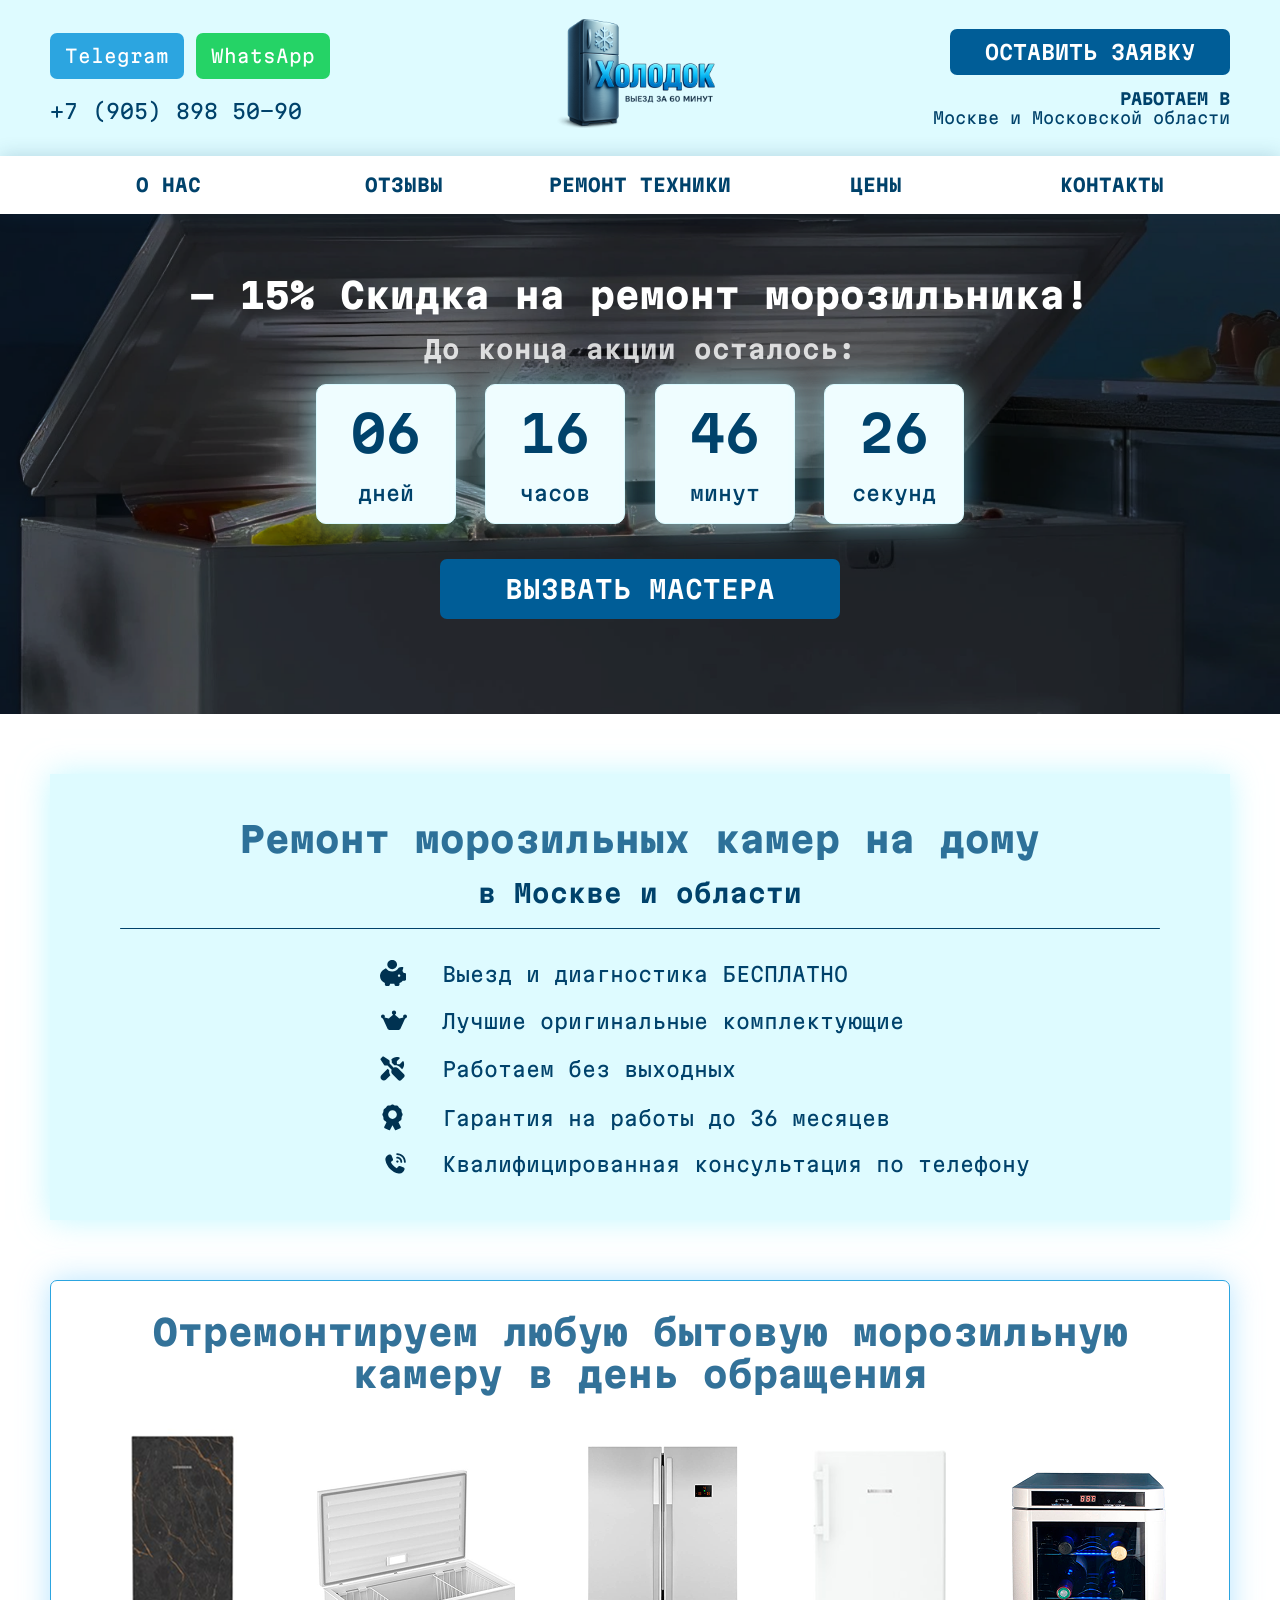
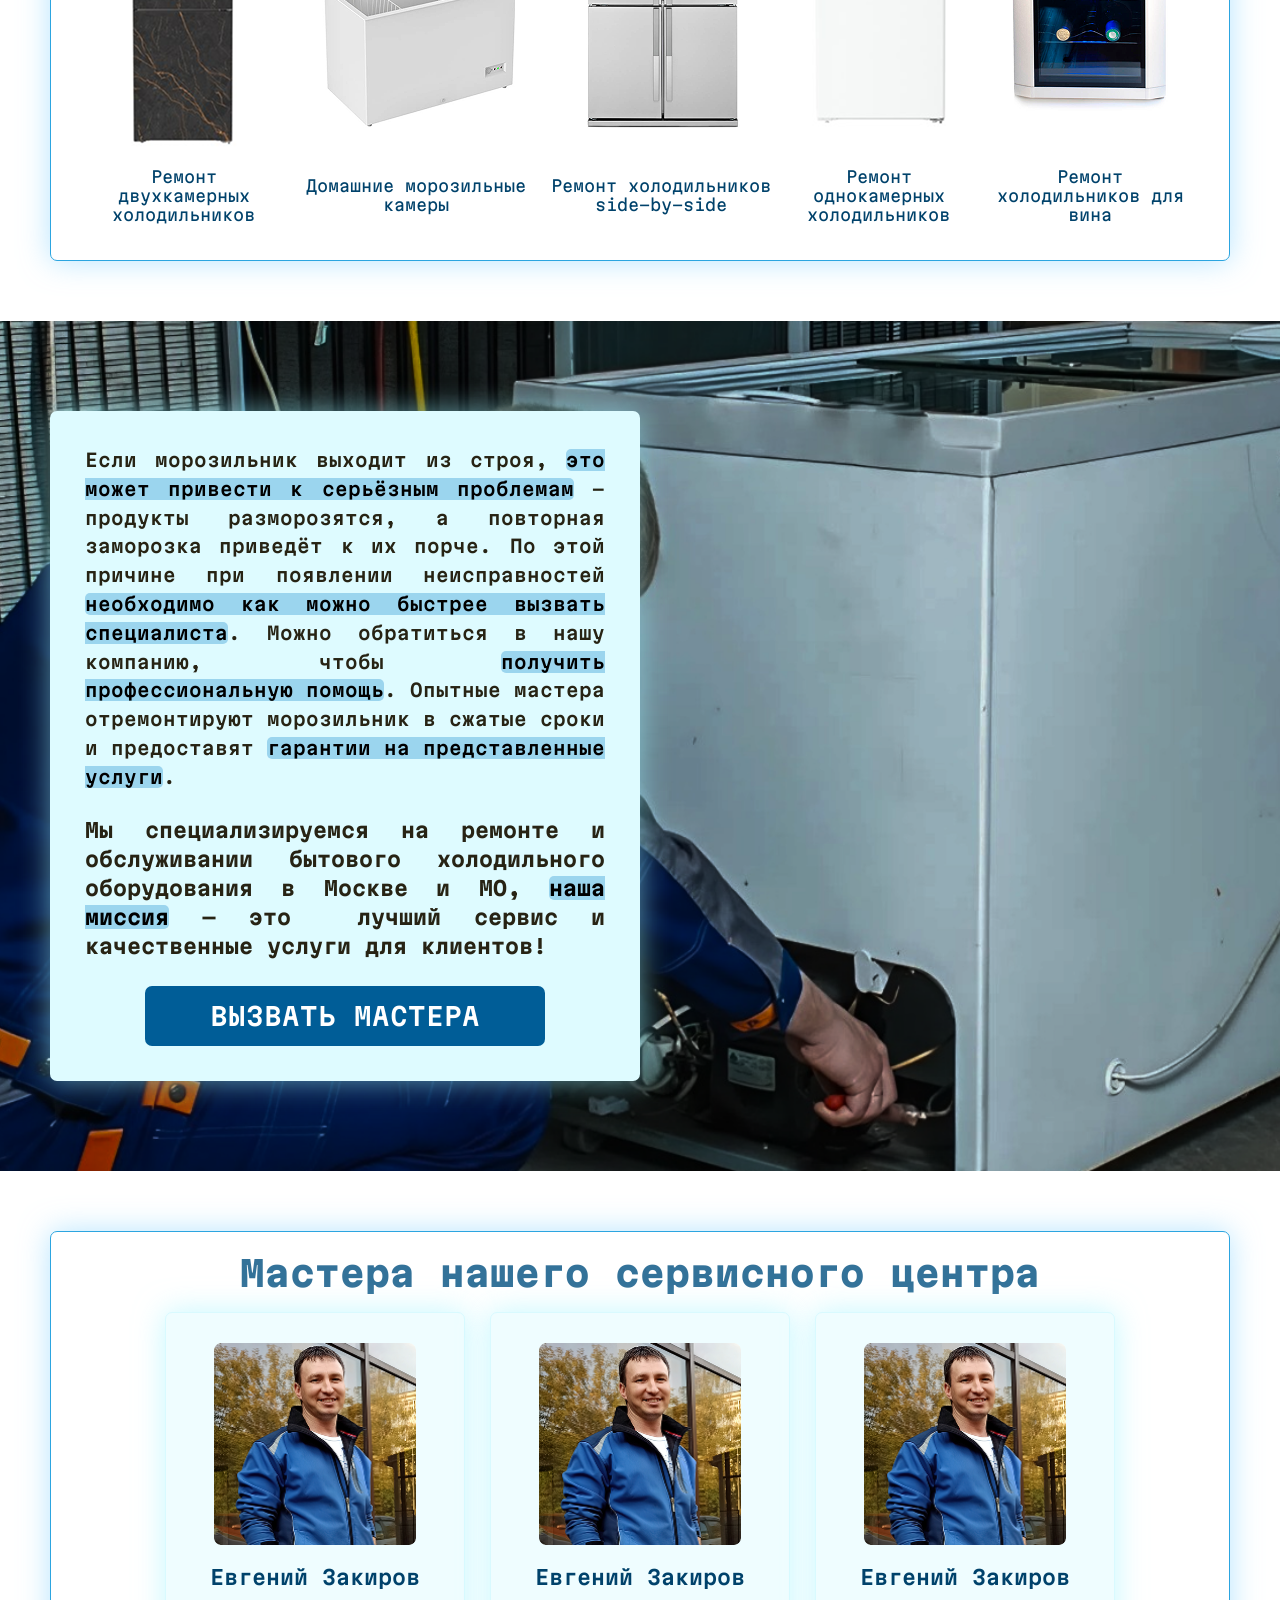
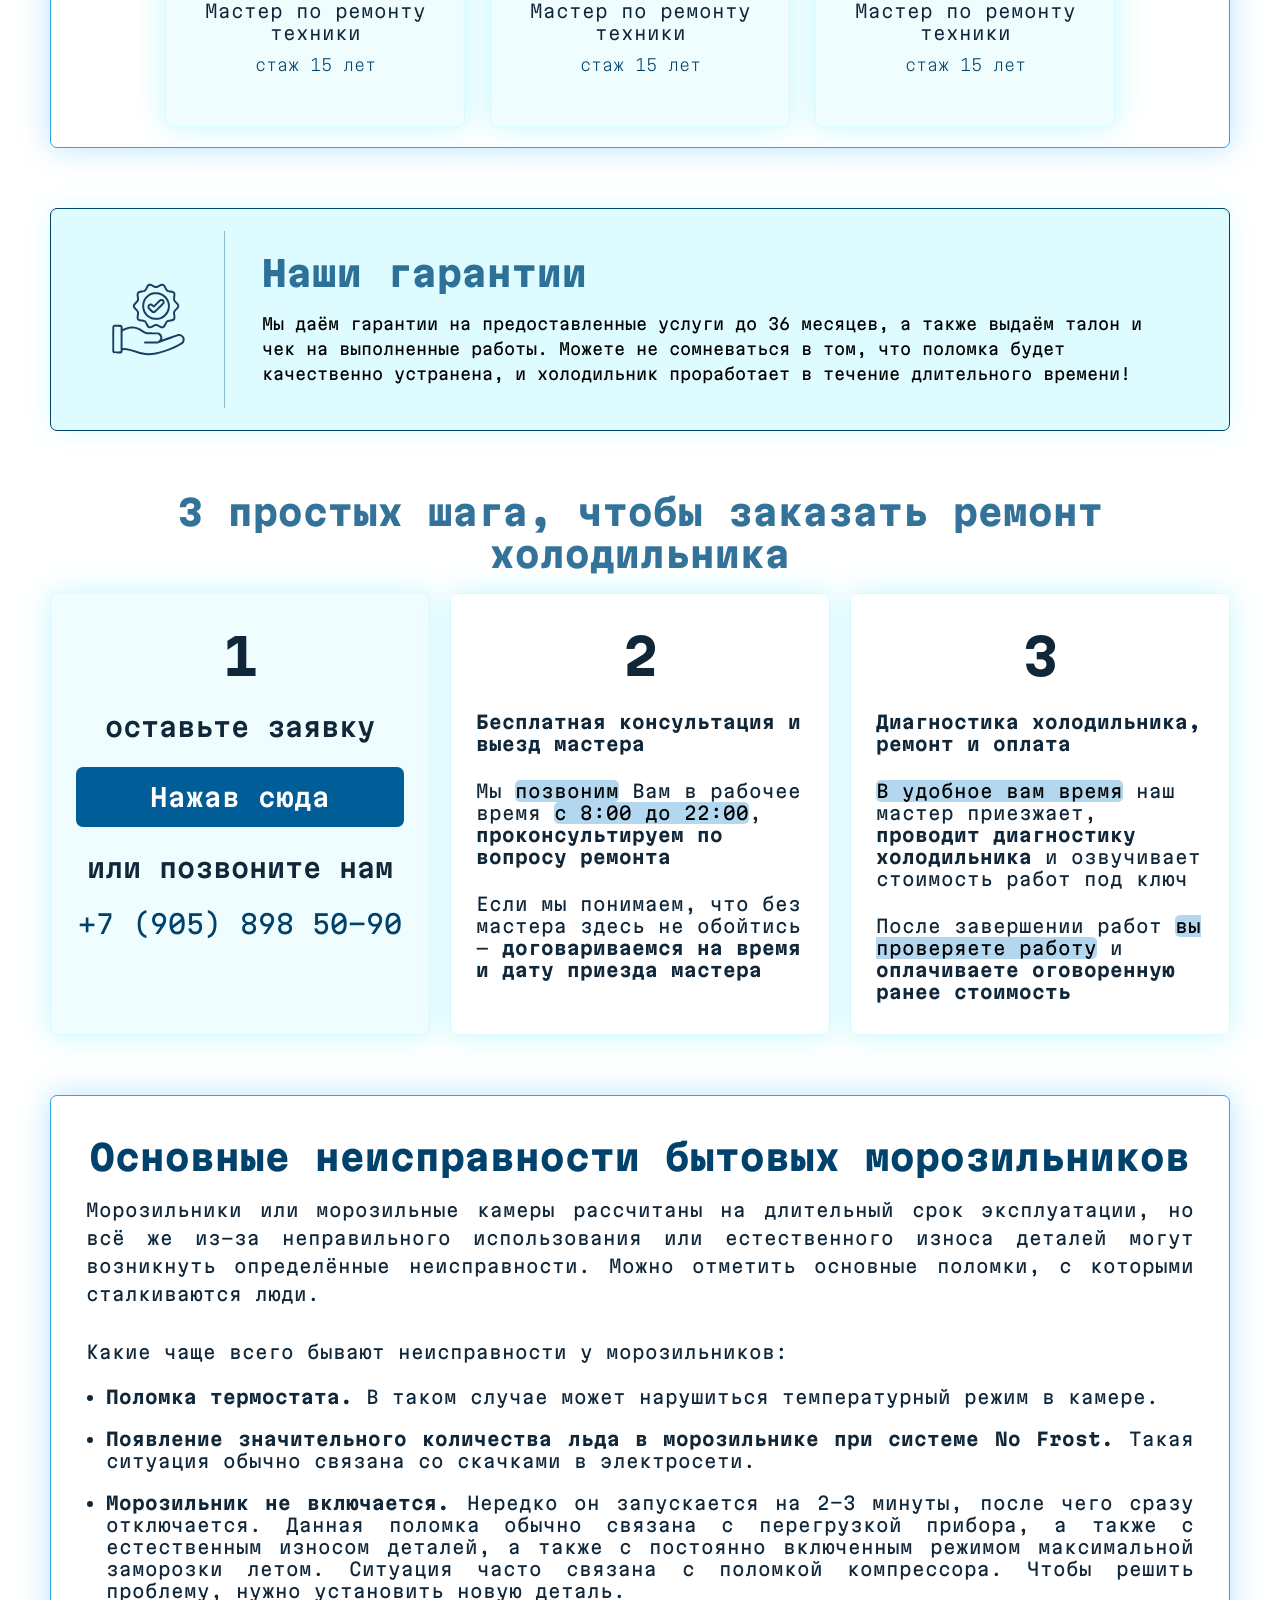
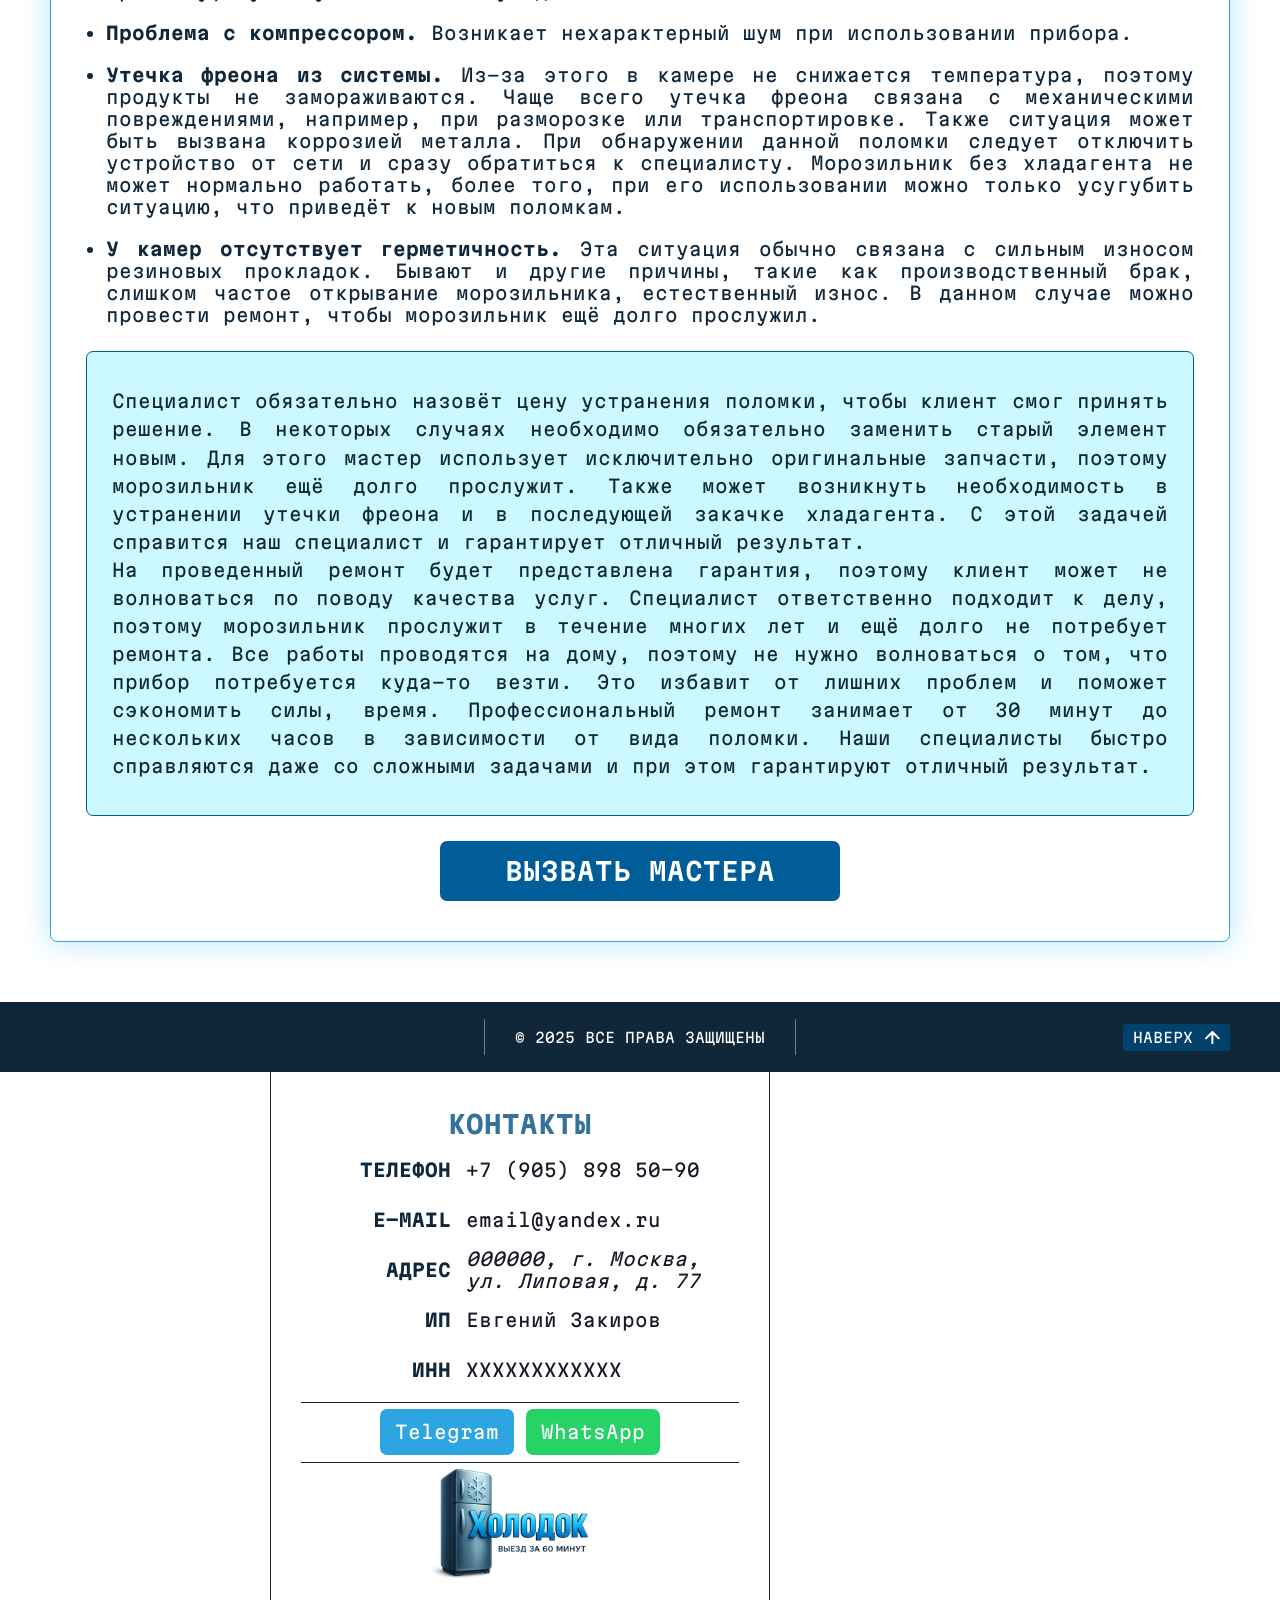
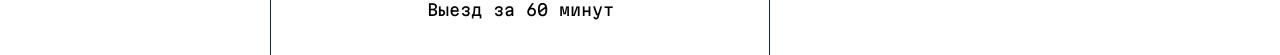
==== freezers.html @ 589b454e "second commit" ====
<!DOCTYPE html>
<html lang="ru">
<head>
    <meta charset="UTF-8">
    <meta name="viewport" content="width=device-width, initial-scale=1.0">
    <link rel="preconnect" href="https://fonts.googleapis.com">
    <link rel="preconnect" href="https://fonts.gstatic.com" crossorigin>
    <link href="https://fonts.googleapis.com/css2?family=Martian+Mono:wght@100..800&display=swap" rel="stylesheet">
    <!-- <link rel="canonical" href="https://"> -->
    <link rel="apple-touch-icon" sizes="57x57" href="images/favicon/apple-icon-57x57.png">
    <link rel="apple-touch-icon" sizes="60x60" href="images/favicon/apple-icon-60x60.png">
    <link rel="apple-touch-icon" sizes="72x72" href="images/favicon/apple-icon-72x72.png">
    <link rel="apple-touch-icon" sizes="76x76" href="images/favicon/apple-icon-76x76.png">
    <link rel="apple-touch-icon" sizes="114x114" href="images/favicon/apple-icon-114x114.png">
    <link rel="apple-touch-icon" sizes="120x120" href="images/favicon/apple-icon-120x120.png">
    <link rel="apple-touch-icon" sizes="144x144" href="images/favicon/apple-icon-144x144.png">
    <link rel="apple-touch-icon" sizes="152x152" href="images/favicon/apple-icon-152x152.png">
    <link rel="apple-touch-icon" sizes="180x180" href="images/favicon/apple-icon-180x180.png">
    <link rel="icon" type="image/png" sizes="192x192"  href="images/favicon/android-icon-192x192.png">
    <link rel="icon" type="image/png" sizes="32x32" href="images/favicon/favicon-32x32.png">
    <link rel="icon" type="image/png" sizes="96x96" href="images/favicon/favicon-96x96.png">
    <link rel="icon" type="image/png" sizes="16x16" href="images/favicon/favicon-16x16.png">
    <link rel="manifest" href="images/favicon/manifest.json">
    <meta name="msapplication-TileColor" content="#ffffff">
    <meta name="msapplication-TileImage" content="images/favicon/ms-icon-144x144.png">
    <meta name="theme-color" content="#ffffff">
    <link rel="stylesheet" href="styles/css/style.min.css">
    <title>Ремонт морозильников</title>
</head>
<body>
    <div class="wrapper">
        <header id="up" class="header">
            <div class="hatBlock">
                <div class="container">
                    <div class="hatBlock__contacts Desktop">
                        <div class="contactBtnGroup">
                            <a href="https://web.telegram.org" target="_blank" rel="noopener noreferrer" class="telegramBTN">
                                <span>Telegram</span>
                            </a>
                            <a href="https://web.whatsapp.com" target="_blank" rel="noopener noreferrer" class="whatsappBTN">
                                <span>WhatsApp</span>
                            </a>
                        </div>
                        <div class="phoneNumber">
                            <a href="tel:+79058985090">
                                +7 (905) 898 50-90
                            </a>
                        </div>
                    </div>
                    <div class="hatBlock__logo">
                        <a href="index.html" class="Desktop">
                            <img src="images/icons/LOGO.svg" alt="logo" class="logo">
                        </a>
                        <a href="index.html" class="Mobile">
                            <img src="images/icons/holodokMobLogo.svg" alt="logo" class="logo">
                        </a>
                        <span class="motto Desktop">
                            
                        </span>
                    </div>
                    <div class="hatBlock__motto Mobile">
                        <span class="motto">
                            Выезд за 60 минут
                        </span>
                    </div>
                    <div class="hatBlock__interactive Desktop">
                        <button data-modal class="requestFormBTN middleBlueColorBG">
                            ОСТАВИТЬ ЗАЯВКУ
                        </button>
                        <div>
                            <span style="font-weight: 700">
                                РАБОТАЕМ В
                            </span>
                            <span>
                                Москве и Московской области
                            </span>
                        </div>
                    </div>
                    <div class="sandwitch Mobile">
                        <span></span><span></span><span></span>
                    </div>
                </div>
            </div>
            <nav class="navigationMenu">
                <div class="container">
                    <ul class="navList">
                        <li class="navigationElement">
                            <a href="index.html#serviceAdvantages" class="navigationLink">
                                О НАС
                            </a>
                        </li>
                        <li class="navigationElement">
                            <a href="reviews.html#reviewSection" class="navigationLink">
                                ОТЗЫВЫ
                            </a>
                        </li>
                        <li class="navigationElement dropDown">
                            <span class="dropDownTitle">
                                РЕМОНТ ТЕХНИКИ
                            </span>
                            <div class="dropDownMenu">
                                <ul class="dropDownMenuList">
                                    <li class="dropDownMenu__item">
                                        <a href="freezers.html" class="dropDownMenu__link">
                                            Морозильники
                                        </a>
                                    </li>
                                    <li class="dropDownMenu__item">
                                        <a href="refrigerators.html" class="dropDownMenu__link">
                                            Холодильники
                                        </a>
                                    </li>
                                    <li class="dropDownMenu__item">
                                        <a href="wineCoolers.html" class="dropDownMenu__link">
                                            Винные холодильники
                                        </a>
                                    </li>
                                </ul>
                            </div>
                        </li>
                        <li class="navigationElement">
                            <a href="prices.html" class="navigationLink">
                                ЦЕНЫ
                            </a>
                        </li>
                        <li class="navigationElement">
                            <a href="#down" class="navigationLink">
                                КОНТАКТЫ
                            </a>
                        </li>
                        <li class="Mobile">
                            <div class="hatBlock__contacts">
                                <div class="contactBtnGroup">
                                    <a href="https://web.telegram.org" target="_blank" rel="noopener noreferrer" class="telegramBTN">
                                        <span>Telegram</span>
                                    </a>
                                    <a href="https://web.whatsapp.com" target="_blank" rel="noopener noreferrer" class="whatsappBTN">
                                        <span>WhatsApp</span>
                                    </a>
                                </div>
                                <div class="phoneNumber">
                                    <a href="tel:+79058985090">
                                        +7 (905) 898 50-90
                                    </a>
                                </div>
                            </div>
                        </li>
                        <li class="Mobile">
                            <div class="hatBlock__interactive">
                                <span style="font-weight: 700">
                                    РАБОТАЕМ В
                                </span>
                                <span>
                                    Москве и Московской области
                                </span>
                            </div>
                        </li>
                    </ul>
                </div>
            </nav>
        </header>
        <main class="main">
            <section class="promotion promotion__freezers">
                <div class="container">
                    <div class="promotion__text">
                        <h2 class="whiteTitle">- 15% Скидка на ремонт морозильника!</h2>
                        <h3 class="whiteTransparentTitle">
                            До конца акции осталось:
                        </h3>
                    </div>
                    <div class="promotion__timer">
                        <div class="timer">
                            <div class="timer__block">
                                <span class="blockValue" id="days">00</span>
                                <span class="blockParam">дней</span> 
                            </div>
                            <div class="timer__block">
                                <span class="blockValue" id="hours">00</span>
                                <span class="blockParam">часов</span> 
                            </div>
                            <div class="timer__block">
                                <span class="blockValue" id="minutes">00</span>
                                <span class="blockParam">минут</span> 
                            </div>
                            <div class="timer__block">
                                <span class="blockValue" id="seconds">00</span>
                                <span class="blockParam">секунд</span> 
                            </div>
                        </div>
                        <button data-modal class="requestFormBTN middleBlueColorBG">
                            ВЫЗВАТЬ МАСТЕРА
                        </button>
                    </div>
                </div>
            </section>
            <section class="bait">
                <div class="container">
                    <div class="bait__text">
                        <h1 class="middleBlueColoredTitle">Ремонт морозильных камер на дому</h1>
                        <h3 class="darkBlueColoredTitle">
                            в Москве и области
                        </h3>
                    </div>
                    <div class="bait__horizontalDevider"></div>
                    <ul class="bait__list">
                        <li>
                            <img src="images/icons/pigBank.svg" class="bait__icon">
                            <span>Выезд и диагностика БЕСПЛАТНО</span>
                        </li>
                        <li>
                            <img src="images/icons/crown.svg" class="bait__icon">
                            <span>Лучшие оригинальные комплектующие</span>
                        </li>
                        <li>
                            <img src="images/icons/screwdriver-wrench.svg" class="bait__icon">
                            <span>Работаем без выходных</span>
                        </li>
                        <li>
                            <img src="images/icons/award.svg" class="bait__icon">
                            <span>Гарантия на работы до 36 месяцев</span>
                        </li>
                        <li>
                            <img src="images/icons/phone.svg" class="bait__icon">
                            <span>Квалифицированная консультация по телефону</span>
                        </li>
                    </ul>
                </div>
            </section>
            <section class="promise">
                <div class="container">
                    <div class="promise__text">
                        <h2 class="middleBlueColoredTitle">Отремонтируем любую бытовую морозильную камеру в день обращения</h2>
                    </div>
                    <div class="promise__content">
                        <img src="images/pictures/leibherr-f.png" class="promise__image">
                        <span>Ремонт двухкамерных холодильников</span>
                        <img src="images/pictures/morozilnik.png" class="promise__image">
                        <span>Домашние морозильные камеры</span>
                        <img src="images/pictures/holodilnik-kamerniy.png" class="promise__image">
                        <span>Ремонт холодильников side-by-side</span>
                        <img src="images/pictures/liebherr-s.png" class="promise__image">
                        <span>Ремонт однокамерных холодильников</span>
                        <img src="images/pictures/holodilnik-vino.png" class="promise__image">
                        <span>Ремонт холодильников для вина</span>
                    </div>
                </div>
            </section>
            <section class="attention attention__freezers">
                <div class="container">
                    <div class="attention__block">
                        <p class="attention__text">
                            Если морозильник выходит из строя, <mark class="blue">это может привести к серьёзным проблемам</mark> – продукты разморозятся, а повторная заморозка приведёт к их порче. По этой причине при появлении неисправностей <mark class="blue">необходимо как можно быстрее вызвать специалиста</mark>. Можно обратиться в нашу компанию, чтобы <mark class="blue">получить профессиональную помощь</mark>. Опытные мастера отремонтируют морозильник в сжатые сроки и предоставят <mark class="blue">гарантии на представленные услуги</mark>.
                        </p>
                        <div class="attention__mobBG attention__freezersMobBG"></div>
                        <p class="attention__warnText">
                            Мы специализируемся на ремонте и обслуживании бытового холодильного оборудования в Москве и МО, <mark class="blue">наша миссия</mark> — это  лучший сервис и качественные услуги для клиентов!
                        </p>
                        <button data-modal class="requestFormBTN middleBlueColorBG">
                            ВЫЗВАТЬ МАСТЕРА
                        </button>
                    </div>
                </div>
            </section>
            <section class="ourRepairmans">
                <div class="container">
                    <h2 class="middleBlueColoredTitle">
                        Мастера нашего сервисного центра
                    </h2>
                    <div class="ourRepairmans__content">
                        <div class="repairmanItem">
                            <img src="images/pictures/evgeniy.png" alt="фото мастера" class="repairmanItem__img">
                            <div class="repairmanItem__text">
                                <p class="repairmanItem__repairmanName">Евгений Закиров</p>
                                <p class="repairmanItem__repairmanDirection">Мастер по ремонту техники</p>
                                <p class="repairmanItem__repairmanExperience">стаж 15 лет</p>
                            </div>
                        </div>
                        <div class="repairmanItem">
                            <img src="images/pictures/evgeniy.png" alt="фото мастера" class="repairmanItem__img">
                            <div class="repairmanItem__text">
                                <p class="repairmanItem__repairmanName">Евгений Закиров</p>
                                <p class="repairmanItem__repairmanDirection">Мастер по ремонту техники</p>
                                <p class="repairmanItem__repairmanExperience">стаж 15 лет</p>
                            </div>
                        </div>
                        <div class="repairmanItem">
                            <img src="images/pictures/evgeniy.png" alt="фото мастера" class="repairmanItem__img">
                            <div class="repairmanItem__text">
                                <p class="repairmanItem__repairmanName">Евгений Закиров</p>
                                <p class="repairmanItem__repairmanDirection">Мастер по ремонту техники</p>
                                <p class="repairmanItem__repairmanExperience">стаж 15 лет</p>
                            </div>
                        </div>
                    </div>
                </div>
            </section>
            <section class="guarantee">
                <div class="container">
                    <div class="guarantee__icon">
                        <img src="images/icons/guarantee.svg">
                    </div>
                    <div class="guarantee__verticalDevider"></div>
                    <div class="guarantee__horizontalDevider"></div>
                    <div class="guarantee__content">
                        <h2 class="middleBlueColoredTitle">Наши гарантии</h2>
                        <p class="paragraph">
                            Мы даём гарантии на предоставленные услуги до 36 месяцев, а также выдаём талон и чек на выполненные работы. Можете не сомневаться в том, что поломка будет качественно устранена, и холодильник проработает в течение длительного времени!
                        </p>
                    </div>
                </div>
            </section>
            <section class="instruction">
                <div class="container">
                    <h2 class="middleBlueColoredTitle">
                        3 простых шага, чтобы заказать ремонт холодильника
                    </h2>
                    <div class="instruction__content">
                        <div class="stepBlock">
                            <span class="stepBlock__num">1</span>
                            <p class="stepBlock__hugeParagraph">
                                оставьте заявку
                            </p>
                            <button data-modal class="requestFormBTN middleBlueColorBG">
                                Нажав сюда
                            </button>
                            <p class="stepBlock__hugeParagraph">
                                или позвоните нам
                            </p>
                            <a href="tel:+79058985090">
                                +7 (905) 898 50-90
                            </a>
                        </div>
                        <div class="stepBlock">
                            <span class="stepBlock__num">2</span>
                            <p class="stepBlock__regularParagraph mobCen">
                                <b>Бесплатная консультация и выезд мастера</b>
                            </p>
                            <p class="stepBlock__regularParagraph">
                                Мы <mark class="blue">позвоним</mark> Вам в рабочее время <mark class="blue">с 8:00 до 22:00</mark>, <strong>проконсультируем по вопросу ремонта</strong>
                            </p>
                            <p class="stepBlock__regularParagraph">
                                Если мы понимаем, что без мастера здесь не обойтись — <strong>договариваемся на время и дату приезда мастера</strong>
                            </p>
                        </div>
                        <div class="stepBlock">
                            <span class="stepBlock__num">3</span>
                            <p class="stepBlock__regularParagraph mobCen">
                                <b>Диагностика холодильника, ремонт и оплата</b>
                            </p>
                            <p class="stepBlock__regularParagraph">
                                <mark class="blue">В удобное вам время</mark> наш мастер приезжает, <strong>проводит диагностику холодильника</strong> и озвучивает стоимость работ под ключ
                            </p>
                            <p class="stepBlock__regularParagraph">
                                После завершении работ <mark class="blue">вы проверяете работу</mark> и <strong>оплачиваете оговоренную ранее стоимость</strong>
                            </p>
                        </div>
                    </div>
                </div>
            </section>
            <section class="malfunctions" id="malfunctions">
                <div class="container">
                    <div class="malfunctions__content">
                        <h2 class="darkBlueColoredTitle">
                            Основные неисправности бытовых морозильников
                        </h2>
                        <p class="paragraph">
                            Морозильники или морозильные камеры рассчитаны на длительный срок эксплуатации, но всё же из-за неправильного использования или естественного износа деталей могут возникнуть определённые неисправности. Можно отметить основные поломки, с которыми сталкиваются люди.
                        </p>
                        <p class="paragraph">
                            Какие чаще всего бывают неисправности у морозильников:
                        </p>
                        <ul class="malfunctionsList">
                            <li class="malfunctionsList__item">
                                <strong>
                                    Поломка термостата.
                                </strong>
                                В таком случае может нарушиться температурный режим в камере.
                            </li>
                            <li class="malfunctionsList__item">
                                <strong>
                                    Появление значительного количества льда в морозильнике при системе No Frost.
                                </strong>
                                Такая ситуация обычно связана со скачками в электросети.
                            </li>
                            <li class="malfunctionsList__item">
                                <strong>
                                    Морозильник не включается.
                                </strong>
                                Нередко он запускается на 2-3 минуты, после чего сразу отключается. Данная поломка обычно связана с перегрузкой прибора, а также с естественным износом деталей, а также с постоянно включенным режимом максимальной заморозки летом. Ситуация часто связана с поломкой компрессора. Чтобы решить проблему, нужно установить новую деталь.
                            </li>
                            <li class="malfunctionsList__item">
                                <strong>
                                    Проблема с компрессором.
                                </strong>
                                Возникает нехарактерный шум при использовании прибора.
                            </li>
                            <li class="malfunctionsList__item">
                                <strong>
                                    Утечка фреона из системы.
                                </strong>
                                Из-за этого в камере не снижается температура, поэтому продукты не замораживаются. Чаще всего утечка фреона связана с механическими повреждениями, например, при разморозке или транспортировке. Также ситуация может быть вызвана коррозией металла. При обнаружении данной поломки следует отключить устройство от сети и сразу обратиться к специалисту. Морозильник без хладагента не может нормально работать, более того, при его использовании можно только усугубить ситуацию, что приведёт к новым поломкам.
                            </li>
                            <li class="malfunctionsList__item">
                                <strong>
                                    У камер отсутствует герметичность.
                                </strong>
                                Эта ситуация обычно связана с сильным износом резиновых прокладок. Бывают и другие причины, такие как производственный брак, слишком частое открывание морозильника, естественный износ. В данном случае можно провести ремонт, чтобы морозильник ещё долго прослужил.
                            </li>
                        </ul>
                    </div>
                    <div class="malfunctions__attention">
                        <p class="paragraph">
                            Специалист обязательно назовёт цену устранения поломки, чтобы клиент смог принять решение. В некоторых случаях необходимо обязательно заменить старый элемент новым. Для этого мастер использует исключительно оригинальные запчасти, поэтому морозильник ещё долго прослужит. Также может возникнуть необходимость в устранении утечки фреона и в последующей закачке хладагента. С этой задачей справится наш специалист и гарантирует отличный результат.
                        </p>
                        <p class="paragraph">
                            На проведенный ремонт будет представлена гарантия, поэтому клиент может не волноваться по поводу качества услуг. Специалист ответственно подходит к делу, поэтому морозильник прослужит в течение многих лет и ещё долго не потребует ремонта. Все работы проводятся на дому, поэтому не нужно волноваться о том, что прибор потребуется куда-то везти. Это избавит от лишних проблем и поможет сэкономить силы, время. Профессиональный ремонт занимает от 30 минут до нескольких часов в зависимости от вида поломки. Наши специалисты быстро справляются даже со сложными задачами и при этом гарантируют отличный результат.
                        </p>
                    </div>
                    <button data-modal class="requestFormBTN middleBlueColorBG">
                        ВЫЗВАТЬ МАСТЕРА
                    </button>
                </div>
            </section>
        </main>
        <footer class="footer" id="down">
            <div class="footer__top">
                <div class="footer__verticalDevider"></div>
                <span>
                    © 2025 ВСЕ ПРАВА ЗАЩИЩЕНЫ
                </span>
                <div class="footer__verticalDevider"></div>
                <a href="#up" class="pageup">
                    <span class="Desktop">
                        НАВЕРХ
                    </span>
                    <img src="images/icons/UpArrow.svg">
                </a>
            </div>
            <div class="footer__contacts">
                <h3 class="middleBlueColoredTitle">КОНТАКТЫ</h3>
                <div class="contactsField">
                    <h4 class="contactsField__title">ТЕЛЕФОН</h4>
                    <a class="contactsField__descr" href="tel:+79058985090">+7 (905) 898 50-90</a>
                    <h4 class="contactsField__title">E-MAIL</h4>
                    <span class="contactsField__descr">email@yandex.ru</span>
                    <h4 class="contactsField__title">АДРЕС</h4>
                    <address class="contactsField__descr">
                        000000, г. Москва, ул. Липовая, д. 77
                    </address>
                    <h4 class="contactsField__title">ИП</h4>
                    <span class="contactsField__descr">Евгений Закиров</span>
                    <h4 class="contactsField__title">ИНН</h4>
                    <span class="contactsField__descr">ХХХХХХХХХХХХ</span>
                </div>
                <div class="footer__horizontalDevider"></div>
                <div class="contactBtnGroup">
                    <a href="https://web.telegram.org" target="_blank" rel="noopener noreferrer" class="telegramBTN">
                        <span>Telegram</span>
                    </a>
                    <a href="https://web.whatsapp.com" target="_blank" rel="noopener noreferrer" class="whatsappBTN">
                        <span>WhatsApp</span>
                    </a>
                </div>
                <div class="footer__horizontalDevider"></div>
                <div class="footer__logo">
                    <a href="index.html" class="Desktop">
                        <img src="images/icons/LOGO.svg" alt="logo" class="logo">
                    </a>
                    <br><br>
                    <span class="motto">
                        Выезд за 60 минут
                    </span>
                </div>
            </div>
            <div class="footer__map">
                <iframe src="https://yandex.ru/map-widget/v1/?um=constructor%3A461d2c2717d1dd383976aae17f39134cff1a304d3abc587e0bac50bb87dbe971&amp;source=constructor" width="100%" height="580" frameborder="0"></iframe>
            </div>
        </footer>
        <div class="modal">
            <div class="modal__dialog">
                <div class="modal__content">
                    <div class="modal__close">
                        <span data-close>&times;</span>
                    </div>
                    <form name="feedbackForm" action="#">
                        <h2 class="middleBlueColoredTitle">Починим любой холодильник</h2>

                        <label for="brand">Выберите название бренда производителя</label>
                        <select required id="brand" name="brand">
                            <option class="placeholder" value="" disabled selected hidden>
                                Название бренда в выпадающем меню
                            </option>
                            <option value="1"> бренд 1 </option>
                            <option value="2"> бренд 2 </option>
                            <option value="3"> бренд 3 </option>
                            <option value="4"> бренд 4 </option>
                            <option value="5"> бренд 5 </option>
                        </select>

                        <label class="beforeLabel" for="model">Выберите модель</label>
                        <select required id="model" name="model">
                            <option class="placeholder" value="" disabled selected hidden>
                                Название модели в выпадающем меню
                            </option>
                            <option value="1"> модель 1 </option>
                            <option value="2"> модель 2 </option>
                        </select>

                        <label class="beforeLabel" for="clientName">Заполните форму обратной связи</label>

                        <input id="clientName" required placeholder="ФИО" name="clientName" type="text">
                        <input id="phoneNumber" required  placeholder="Ваш номер телефона" name="phoneNumber" type="tel">

                        <select required id="feedbackTime" name="feedbackTime">
                            <option class="placeholder" value="" disabled selected hidden>
                                Когда вам можно перезвонить
                            </option>
                            <option value="перезвонить в течение часа"> В течение часа </option>
                            <option value="перезвонить в течение дня"> В течение дня </option>
                            <option value="перезвонить в течение завтрашнего дня"> В течение завтрашнего дня </option>
                        </select>

                        <input type="submit" value="Отправить" class="submitBtn"></input>
                    </form>
                </div>
            </div>
        </div>
    </div>
    <script src="scripts/clientScript.js"></script>
</body>
</html>
---- styles/css/style.min.css ----
.DarkBlueColorBG{background:#00426b}.middleBlueColorBG{background:#005d97}.middleYellowColorBG{background:#e3a92e}.middleGreenColorBG{background:#b4ca8b}.sectionTitle{font-size:40px}.whiteTitle{color:#fff}.whiteTransparentTitle{color:hsla(0,0%,100%,.8039215686)}.middleBlueColoredTitle{color:rgba(0,79,128,.8)}.middleGreenColoredTitle{color:#5b745c}.darkBlueColoredTitle{color:#00426b}.darkGreenColoredTitle{color:#00210c}.darkYellowColoredTitle{color:#272314}mark{border-radius:5px}mark.yellow{background-color:#fff2c7}mark.orange{background-color:#ffca6e}mark.orange{background-color:#ffca6e}mark.blue{background-color:rgba(0,122,197,.3)}*{border:none;-webkit-box-sizing:border-box;box-sizing:border-box;outline:none;margin:0;padding:0;text-decoration:none;font-family:"Martian Mono",monospace;scrollbar-color:#10273a hsla(0,0%,100%,0);scrollbar-width:7px}html,body{height:100%}.wrapper{min-height:100%;display:-webkit-box;display:-ms-flexbox;display:flex;-webkit-box-orient:vertical;-webkit-box-direction:normal;-ms-flex-direction:column;flex-direction:column}.main{-webkit-box-flex:1;-ms-flex:1 1 auto;flex:1 1 auto}.Mobile{display:none !important}.body_scrollHidden{overflow:hidden}.container{max-width:1180px;height:100%;margin:0 auto}section{padding-top:60px}.show{display:block !important}.fadeOut{-webkit-animation:fadeOut .3s;animation:fadeOut .3s}@-webkit-keyframes fadeOut{from{opacity:1}to{opacity:0}}@keyframes fadeOut{from{opacity:1}to{opacity:0}}.fadeIn{-webkit-animation:fadeIn .3s;animation:fadeIn .3s}@-webkit-keyframes fadeIn{from{opacity:0}to{opacity:1}}@keyframes fadeIn{from{opacity:0}to{opacity:1}}h1,h2{font-weight:800;font-size:35px;text-align:center;margin-bottom:18px}h3{font-weight:700;font-size:25px;text-align:center;margin-bottom:20px}h4{font-weight:700;font-size:18px;color:#10273a}button{cursor:pointer}.requestFormBTN{border-radius:7px;font-weight:600;font-size:25px;color:#fff;width:400px;height:60px}.modal{display:none;position:fixed;top:0;left:0;z-index:50;width:100%;height:100%;overflow:hidden;backdrop-filter:blur(5px);-webkit-box-shadow:0 0 30px 0px rgba(43,114,158,.6);box-shadow:0 0 30px 0px rgba(43,114,158,.6);background:rgba(31,74,101,.7)}.modal__dialog{width:100%;height:100%;display:-webkit-box;display:-ms-flexbox;display:flex;-webkit-box-pack:center;-ms-flex-pack:center;justify-content:center;-webkit-box-align:center;-ms-flex-align:center;align-items:center}.modal__content{display:-webkit-box;display:-ms-flexbox;display:flex;-webkit-box-orient:horizontal;-webkit-box-direction:reverse;-ms-flex-direction:row-reverse;flex-direction:row-reverse}.modal__close{font-size:70px;margin-top:-70px;margin-right:-50px;color:#cfeeff;text-shadow:0 0 10px #cfeeff}.modal__close span{cursor:pointer}.modal form{border-radius:7px;width:700px;max-height:750px;padding:35px 55px;display:-webkit-box;display:-ms-flexbox;display:flex;-webkit-box-orient:vertical;-webkit-box-direction:normal;-ms-flex-direction:column;flex-direction:column;-webkit-box-align:center;-ms-flex-align:center;align-items:center;-webkit-box-shadow:0 4px 30px 0px #b5f6ff;box-shadow:0 4px 30px 0px #b5f6ff;background:#effdff}.modal form .submitBtn{border:none;margin:0;border-radius:7px;width:340px;height:50px;color:#fff;background:#005d97;cursor:pointer;-webkit-transition:.3s all;transition:.3s all}.modal form .submitBtn:hover{text-shadow:0 0 5px #fff}.modal form h2{font-size:25px;margin-bottom:22px}.modal form label{cursor:pointer;width:100%;font-weight:400;font-size:20px;color:#00426b;margin-bottom:15px}.modal form input{margin-bottom:12px;color:rgba(0,66,107,.7)}.modal form input::-webkit-input-placeholder{color:rgba(0,66,107,.4)}.modal form input::-moz-placeholder{color:rgba(0,66,107,.4)}.modal form input:-ms-input-placeholder{color:rgba(0,66,107,.4)}.modal form input::-ms-input-placeholder{color:rgba(0,66,107,.4)}.modal form input::placeholder{color:rgba(0,66,107,.4)}.modal form ::picker(select){-webkit-appearance:base-select;-moz-appearance:base-select;appearance:base-select;border:none;border-radius:4px;padding:14px;width:590px;height:130px;-webkit-box-shadow:0 0 30px 0px rgba(0,66,107,.7);box-shadow:0 0 30px 0px rgba(0,66,107,.7);background:#005d97;margin-top:10px}.modal form select{cursor:pointer;-webkit-appearance:base-select;-moz-appearance:base-select;appearance:base-select;-webkit-box-align:center;-ms-flex-align:center;align-items:center;margin-bottom:25px;color:rgba(0,66,107,.7)}.modal form select::picker-icon{color:rgba(0,66,107,.4);font-size:22px;-webkit-transition:.4s rotate;transition:.4s rotate}.modal form select:open::picker-icon{rotate:90deg}.modal form .beforeLabel::before{content:"";display:block;position:absolute;width:590px;height:1px;background:#005d97;margin-top:-15px}.modal form input,.modal form select{background:#fff;border:1px solid #b5f6ff;border-radius:4px;width:100%;height:40px;padding:0 14px;font-weight:400;font-size:18px}.modal form option::checkmark{-webkit-box-ordinal-group:2;-ms-flex-order:1;order:1;content:""}.modal form option{-webkit-box-pack:justify;-ms-flex-pack:justify;justify-content:space-between;margin-bottom:5px;color:#fff;border-radius:5px;-webkit-transition:.5s all;transition:.5s all;padding:5px}.modal form option:hover,.modal form option:focus{text-shadow:0 0 10px #cfeeff;background:#0072b9}.promotion__wineCoolers{background:url("../../images/BG/wineCoolers_BG.png") center center/cover no-repeat;min-height:500px}.promotion__freezers{background:url("../../images/BG/morozilnye_kamery_BG.png") center center/cover no-repeat;min-height:500px}.promotion__timer{width:100%;height:235px;display:-webkit-box;display:-ms-flexbox;display:flex;-webkit-box-orient:vertical;-webkit-box-direction:normal;-ms-flex-direction:column;flex-direction:column;-webkit-box-pack:justify;-ms-flex-pack:justify;justify-content:space-between;-webkit-box-align:center;-ms-flex-align:center;align-items:center}.timer{width:55%;height:-webkit-fit-content;height:-moz-fit-content;height:fit-content;display:-webkit-box;display:-ms-flexbox;display:flex;-webkit-box-pack:justify;-ms-flex-pack:justify;justify-content:space-between;-webkit-box-align:center;-ms-flex-align:center;align-items:center}.timer__block{border-radius:10px;width:140px;height:140px;display:-webkit-box;display:-ms-flexbox;display:flex;-webkit-box-orient:vertical;-webkit-box-direction:normal;-ms-flex-direction:column;flex-direction:column;-webkit-box-pack:space-evenly;-ms-flex-pack:space-evenly;justify-content:space-evenly;-webkit-box-align:center;-ms-flex-align:center;align-items:center;color:#00426b;border:1px solid #d9faff;-webkit-box-shadow:0 0 30px 0px rgba(153,242,255,.57);box-shadow:0 0 30px 0px rgba(153,242,255,.57);background:#effdff}.timer__block .blockValue{font-weight:600;font-size:50px}.timer__block .blockParam{font-weight:500;font-size:20px}.bait .container{-webkit-box-shadow:0 0 30px 0px rgba(153,242,255,.6);box-shadow:0 0 30px 0px rgba(153,242,255,.6);background:#defbff;padding:44px 70px}.bait__horizontalDevider{height:1px;border-radius:10px;width:100%;background:#00426b;margin:10px 0 30px 0}.bait__list{width:100%;list-style-type:none;display:-webkit-box;display:-ms-flexbox;display:flex;-webkit-box-orient:vertical;-webkit-box-direction:normal;-ms-flex-direction:column;flex-direction:column;gap:20px}.bait__list li{display:grid;grid-template-columns:.4fr 1fr;-webkit-box-align:center;-ms-flex-align:center;align-items:center;gap:35px}.bait__list span{font-weight:400;font-size:20px;color:#00426b}.bait__icon{justify-self:end}.attention{padding-top:0px !important;margin-top:60px;height:850px;background:url("../../images/BG/bg-img-first-desktop.webp") center center/cover no-repeat}.attention .container{display:-webkit-box;display:-ms-flexbox;display:flex;-webkit-box-align:center;-ms-flex-align:center;align-items:center}.attention__freezers{background:url("../../images/BG/bg-img-second-desktop.png") center center/cover no-repeat}.attention__block{border-radius:7px;width:590px;height:670px;-webkit-box-shadow:0 0 30px 0px rgba(153,242,255,.6);box-shadow:0 0 30px 0px rgba(153,242,255,.6);background:#defbff;padding:35px;display:-webkit-box;display:-ms-flexbox;display:flex;-webkit-box-orient:vertical;-webkit-box-direction:normal;-ms-flex-direction:column;flex-direction:column;-webkit-box-pack:justify;-ms-flex-pack:justify;justify-content:space-between;-webkit-box-align:center;-ms-flex-align:center;align-items:center}.attention__block p{color:#272314}.attention__text{font-weight:600;font-size:18px;line-height:160%;text-align:justify}.attention__warnText{font-weight:700;font-size:20px;line-height:145%;text-align:justify}.attention__mobBG{display:none}.promise .container{-webkit-box-shadow:0 0 30px 0px rgba(153,218,255,.7);box-shadow:0 0 30px 0px rgba(153,218,255,.7);border:1px solid #2ca5e0;border-radius:7px;padding:30px}.promise__content{display:grid;grid-auto-flow:column;grid-template-rows:1fr 70px;justify-items:center;-webkit-box-align:center;-ms-flex-align:center;align-items:center}.promise__content span{color:#00426b;text-align:center}.prices .container{-webkit-box-shadow:0 0 30px 0px rgba(153,218,255,.7);box-shadow:0 0 30px 0px rgba(153,218,255,.7);border:1px solid #2ca5e0;border-radius:7px;padding:30px;display:-webkit-box;display:-ms-flexbox;display:flex;-webkit-box-orient:vertical;-webkit-box-direction:normal;-ms-flex-direction:column;flex-direction:column;-webkit-box-align:center;-ms-flex-align:center;align-items:center}.prices__content{display:-webkit-box;display:-ms-flexbox;display:flex;-webkit-box-orient:vertical;-webkit-box-direction:normal;-ms-flex-direction:column;flex-direction:column;list-style-type:none;gap:15px;margin-bottom:20px;width:100%}.prices__content .serviceItem{padding:18px 45px;display:-webkit-box;display:-ms-flexbox;display:flex;-webkit-box-pack:justify;-ms-flex-pack:justify;justify-content:space-between;-webkit-box-align:center;-ms-flex-align:center;align-items:center;border-radius:7px;background:#defbff;color:#00426b;font-size:18px}.prices__attention{background:#cbf9ff;border:1px solid #005d97;border-radius:7px;padding:25px 45px;margin-bottom:20px}.paragraph{font-size:16px;line-height:156%;text-align:center}.advantages .sectionTitle{margin-bottom:40px !important}.advantages .container{-webkit-box-shadow:0 0 30px 0px rgba(153,218,255,.7);box-shadow:0 0 30px 0px rgba(153,218,255,.7);border:1px solid #2ca5e0;border-radius:7px;padding:30px;display:-webkit-box;display:-ms-flexbox;display:flex;-webkit-box-align:center;-ms-flex-align:center;align-items:center;-webkit-box-orient:vertical;-webkit-box-direction:normal;-ms-flex-direction:column;flex-direction:column}.advantages__content{display:-webkit-box;display:-ms-flexbox;display:flex;-webkit-box-pack:justify;-ms-flex-pack:justify;justify-content:space-between;-webkit-box-align:center;-ms-flex-align:center;align-items:center;-ms-flex-wrap:wrap;flex-wrap:wrap;gap:22px;margin-bottom:30px}.advantages__item{border-radius:7px;width:357px;height:357px;padding:33px 24px;display:-webkit-box;display:-ms-flexbox;display:flex;-webkit-box-orient:vertical;-webkit-box-direction:normal;-ms-flex-direction:column;flex-direction:column;gap:26px;-webkit-box-align:center;-ms-flex-align:center;align-items:center;background:#defbff}.advantages__title{text-align:center;color:#00426b}.advantages__body{text-align:center;color:#10273a}.advantages__body{font-size:18px;font-weight:400}.guarantee .container{border:1px solid #00426b;border-radius:7px;height:223px;-webkit-box-shadow:0 0 30px 0px #defbff;box-shadow:0 0 30px 0px #defbff;background:#defbff;padding:22px 60px;display:-webkit-box;display:-ms-flexbox;display:flex;-webkit-box-pack:justify;-ms-flex-pack:justify;justify-content:space-between;-webkit-box-align:center;-ms-flex-align:center;align-items:center;gap:38px}.guarantee__horizontalDevider{display:none}.guarantee__verticalDevider{display:block;background:#8bbaca;width:1px;height:100%}.guarantee__icon{min-width:75px;min-height:75px;width:75px;height:75px}.guarantee__icon img{width:100%;height:100%}.guarantee__content h2{text-align:left}.guarantee__content p{text-align:left}.reviews .container{display:-webkit-box;display:-ms-flexbox;display:flex;-webkit-box-orient:vertical;-webkit-box-direction:normal;-ms-flex-direction:column;flex-direction:column;gap:22px}.reviews__reviewItem{position:relative;border-radius:7px;min-height:280px;-webkit-box-shadow:0 0 30px 0px #defbff;box-shadow:0 0 30px 0px #defbff;background:#defbff;padding:37px 39px;display:-webkit-box;display:-ms-flexbox;display:flex;-webkit-box-orient:vertical;-webkit-box-direction:normal;-ms-flex-direction:column;flex-direction:column;gap:17px}.reviews__header{display:-webkit-box;display:-ms-flexbox;display:flex;-webkit-box-align:center;-ms-flex-align:center;align-items:center;gap:27px}.reviews__header h2{font-size:28px;margin:0;text-align:left}.reviews__header span{font-style:italic;font-weight:300;font-size:20px;color:#10273a}.reviews__horizontalDevider{width:100%;height:1px;background:#82bbcc}.reviews__verticalDevider{width:1px;height:26px;background:#82bbcc}.reviews__content{z-index:1}.reviews__content p{font-weight:200;font-size:20px;line-height:133%;text-align:justify;color:#10273a}.reviews__quotesIcon{position:absolute;right:33px;bottom:33px}.reviews__quotesIcon img{width:100%;height:100%}.malfunctions .container{-webkit-box-shadow:0 0 30px 0px rgba(153,218,255,.7);box-shadow:0 0 30px 0px rgba(153,218,255,.7);border:1px solid #2ca5e0;border-radius:7px;height:-webkit-fit-content;height:-moz-fit-content;height:fit-content;padding:40px 35px;display:-webkit-box;display:-ms-flexbox;display:flex;-webkit-box-orient:vertical;-webkit-box-direction:normal;-ms-flex-direction:column;flex-direction:column;-webkit-box-align:center;-ms-flex-align:center;align-items:center;gap:25px}.malfunctions__content .paragraph{font-size:18px;text-align:justify;color:#10273a}.malfunctions__content .paragraph:nth-child(2){margin-bottom:30px}.malfunctions__content .paragraph:nth-child(3){margin-bottom:20px}.malfunctions__content .malfunctionsList{color:#10273a;font-size:18px;text-align:justify;margin-left:20px;display:-webkit-box;display:-ms-flexbox;display:flex;-webkit-box-orient:vertical;-webkit-box-direction:normal;-ms-flex-direction:column;flex-direction:column;-webkit-box-pack:justify;-ms-flex-pack:justify;justify-content:space-between;gap:20px}.malfunctions__attention{border-radius:7px;width:100%;height:-webkit-fit-content;height:-moz-fit-content;height:fit-content;padding:35px 25px;background:#cbf9ff;border:1px solid #005d97}.malfunctions__attention .paragraph{font-weight:400;font-size:18px;text-align:justify;color:#10273a}.ourRepairmans .container{-webkit-box-shadow:0 0 30px 0px rgba(153,218,255,.7);box-shadow:0 0 30px 0px rgba(153,218,255,.7);border:1px solid #2ca5e0;border-radius:7px;padding:20px 30px}.ourRepairmans__content{display:-webkit-box;display:-ms-flexbox;display:flex;gap:25px;-webkit-box-pack:center;-ms-flex-pack:center;justify-content:center}.ourRepairmans__content .repairmanItem{display:-webkit-box;display:-ms-flexbox;display:flex;-webkit-box-orient:vertical;-webkit-box-direction:normal;-ms-flex-direction:column;flex-direction:column;-webkit-box-align:center;-ms-flex-align:center;align-items:center;padding:30px;gap:20px;border-radius:7px;width:300px;height:415px;border:1px solid #d9faff;-webkit-box-shadow:0 0 30px 0px rgba(153,242,255,.57);box-shadow:0 0 30px 0px rgba(153,242,255,.57);background:#effdff}.ourRepairmans__content .repairmanItem__text{display:-webkit-box;display:-ms-flexbox;display:flex;-webkit-box-orient:vertical;-webkit-box-direction:normal;-ms-flex-direction:column;flex-direction:column;gap:11px}.ourRepairmans__content .repairmanItem__img{border-radius:7px;width:85%}.ourRepairmans__content .repairmanItem p{text-align:center;color:#00426b}.ourRepairmans__content .repairmanItem__repairmanName{font-weight:600;font-size:20px}.ourRepairmans__content .repairmanItem__repairmanDirection{color:#10273a !important;font-weight:300;font-size:18px}.ourRepairmans__content .repairmanItem__repairmanExperience{font-weight:200;font-size:16px}.instruction__content{display:-webkit-box;display:-ms-flexbox;display:flex;-webkit-box-pack:justify;-ms-flex-pack:justify;justify-content:space-between}.instruction__content .stepBlock{border-radius:7px;width:380px;height:442px;border:1px solid #d9faff;-webkit-box-shadow:0 0 30px 0px rgba(153,242,255,.57);box-shadow:0 0 30px 0px rgba(153,242,255,.57);padding:32px 25px;display:-webkit-box;display:-ms-flexbox;display:flex;-webkit-box-orient:vertical;-webkit-box-direction:normal;-ms-flex-direction:column;flex-direction:column;-webkit-box-align:center;-ms-flex-align:center;align-items:center;gap:25px}.instruction__content .stepBlock button{width:100%}.instruction__content .stepBlock a{font-weight:400;font-size:26px;color:#00426b}.instruction__content .stepBlock:nth-child(1){background:#effdff}.instruction__content .stepBlock__num{font-weight:700;font-size:50px;text-align:center;color:#10273a}.instruction__content .stepBlock__hugeParagraph{font-weight:600;font-size:26px;text-align:center;color:#10273a}.instruction__content .stepBlock__regularParagraph{font-size:18px;color:#10273a}.hatBlock{background:#defbff;padding:14px}.hatBlock__contacts{display:-webkit-box;display:-ms-flexbox;display:flex;-webkit-box-orient:vertical;-webkit-box-direction:normal;-ms-flex-direction:column;flex-direction:column;-webkit-box-pack:space-evenly;-ms-flex-pack:space-evenly;justify-content:space-evenly}.hatBlock .phoneNumber a{font-weight:400;font-size:20px;color:#00426b}.hatBlock .container{height:128px;display:grid;grid-template-columns:repeat(3, 1fr)}.hatBlock__logo{display:-webkit-box;display:-ms-flexbox;display:flex;-webkit-box-orient:vertical;-webkit-box-direction:normal;-ms-flex-direction:column;flex-direction:column;-webkit-box-pack:space-evenly;-ms-flex-pack:space-evenly;justify-content:space-evenly;-webkit-box-align:center;-ms-flex-align:center;align-items:center}.hatBlock__interactive{display:-webkit-box;display:-ms-flexbox;display:flex;-webkit-box-orient:vertical;-webkit-box-direction:normal;-ms-flex-direction:column;flex-direction:column;-webkit-box-pack:space-evenly;-ms-flex-pack:space-evenly;justify-content:space-evenly;-webkit-box-align:end;-ms-flex-align:end;align-items:flex-end}.hatBlock__interactive div{display:-webkit-box;display:-ms-flexbox;display:flex;-webkit-box-orient:vertical;-webkit-box-direction:normal;-ms-flex-direction:column;flex-direction:column;-webkit-box-align:end;-ms-flex-align:end;align-items:flex-end;-webkit-box-pack:center;-ms-flex-pack:center;justify-content:center}.hatBlock__interactive span{text-align:right;color:#00426b}.hatBlock__interactive .requestFormBTN{width:280px;height:46px;font-size:20px}.contactBtnGroup{width:280px;display:-webkit-box;display:-ms-flexbox;display:flex;-webkit-box-pack:justify;-ms-flex-pack:justify;justify-content:space-between}.contactBtnGroup a{display:-webkit-box;display:-ms-flexbox;display:flex;-webkit-box-pack:center;-ms-flex-pack:center;justify-content:center;-webkit-box-align:center;-ms-flex-align:center;align-items:center;border-radius:7px;width:134px;height:46px;font-weight:400;font-size:18px;color:#fff}.contactBtnGroup .telegramBTN{background:#2ca5e0}.contactBtnGroup .whatsappBTN{background:#25d366}.navigationMenu{height:58px;position:relative;-webkit-box-shadow:0 0 20px 0px rgba(0,66,107,.2);box-shadow:0 0 20px 0px rgba(0,66,107,.2);background:#fff}.navigationMenu .container{height:100%}.navigationMenu .container .navList{height:100%;display:grid;grid-template-columns:repeat(5, 1fr);justify-items:center;-webkit-box-align:center;-ms-flex-align:center;align-items:center;list-style-type:none;color:#00426b}.navigationMenu .container .navList a{color:#00426b;font-weight:700;font-size:18px}.navigationMenu .container .navList .dropDownMenu__link{color:#fff}.dropDown{display:-webkit-box;display:-ms-flexbox;display:flex;-webkit-box-orient:vertical;-webkit-box-direction:normal;-ms-flex-direction:column;flex-direction:column;-webkit-box-align:center;-ms-flex-align:center;align-items:center;-webkit-box-pack:justify;-ms-flex-pack:justify;justify-content:space-between}.dropDownMenu{cursor:pointer;display:none;-webkit-transition:.5s all;transition:.5s all;padding-top:50px;position:absolute;height:-webkit-fit-content;height:-moz-fit-content;height:fit-content;margin:0 auto}.dropDownMenu_active{z-index:1;display:-webkit-box !important;display:-ms-flexbox !important;display:flex !important}.dropDownMenu .dropDownMenuList{display:-webkit-box;display:-ms-flexbox;display:flex;-webkit-box-orient:vertical;-webkit-box-direction:normal;-ms-flex-direction:column;flex-direction:column;-webkit-box-align:center;-ms-flex-align:center;align-items:center;-webkit-box-pack:justify;-ms-flex-pack:justify;justify-content:space-between;list-style-type:none;padding:20px;border-radius:7px;width:280px;height:140px;-webkit-box-shadow:0 0 20px 0px rgba(0,66,107,.7);box-shadow:0 0 20px 0px rgba(0,66,107,.7);background:#005d97}.dropDownTitle{font-weight:700;font-size:18px;cursor:pointer;z-index:2}.footer{position:relative;margin-top:60px}.footer_active{z-index:-1}.footer__top{display:-webkit-box;display:-ms-flexbox;display:flex;-webkit-box-pack:center;-ms-flex-pack:center;justify-content:center;-webkit-box-align:center;-ms-flex-align:center;align-items:center;width:100%;height:70px;background:#10273a}.footer__top span{font-weight:400;font-size:14px;color:#fff}.footer__verticalDevider{width:1px;height:36px;border-radius:.5px;background:hsla(0,0%,100%,.4);margin:0 30px}.footer__horizontalDevider{width:100%;height:1px;background:#10273a}.footer__contacts{position:absolute;top:70px;left:270px;width:500px;height:calc(100% - 70px);border-left:1px solid #10273a;border-right:1px solid #10273a;backdrop-filter:blur(8px);background:hsla(0,0%,100%,.65);padding:30px 30px;display:-webkit-box;display:-ms-flexbox;display:flex;-webkit-box-orient:vertical;-webkit-box-direction:normal;-ms-flex-direction:column;flex-direction:column;-webkit-box-pack:space-evenly;-ms-flex-pack:space-evenly;justify-content:space-evenly;-webkit-box-align:center;-ms-flex-align:center;align-items:center}.footer__contacts .contactsField{display:grid;grid-template-columns:150px 1fr;grid-template-rows:repeat(5, 50px);-webkit-box-align:center;-ms-flex-align:center;align-items:center;gap:0 15px}.footer__contacts .contactsField__descr{font-weight:400;font-size:18px;color:#151a26}.footer__contacts .contactsField__title{justify-self:end}.footer__contacts h3{margin-bottom:0 !important}.pageup{padding:0 10px;display:-webkit-box;display:-ms-flexbox;display:flex;-webkit-box-pack:justify;-ms-flex-pack:justify;justify-content:space-between;-webkit-box-align:center;-ms-flex-align:center;align-items:center;border-radius:3px;width:107px;height:27px;position:absolute;right:50px;background:#00426b}.pageup img{max-height:60%}@media(max-width: 1200px){.container{max-width:750px}section{padding-top:30px}h1,h2{font-size:20px;margin-bottom:16px}h3{font-size:16px;margin-bottom:18px}h4{font-weight:700;font-size:14px;color:#10273a}.sectionTitle{font-size:25px}.requestFormBTN{border-radius:5px;font-size:20px;width:250px;height:50px}.modal__close{font-size:50px;margin-top:-50px;margin-right:-35px}.modal form{width:500px;max-height:750px;padding:30px}.modal form .submitBtn{border-radius:5px;width:100%;height:45px}.modal form h2{font-size:20px;margin-bottom:20px}.modal form label{font-size:15px;margin-bottom:10px}.modal form input{margin-bottom:10px}.modal form ::picker(select){padding:7px;width:440px;height:100px;margin-top:8px}.modal form select{margin-bottom:20px}.modal form select::picker-icon{font-size:18px}.modal form .beforeLabel::before{width:440px;margin-top:-10px}.modal form input,.modal form select{height:35px;padding:0 12px;font-size:15px}.modal form option::checkmark{-webkit-box-ordinal-group:2;-ms-flex-order:1;order:1;content:""}.modal form option{border-radius:4px}.promotion__wineCoolers{min-height:320px}.promotion__freezers{min-height:320px}.promotion__timer{height:165px}.timer__block{border-radius:7px;width:95px;height:95px}.timer__block .blockValue{font-size:35px}.timer__block .blockParam{font-size:16px}.bait{min-height:330px}.bait .container{padding:30px 50px}.bait__list{gap:12px}.bait__list li{grid-template-columns:.4fr 1fr;gap:20px}.bait__list li img{height:80%}.bait__list span{font-size:14px}.attention{margin-top:30px;height:650px}.attention__block{width:420px;height:540px;padding:22px}.attention__text{font-size:14px}.attention__warnText{font-size:16px}.attention__mobBG{display:block}.promise .container{padding:20px}.promise__content{grid-template-rows:200px 70px}.promise__content img{height:80%}.promise__content span{font-size:13px}.prices .container{border-radius:5px;padding:20px}.prices__content{gap:12px;margin-bottom:16px}.prices__content .serviceItem{padding:12px 25px;border-radius:5px;font-size:13px}.prices__content .serviceItem span:nth-child(2){min-width:110px;text-align:right}.prices__attention{border-radius:5px;padding:15px;margin-bottom:16px}.paragraph{font-size:13px;line-height:140%}.advantages .container{border-radius:5px;padding:20px}.advantages__content{gap:15px;margin-bottom:20px}.advantages__item{width:225px;height:250px;padding:15px 10px;gap:20px}.advantages__body{font-size:13px}.advantages__icon{width:50px;height:50px}.reviews .container{min-height:200px}.reviews__header{gap:20px}.reviews__header h2{font-size:18px}.reviews__header span{font-size:14px}.reviews__content p{font-size:14px;line-height:133%}.reviews__quotesIcon{max-width:50px;right:25px;bottom:25px}.malfunctions .container{padding:20px;gap:20px}.malfunctions__content .paragraph{font-size:13px}.malfunctions__content .paragraph:nth-child(2){margin-bottom:20px}.malfunctions__content .paragraph:nth-child(3){margin-bottom:10px}.malfunctions__content .malfunctionsList{font-size:13px;gap:15px}.malfunctions__attention{padding:15px}.malfunctions__attention .paragraph{font-size:13px}.ourRepairmans .container{padding:20px}.ourRepairmans__content{gap:20px;-webkit-box-pack:start;-ms-flex-pack:start;justify-content:flex-start;-webkit-box-orient:vertical;-webkit-box-direction:normal;-ms-flex-direction:column;flex-direction:column}.ourRepairmans__content .repairmanItem{-webkit-box-orient:horizontal;-webkit-box-direction:normal;-ms-flex-direction:row;flex-direction:row;padding:20px;gap:20px;width:100%;height:180px}.ourRepairmans__content .repairmanItem__text{gap:10px}.ourRepairmans__content .repairmanItem__img{height:100%;width:auto}.ourRepairmans__content .repairmanItem p{text-align:left}.ourRepairmans__content .repairmanItem__repairmanName{font-size:18px}.ourRepairmans__content .repairmanItem__repairmanDirection{font-size:15px}.ourRepairmans__content .repairmanItem__repairmanExperience{font-size:13px}.instruction__content .stepBlock{border-radius:7px;width:240px;min-height:405px;height:-webkit-fit-content;height:-moz-fit-content;height:fit-content;padding:22px 18px;gap:15px}.instruction__content .stepBlock a{font-size:15px}.instruction__content .stepBlock__num{font-size:35px}.instruction__content .stepBlock__hugeParagraph{font-size:18px}.instruction__content .stepBlock__regularParagraph{font-size:14px}.instruction__content .stepBlock .mobCen{text-align:center}.requestFormBTN{border-radius:5px;font-weight:500;font-size:18px}.hatBlock{padding:8px}.hatBlock .phoneNumber a{font-size:16px}.hatBlock .container{height:110px}.hatBlock__logo a{display:-webkit-box;display:-ms-flexbox;display:flex;-webkit-box-align:center;-ms-flex-align:center;align-items:center}.hatBlock__logo .motto{font-size:13px;color:#005d97}.hatBlock__interactive span{font-size:13px}.hatBlock__interactive .requestFormBTN{width:200px;height:35px;font-size:15px}.contactBtnGroup{width:200px}.contactBtnGroup a{border-radius:5px;width:94px;height:35px;font-weight:300;font-size:14px}.navigationMenu{height:50px}.navigationMenu .container .navList a{font-weight:600;font-size:14px}.dropDownMenu{padding-top:40px}.dropDownMenu .dropDownMenuList{padding:10px;border-radius:5px;width:230px;height:100px}.dropDownTitle{font-size:14px}.footer{position:relative;margin-top:30px}.footer__top{height:50px}.footer__top span{font-weight:300;font-size:10px}.footer__verticalDevider{height:25px;margin:0 20px}.footer__contacts{top:50px;left:100px;width:420px;height:calc(100% - 50px)}.footer__contacts .contactsField{display:grid;grid-template-columns:120px 1fr;grid-template-rows:repeat(5, 50px);-webkit-box-align:center;-ms-flex-align:center;align-items:center;gap:0 15px}.footer__contacts .contactsField__descr{font-size:14px}.pageup{padding:0 7px}.pageup span{font-size:13px}.pageup img{max-height:50%}}@media(max-width: 790px){.sectionTitle{font-size:20px;margin-bottom:30px;margin-top:30px}.container{max-width:95%}.Desktop{display:none !important}.Mobile{display:-webkit-box !important;display:-ms-flexbox !important;display:flex !important}section{padding-top:70px}h1,h2{font-size:16px;margin-bottom:12px;line-height:22px}h3{font-size:13px}h4{font-size:11px}.requestFormBTN{font-size:13px;width:150px;height:35px}.promotion{margin-top:0}.promotion__timer{height:125px}.timer{width:300px}.timer__block{border-radius:7px;width:72px;height:72px}.timer__block .blockValue{font-size:25px}.timer__block .blockParam{font-size:12px}.bait{min-height:330px}.bait .container{padding:18px 20px}.bait__horizontalDevider{margin:10px 0 15px 0}.bait__list{gap:10px}.bait__list li{grid-template-columns:.2fr 1fr;gap:10px}.bait__list li img{justify-self:center;height:60%}.bait__list span{font-size:12px}.attention{height:-webkit-fit-content;height:-moz-fit-content;height:fit-content;background:none}.attention .container{-webkit-box-pack:center;-ms-flex-pack:center;justify-content:center}.attention__block{width:100%;height:-webkit-fit-content;height:-moz-fit-content;height:fit-content;padding:18px}.attention__text{font-size:12px;margin-bottom:10px}.attention__warnText{font-size:13px;margin:10px 0}.attention__mobBG{border-radius:7px;display:block;width:100%;height:250px;background:url("../../images/BG/bg-img-first-desktop.webp") center center/cover no-repeat}.attention__freezersMobBG{background:url("../../images/BG/bg-img-second-desktop.png") center center/cover no-repeat}.promise{padding-top:60px}.promise .container{padding:15px}.promise__content{display:grid;grid-auto-flow:row;grid-template-columns:1fr;grid-template-rows:repeat(5, 180px 80px);justify-items:center;-webkit-box-align:center;-ms-flex-align:center;align-items:center}.promise__content img{height:100%}.promise__content span{font-size:13px}.promise__content span::after{content:"";display:block;width:80vw;height:1px;background:#005d97;margin:30px auto 0 auto}.prices__content .serviceItem{-webkit-box-orient:vertical;-webkit-box-direction:normal;-ms-flex-direction:column;flex-direction:column;-webkit-box-pack:justify;-ms-flex-pack:justify;justify-content:space-between}.prices__content .serviceItem span:nth-child(2){font-weight:600;margin-top:10px;color:#005d97}.prices__content .serviceItem span{text-align:center}.advantages__item{width:100%;height:-webkit-fit-content;height:-moz-fit-content;height:fit-content;min-height:180px}.guarantee .container{border-radius:5px;width:100%;height:-webkit-fit-content;height:-moz-fit-content;height:fit-content;padding:15px 25px;-webkit-box-orient:vertical;-webkit-box-direction:normal;-ms-flex-direction:column;flex-direction:column;gap:20px}.guarantee__horizontalDevider{display:block;width:100%;height:1px;background:#8bbaca}.guarantee__verticalDevider{display:none}.guarantee h2{text-align:center}.guarantee p{text-align:center}.reviews .container{min-height:200px}.reviews .container .sectionTitle{margin-bottom:10px !important}.reviews__verticalDevider{height:5px;width:5px;border-radius:100%}.reviews__header{gap:5px;-webkit-box-orient:vertical;-webkit-box-direction:normal;-ms-flex-direction:column;flex-direction:column}.reviews__header h2{font-size:18px}.reviews__header span{font-size:14px}.reviews__content p{font-weight:300}.reviews__quotesIcon{opacity:.25;max-width:100%;min-width:200px;right:0;bottom:0}.instruction__content{-webkit-box-orient:vertical;-webkit-box-direction:normal;-ms-flex-direction:column;flex-direction:column;gap:20px}.instruction__content .stepBlock{border-radius:7px;width:100%;min-height:105px;padding:22px 18px;gap:15px}.instruction__content .stepBlock a{font-size:15px}.instruction__content .stepBlock__num{font-size:30px}.instruction__content .stepBlock__hugeParagraph{font-size:16px}.instruction__content .stepBlock__regularParagraph{text-align:justify;font-size:13px}.header{position:relative}.hatBlock{z-index:60;position:fixed;padding:12px 6px;width:100%;height:60px}.hatBlock .sandwitch{-webkit-box-orient:vertical;-webkit-box-direction:normal;-ms-flex-direction:column;flex-direction:column;-webkit-box-align:center;-ms-flex-align:center;align-items:center;-webkit-box-pack:space-evenly;-ms-flex-pack:space-evenly;justify-content:space-evenly;cursor:pointer;height:36px;justify-self:end}.hatBlock .sandwitch_active span:nth-child(1){-webkit-transform:translateY(8px) rotate(-45deg);transform:translateY(8px) rotate(-45deg)}.hatBlock .sandwitch_active span:nth-child(2){display:none}.hatBlock .sandwitch_active span:nth-child(3){-webkit-transform:translateY(-5px) rotate(45deg);transform:translateY(-5px) rotate(45deg)}.hatBlock .sandwitch span{width:30px;height:3px;background:#00426b;-webkit-transition:.5s all;transition:.5s all}.hatBlock__logo{width:100px;max-height:100%}.hatBlock__logo a{max-height:100%}.hatBlock__logo a img{max-height:36px}.hatBlock__contacts{height:70px;-webkit-box-pack:justify;-ms-flex-pack:justify;justify-content:space-between}.hatBlock .container{height:36px;display:grid;grid-template-columns:50px 1fr 50px;grid-template-rows:36px;justify-items:center;-webkit-box-align:center;-ms-flex-align:center;align-items:center}.hatBlock__motto{display:-webkit-box;display:-ms-flexbox;display:flex;-webkit-box-pack:center;-ms-flex-pack:center;justify-content:center;-webkit-box-align:center;-ms-flex-align:center;align-items:center}.hatBlock__motto .motto{font-size:12px;color:#005d97}.hatBlock__interactive{height:40px;-webkit-box-pack:justify;-ms-flex-pack:justify;justify-content:space-between;-webkit-box-align:center;-ms-flex-align:center;align-items:center}.hatBlock__interactive span{color:hsla(0,0%,100%,.7333333333)}.contactBtnGroup{width:250px}.contactBtnGroup a{width:120px;height:35px}.navigationMenu{height:calc(100vh - 60px);width:100%;position:fixed;margin-top:60px;backdrop-filter:blur(5px);-webkit-box-shadow:0 0 30px 0px rgba(43,114,158,.6);box-shadow:0 0 30px 0px rgba(43,114,158,.6);background:rgba(31,74,101,.7);-webkit-transform:translateY(-100vh);transform:translateY(-100vh);-webkit-transition:.5s all;transition:.5s all;z-index:55}.navigationMenu_active{-webkit-transform:translateY(0);transform:translateY(0);min-height:420px}.navigationMenu .container{height:100%}.navigationMenu .container .navList{height:100%;display:-webkit-box;display:-ms-flexbox;display:flex;-webkit-box-orient:vertical;-webkit-box-direction:normal;-ms-flex-direction:column;flex-direction:column;-webkit-box-pack:space-evenly;-ms-flex-pack:space-evenly;justify-content:space-evenly;-webkit-box-align:center;-ms-flex-align:center;align-items:center;color:#fff}.navigationMenu .container .navList a{color:#fff;font-weight:500;font-size:14px}.navigationMenu .container .navList .phoneNumber{display:-webkit-box;display:-ms-flexbox;display:flex;-webkit-box-pack:center;-ms-flex-pack:center;justify-content:center}.dropDownMenu{display:none;position:relative;pointer-events:all;padding-top:20px;-webkit-transition:.5s all;transition:.5s all}.dropDownMenu_active{display:-webkit-box;display:-ms-flexbox;display:flex}.dropDownMenu .dropDownMenuList{backdrop-filter:blur(15px);background:rgba(63,123,161,.6);-webkit-box-shadow:0 0 30px 0px rgba(63,123,161,.6);box-shadow:0 0 30px 0px rgba(63,123,161,.6)}.dropDownTitle{font-weight:500;font-size:14px}.footer{margin-top:20px}.footer__verticalDevider{height:25px;margin:0 20px}.footer__horizontalDevider{display:none}.footer__logo{display:none}.footer__contacts{top:50px;left:50%;-webkit-transform:translateX(-50%);transform:translateX(-50%);width:90%;height:290px;border-bottom:1px solid #10273a;border-radius:0 0 15px 15px;padding:15px;-webkit-box-pack:justify;-ms-flex-pack:justify;justify-content:space-between}.footer__contacts .contactsField{grid-template-columns:75px 1fr;grid-template-rows:repeat(5, 30px);gap:0 10px}.footer__contacts .contactsField__descr{font-size:12px}.footer .contactBtnGroup{-webkit-box-orient:vertical;-webkit-box-direction:normal;-ms-flex-direction:column;flex-direction:column;-webkit-box-align:center;-ms-flex-align:center;align-items:center;height:70px}.footer .contactBtnGroup a{border-radius:5px;width:140px;height:30px}.pageup{position:fixed;z-index:1;bottom:10px;right:10px;padding:7px;width:45px;height:45px;-webkit-box-pack:center;-ms-flex-pack:center;justify-content:center;border-radius:100%}.pageup img{max-height:50%}.ourRepairmans__content .repairmanItem__repairmanName{font-size:15px}.ourRepairmans__content .repairmanItem__repairmanDirection{font-size:13px}.ourRepairmans__content .repairmanItem__repairmanExperience{font-size:12px}}@media(max-width: 600px){.modal__content{-webkit-box-orient:vertical;-webkit-box-direction:normal;-ms-flex-direction:column;flex-direction:column}.modal__close{font-size:30px;margin:0 8px -36px 0;display:-webkit-box;display:-ms-flexbox;display:flex;-webkit-box-pack:end;-ms-flex-pack:end;justify-content:flex-end;color:rgba(0,79,128,.6);text-shadow:0 0 10px #cfeeff;z-index:1}.modal form{width:90vw;max-height:-webkit-fit-content;max-height:-moz-fit-content;max-height:fit-content;padding:15px}.modal form .submitBtn{border-radius:4px;height:35px}.modal form h2{font-size:15px;margin-bottom:15px}.modal form label{font-size:13px}.modal form ::picker(select){padding:4px;width:80vw}.modal form select{margin-bottom:20px}.modal form select::picker-icon{font-size:15px}.modal form .beforeLabel::before{width:80vw}.modal form input,.modal form select{height:30px;padding:0 10px;font-size:13px}}@media(max-width: 500px){.ourRepairmans__content{gap:15px}.ourRepairmans__content .repairmanItem{-webkit-box-orient:vertical;-webkit-box-direction:normal;-ms-flex-direction:column;flex-direction:column;gap:10px;width:100%;height:-webkit-fit-content;height:-moz-fit-content;height:fit-content}.ourRepairmans__content .repairmanItem__text{gap:10px}.ourRepairmans__content .repairmanItem__img{height:auto;width:70%}.ourRepairmans__content .repairmanItem p{text-align:center}}@media(max-width: 410px){.modal form select{height:50px}}/*# sourceMappingURL=style.min.css.map */
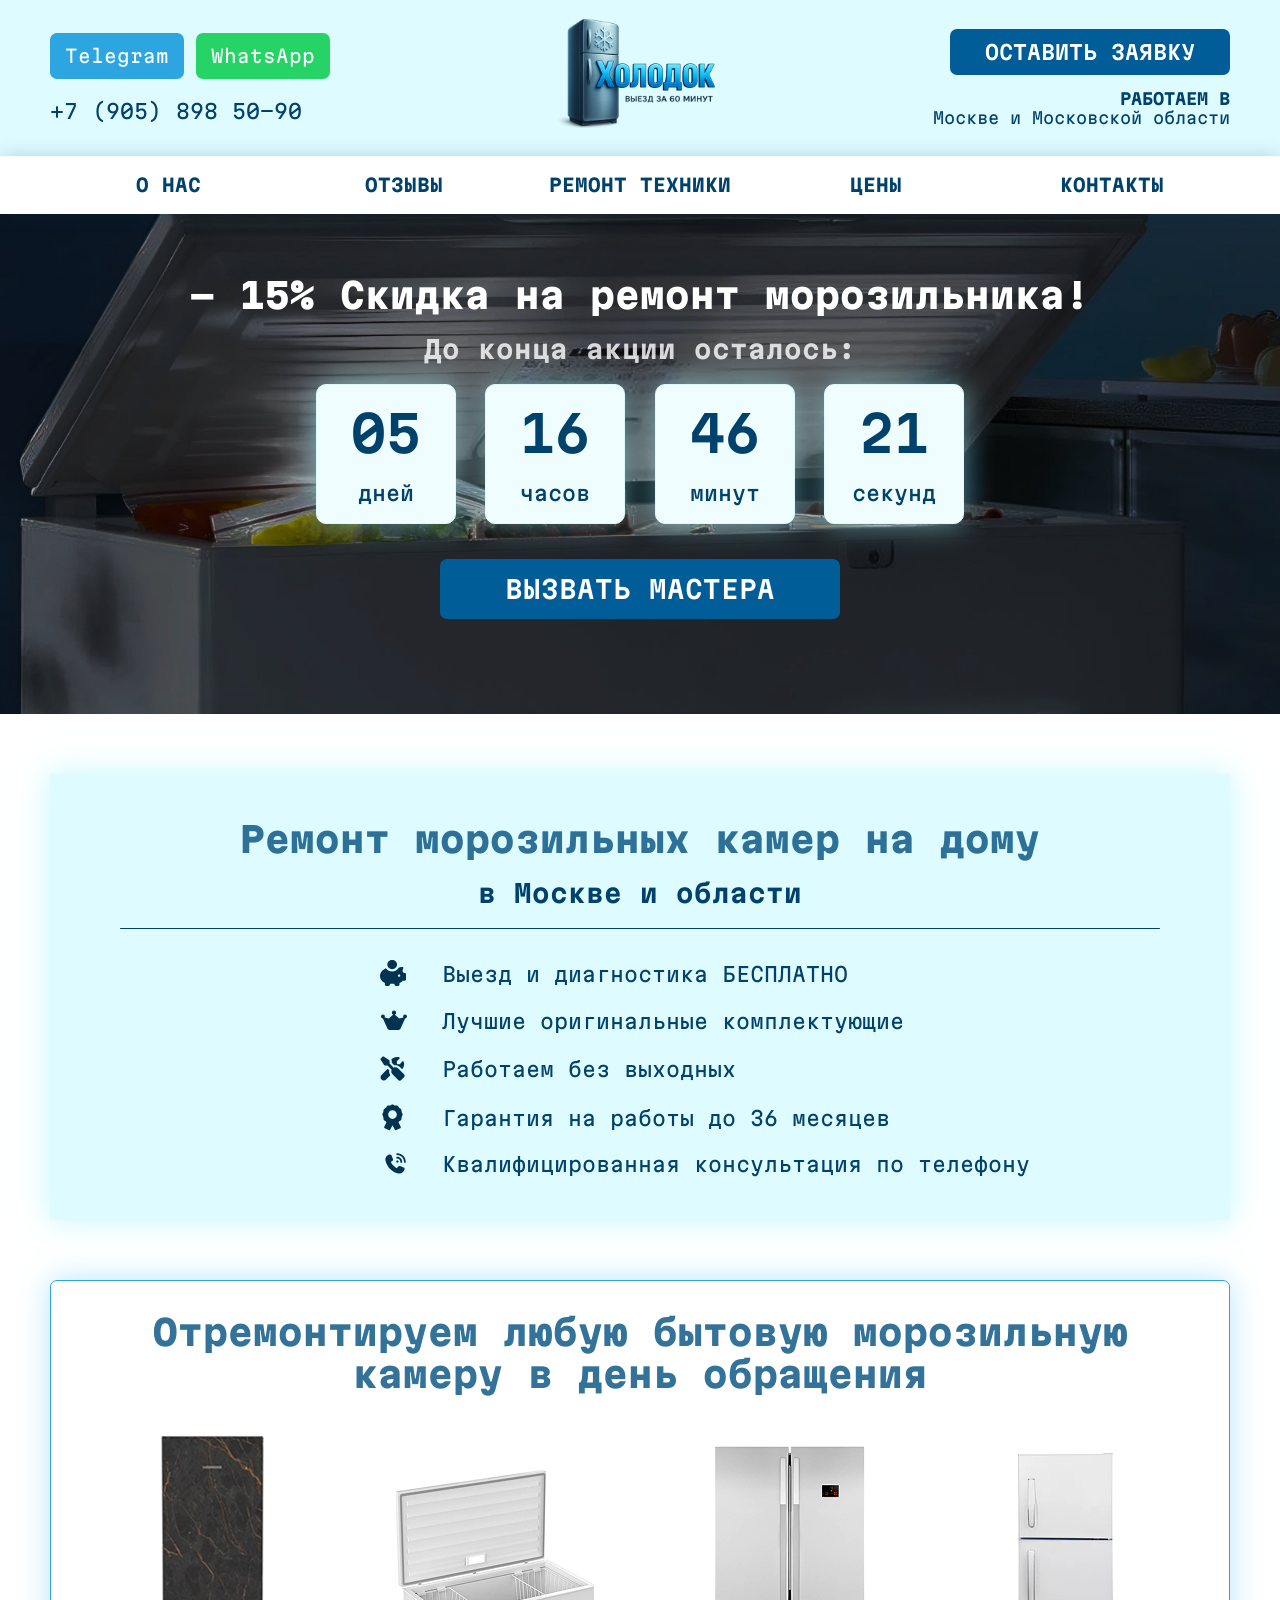
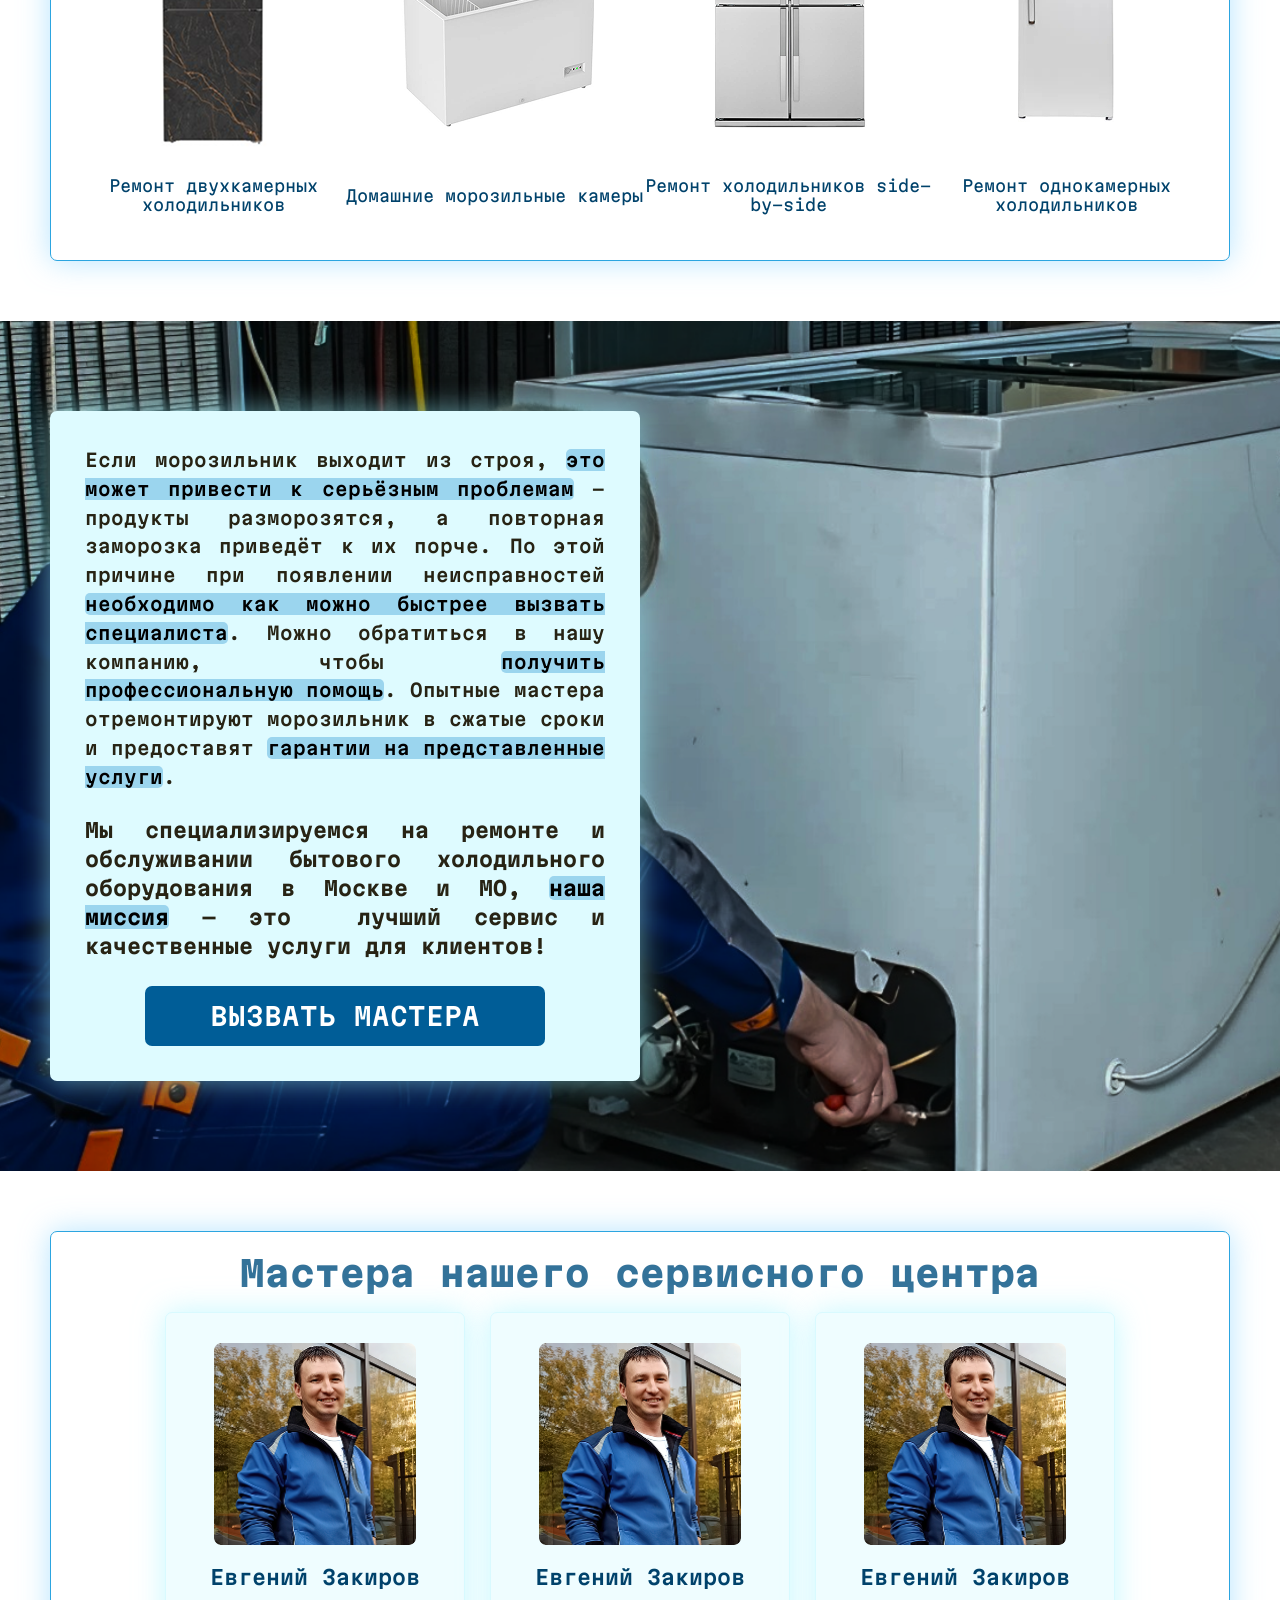
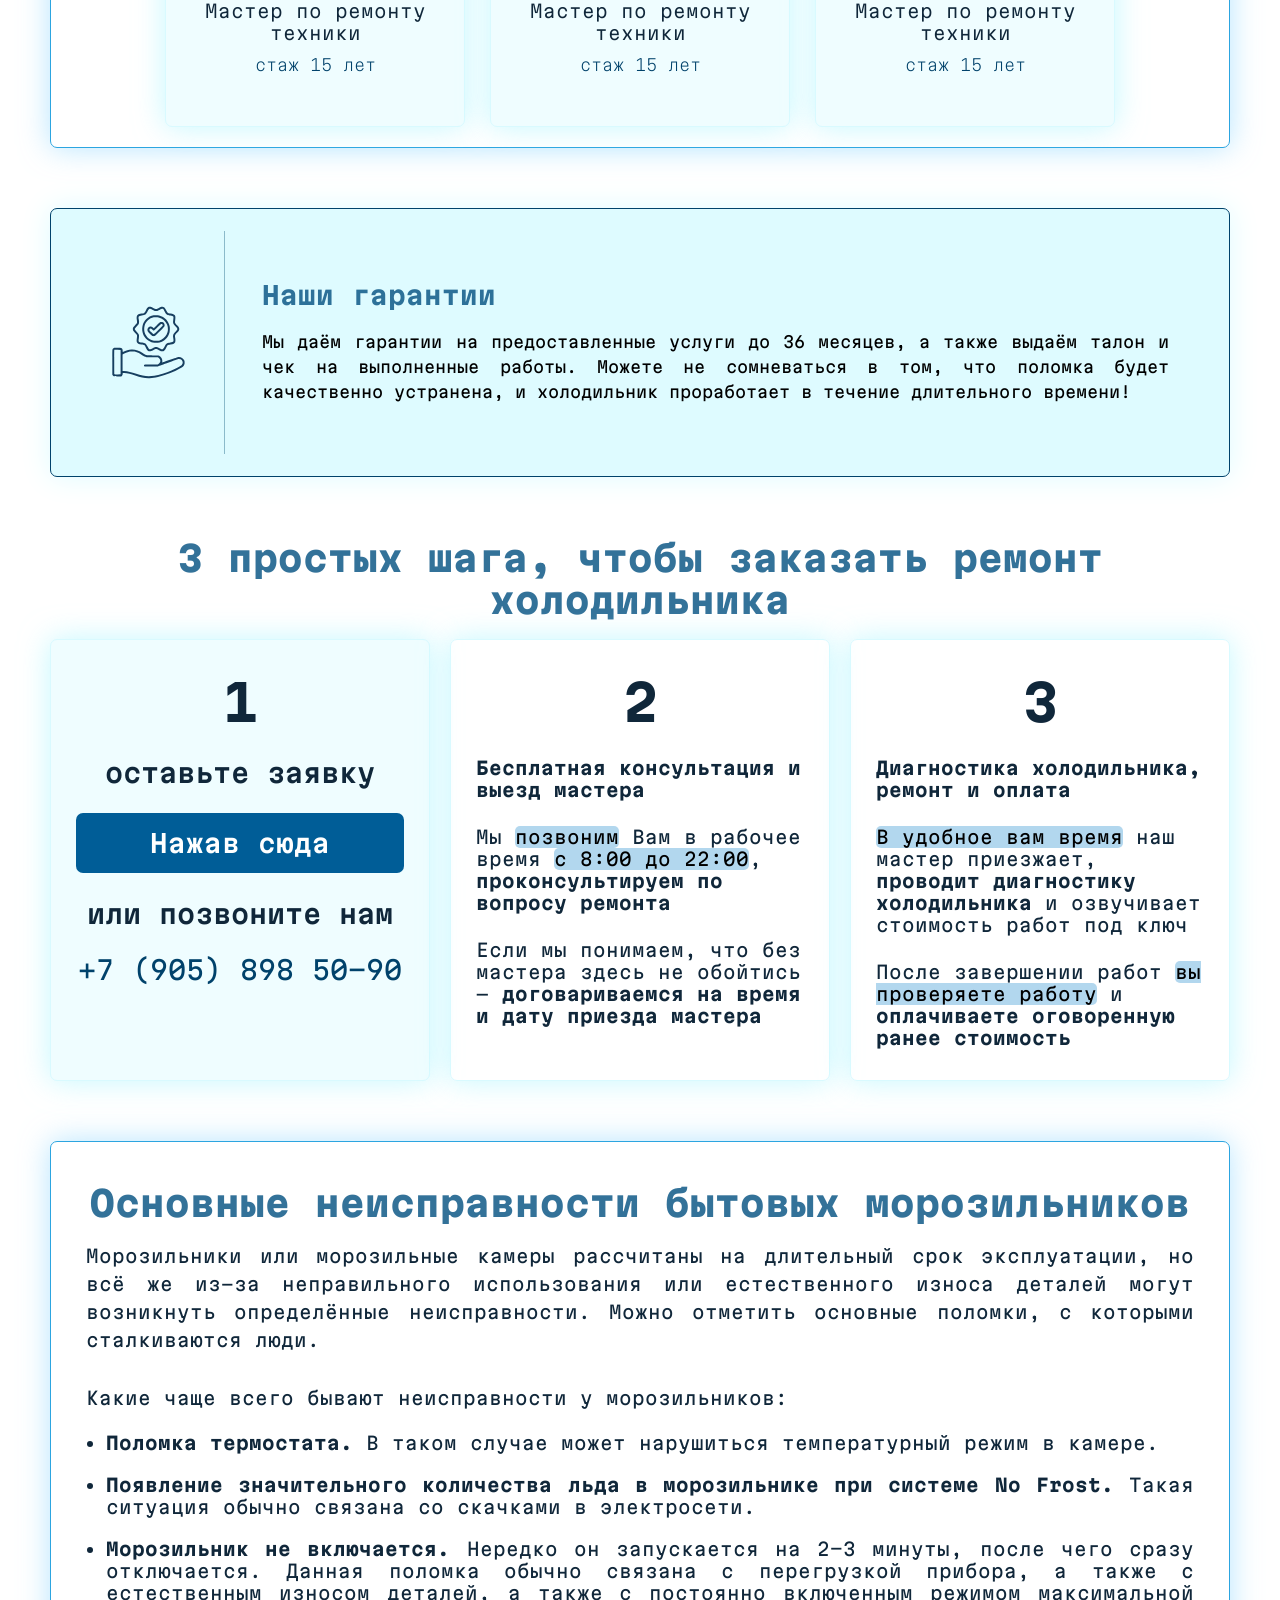
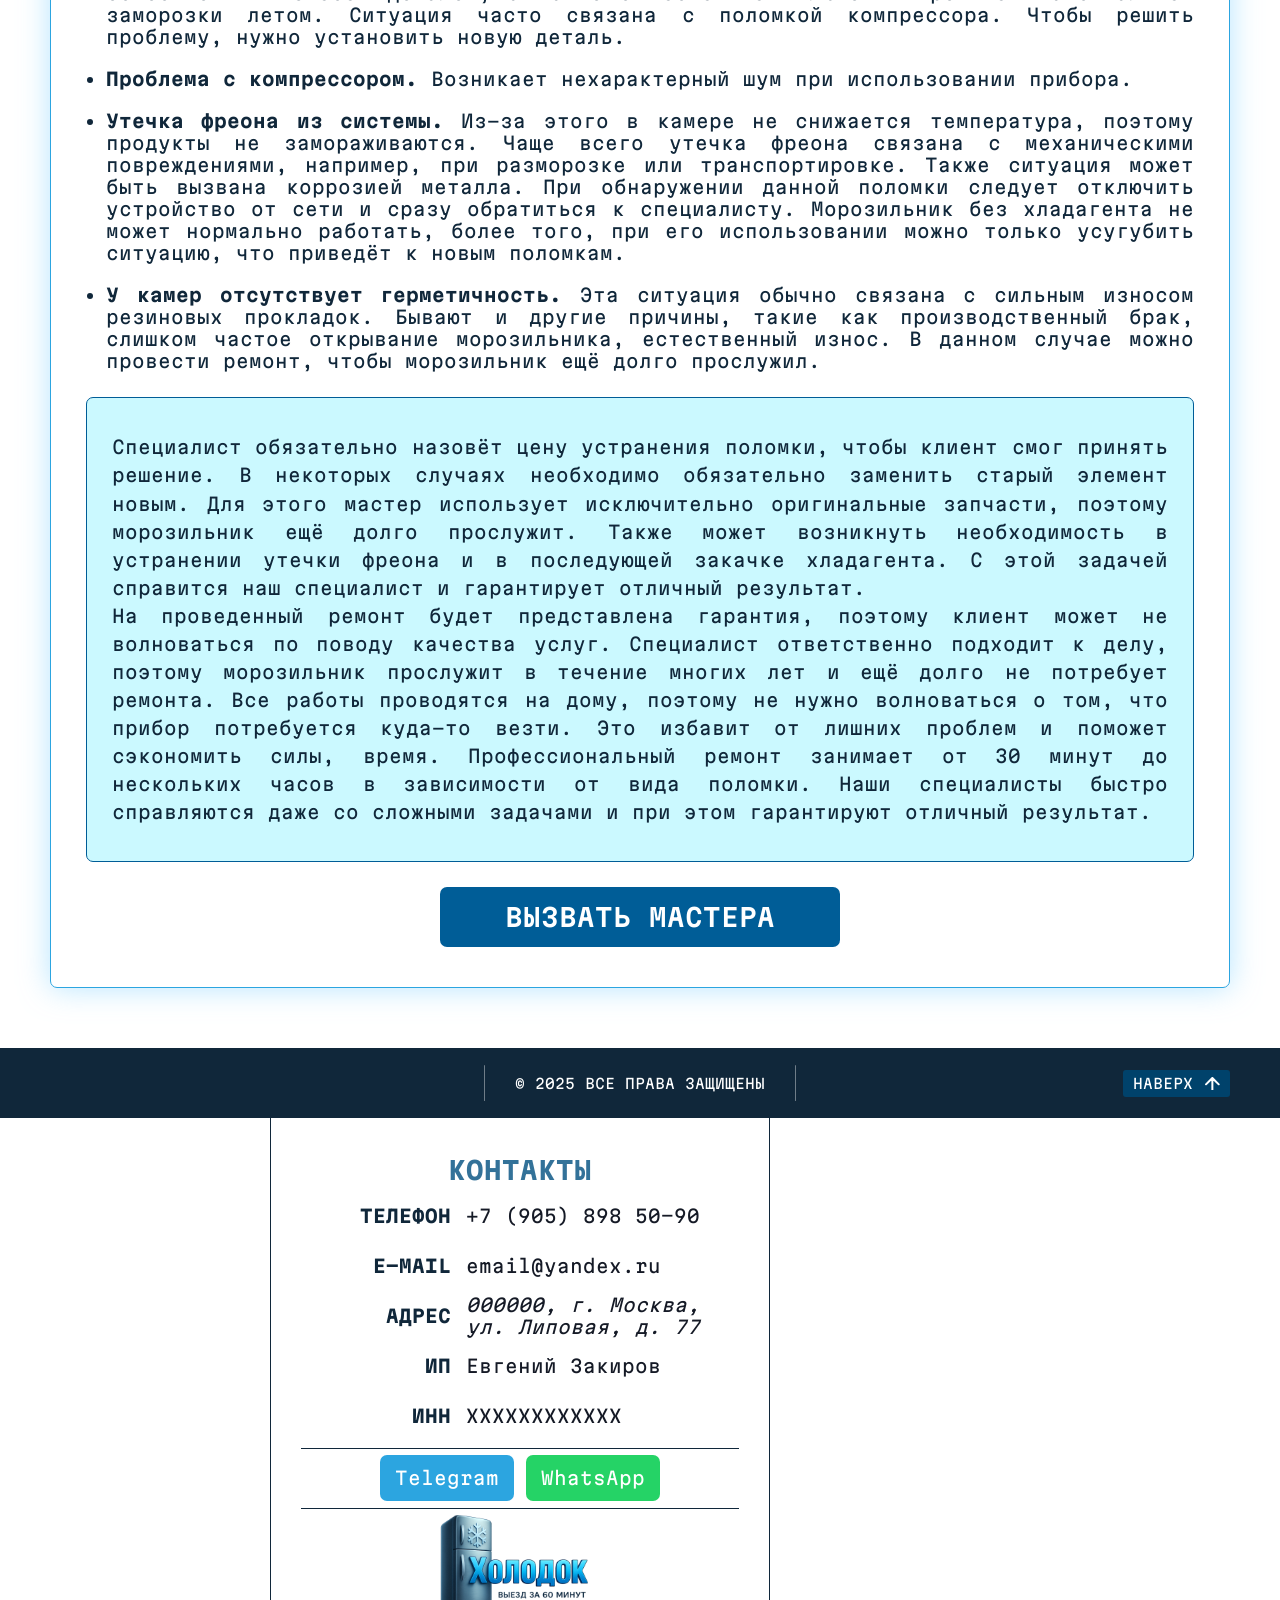
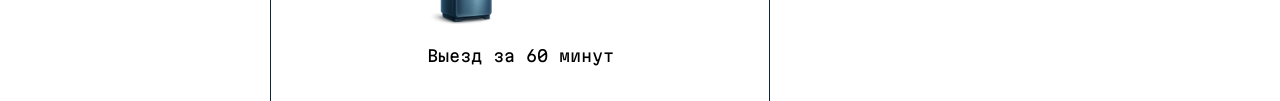
==== commit c21d9655: "third commit" ====
--- a/freezers.html
+++ b/freezers.html
@@ -1,531 +1 @@
-<!DOCTYPE html>
-<html lang="ru">
-<head>
-    <meta charset="UTF-8">
-    <meta name="viewport" content="width=device-width, initial-scale=1.0">
-    <link rel="preconnect" href="https://fonts.googleapis.com">
-    <link rel="preconnect" href="https://fonts.gstatic.com" crossorigin>
-    <link href="https://fonts.googleapis.com/css2?family=Martian+Mono:wght@100..800&display=swap" rel="stylesheet">
-    <!-- <link rel="canonical" href="https://"> -->
-    <link rel="apple-touch-icon" sizes="57x57" href="images/favicon/apple-icon-57x57.png">
-    <link rel="apple-touch-icon" sizes="60x60" href="images/favicon/apple-icon-60x60.png">
-    <link rel="apple-touch-icon" sizes="72x72" href="images/favicon/apple-icon-72x72.png">
-    <link rel="apple-touch-icon" sizes="76x76" href="images/favicon/apple-icon-76x76.png">
-    <link rel="apple-touch-icon" sizes="114x114" href="images/favicon/apple-icon-114x114.png">
-    <link rel="apple-touch-icon" sizes="120x120" href="images/favicon/apple-icon-120x120.png">
-    <link rel="apple-touch-icon" sizes="144x144" href="images/favicon/apple-icon-144x144.png">
-    <link rel="apple-touch-icon" sizes="152x152" href="images/favicon/apple-icon-152x152.png">
-    <link rel="apple-touch-icon" sizes="180x180" href="images/favicon/apple-icon-180x180.png">
-    <link rel="icon" type="image/png" sizes="192x192"  href="images/favicon/android-icon-192x192.png">
-    <link rel="icon" type="image/png" sizes="32x32" href="images/favicon/favicon-32x32.png">
-    <link rel="icon" type="image/png" sizes="96x96" href="images/favicon/favicon-96x96.png">
-    <link rel="icon" type="image/png" sizes="16x16" href="images/favicon/favicon-16x16.png">
-    <link rel="manifest" href="images/favicon/manifest.json">
-    <meta name="msapplication-TileColor" content="#ffffff">
-    <meta name="msapplication-TileImage" content="images/favicon/ms-icon-144x144.png">
-    <meta name="theme-color" content="#ffffff">
-    <link rel="stylesheet" href="styles/css/style.min.css">
-    <title>Ремонт морозильников</title>
-</head>
-<body>
-    <div class="wrapper">
-        <header id="up" class="header">
-            <div class="hatBlock">
-                <div class="container">
-                    <div class="hatBlock__contacts Desktop">
-                        <div class="contactBtnGroup">
-                            <a href="https://web.telegram.org" target="_blank" rel="noopener noreferrer" class="telegramBTN">
-                                <span>Telegram</span>
-                            </a>
-                            <a href="https://web.whatsapp.com" target="_blank" rel="noopener noreferrer" class="whatsappBTN">
-                                <span>WhatsApp</span>
-                            </a>
-                        </div>
-                        <div class="phoneNumber">
-                            <a href="tel:+79058985090">
-                                +7 (905) 898 50-90
-                            </a>
-                        </div>
-                    </div>
-                    <div class="hatBlock__logo">
-                        <a href="index.html" class="Desktop">
-                            <img src="images/icons/LOGO.svg" alt="logo" class="logo">
-                        </a>
-                        <a href="index.html" class="Mobile">
-                            <img src="images/icons/holodokMobLogo.svg" alt="logo" class="logo">
-                        </a>
-                        <span class="motto Desktop">
-                            
-                        </span>
-                    </div>
-                    <div class="hatBlock__motto Mobile">
-                        <span class="motto">
-                            Выезд за 60 минут
-                        </span>
-                    </div>
-                    <div class="hatBlock__interactive Desktop">
-                        <button data-modal class="requestFormBTN middleBlueColorBG">
-                            ОСТАВИТЬ ЗАЯВКУ
-                        </button>
-                        <div>
-                            <span style="font-weight: 700">
-                                РАБОТАЕМ В
-                            </span>
-                            <span>
-                                Москве и Московской области
-                            </span>
-                        </div>
-                    </div>
-                    <div class="sandwitch Mobile">
-                        <span></span><span></span><span></span>
-                    </div>
-                </div>
-            </div>
-            <nav class="navigationMenu">
-                <div class="container">
-                    <ul class="navList">
-                        <li class="navigationElement">
-                            <a href="index.html#serviceAdvantages" class="navigationLink">
-                                О НАС
-                            </a>
-                        </li>
-                        <li class="navigationElement">
-                            <a href="reviews.html#reviewSection" class="navigationLink">
-                                ОТЗЫВЫ
-                            </a>
-                        </li>
-                        <li class="navigationElement dropDown">
-                            <span class="dropDownTitle">
-                                РЕМОНТ ТЕХНИКИ
-                            </span>
-                            <div class="dropDownMenu">
-                                <ul class="dropDownMenuList">
-                                    <li class="dropDownMenu__item">
-                                        <a href="freezers.html" class="dropDownMenu__link">
-                                            Морозильники
-                                        </a>
-                                    </li>
-                                    <li class="dropDownMenu__item">
-                                        <a href="refrigerators.html" class="dropDownMenu__link">
-                                            Холодильники
-                                        </a>
-                                    </li>
-                                    <li class="dropDownMenu__item">
-                                        <a href="wineCoolers.html" class="dropDownMenu__link">
-                                            Винные холодильники
-                                        </a>
-                                    </li>
-                                </ul>
-                            </div>
-                        </li>
-                        <li class="navigationElement">
-                            <a href="prices.html" class="navigationLink">
-                                ЦЕНЫ
-                            </a>
-                        </li>
-                        <li class="navigationElement">
-                            <a href="#down" class="navigationLink">
-                                КОНТАКТЫ
-                            </a>
-                        </li>
-                        <li class="Mobile">
-                            <div class="hatBlock__contacts">
-                                <div class="contactBtnGroup">
-                                    <a href="https://web.telegram.org" target="_blank" rel="noopener noreferrer" class="telegramBTN">
-                                        <span>Telegram</span>
-                                    </a>
-                                    <a href="https://web.whatsapp.com" target="_blank" rel="noopener noreferrer" class="whatsappBTN">
-                                        <span>WhatsApp</span>
-                                    </a>
-                                </div>
-                                <div class="phoneNumber">
-                                    <a href="tel:+79058985090">
-                                        +7 (905) 898 50-90
-                                    </a>
-                                </div>
-                            </div>
-                        </li>
-                        <li class="Mobile">
-                            <div class="hatBlock__interactive">
-                                <span style="font-weight: 700">
-                                    РАБОТАЕМ В
-                                </span>
-                                <span>
-                                    Москве и Московской области
-                                </span>
-                            </div>
-                        </li>
-                    </ul>
-                </div>
-            </nav>
-        </header>
-        <main class="main">
-            <section class="promotion promotion__freezers">
-                <div class="container">
-                    <div class="promotion__text">
-                        <h2 class="whiteTitle">- 15% Скидка на ремонт морозильника!</h2>
-                        <h3 class="whiteTransparentTitle">
-                            До конца акции осталось:
-                        </h3>
-                    </div>
-                    <div class="promotion__timer">
-                        <div class="timer">
-                            <div class="timer__block">
-                                <span class="blockValue" id="days">00</span>
-                                <span class="blockParam">дней</span> 
-                            </div>
-                            <div class="timer__block">
-                                <span class="blockValue" id="hours">00</span>
-                                <span class="blockParam">часов</span> 
-                            </div>
-                            <div class="timer__block">
-                                <span class="blockValue" id="minutes">00</span>
-                                <span class="blockParam">минут</span> 
-                            </div>
-                            <div class="timer__block">
-                                <span class="blockValue" id="seconds">00</span>
-                                <span class="blockParam">секунд</span> 
-                            </div>
-                        </div>
-                        <button data-modal class="requestFormBTN middleBlueColorBG">
-                            ВЫЗВАТЬ МАСТЕРА
-                        </button>
-                    </div>
-                </div>
-            </section>
-            <section class="bait">
-                <div class="container">
-                    <div class="bait__text">
-                        <h1 class="middleBlueColoredTitle">Ремонт морозильных камер на дому</h1>
-                        <h3 class="darkBlueColoredTitle">
-                            в Москве и области
-                        </h3>
-                    </div>
-                    <div class="bait__horizontalDevider"></div>
-                    <ul class="bait__list">
-                        <li>
-                            <img src="images/icons/pigBank.svg" class="bait__icon">
-                            <span>Выезд и диагностика БЕСПЛАТНО</span>
-                        </li>
-                        <li>
-                            <img src="images/icons/crown.svg" class="bait__icon">
-                            <span>Лучшие оригинальные комплектующие</span>
-                        </li>
-                        <li>
-                            <img src="images/icons/screwdriver-wrench.svg" class="bait__icon">
-                            <span>Работаем без выходных</span>
-                        </li>
-                        <li>
-                            <img src="images/icons/award.svg" class="bait__icon">
-                            <span>Гарантия на работы до 36 месяцев</span>
-                        </li>
-                        <li>
-                            <img src="images/icons/phone.svg" class="bait__icon">
-                            <span>Квалифицированная консультация по телефону</span>
-                        </li>
-                    </ul>
-                </div>
-            </section>
-            <section class="promise">
-                <div class="container">
-                    <div class="promise__text">
-                        <h2 class="middleBlueColoredTitle">Отремонтируем любую бытовую морозильную камеру в день обращения</h2>
-                    </div>
-                    <div class="promise__content">
-                        <img src="images/pictures/leibherr-f.png" class="promise__image">
-                        <span>Ремонт двухкамерных холодильников</span>
-                        <img src="images/pictures/morozilnik.png" class="promise__image">
-                        <span>Домашние морозильные камеры</span>
-                        <img src="images/pictures/holodilnik-kamerniy.png" class="promise__image">
-                        <span>Ремонт холодильников side-by-side</span>
-                        <img src="images/pictures/liebherr-s.png" class="promise__image">
-                        <span>Ремонт однокамерных холодильников</span>
-                        <img src="images/pictures/holodilnik-vino.png" class="promise__image">
-                        <span>Ремонт холодильников для вина</span>
-                    </div>
-                </div>
-            </section>
-            <section class="attention attention__freezers">
-                <div class="container">
-                    <div class="attention__block">
-                        <p class="attention__text">
-                            Если морозильник выходит из строя, <mark class="blue">это может привести к серьёзным проблемам</mark> – продукты разморозятся, а повторная заморозка приведёт к их порче. По этой причине при появлении неисправностей <mark class="blue">необходимо как можно быстрее вызвать специалиста</mark>. Можно обратиться в нашу компанию, чтобы <mark class="blue">получить профессиональную помощь</mark>. Опытные мастера отремонтируют морозильник в сжатые сроки и предоставят <mark class="blue">гарантии на представленные услуги</mark>.
-                        </p>
-                        <div class="attention__mobBG attention__freezersMobBG"></div>
-                        <p class="attention__warnText">
-                            Мы специализируемся на ремонте и обслуживании бытового холодильного оборудования в Москве и МО, <mark class="blue">наша миссия</mark> — это  лучший сервис и качественные услуги для клиентов!
-                        </p>
-                        <button data-modal class="requestFormBTN middleBlueColorBG">
-                            ВЫЗВАТЬ МАСТЕРА
-                        </button>
-                    </div>
-                </div>
-            </section>
-            <section class="ourRepairmans">
-                <div class="container">
-                    <h2 class="middleBlueColoredTitle">
-                        Мастера нашего сервисного центра
-                    </h2>
-                    <div class="ourRepairmans__content">
-                        <div class="repairmanItem">
-                            <img src="images/pictures/evgeniy.png" alt="фото мастера" class="repairmanItem__img">
-                            <div class="repairmanItem__text">
-                                <p class="repairmanItem__repairmanName">Евгений Закиров</p>
-                                <p class="repairmanItem__repairmanDirection">Мастер по ремонту техники</p>
-                                <p class="repairmanItem__repairmanExperience">стаж 15 лет</p>
-                            </div>
-                        </div>
-                        <div class="repairmanItem">
-                            <img src="images/pictures/evgeniy.png" alt="фото мастера" class="repairmanItem__img">
-                            <div class="repairmanItem__text">
-                                <p class="repairmanItem__repairmanName">Евгений Закиров</p>
-                                <p class="repairmanItem__repairmanDirection">Мастер по ремонту техники</p>
-                                <p class="repairmanItem__repairmanExperience">стаж 15 лет</p>
-                            </div>
-                        </div>
-                        <div class="repairmanItem">
-                            <img src="images/pictures/evgeniy.png" alt="фото мастера" class="repairmanItem__img">
-                            <div class="repairmanItem__text">
-                                <p class="repairmanItem__repairmanName">Евгений Закиров</p>
-                                <p class="repairmanItem__repairmanDirection">Мастер по ремонту техники</p>
-                                <p class="repairmanItem__repairmanExperience">стаж 15 лет</p>
-                            </div>
-                        </div>
-                    </div>
-                </div>
-            </section>
-            <section class="guarantee">
-                <div class="container">
-                    <div class="guarantee__icon">
-                        <img src="images/icons/guarantee.svg">
-                    </div>
-                    <div class="guarantee__verticalDevider"></div>
-                    <div class="guarantee__horizontalDevider"></div>
-                    <div class="guarantee__content">
-                        <h2 class="middleBlueColoredTitle">Наши гарантии</h2>
-                        <p class="paragraph">
-                            Мы даём гарантии на предоставленные услуги до 36 месяцев, а также выдаём талон и чек на выполненные работы. Можете не сомневаться в том, что поломка будет качественно устранена, и холодильник проработает в течение длительного времени!
-                        </p>
-                    </div>
-                </div>
-            </section>
-            <section class="instruction">
-                <div class="container">
-                    <h2 class="middleBlueColoredTitle">
-                        3 простых шага, чтобы заказать ремонт холодильника
-                    </h2>
-                    <div class="instruction__content">
-                        <div class="stepBlock">
-                            <span class="stepBlock__num">1</span>
-                            <p class="stepBlock__hugeParagraph">
-                                оставьте заявку
-                            </p>
-                            <button data-modal class="requestFormBTN middleBlueColorBG">
-                                Нажав сюда
-                            </button>
-                            <p class="stepBlock__hugeParagraph">
-                                или позвоните нам
-                            </p>
-                            <a href="tel:+79058985090">
-                                +7 (905) 898 50-90
-                            </a>
-                        </div>
-                        <div class="stepBlock">
-                            <span class="stepBlock__num">2</span>
-                            <p class="stepBlock__regularParagraph mobCen">
-                                <b>Бесплатная консультация и выезд мастера</b>
-                            </p>
-                            <p class="stepBlock__regularParagraph">
-                                Мы <mark class="blue">позвоним</mark> Вам в рабочее время <mark class="blue">с 8:00 до 22:00</mark>, <strong>проконсультируем по вопросу ремонта</strong>
-                            </p>
-                            <p class="stepBlock__regularParagraph">
-                                Если мы понимаем, что без мастера здесь не обойтись — <strong>договариваемся на время и дату приезда мастера</strong>
-                            </p>
-                        </div>
-                        <div class="stepBlock">
-                            <span class="stepBlock__num">3</span>
-                            <p class="stepBlock__regularParagraph mobCen">
-                                <b>Диагностика холодильника, ремонт и оплата</b>
-                            </p>
-                            <p class="stepBlock__regularParagraph">
-                                <mark class="blue">В удобное вам время</mark> наш мастер приезжает, <strong>проводит диагностику холодильника</strong> и озвучивает стоимость работ под ключ
-                            </p>
-                            <p class="stepBlock__regularParagraph">
-                                После завершении работ <mark class="blue">вы проверяете работу</mark> и <strong>оплачиваете оговоренную ранее стоимость</strong>
-                            </p>
-                        </div>
-                    </div>
-                </div>
-            </section>
-            <section class="malfunctions" id="malfunctions">
-                <div class="container">
-                    <div class="malfunctions__content">
-                        <h2 class="darkBlueColoredTitle">
-                            Основные неисправности бытовых морозильников
-                        </h2>
-                        <p class="paragraph">
-                            Морозильники или морозильные камеры рассчитаны на длительный срок эксплуатации, но всё же из-за неправильного использования или естественного износа деталей могут возникнуть определённые неисправности. Можно отметить основные поломки, с которыми сталкиваются люди.
-                        </p>
-                        <p class="paragraph">
-                            Какие чаще всего бывают неисправности у морозильников:
-                        </p>
-                        <ul class="malfunctionsList">
-                            <li class="malfunctionsList__item">
-                                <strong>
-                                    Поломка термостата.
-                                </strong>
-                                В таком случае может нарушиться температурный режим в камере.
-                            </li>
-                            <li class="malfunctionsList__item">
-                                <strong>
-                                    Появление значительного количества льда в морозильнике при системе No Frost.
-                                </strong>
-                                Такая ситуация обычно связана со скачками в электросети.
-                            </li>
-                            <li class="malfunctionsList__item">
-                                <strong>
-                                    Морозильник не включается.
-                                </strong>
-                                Нередко он запускается на 2-3 минуты, после чего сразу отключается. Данная поломка обычно связана с перегрузкой прибора, а также с естественным износом деталей, а также с постоянно включенным режимом максимальной заморозки летом. Ситуация часто связана с поломкой компрессора. Чтобы решить проблему, нужно установить новую деталь.
-                            </li>
-                            <li class="malfunctionsList__item">
-                                <strong>
-                                    Проблема с компрессором.
-                                </strong>
-                                Возникает нехарактерный шум при использовании прибора.
-                            </li>
-                            <li class="malfunctionsList__item">
-                                <strong>
-                                    Утечка фреона из системы.
-                                </strong>
-                                Из-за этого в камере не снижается температура, поэтому продукты не замораживаются. Чаще всего утечка фреона связана с механическими повреждениями, например, при разморозке или транспортировке. Также ситуация может быть вызвана коррозией металла. При обнаружении данной поломки следует отключить устройство от сети и сразу обратиться к специалисту. Морозильник без хладагента не может нормально работать, более того, при его использовании можно только усугубить ситуацию, что приведёт к новым поломкам.
-                            </li>
-                            <li class="malfunctionsList__item">
-                                <strong>
-                                    У камер отсутствует герметичность.
-                                </strong>
-                                Эта ситуация обычно связана с сильным износом резиновых прокладок. Бывают и другие причины, такие как производственный брак, слишком частое открывание морозильника, естественный износ. В данном случае можно провести ремонт, чтобы морозильник ещё долго прослужил.
-                            </li>
-                        </ul>
-                    </div>
-                    <div class="malfunctions__attention">
-                        <p class="paragraph">
-                            Специалист обязательно назовёт цену устранения поломки, чтобы клиент смог принять решение. В некоторых случаях необходимо обязательно заменить старый элемент новым. Для этого мастер использует исключительно оригинальные запчасти, поэтому морозильник ещё долго прослужит. Также может возникнуть необходимость в устранении утечки фреона и в последующей закачке хладагента. С этой задачей справится наш специалист и гарантирует отличный результат.
-                        </p>
-                        <p class="paragraph">
-                            На проведенный ремонт будет представлена гарантия, поэтому клиент может не волноваться по поводу качества услуг. Специалист ответственно подходит к делу, поэтому морозильник прослужит в течение многих лет и ещё долго не потребует ремонта. Все работы проводятся на дому, поэтому не нужно волноваться о том, что прибор потребуется куда-то везти. Это избавит от лишних проблем и поможет сэкономить силы, время. Профессиональный ремонт занимает от 30 минут до нескольких часов в зависимости от вида поломки. Наши специалисты быстро справляются даже со сложными задачами и при этом гарантируют отличный результат.
-                        </p>
-                    </div>
-                    <button data-modal class="requestFormBTN middleBlueColorBG">
-                        ВЫЗВАТЬ МАСТЕРА
-                    </button>
-                </div>
-            </section>
-        </main>
-        <footer class="footer" id="down">
-            <div class="footer__top">
-                <div class="footer__verticalDevider"></div>
-                <span>
-                    © 2025 ВСЕ ПРАВА ЗАЩИЩЕНЫ
-                </span>
-                <div class="footer__verticalDevider"></div>
-                <a href="#up" class="pageup">
-                    <span class="Desktop">
-                        НАВЕРХ
-                    </span>
-                    <img src="images/icons/UpArrow.svg">
-                </a>
-            </div>
-            <div class="footer__contacts">
-                <h3 class="middleBlueColoredTitle">КОНТАКТЫ</h3>
-                <div class="contactsField">
-                    <h4 class="contactsField__title">ТЕЛЕФОН</h4>
-                    <a class="contactsField__descr" href="tel:+79058985090">+7 (905) 898 50-90</a>
-                    <h4 class="contactsField__title">E-MAIL</h4>
-                    <span class="contactsField__descr">email@yandex.ru</span>
-                    <h4 class="contactsField__title">АДРЕС</h4>
-                    <address class="contactsField__descr">
-                        000000, г. Москва, ул. Липовая, д. 77
-                    </address>
-                    <h4 class="contactsField__title">ИП</h4>
-                    <span class="contactsField__descr">Евгений Закиров</span>
-                    <h4 class="contactsField__title">ИНН</h4>
-                    <span class="contactsField__descr">ХХХХХХХХХХХХ</span>
-                </div>
-                <div class="footer__horizontalDevider"></div>
-                <div class="contactBtnGroup">
-                    <a href="https://web.telegram.org" target="_blank" rel="noopener noreferrer" class="telegramBTN">
-                        <span>Telegram</span>
-                    </a>
-                    <a href="https://web.whatsapp.com" target="_blank" rel="noopener noreferrer" class="whatsappBTN">
-                        <span>WhatsApp</span>
-                    </a>
-                </div>
-                <div class="footer__horizontalDevider"></div>
-                <div class="footer__logo">
-                    <a href="index.html" class="Desktop">
-                        <img src="images/icons/LOGO.svg" alt="logo" class="logo">
-                    </a>
-                    <br><br>
-                    <span class="motto">
-                        Выезд за 60 минут
-                    </span>
-                </div>
-            </div>
-            <div class="footer__map">
-                <iframe src="https://yandex.ru/map-widget/v1/?um=constructor%3A461d2c2717d1dd383976aae17f39134cff1a304d3abc587e0bac50bb87dbe971&amp;source=constructor" width="100%" height="580" frameborder="0"></iframe>
-            </div>
-        </footer>
-        <div class="modal">
-            <div class="modal__dialog">
-                <div class="modal__content">
-                    <div class="modal__close">
-                        <span data-close>&times;</span>
-                    </div>
-                    <form name="feedbackForm" action="#">
-                        <h2 class="middleBlueColoredTitle">Починим любой холодильник</h2>
-
-                        <label for="brand">Выберите название бренда производителя</label>
-                        <select required id="brand" name="brand">
-                            <option class="placeholder" value="" disabled selected hidden>
-                                Название бренда в выпадающем меню
-                            </option>
-                            <option value="1"> бренд 1 </option>
-                            <option value="2"> бренд 2 </option>
-                            <option value="3"> бренд 3 </option>
-                            <option value="4"> бренд 4 </option>
-                            <option value="5"> бренд 5 </option>
-                        </select>
-
-                        <label class="beforeLabel" for="model">Выберите модель</label>
-                        <select required id="model" name="model">
-                            <option class="placeholder" value="" disabled selected hidden>
-                                Название модели в выпадающем меню
-                            </option>
-                            <option value="1"> модель 1 </option>
-                            <option value="2"> модель 2 </option>
-                        </select>
-
-                        <label class="beforeLabel" for="clientName">Заполните форму обратной связи</label>
-
-                        <input id="clientName" required placeholder="ФИО" name="clientName" type="text">
-                        <input id="phoneNumber" required  placeholder="Ваш номер телефона" name="phoneNumber" type="tel">
-
-                        <select required id="feedbackTime" name="feedbackTime">
-                            <option class="placeholder" value="" disabled selected hidden>
-                                Когда вам можно перезвонить
-                            </option>
-                            <option value="перезвонить в течение часа"> В течение часа </option>
-                            <option value="перезвонить в течение дня"> В течение дня </option>
-                            <option value="перезвонить в течение завтрашнего дня"> В течение завтрашнего дня </option>
-                        </select>
-
-                        <input type="submit" value="Отправить" class="submitBtn"></input>
-                    </form>
-                </div>
-            </div>
-        </div>
-    </div>
-    <script src="scripts/clientScript.js"></script>
-</body>
-</html>+<!DOCTYPE html><html lang="ru"><head><meta charset="UTF-8"><meta name="viewport" content="width=device-width, initial-scale=1.0"><link rel="preconnect" href="https://fonts.googleapis.com"><link rel="preconnect" href="https://fonts.gstatic.com" crossorigin><link href="https://fonts.googleapis.com/css2?family=Martian+Mono:wght@100..800&display=swap" rel="stylesheet"><link rel="apple-touch-icon" sizes="57x57" href="images/favicon/apple-icon-57x57.png"><link rel="apple-touch-icon" sizes="60x60" href="images/favicon/apple-icon-60x60.png"><link rel="apple-touch-icon" sizes="72x72" href="images/favicon/apple-icon-72x72.png"><link rel="apple-touch-icon" sizes="76x76" href="images/favicon/apple-icon-76x76.png"><link rel="apple-touch-icon" sizes="114x114" href="images/favicon/apple-icon-114x114.png"><link rel="apple-touch-icon" sizes="120x120" href="images/favicon/apple-icon-120x120.png"><link rel="apple-touch-icon" sizes="144x144" href="images/favicon/apple-icon-144x144.png"><link rel="apple-touch-icon" sizes="152x152" href="images/favicon/apple-icon-152x152.png"><link rel="apple-touch-icon" sizes="180x180" href="images/favicon/apple-icon-180x180.png"><link rel="icon" type="image/png" sizes="192x192" href="images/favicon/android-icon-192x192.png"><link rel="icon" type="image/png" sizes="32x32" href="images/favicon/favicon-32x32.png"><link rel="icon" type="image/png" sizes="96x96" href="images/favicon/favicon-96x96.png"><link rel="icon" type="image/png" sizes="16x16" href="images/favicon/favicon-16x16.png"><link rel="manifest" href="images/favicon/manifest.json"><meta name="msapplication-TileColor" content="#ffffff"><meta name="msapplication-TileImage" content="images/favicon/ms-icon-144x144.png"><meta name="theme-color" content="#ffffff"><link rel="stylesheet" href="styles/css/style.min.css"><title>Ремонт морозильников</title></head><body><div class="wrapper"><header id="up" class="header"><div class="hatBlock"><div class="container"><div class="hatBlock__contacts Desktop"><div class="contactBtnGroup"><a href="https://web.telegram.org" target="_blank" rel="noopener noreferrer" class="telegramBTN"><span>Telegram</span></a><a href="https://web.whatsapp.com" target="_blank" rel="noopener noreferrer" class="whatsappBTN"><span>WhatsApp</span></a></div><div class="phoneNumber"><a href="tel:+79058985090"> +7 (905) 898 50-90 </a></div></div><div class="hatBlock__logo"><a href="index.html" class="Desktop"><img src="images/icons/LOGO.svg" alt="logo" class="logo"></a><a href="index.html" class="Mobile"><img src="images/icons/holodokMobLogo.svg" alt="logo" class="logo"></a><span class="motto Desktop"></span></div><div class="hatBlock__motto Mobile"><span class="motto"> Выезд за 60 минут </span></div><div class="hatBlock__interactive Desktop"><button data-modal class="requestFormBTN middleBlueColorBG"> ОСТАВИТЬ ЗАЯВКУ </button><div><span style="font-weight: 700"> РАБОТАЕМ В </span><span> Москве и Московской области </span></div></div><div class="sandwitch Mobile"><span></span><span></span><span></span></div></div></div><nav class="navigationMenu"><div class="container"><ul class="navList"><li class="navigationElement"><a href="index.html#serviceAdvantages" class="navigationLink"> О НАС </a></li><li class="navigationElement"><a href="reviews.html#reviewSection" class="navigationLink"> ОТЗЫВЫ </a></li><li class="navigationElement dropDown"><span class="dropDownTitle"> РЕМОНТ ТЕХНИКИ </span><div class="dropDownMenu"><ul class="dropDownMenuList"><li class="dropDownMenu__item"><a href="freezers.html" class="dropDownMenu__link"> Морозильники </a></li><li class="dropDownMenu__item"><a href="refrigerators.html" class="dropDownMenu__link"> Холодильники </a></li><li class="dropDownMenu__item"><a href="wineCoolers.html" class="dropDownMenu__link"> Винные холодильники </a></li></ul></div></li><li class="navigationElement"><a href="prices.html" class="navigationLink"> ЦЕНЫ </a></li><li class="navigationElement"><a href="#down" class="navigationLink"> КОНТАКТЫ </a></li><li class="Mobile"><div class="hatBlock__contacts"><div class="contactBtnGroup"><a href="https://web.telegram.org" target="_blank" rel="noopener noreferrer" class="telegramBTN"><span>Telegram</span></a><a href="https://web.whatsapp.com" target="_blank" rel="noopener noreferrer" class="whatsappBTN"><span>WhatsApp</span></a></div><div class="phoneNumber"><a href="tel:+79058985090"> +7 (905) 898 50-90 </a></div></div></li><li class="Mobile"><div class="hatBlock__interactive"><span style="font-weight: 700"> РАБОТАЕМ В </span><span> Москве и Московской области </span></div></li></ul></div></nav></header><main class="main"><section class="promotion promotion__freezers"><div class="container"><div class="promotion__text"><h2 class="whiteTitle">- 15% Скидка на ремонт морозильника!</h2><h3 class="whiteTransparentTitle"> До конца акции осталось: </h3></div><div class="promotion__timer"><div class="timer"><div class="timer__block"><span class="blockValue" id="days">00</span><span class="blockParam">дней</span></div><div class="timer__block"><span class="blockValue" id="hours">00</span><span class="blockParam">часов</span></div><div class="timer__block"><span class="blockValue" id="minutes">00</span><span class="blockParam">минут</span></div><div class="timer__block"><span class="blockValue" id="seconds">00</span><span class="blockParam">секунд</span></div></div><button data-modal class="requestFormBTN middleBlueColorBG"> ВЫЗВАТЬ МАСТЕРА </button></div></div></section><section class="bait"><div class="container"><div class="bait__text"><h1 class="middleBlueColoredTitle">Ремонт морозильных камер на дому</h1><h3 class="darkBlueColoredTitle"> в Москве и области </h3></div><div class="bait__horizontalDevider"></div><ul class="bait__list"><li><img src="images/icons/pigBank.svg" class="bait__icon"><span>Выезд и диагностика БЕСПЛАТНО</span></li><li><img src="images/icons/crown.svg" class="bait__icon"><span>Лучшие оригинальные комплектующие</span></li><li><img src="images/icons/screwdriver-wrench.svg" class="bait__icon"><span>Работаем без выходных</span></li><li><img src="images/icons/award.svg" class="bait__icon"><span>Гарантия на работы до 36 месяцев</span></li><li><img src="images/icons/phone.svg" class="bait__icon"><span>Квалифицированная консультация по телефону</span></li></ul></div></section><section class="promise"><div class="container"><div class="promise__text"><h2 class="middleBlueColoredTitle">Отремонтируем любую бытовую морозильную камеру в день обращения</h2></div><div class="promise__content"><img src="images/pictures/leibherr-f.png" class="promise__image"><span>Ремонт двухкамерных холодильников</span><img src="images/pictures/morozilnik.png" class="promise__image"><span>Домашние морозильные камеры</span><img src="images/pictures/holodilnik-kamerniy.png" class="promise__image"><span>Ремонт холодильников side-by-side</span><img src="images/pictures/holodilnik-odnokamernyi.png" class="promise__image"><span>Ремонт однокамерных холодильников</span></div></div></section><section class="attention attention__freezers"><div class="container"><div class="attention__block"><p class="attention__text"> Если морозильник выходит из строя, <mark class="blue">это может привести к серьёзным проблемам</mark> – продукты разморозятся, а повторная заморозка приведёт к их порче. По этой причине при появлении неисправностей <mark class="blue">необходимо как можно быстрее вызвать специалиста</mark>. Можно обратиться в нашу компанию, чтобы <mark class="blue">получить профессиональную помощь</mark>. Опытные мастера отремонтируют морозильник в сжатые сроки и предоставят <mark class="blue">гарантии на представленные услуги</mark>. </p><div class="attention__mobBG attention__freezersMobBG"></div><p class="attention__warnText"> Мы специализируемся на ремонте и обслуживании бытового холодильного оборудования в Москве и МО, <mark class="blue">наша миссия</mark> — это  лучший сервис и качественные услуги для клиентов! </p><button data-modal class="requestFormBTN middleBlueColorBG"> ВЫЗВАТЬ МАСТЕРА </button></div></div></section><section class="ourRepairmans"><div class="container"><h2 class="middleBlueColoredTitle"> Мастера нашего сервисного центра </h2><div class="ourRepairmans__content"><div class="repairmanItem"><img src="images/pictures/evgeniy.png" alt="фото мастера" class="repairmanItem__img"><div class="repairmanItem__text"><p class="repairmanItem__repairmanName">Евгений Закиров</p><p class="repairmanItem__repairmanDirection">Мастер по ремонту техники</p><p class="repairmanItem__repairmanExperience">стаж 15 лет</p></div></div><div class="repairmanItem"><img src="images/pictures/evgeniy.png" alt="фото мастера" class="repairmanItem__img"><div class="repairmanItem__text"><p class="repairmanItem__repairmanName">Евгений Закиров</p><p class="repairmanItem__repairmanDirection">Мастер по ремонту техники</p><p class="repairmanItem__repairmanExperience">стаж 15 лет</p></div></div><div class="repairmanItem"><img src="images/pictures/evgeniy.png" alt="фото мастера" class="repairmanItem__img"><div class="repairmanItem__text"><p class="repairmanItem__repairmanName">Евгений Закиров</p><p class="repairmanItem__repairmanDirection">Мастер по ремонту техники</p><p class="repairmanItem__repairmanExperience">стаж 15 лет</p></div></div></div></div></section><section class="guarantee"><div class="container"><div class="guarantee__icon"><img src="images/icons/guarantee.svg"></div><div class="guarantee__verticalDevider"></div><div class="guarantee__horizontalDevider"></div><div class="guarantee__content"><h3 class="middleBlueColoredTitle">Наши гарантии</h3><p class="paragraph"> Мы даём гарантии на предоставленные услуги до 36 месяцев, а также выдаём талон и чек на выполненные работы. Можете не сомневаться в том, что поломка будет качественно устранена, и холодильник проработает в течение длительного времени! </p></div></div></section><section class="instruction"><div class="container"><h2 class="middleBlueColoredTitle"> 3 простых шага, чтобы заказать ремонт холодильника </h2><div class="instruction__content"><div class="stepBlock"><span class="stepBlock__num">1</span><p class="stepBlock__hugeParagraph"> оставьте заявку </p><button data-modal class="requestFormBTN middleBlueColorBG"> Нажав сюда </button><p class="stepBlock__hugeParagraph"> или позвоните нам </p><a href="tel:+79058985090"> +7 (905) 898 50-90 </a></div><div class="stepBlock"><span class="stepBlock__num">2</span><p class="stepBlock__regularParagraph mobCen"><b>Бесплатная консультация и выезд мастера</b></p><p class="stepBlock__regularParagraph"> Мы <mark class="blue">позвоним</mark> Вам в рабочее время <mark class="blue">с 8:00 до 22:00</mark>, <strong>проконсультируем по вопросу ремонта</strong></p><p class="stepBlock__regularParagraph"> Если мы понимаем, что без мастера здесь не обойтись — <strong>договариваемся на время и дату приезда мастера</strong></p></div><div class="stepBlock"><span class="stepBlock__num">3</span><p class="stepBlock__regularParagraph mobCen"><b>Диагностика холодильника, ремонт и оплата</b></p><p class="stepBlock__regularParagraph"><mark class="blue">В удобное вам время</mark> наш мастер приезжает, <strong>проводит диагностику холодильника</strong> и озвучивает стоимость работ под ключ </p><p class="stepBlock__regularParagraph"> После завершении работ <mark class="blue">вы проверяете работу</mark> и <strong>оплачиваете оговоренную ранее стоимость</strong></p></div></div></div></section><section class="malfunctions" id="malfunctions"><div class="container"><div class="malfunctions__content"><h2 class="middleBlueColoredTitle"> Основные неисправности бытовых морозильников </h2><p class="paragraph"> Морозильники или морозильные камеры рассчитаны на длительный срок эксплуатации, но всё же из-за неправильного использования или естественного износа деталей могут возникнуть определённые неисправности. Можно отметить основные поломки, с которыми сталкиваются люди. </p><p class="paragraph"> Какие чаще всего бывают неисправности у морозильников: </p><ul class="malfunctionsList"><li class="malfunctionsList__item"><strong> Поломка термостата. </strong> В таком случае может нарушиться температурный режим в камере. </li><li class="malfunctionsList__item"><strong> Появление значительного количества льда в морозильнике при системе No Frost. </strong> Такая ситуация обычно связана со скачками в электросети. </li><li class="malfunctionsList__item"><strong> Морозильник не включается. </strong> Нередко он запускается на 2-3 минуты, после чего сразу отключается. Данная поломка обычно связана с перегрузкой прибора, а также с естественным износом деталей, а также с постоянно включенным режимом максимальной заморозки летом. Ситуация часто связана с поломкой компрессора. Чтобы решить проблему, нужно установить новую деталь. </li><li class="malfunctionsList__item"><strong> Проблема с компрессором. </strong> Возникает нехарактерный шум при использовании прибора. </li><li class="malfunctionsList__item"><strong> Утечка фреона из системы. </strong> Из-за этого в камере не снижается температура, поэтому продукты не замораживаются. Чаще всего утечка фреона связана с механическими повреждениями, например, при разморозке или транспортировке. Также ситуация может быть вызвана коррозией металла. При обнаружении данной поломки следует отключить устройство от сети и сразу обратиться к специалисту. Морозильник без хладагента не может нормально работать, более того, при его использовании можно только усугубить ситуацию, что приведёт к новым поломкам. </li><li class="malfunctionsList__item"><strong> У камер отсутствует герметичность. </strong> Эта ситуация обычно связана с сильным износом резиновых прокладок. Бывают и другие причины, такие как производственный брак, слишком частое открывание морозильника, естественный износ. В данном случае можно провести ремонт, чтобы морозильник ещё долго прослужил. </li></ul></div><div class="malfunctions__attention"><p class="paragraph"> Специалист обязательно назовёт цену устранения поломки, чтобы клиент смог принять решение. В некоторых случаях необходимо обязательно заменить старый элемент новым. Для этого мастер использует исключительно оригинальные запчасти, поэтому морозильник ещё долго прослужит. Также может возникнуть необходимость в устранении утечки фреона и в последующей закачке хладагента. С этой задачей справится наш специалист и гарантирует отличный результат. </p><p class="paragraph"> На проведенный ремонт будет представлена гарантия, поэтому клиент может не волноваться по поводу качества услуг. Специалист ответственно подходит к делу, поэтому морозильник прослужит в течение многих лет и ещё долго не потребует ремонта. Все работы проводятся на дому, поэтому не нужно волноваться о том, что прибор потребуется куда-то везти. Это избавит от лишних проблем и поможет сэкономить силы, время. Профессиональный ремонт занимает от 30 минут до нескольких часов в зависимости от вида поломки. Наши специалисты быстро справляются даже со сложными задачами и при этом гарантируют отличный результат. </p></div><button data-modal class="requestFormBTN middleBlueColorBG"> ВЫЗВАТЬ МАСТЕРА </button></div></section></main><footer class="footer" id="down"><div class="footer__top"><div class="footer__verticalDevider"></div><span> © 2025 ВСЕ ПРАВА ЗАЩИЩЕНЫ </span><div class="footer__verticalDevider"></div><a href="#up" class="pageup"><span class="Desktop"> НАВЕРХ </span><img src="images/icons/UpArrow.svg"></a></div><div class="footer__contacts"><h3 class="middleBlueColoredTitle">КОНТАКТЫ</h3><div class="contactsField"><h4 class="contactsField__title">ТЕЛЕФОН</h4><a class="contactsField__descr" href="tel:+79058985090">+7 (905) 898 50-90</a><h4 class="contactsField__title">E-MAIL</h4><span class="contactsField__descr">email@yandex.ru</span><h4 class="contactsField__title">АДРЕС</h4><address class="contactsField__descr"> 000000, г. Москва, ул. Липовая, д. 77 </address><h4 class="contactsField__title">ИП</h4><span class="contactsField__descr">Евгений Закиров</span><h4 class="contactsField__title">ИНН</h4><span class="contactsField__descr">ХХХХХХХХХХХХ</span></div><div class="footer__horizontalDevider"></div><div class="contactBtnGroup"><a href="https://web.telegram.org" target="_blank" rel="noopener noreferrer" class="telegramBTN"><span>Telegram</span></a><a href="https://web.whatsapp.com" target="_blank" rel="noopener noreferrer" class="whatsappBTN"><span>WhatsApp</span></a></div><div class="footer__horizontalDevider"></div><div class="footer__logo"><a href="index.html" class="Desktop"><img src="images/icons/LOGO.svg" alt="logo" class="logo"></a><br><br><span class="motto"> Выезд за 60 минут </span></div></div><div class="footer__map"><iframe src="https://yandex.ru/map-widget/v1/?um=constructor%3A461d2c2717d1dd383976aae17f39134cff1a304d3abc587e0bac50bb87dbe971&amp;source=constructor" width="100%" height="580" frameborder="0"></iframe></div></footer><div class="modal"><div class="modal__dialog"><div class="modal__content"><div class="modal__close"><span data-close>&times;</span></div><form name="feedbackForm" action="#"><h2 class="middleBlueColoredTitle">Починим любой холодильник</h2><label for="brand">Выберите название бренда производителя</label><select required id="brand" name="brand"><option class="placeholder" value="" disabled selected hidden> Название бренда в выпадающем меню </option><option value="1"> бренд 1 </option><option value="2"> бренд 2 </option><option value="3"> бренд 3 </option><option value="4"> бренд 4 </option><option value="5"> бренд 5 </option></select><label class="beforeLabel" for="model">Выберите модель</label><select required id="model" name="model"><option class="placeholder" value="" disabled selected hidden> Название модели в выпадающем меню </option><option value="1"> модель 1 </option><option value="2"> модель 2 </option></select><label class="beforeLabel" for="clientName">Заполните форму обратной связи</label><input id="clientName" required placeholder="ФИО" name="clientName" type="text"><input id="phoneNumber" required placeholder="Ваш номер телефона" name="phoneNumber" type="tel"><select required id="feedbackTime" name="feedbackTime"><option class="placeholder" value="" disabled selected hidden> Когда вам можно перезвонить </option><option value="перезвонить в течение часа"> В течение часа </option><option value="перезвонить в течение дня"> В течение дня </option><option value="перезвонить в течение завтрашнего дня"> В течение завтрашнего дня </option></select><input type="submit" value="Отправить" class="submitBtn"></input></form></div></div></div></div><script src="scripts/clientScript.js"></script></body></html>
--- a/styles/css/style.min.css
+++ b/styles/css/style.min.css
@@ -1 +1 @@
-.DarkBlueColorBG{background:#00426b}.middleBlueColorBG{background:#005d97}.middleYellowColorBG{background:#e3a92e}.middleGreenColorBG{background:#b4ca8b}.sectionTitle{font-size:40px}.whiteTitle{color:#fff}.whiteTransparentTitle{color:hsla(0,0%,100%,.8039215686)}.middleBlueColoredTitle{color:rgba(0,79,128,.8)}.middleGreenColoredTitle{color:#5b745c}.darkBlueColoredTitle{color:#00426b}.darkGreenColoredTitle{color:#00210c}.darkYellowColoredTitle{color:#272314}mark{border-radius:5px}mark.yellow{background-color:#fff2c7}mark.orange{background-color:#ffca6e}mark.orange{background-color:#ffca6e}mark.blue{background-color:rgba(0,122,197,.3)}*{border:none;-webkit-box-sizing:border-box;box-sizing:border-box;outline:none;margin:0;padding:0;text-decoration:none;font-family:"Martian Mono",monospace;scrollbar-color:#10273a hsla(0,0%,100%,0);scrollbar-width:7px}html,body{height:100%}.wrapper{min-height:100%;display:-webkit-box;display:-ms-flexbox;display:flex;-webkit-box-orient:vertical;-webkit-box-direction:normal;-ms-flex-direction:column;flex-direction:column}.main{-webkit-box-flex:1;-ms-flex:1 1 auto;flex:1 1 auto}.Mobile{display:none !important}.body_scrollHidden{overflow:hidden}.container{max-width:1180px;height:100%;margin:0 auto}section{padding-top:60px}.show{display:block !important}.fadeOut{-webkit-animation:fadeOut .3s;animation:fadeOut .3s}@-webkit-keyframes fadeOut{from{opacity:1}to{opacity:0}}@keyframes fadeOut{from{opacity:1}to{opacity:0}}.fadeIn{-webkit-animation:fadeIn .3s;animation:fadeIn .3s}@-webkit-keyframes fadeIn{from{opacity:0}to{opacity:1}}@keyframes fadeIn{from{opacity:0}to{opacity:1}}h1,h2{font-weight:800;font-size:35px;text-align:center;margin-bottom:18px}h3{font-weight:700;font-size:25px;text-align:center;margin-bottom:20px}h4{font-weight:700;font-size:18px;color:#10273a}button{cursor:pointer}.requestFormBTN{border-radius:7px;font-weight:600;font-size:25px;color:#fff;width:400px;height:60px}.modal{display:none;position:fixed;top:0;left:0;z-index:50;width:100%;height:100%;overflow:hidden;backdrop-filter:blur(5px);-webkit-box-shadow:0 0 30px 0px rgba(43,114,158,.6);box-shadow:0 0 30px 0px rgba(43,114,158,.6);background:rgba(31,74,101,.7)}.modal__dialog{width:100%;height:100%;display:-webkit-box;display:-ms-flexbox;display:flex;-webkit-box-pack:center;-ms-flex-pack:center;justify-content:center;-webkit-box-align:center;-ms-flex-align:center;align-items:center}.modal__content{display:-webkit-box;display:-ms-flexbox;display:flex;-webkit-box-orient:horizontal;-webkit-box-direction:reverse;-ms-flex-direction:row-reverse;flex-direction:row-reverse}.modal__close{font-size:70px;margin-top:-70px;margin-right:-50px;color:#cfeeff;text-shadow:0 0 10px #cfeeff}.modal__close span{cursor:pointer}.modal form{border-radius:7px;width:700px;max-height:750px;padding:35px 55px;display:-webkit-box;display:-ms-flexbox;display:flex;-webkit-box-orient:vertical;-webkit-box-direction:normal;-ms-flex-direction:column;flex-direction:column;-webkit-box-align:center;-ms-flex-align:center;align-items:center;-webkit-box-shadow:0 4px 30px 0px #b5f6ff;box-shadow:0 4px 30px 0px #b5f6ff;background:#effdff}.modal form .submitBtn{border:none;margin:0;border-radius:7px;width:340px;height:50px;color:#fff;background:#005d97;cursor:pointer;-webkit-transition:.3s all;transition:.3s all}.modal form .submitBtn:hover{text-shadow:0 0 5px #fff}.modal form h2{font-size:25px;margin-bottom:22px}.modal form label{cursor:pointer;width:100%;font-weight:400;font-size:20px;color:#00426b;margin-bottom:15px}.modal form input{margin-bottom:12px;color:rgba(0,66,107,.7)}.modal form input::-webkit-input-placeholder{color:rgba(0,66,107,.4)}.modal form input::-moz-placeholder{color:rgba(0,66,107,.4)}.modal form input:-ms-input-placeholder{color:rgba(0,66,107,.4)}.modal form input::-ms-input-placeholder{color:rgba(0,66,107,.4)}.modal form input::placeholder{color:rgba(0,66,107,.4)}.modal form ::picker(select){-webkit-appearance:base-select;-moz-appearance:base-select;appearance:base-select;border:none;border-radius:4px;padding:14px;width:590px;height:130px;-webkit-box-shadow:0 0 30px 0px rgba(0,66,107,.7);box-shadow:0 0 30px 0px rgba(0,66,107,.7);background:#005d97;margin-top:10px}.modal form select{cursor:pointer;-webkit-appearance:base-select;-moz-appearance:base-select;appearance:base-select;-webkit-box-align:center;-ms-flex-align:center;align-items:center;margin-bottom:25px;color:rgba(0,66,107,.7)}.modal form select::picker-icon{color:rgba(0,66,107,.4);font-size:22px;-webkit-transition:.4s rotate;transition:.4s rotate}.modal form select:open::picker-icon{rotate:90deg}.modal form .beforeLabel::before{content:"";display:block;position:absolute;width:590px;height:1px;background:#005d97;margin-top:-15px}.modal form input,.modal form select{background:#fff;border:1px solid #b5f6ff;border-radius:4px;width:100%;height:40px;padding:0 14px;font-weight:400;font-size:18px}.modal form option::checkmark{-webkit-box-ordinal-group:2;-ms-flex-order:1;order:1;content:""}.modal form option{-webkit-box-pack:justify;-ms-flex-pack:justify;justify-content:space-between;margin-bottom:5px;color:#fff;border-radius:5px;-webkit-transition:.5s all;transition:.5s all;padding:5px}.modal form option:hover,.modal form option:focus{text-shadow:0 0 10px #cfeeff;background:#0072b9}.promotion__wineCoolers{background:url("../../images/BG/wineCoolers_BG.png") center center/cover no-repeat;min-height:500px}.promotion__freezers{background:url("../../images/BG/morozilnye_kamery_BG.png") center center/cover no-repeat;min-height:500px}.promotion__timer{width:100%;height:235px;display:-webkit-box;display:-ms-flexbox;display:flex;-webkit-box-orient:vertical;-webkit-box-direction:normal;-ms-flex-direction:column;flex-direction:column;-webkit-box-pack:justify;-ms-flex-pack:justify;justify-content:space-between;-webkit-box-align:center;-ms-flex-align:center;align-items:center}.timer{width:55%;height:-webkit-fit-content;height:-moz-fit-content;height:fit-content;display:-webkit-box;display:-ms-flexbox;display:flex;-webkit-box-pack:justify;-ms-flex-pack:justify;justify-content:space-between;-webkit-box-align:center;-ms-flex-align:center;align-items:center}.timer__block{border-radius:10px;width:140px;height:140px;display:-webkit-box;display:-ms-flexbox;display:flex;-webkit-box-orient:vertical;-webkit-box-direction:normal;-ms-flex-direction:column;flex-direction:column;-webkit-box-pack:space-evenly;-ms-flex-pack:space-evenly;justify-content:space-evenly;-webkit-box-align:center;-ms-flex-align:center;align-items:center;color:#00426b;border:1px solid #d9faff;-webkit-box-shadow:0 0 30px 0px rgba(153,242,255,.57);box-shadow:0 0 30px 0px rgba(153,242,255,.57);background:#effdff}.timer__block .blockValue{font-weight:600;font-size:50px}.timer__block .blockParam{font-weight:500;font-size:20px}.bait .container{-webkit-box-shadow:0 0 30px 0px rgba(153,242,255,.6);box-shadow:0 0 30px 0px rgba(153,242,255,.6);background:#defbff;padding:44px 70px}.bait__horizontalDevider{height:1px;border-radius:10px;width:100%;background:#00426b;margin:10px 0 30px 0}.bait__list{width:100%;list-style-type:none;display:-webkit-box;display:-ms-flexbox;display:flex;-webkit-box-orient:vertical;-webkit-box-direction:normal;-ms-flex-direction:column;flex-direction:column;gap:20px}.bait__list li{display:grid;grid-template-columns:.4fr 1fr;-webkit-box-align:center;-ms-flex-align:center;align-items:center;gap:35px}.bait__list span{font-weight:400;font-size:20px;color:#00426b}.bait__icon{justify-self:end}.attention{padding-top:0px !important;margin-top:60px;height:850px;background:url("../../images/BG/bg-img-first-desktop.webp") center center/cover no-repeat}.attention .container{display:-webkit-box;display:-ms-flexbox;display:flex;-webkit-box-align:center;-ms-flex-align:center;align-items:center}.attention__freezers{background:url("../../images/BG/bg-img-second-desktop.png") center center/cover no-repeat}.attention__block{border-radius:7px;width:590px;height:670px;-webkit-box-shadow:0 0 30px 0px rgba(153,242,255,.6);box-shadow:0 0 30px 0px rgba(153,242,255,.6);background:#defbff;padding:35px;display:-webkit-box;display:-ms-flexbox;display:flex;-webkit-box-orient:vertical;-webkit-box-direction:normal;-ms-flex-direction:column;flex-direction:column;-webkit-box-pack:justify;-ms-flex-pack:justify;justify-content:space-between;-webkit-box-align:center;-ms-flex-align:center;align-items:center}.attention__block p{color:#272314}.attention__text{font-weight:600;font-size:18px;line-height:160%;text-align:justify}.attention__warnText{font-weight:700;font-size:20px;line-height:145%;text-align:justify}.attention__mobBG{display:none}.promise .container{-webkit-box-shadow:0 0 30px 0px rgba(153,218,255,.7);box-shadow:0 0 30px 0px rgba(153,218,255,.7);border:1px solid #2ca5e0;border-radius:7px;padding:30px}.promise__content{display:grid;grid-auto-flow:column;grid-template-rows:1fr 70px;justify-items:center;-webkit-box-align:center;-ms-flex-align:center;align-items:center}.promise__content span{color:#00426b;text-align:center}.prices .container{-webkit-box-shadow:0 0 30px 0px rgba(153,218,255,.7);box-shadow:0 0 30px 0px rgba(153,218,255,.7);border:1px solid #2ca5e0;border-radius:7px;padding:30px;display:-webkit-box;display:-ms-flexbox;display:flex;-webkit-box-orient:vertical;-webkit-box-direction:normal;-ms-flex-direction:column;flex-direction:column;-webkit-box-align:center;-ms-flex-align:center;align-items:center}.prices__content{display:-webkit-box;display:-ms-flexbox;display:flex;-webkit-box-orient:vertical;-webkit-box-direction:normal;-ms-flex-direction:column;flex-direction:column;list-style-type:none;gap:15px;margin-bottom:20px;width:100%}.prices__content .serviceItem{padding:18px 45px;display:-webkit-box;display:-ms-flexbox;display:flex;-webkit-box-pack:justify;-ms-flex-pack:justify;justify-content:space-between;-webkit-box-align:center;-ms-flex-align:center;align-items:center;border-radius:7px;background:#defbff;color:#00426b;font-size:18px}.prices__attention{background:#cbf9ff;border:1px solid #005d97;border-radius:7px;padding:25px 45px;margin-bottom:20px}.paragraph{font-size:16px;line-height:156%;text-align:center}.advantages .sectionTitle{margin-bottom:40px !important}.advantages .container{-webkit-box-shadow:0 0 30px 0px rgba(153,218,255,.7);box-shadow:0 0 30px 0px rgba(153,218,255,.7);border:1px solid #2ca5e0;border-radius:7px;padding:30px;display:-webkit-box;display:-ms-flexbox;display:flex;-webkit-box-align:center;-ms-flex-align:center;align-items:center;-webkit-box-orient:vertical;-webkit-box-direction:normal;-ms-flex-direction:column;flex-direction:column}.advantages__content{display:-webkit-box;display:-ms-flexbox;display:flex;-webkit-box-pack:justify;-ms-flex-pack:justify;justify-content:space-between;-webkit-box-align:center;-ms-flex-align:center;align-items:center;-ms-flex-wrap:wrap;flex-wrap:wrap;gap:22px;margin-bottom:30px}.advantages__item{border-radius:7px;width:357px;height:357px;padding:33px 24px;display:-webkit-box;display:-ms-flexbox;display:flex;-webkit-box-orient:vertical;-webkit-box-direction:normal;-ms-flex-direction:column;flex-direction:column;gap:26px;-webkit-box-align:center;-ms-flex-align:center;align-items:center;background:#defbff}.advantages__title{text-align:center;color:#00426b}.advantages__body{text-align:center;color:#10273a}.advantages__body{font-size:18px;font-weight:400}.guarantee .container{border:1px solid #00426b;border-radius:7px;height:223px;-webkit-box-shadow:0 0 30px 0px #defbff;box-shadow:0 0 30px 0px #defbff;background:#defbff;padding:22px 60px;display:-webkit-box;display:-ms-flexbox;display:flex;-webkit-box-pack:justify;-ms-flex-pack:justify;justify-content:space-between;-webkit-box-align:center;-ms-flex-align:center;align-items:center;gap:38px}.guarantee__horizontalDevider{display:none}.guarantee__verticalDevider{display:block;background:#8bbaca;width:1px;height:100%}.guarantee__icon{min-width:75px;min-height:75px;width:75px;height:75px}.guarantee__icon img{width:100%;height:100%}.guarantee__content h2{text-align:left}.guarantee__content p{text-align:left}.reviews .container{display:-webkit-box;display:-ms-flexbox;display:flex;-webkit-box-orient:vertical;-webkit-box-direction:normal;-ms-flex-direction:column;flex-direction:column;gap:22px}.reviews__reviewItem{position:relative;border-radius:7px;min-height:280px;-webkit-box-shadow:0 0 30px 0px #defbff;box-shadow:0 0 30px 0px #defbff;background:#defbff;padding:37px 39px;display:-webkit-box;display:-ms-flexbox;display:flex;-webkit-box-orient:vertical;-webkit-box-direction:normal;-ms-flex-direction:column;flex-direction:column;gap:17px}.reviews__header{display:-webkit-box;display:-ms-flexbox;display:flex;-webkit-box-align:center;-ms-flex-align:center;align-items:center;gap:27px}.reviews__header h2{font-size:28px;margin:0;text-align:left}.reviews__header span{font-style:italic;font-weight:300;font-size:20px;color:#10273a}.reviews__horizontalDevider{width:100%;height:1px;background:#82bbcc}.reviews__verticalDevider{width:1px;height:26px;background:#82bbcc}.reviews__content{z-index:1}.reviews__content p{font-weight:200;font-size:20px;line-height:133%;text-align:justify;color:#10273a}.reviews__quotesIcon{position:absolute;right:33px;bottom:33px}.reviews__quotesIcon img{width:100%;height:100%}.malfunctions .container{-webkit-box-shadow:0 0 30px 0px rgba(153,218,255,.7);box-shadow:0 0 30px 0px rgba(153,218,255,.7);border:1px solid #2ca5e0;border-radius:7px;height:-webkit-fit-content;height:-moz-fit-content;height:fit-content;padding:40px 35px;display:-webkit-box;display:-ms-flexbox;display:flex;-webkit-box-orient:vertical;-webkit-box-direction:normal;-ms-flex-direction:column;flex-direction:column;-webkit-box-align:center;-ms-flex-align:center;align-items:center;gap:25px}.malfunctions__content .paragraph{font-size:18px;text-align:justify;color:#10273a}.malfunctions__content .paragraph:nth-child(2){margin-bottom:30px}.malfunctions__content .paragraph:nth-child(3){margin-bottom:20px}.malfunctions__content .malfunctionsList{color:#10273a;font-size:18px;text-align:justify;margin-left:20px;display:-webkit-box;display:-ms-flexbox;display:flex;-webkit-box-orient:vertical;-webkit-box-direction:normal;-ms-flex-direction:column;flex-direction:column;-webkit-box-pack:justify;-ms-flex-pack:justify;justify-content:space-between;gap:20px}.malfunctions__attention{border-radius:7px;width:100%;height:-webkit-fit-content;height:-moz-fit-content;height:fit-content;padding:35px 25px;background:#cbf9ff;border:1px solid #005d97}.malfunctions__attention .paragraph{font-weight:400;font-size:18px;text-align:justify;color:#10273a}.ourRepairmans .container{-webkit-box-shadow:0 0 30px 0px rgba(153,218,255,.7);box-shadow:0 0 30px 0px rgba(153,218,255,.7);border:1px solid #2ca5e0;border-radius:7px;padding:20px 30px}.ourRepairmans__content{display:-webkit-box;display:-ms-flexbox;display:flex;gap:25px;-webkit-box-pack:center;-ms-flex-pack:center;justify-content:center}.ourRepairmans__content .repairmanItem{display:-webkit-box;display:-ms-flexbox;display:flex;-webkit-box-orient:vertical;-webkit-box-direction:normal;-ms-flex-direction:column;flex-direction:column;-webkit-box-align:center;-ms-flex-align:center;align-items:center;padding:30px;gap:20px;border-radius:7px;width:300px;height:415px;border:1px solid #d9faff;-webkit-box-shadow:0 0 30px 0px rgba(153,242,255,.57);box-shadow:0 0 30px 0px rgba(153,242,255,.57);background:#effdff}.ourRepairmans__content .repairmanItem__text{display:-webkit-box;display:-ms-flexbox;display:flex;-webkit-box-orient:vertical;-webkit-box-direction:normal;-ms-flex-direction:column;flex-direction:column;gap:11px}.ourRepairmans__content .repairmanItem__img{border-radius:7px;width:85%}.ourRepairmans__content .repairmanItem p{text-align:center;color:#00426b}.ourRepairmans__content .repairmanItem__repairmanName{font-weight:600;font-size:20px}.ourRepairmans__content .repairmanItem__repairmanDirection{color:#10273a !important;font-weight:300;font-size:18px}.ourRepairmans__content .repairmanItem__repairmanExperience{font-weight:200;font-size:16px}.instruction__content{display:-webkit-box;display:-ms-flexbox;display:flex;-webkit-box-pack:justify;-ms-flex-pack:justify;justify-content:space-between}.instruction__content .stepBlock{border-radius:7px;width:380px;height:442px;border:1px solid #d9faff;-webkit-box-shadow:0 0 30px 0px rgba(153,242,255,.57);box-shadow:0 0 30px 0px rgba(153,242,255,.57);padding:32px 25px;display:-webkit-box;display:-ms-flexbox;display:flex;-webkit-box-orient:vertical;-webkit-box-direction:normal;-ms-flex-direction:column;flex-direction:column;-webkit-box-align:center;-ms-flex-align:center;align-items:center;gap:25px}.instruction__content .stepBlock button{width:100%}.instruction__content .stepBlock a{font-weight:400;font-size:26px;color:#00426b}.instruction__content .stepBlock:nth-child(1){background:#effdff}.instruction__content .stepBlock__num{font-weight:700;font-size:50px;text-align:center;color:#10273a}.instruction__content .stepBlock__hugeParagraph{font-weight:600;font-size:26px;text-align:center;color:#10273a}.instruction__content .stepBlock__regularParagraph{font-size:18px;color:#10273a}.hatBlock{background:#defbff;padding:14px}.hatBlock__contacts{display:-webkit-box;display:-ms-flexbox;display:flex;-webkit-box-orient:vertical;-webkit-box-direction:normal;-ms-flex-direction:column;flex-direction:column;-webkit-box-pack:space-evenly;-ms-flex-pack:space-evenly;justify-content:space-evenly}.hatBlock .phoneNumber a{font-weight:400;font-size:20px;color:#00426b}.hatBlock .container{height:128px;display:grid;grid-template-columns:repeat(3, 1fr)}.hatBlock__logo{display:-webkit-box;display:-ms-flexbox;display:flex;-webkit-box-orient:vertical;-webkit-box-direction:normal;-ms-flex-direction:column;flex-direction:column;-webkit-box-pack:space-evenly;-ms-flex-pack:space-evenly;justify-content:space-evenly;-webkit-box-align:center;-ms-flex-align:center;align-items:center}.hatBlock__interactive{display:-webkit-box;display:-ms-flexbox;display:flex;-webkit-box-orient:vertical;-webkit-box-direction:normal;-ms-flex-direction:column;flex-direction:column;-webkit-box-pack:space-evenly;-ms-flex-pack:space-evenly;justify-content:space-evenly;-webkit-box-align:end;-ms-flex-align:end;align-items:flex-end}.hatBlock__interactive div{display:-webkit-box;display:-ms-flexbox;display:flex;-webkit-box-orient:vertical;-webkit-box-direction:normal;-ms-flex-direction:column;flex-direction:column;-webkit-box-align:end;-ms-flex-align:end;align-items:flex-end;-webkit-box-pack:center;-ms-flex-pack:center;justify-content:center}.hatBlock__interactive span{text-align:right;color:#00426b}.hatBlock__interactive .requestFormBTN{width:280px;height:46px;font-size:20px}.contactBtnGroup{width:280px;display:-webkit-box;display:-ms-flexbox;display:flex;-webkit-box-pack:justify;-ms-flex-pack:justify;justify-content:space-between}.contactBtnGroup a{display:-webkit-box;display:-ms-flexbox;display:flex;-webkit-box-pack:center;-ms-flex-pack:center;justify-content:center;-webkit-box-align:center;-ms-flex-align:center;align-items:center;border-radius:7px;width:134px;height:46px;font-weight:400;font-size:18px;color:#fff}.contactBtnGroup .telegramBTN{background:#2ca5e0}.contactBtnGroup .whatsappBTN{background:#25d366}.navigationMenu{height:58px;position:relative;-webkit-box-shadow:0 0 20px 0px rgba(0,66,107,.2);box-shadow:0 0 20px 0px rgba(0,66,107,.2);background:#fff}.navigationMenu .container{height:100%}.navigationMenu .container .navList{height:100%;display:grid;grid-template-columns:repeat(5, 1fr);justify-items:center;-webkit-box-align:center;-ms-flex-align:center;align-items:center;list-style-type:none;color:#00426b}.navigationMenu .container .navList a{color:#00426b;font-weight:700;font-size:18px}.navigationMenu .container .navList .dropDownMenu__link{color:#fff}.dropDown{display:-webkit-box;display:-ms-flexbox;display:flex;-webkit-box-orient:vertical;-webkit-box-direction:normal;-ms-flex-direction:column;flex-direction:column;-webkit-box-align:center;-ms-flex-align:center;align-items:center;-webkit-box-pack:justify;-ms-flex-pack:justify;justify-content:space-between}.dropDownMenu{cursor:pointer;display:none;-webkit-transition:.5s all;transition:.5s all;padding-top:50px;position:absolute;height:-webkit-fit-content;height:-moz-fit-content;height:fit-content;margin:0 auto}.dropDownMenu_active{z-index:1;display:-webkit-box !important;display:-ms-flexbox !important;display:flex !important}.dropDownMenu .dropDownMenuList{display:-webkit-box;display:-ms-flexbox;display:flex;-webkit-box-orient:vertical;-webkit-box-direction:normal;-ms-flex-direction:column;flex-direction:column;-webkit-box-align:center;-ms-flex-align:center;align-items:center;-webkit-box-pack:justify;-ms-flex-pack:justify;justify-content:space-between;list-style-type:none;padding:20px;border-radius:7px;width:280px;height:140px;-webkit-box-shadow:0 0 20px 0px rgba(0,66,107,.7);box-shadow:0 0 20px 0px rgba(0,66,107,.7);background:#005d97}.dropDownTitle{font-weight:700;font-size:18px;cursor:pointer;z-index:2}.footer{position:relative;margin-top:60px}.footer_active{z-index:-1}.footer__top{display:-webkit-box;display:-ms-flexbox;display:flex;-webkit-box-pack:center;-ms-flex-pack:center;justify-content:center;-webkit-box-align:center;-ms-flex-align:center;align-items:center;width:100%;height:70px;background:#10273a}.footer__top span{font-weight:400;font-size:14px;color:#fff}.footer__verticalDevider{width:1px;height:36px;border-radius:.5px;background:hsla(0,0%,100%,.4);margin:0 30px}.footer__horizontalDevider{width:100%;height:1px;background:#10273a}.footer__contacts{position:absolute;top:70px;left:270px;width:500px;height:calc(100% - 70px);border-left:1px solid #10273a;border-right:1px solid #10273a;backdrop-filter:blur(8px);background:hsla(0,0%,100%,.65);padding:30px 30px;display:-webkit-box;display:-ms-flexbox;display:flex;-webkit-box-orient:vertical;-webkit-box-direction:normal;-ms-flex-direction:column;flex-direction:column;-webkit-box-pack:space-evenly;-ms-flex-pack:space-evenly;justify-content:space-evenly;-webkit-box-align:center;-ms-flex-align:center;align-items:center}.footer__contacts .contactsField{display:grid;grid-template-columns:150px 1fr;grid-template-rows:repeat(5, 50px);-webkit-box-align:center;-ms-flex-align:center;align-items:center;gap:0 15px}.footer__contacts .contactsField__descr{font-weight:400;font-size:18px;color:#151a26}.footer__contacts .contactsField__title{justify-self:end}.footer__contacts h3{margin-bottom:0 !important}.pageup{padding:0 10px;display:-webkit-box;display:-ms-flexbox;display:flex;-webkit-box-pack:justify;-ms-flex-pack:justify;justify-content:space-between;-webkit-box-align:center;-ms-flex-align:center;align-items:center;border-radius:3px;width:107px;height:27px;position:absolute;right:50px;background:#00426b}.pageup img{max-height:60%}@media(max-width: 1200px){.container{max-width:750px}section{padding-top:30px}h1,h2{font-size:20px;margin-bottom:16px}h3{font-size:16px;margin-bottom:18px}h4{font-weight:700;font-size:14px;color:#10273a}.sectionTitle{font-size:25px}.requestFormBTN{border-radius:5px;font-size:20px;width:250px;height:50px}.modal__close{font-size:50px;margin-top:-50px;margin-right:-35px}.modal form{width:500px;max-height:750px;padding:30px}.modal form .submitBtn{border-radius:5px;width:100%;height:45px}.modal form h2{font-size:20px;margin-bottom:20px}.modal form label{font-size:15px;margin-bottom:10px}.modal form input{margin-bottom:10px}.modal form ::picker(select){padding:7px;width:440px;height:100px;margin-top:8px}.modal form select{margin-bottom:20px}.modal form select::picker-icon{font-size:18px}.modal form .beforeLabel::before{width:440px;margin-top:-10px}.modal form input,.modal form select{height:35px;padding:0 12px;font-size:15px}.modal form option::checkmark{-webkit-box-ordinal-group:2;-ms-flex-order:1;order:1;content:""}.modal form option{border-radius:4px}.promotion__wineCoolers{min-height:320px}.promotion__freezers{min-height:320px}.promotion__timer{height:165px}.timer__block{border-radius:7px;width:95px;height:95px}.timer__block .blockValue{font-size:35px}.timer__block .blockParam{font-size:16px}.bait{min-height:330px}.bait .container{padding:30px 50px}.bait__list{gap:12px}.bait__list li{grid-template-columns:.4fr 1fr;gap:20px}.bait__list li img{height:80%}.bait__list span{font-size:14px}.attention{margin-top:30px;height:650px}.attention__block{width:420px;height:540px;padding:22px}.attention__text{font-size:14px}.attention__warnText{font-size:16px}.attention__mobBG{display:block}.promise .container{padding:20px}.promise__content{grid-template-rows:200px 70px}.promise__content img{height:80%}.promise__content span{font-size:13px}.prices .container{border-radius:5px;padding:20px}.prices__content{gap:12px;margin-bottom:16px}.prices__content .serviceItem{padding:12px 25px;border-radius:5px;font-size:13px}.prices__content .serviceItem span:nth-child(2){min-width:110px;text-align:right}.prices__attention{border-radius:5px;padding:15px;margin-bottom:16px}.paragraph{font-size:13px;line-height:140%}.advantages .container{border-radius:5px;padding:20px}.advantages__content{gap:15px;margin-bottom:20px}.advantages__item{width:225px;height:250px;padding:15px 10px;gap:20px}.advantages__body{font-size:13px}.advantages__icon{width:50px;height:50px}.reviews .container{min-height:200px}.reviews__header{gap:20px}.reviews__header h2{font-size:18px}.reviews__header span{font-size:14px}.reviews__content p{font-size:14px;line-height:133%}.reviews__quotesIcon{max-width:50px;right:25px;bottom:25px}.malfunctions .container{padding:20px;gap:20px}.malfunctions__content .paragraph{font-size:13px}.malfunctions__content .paragraph:nth-child(2){margin-bottom:20px}.malfunctions__content .paragraph:nth-child(3){margin-bottom:10px}.malfunctions__content .malfunctionsList{font-size:13px;gap:15px}.malfunctions__attention{padding:15px}.malfunctions__attention .paragraph{font-size:13px}.ourRepairmans .container{padding:20px}.ourRepairmans__content{gap:20px;-webkit-box-pack:start;-ms-flex-pack:start;justify-content:flex-start;-webkit-box-orient:vertical;-webkit-box-direction:normal;-ms-flex-direction:column;flex-direction:column}.ourRepairmans__content .repairmanItem{-webkit-box-orient:horizontal;-webkit-box-direction:normal;-ms-flex-direction:row;flex-direction:row;padding:20px;gap:20px;width:100%;height:180px}.ourRepairmans__content .repairmanItem__text{gap:10px}.ourRepairmans__content .repairmanItem__img{height:100%;width:auto}.ourRepairmans__content .repairmanItem p{text-align:left}.ourRepairmans__content .repairmanItem__repairmanName{font-size:18px}.ourRepairmans__content .repairmanItem__repairmanDirection{font-size:15px}.ourRepairmans__content .repairmanItem__repairmanExperience{font-size:13px}.instruction__content .stepBlock{border-radius:7px;width:240px;min-height:405px;height:-webkit-fit-content;height:-moz-fit-content;height:fit-content;padding:22px 18px;gap:15px}.instruction__content .stepBlock a{font-size:15px}.instruction__content .stepBlock__num{font-size:35px}.instruction__content .stepBlock__hugeParagraph{font-size:18px}.instruction__content .stepBlock__regularParagraph{font-size:14px}.instruction__content .stepBlock .mobCen{text-align:center}.requestFormBTN{border-radius:5px;font-weight:500;font-size:18px}.hatBlock{padding:8px}.hatBlock .phoneNumber a{font-size:16px}.hatBlock .container{height:110px}.hatBlock__logo a{display:-webkit-box;display:-ms-flexbox;display:flex;-webkit-box-align:center;-ms-flex-align:center;align-items:center}.hatBlock__logo .motto{font-size:13px;color:#005d97}.hatBlock__interactive span{font-size:13px}.hatBlock__interactive .requestFormBTN{width:200px;height:35px;font-size:15px}.contactBtnGroup{width:200px}.contactBtnGroup a{border-radius:5px;width:94px;height:35px;font-weight:300;font-size:14px}.navigationMenu{height:50px}.navigationMenu .container .navList a{font-weight:600;font-size:14px}.dropDownMenu{padding-top:40px}.dropDownMenu .dropDownMenuList{padding:10px;border-radius:5px;width:230px;height:100px}.dropDownTitle{font-size:14px}.footer{position:relative;margin-top:30px}.footer__top{height:50px}.footer__top span{font-weight:300;font-size:10px}.footer__verticalDevider{height:25px;margin:0 20px}.footer__contacts{top:50px;left:100px;width:420px;height:calc(100% - 50px)}.footer__contacts .contactsField{display:grid;grid-template-columns:120px 1fr;grid-template-rows:repeat(5, 50px);-webkit-box-align:center;-ms-flex-align:center;align-items:center;gap:0 15px}.footer__contacts .contactsField__descr{font-size:14px}.pageup{padding:0 7px}.pageup span{font-size:13px}.pageup img{max-height:50%}}@media(max-width: 790px){.sectionTitle{font-size:20px;margin-bottom:30px;margin-top:30px}.container{max-width:95%}.Desktop{display:none !important}.Mobile{display:-webkit-box !important;display:-ms-flexbox !important;display:flex !important}section{padding-top:70px}h1,h2{font-size:16px;margin-bottom:12px;line-height:22px}h3{font-size:13px}h4{font-size:11px}.requestFormBTN{font-size:13px;width:150px;height:35px}.promotion{margin-top:0}.promotion__timer{height:125px}.timer{width:300px}.timer__block{border-radius:7px;width:72px;height:72px}.timer__block .blockValue{font-size:25px}.timer__block .blockParam{font-size:12px}.bait{min-height:330px}.bait .container{padding:18px 20px}.bait__horizontalDevider{margin:10px 0 15px 0}.bait__list{gap:10px}.bait__list li{grid-template-columns:.2fr 1fr;gap:10px}.bait__list li img{justify-self:center;height:60%}.bait__list span{font-size:12px}.attention{height:-webkit-fit-content;height:-moz-fit-content;height:fit-content;background:none}.attention .container{-webkit-box-pack:center;-ms-flex-pack:center;justify-content:center}.attention__block{width:100%;height:-webkit-fit-content;height:-moz-fit-content;height:fit-content;padding:18px}.attention__text{font-size:12px;margin-bottom:10px}.attention__warnText{font-size:13px;margin:10px 0}.attention__mobBG{border-radius:7px;display:block;width:100%;height:250px;background:url("../../images/BG/bg-img-first-desktop.webp") center center/cover no-repeat}.attention__freezersMobBG{background:url("../../images/BG/bg-img-second-desktop.png") center center/cover no-repeat}.promise{padding-top:60px}.promise .container{padding:15px}.promise__content{display:grid;grid-auto-flow:row;grid-template-columns:1fr;grid-template-rows:repeat(5, 180px 80px);justify-items:center;-webkit-box-align:center;-ms-flex-align:center;align-items:center}.promise__content img{height:100%}.promise__content span{font-size:13px}.promise__content span::after{content:"";display:block;width:80vw;height:1px;background:#005d97;margin:30px auto 0 auto}.prices__content .serviceItem{-webkit-box-orient:vertical;-webkit-box-direction:normal;-ms-flex-direction:column;flex-direction:column;-webkit-box-pack:justify;-ms-flex-pack:justify;justify-content:space-between}.prices__content .serviceItem span:nth-child(2){font-weight:600;margin-top:10px;color:#005d97}.prices__content .serviceItem span{text-align:center}.advantages__item{width:100%;height:-webkit-fit-content;height:-moz-fit-content;height:fit-content;min-height:180px}.guarantee .container{border-radius:5px;width:100%;height:-webkit-fit-content;height:-moz-fit-content;height:fit-content;padding:15px 25px;-webkit-box-orient:vertical;-webkit-box-direction:normal;-ms-flex-direction:column;flex-direction:column;gap:20px}.guarantee__horizontalDevider{display:block;width:100%;height:1px;background:#8bbaca}.guarantee__verticalDevider{display:none}.guarantee h2{text-align:center}.guarantee p{text-align:center}.reviews .container{min-height:200px}.reviews .container .sectionTitle{margin-bottom:10px !important}.reviews__verticalDevider{height:5px;width:5px;border-radius:100%}.reviews__header{gap:5px;-webkit-box-orient:vertical;-webkit-box-direction:normal;-ms-flex-direction:column;flex-direction:column}.reviews__header h2{font-size:18px}.reviews__header span{font-size:14px}.reviews__content p{font-weight:300}.reviews__quotesIcon{opacity:.25;max-width:100%;min-width:200px;right:0;bottom:0}.instruction__content{-webkit-box-orient:vertical;-webkit-box-direction:normal;-ms-flex-direction:column;flex-direction:column;gap:20px}.instruction__content .stepBlock{border-radius:7px;width:100%;min-height:105px;padding:22px 18px;gap:15px}.instruction__content .stepBlock a{font-size:15px}.instruction__content .stepBlock__num{font-size:30px}.instruction__content .stepBlock__hugeParagraph{font-size:16px}.instruction__content .stepBlock__regularParagraph{text-align:justify;font-size:13px}.header{position:relative}.hatBlock{z-index:60;position:fixed;padding:12px 6px;width:100%;height:60px}.hatBlock .sandwitch{-webkit-box-orient:vertical;-webkit-box-direction:normal;-ms-flex-direction:column;flex-direction:column;-webkit-box-align:center;-ms-flex-align:center;align-items:center;-webkit-box-pack:space-evenly;-ms-flex-pack:space-evenly;justify-content:space-evenly;cursor:pointer;height:36px;justify-self:end}.hatBlock .sandwitch_active span:nth-child(1){-webkit-transform:translateY(8px) rotate(-45deg);transform:translateY(8px) rotate(-45deg)}.hatBlock .sandwitch_active span:nth-child(2){display:none}.hatBlock .sandwitch_active span:nth-child(3){-webkit-transform:translateY(-5px) rotate(45deg);transform:translateY(-5px) rotate(45deg)}.hatBlock .sandwitch span{width:30px;height:3px;background:#00426b;-webkit-transition:.5s all;transition:.5s all}.hatBlock__logo{width:100px;max-height:100%}.hatBlock__logo a{max-height:100%}.hatBlock__logo a img{max-height:36px}.hatBlock__contacts{height:70px;-webkit-box-pack:justify;-ms-flex-pack:justify;justify-content:space-between}.hatBlock .container{height:36px;display:grid;grid-template-columns:50px 1fr 50px;grid-template-rows:36px;justify-items:center;-webkit-box-align:center;-ms-flex-align:center;align-items:center}.hatBlock__motto{display:-webkit-box;display:-ms-flexbox;display:flex;-webkit-box-pack:center;-ms-flex-pack:center;justify-content:center;-webkit-box-align:center;-ms-flex-align:center;align-items:center}.hatBlock__motto .motto{font-size:12px;color:#005d97}.hatBlock__interactive{height:40px;-webkit-box-pack:justify;-ms-flex-pack:justify;justify-content:space-between;-webkit-box-align:center;-ms-flex-align:center;align-items:center}.hatBlock__interactive span{color:hsla(0,0%,100%,.7333333333)}.contactBtnGroup{width:250px}.contactBtnGroup a{width:120px;height:35px}.navigationMenu{height:calc(100vh - 60px);width:100%;position:fixed;margin-top:60px;backdrop-filter:blur(5px);-webkit-box-shadow:0 0 30px 0px rgba(43,114,158,.6);box-shadow:0 0 30px 0px rgba(43,114,158,.6);background:rgba(31,74,101,.7);-webkit-transform:translateY(-100vh);transform:translateY(-100vh);-webkit-transition:.5s all;transition:.5s all;z-index:55}.navigationMenu_active{-webkit-transform:translateY(0);transform:translateY(0);min-height:420px}.navigationMenu .container{height:100%}.navigationMenu .container .navList{height:100%;display:-webkit-box;display:-ms-flexbox;display:flex;-webkit-box-orient:vertical;-webkit-box-direction:normal;-ms-flex-direction:column;flex-direction:column;-webkit-box-pack:space-evenly;-ms-flex-pack:space-evenly;justify-content:space-evenly;-webkit-box-align:center;-ms-flex-align:center;align-items:center;color:#fff}.navigationMenu .container .navList a{color:#fff;font-weight:500;font-size:14px}.navigationMenu .container .navList .phoneNumber{display:-webkit-box;display:-ms-flexbox;display:flex;-webkit-box-pack:center;-ms-flex-pack:center;justify-content:center}.dropDownMenu{display:none;position:relative;pointer-events:all;padding-top:20px;-webkit-transition:.5s all;transition:.5s all}.dropDownMenu_active{display:-webkit-box;display:-ms-flexbox;display:flex}.dropDownMenu .dropDownMenuList{backdrop-filter:blur(15px);background:rgba(63,123,161,.6);-webkit-box-shadow:0 0 30px 0px rgba(63,123,161,.6);box-shadow:0 0 30px 0px rgba(63,123,161,.6)}.dropDownTitle{font-weight:500;font-size:14px}.footer{margin-top:20px}.footer__verticalDevider{height:25px;margin:0 20px}.footer__horizontalDevider{display:none}.footer__logo{display:none}.footer__contacts{top:50px;left:50%;-webkit-transform:translateX(-50%);transform:translateX(-50%);width:90%;height:290px;border-bottom:1px solid #10273a;border-radius:0 0 15px 15px;padding:15px;-webkit-box-pack:justify;-ms-flex-pack:justify;justify-content:space-between}.footer__contacts .contactsField{grid-template-columns:75px 1fr;grid-template-rows:repeat(5, 30px);gap:0 10px}.footer__contacts .contactsField__descr{font-size:12px}.footer .contactBtnGroup{-webkit-box-orient:vertical;-webkit-box-direction:normal;-ms-flex-direction:column;flex-direction:column;-webkit-box-align:center;-ms-flex-align:center;align-items:center;height:70px}.footer .contactBtnGroup a{border-radius:5px;width:140px;height:30px}.pageup{position:fixed;z-index:1;bottom:10px;right:10px;padding:7px;width:45px;height:45px;-webkit-box-pack:center;-ms-flex-pack:center;justify-content:center;border-radius:100%}.pageup img{max-height:50%}.ourRepairmans__content .repairmanItem__repairmanName{font-size:15px}.ourRepairmans__content .repairmanItem__repairmanDirection{font-size:13px}.ourRepairmans__content .repairmanItem__repairmanExperience{font-size:12px}}@media(max-width: 600px){.modal__content{-webkit-box-orient:vertical;-webkit-box-direction:normal;-ms-flex-direction:column;flex-direction:column}.modal__close{font-size:30px;margin:0 8px -36px 0;display:-webkit-box;display:-ms-flexbox;display:flex;-webkit-box-pack:end;-ms-flex-pack:end;justify-content:flex-end;color:rgba(0,79,128,.6);text-shadow:0 0 10px #cfeeff;z-index:1}.modal form{width:90vw;max-height:-webkit-fit-content;max-height:-moz-fit-content;max-height:fit-content;padding:15px}.modal form .submitBtn{border-radius:4px;height:35px}.modal form h2{font-size:15px;margin-bottom:15px}.modal form label{font-size:13px}.modal form ::picker(select){padding:4px;width:80vw}.modal form select{margin-bottom:20px}.modal form select::picker-icon{font-size:15px}.modal form .beforeLabel::before{width:80vw}.modal form input,.modal form select{height:30px;padding:0 10px;font-size:13px}}@media(max-width: 500px){.ourRepairmans__content{gap:15px}.ourRepairmans__content .repairmanItem{-webkit-box-orient:vertical;-webkit-box-direction:normal;-ms-flex-direction:column;flex-direction:column;gap:10px;width:100%;height:-webkit-fit-content;height:-moz-fit-content;height:fit-content}.ourRepairmans__content .repairmanItem__text{gap:10px}.ourRepairmans__content .repairmanItem__img{height:auto;width:70%}.ourRepairmans__content .repairmanItem p{text-align:center}}@media(max-width: 410px){.modal form select{height:50px}}/*# sourceMappingURL=style.min.css.map */+.DarkBlueColorBG{background:#00426b}.middleBlueColorBG{background:#005d97}.middleYellowColorBG{background:#e3a92e}.middleGreenColorBG{background:#b4ca8b}.sectionTitle{font-size:40px}.whiteTitle{color:#fff}.whiteTransparentTitle{color:hsla(0,0%,100%,.8039215686)}.middleBlueColoredTitle{color:rgba(0,79,128,.8)}.middleGreenColoredTitle{color:#5b745c}.darkBlueColoredTitle{color:#00426b}.darkGreenColoredTitle{color:#00210c}.darkYellowColoredTitle{color:#272314}mark{border-radius:5px}mark.yellow{background-color:#fff2c7}mark.orange{background-color:#ffca6e}mark.orange{background-color:#ffca6e}mark.blue{background-color:rgba(0,122,197,.3)}*{border:none;-webkit-box-sizing:border-box;box-sizing:border-box;outline:none;margin:0;padding:0;text-decoration:none;font-family:"Martian Mono",monospace;scrollbar-color:#10273a hsla(0,0%,100%,0);scrollbar-width:7px}html,body{height:100%}.wrapper{min-height:100%;display:-webkit-box;display:-ms-flexbox;display:flex;-webkit-box-orient:vertical;-webkit-box-direction:normal;-ms-flex-direction:column;flex-direction:column}.main{-webkit-box-flex:1;-ms-flex:1 1 auto;flex:1 1 auto}.Mobile{display:none !important}.body_scrollHidden{overflow:hidden}.container{max-width:1180px;height:100%;margin:0 auto}section{padding-top:60px}.show{display:block !important}.fadeOut{-webkit-animation:fadeOut .3s;animation:fadeOut .3s}@-webkit-keyframes fadeOut{from{opacity:1}to{opacity:0}}@keyframes fadeOut{from{opacity:1}to{opacity:0}}.fadeIn{-webkit-animation:fadeIn .3s;animation:fadeIn .3s}@-webkit-keyframes fadeIn{from{opacity:0}to{opacity:1}}@keyframes fadeIn{from{opacity:0}to{opacity:1}}h1,h2{font-weight:800;font-size:35px;text-align:center;margin-bottom:18px}h3{font-weight:700;font-size:25px;text-align:center;margin-bottom:20px}h4{font-weight:700;font-size:18px;color:#10273a}button{cursor:pointer}.requestFormBTN{border-radius:7px;font-weight:600;font-size:25px;color:#fff;width:400px;height:60px}.modal{display:none;position:fixed;top:0;left:0;z-index:50;width:100%;height:100%;overflow:hidden;backdrop-filter:blur(5px);-webkit-box-shadow:0 0 30px 0px rgba(43,114,158,.6);box-shadow:0 0 30px 0px rgba(43,114,158,.6);background:rgba(31,74,101,.7)}.modal__dialog{width:100%;height:100%;display:-webkit-box;display:-ms-flexbox;display:flex;-webkit-box-pack:center;-ms-flex-pack:center;justify-content:center;-webkit-box-align:center;-ms-flex-align:center;align-items:center}.modal__content{display:-webkit-box;display:-ms-flexbox;display:flex;-webkit-box-orient:horizontal;-webkit-box-direction:reverse;-ms-flex-direction:row-reverse;flex-direction:row-reverse}.modal__close{font-size:70px;margin-top:-70px;margin-right:-50px;color:#cfeeff;text-shadow:0 0 10px #cfeeff}.modal__close span{cursor:pointer}.modal form{border-radius:7px;width:700px;max-height:750px;padding:35px 55px;display:-webkit-box;display:-ms-flexbox;display:flex;-webkit-box-orient:vertical;-webkit-box-direction:normal;-ms-flex-direction:column;flex-direction:column;-webkit-box-align:center;-ms-flex-align:center;align-items:center;-webkit-box-shadow:0 4px 30px 0px #b5f6ff;box-shadow:0 4px 30px 0px #b5f6ff;background:#effdff}.modal form .submitBtn{border:none;margin:0;border-radius:7px;width:340px;height:50px;color:#fff;background:#005d97;cursor:pointer;-webkit-transition:.3s all;transition:.3s all}.modal form .submitBtn:hover{text-shadow:0 0 5px #fff}.modal form h2{font-size:25px;margin-bottom:22px}.modal form label{cursor:pointer;width:100%;font-weight:400;font-size:20px;color:#00426b;margin-bottom:15px}.modal form input{margin-bottom:12px;color:rgba(0,66,107,.7)}.modal form input::-webkit-input-placeholder{color:rgba(0,66,107,.4)}.modal form input::-moz-placeholder{color:rgba(0,66,107,.4)}.modal form input:-ms-input-placeholder{color:rgba(0,66,107,.4)}.modal form input::-ms-input-placeholder{color:rgba(0,66,107,.4)}.modal form input::placeholder{color:rgba(0,66,107,.4)}.modal form ::picker(select){-webkit-appearance:base-select;-moz-appearance:base-select;appearance:base-select;border:none;border-radius:4px;padding:14px;width:590px;height:130px;-webkit-box-shadow:0 0 30px 0px rgba(0,66,107,.7);box-shadow:0 0 30px 0px rgba(0,66,107,.7);background:#005d97;margin-top:10px}.modal form select{cursor:pointer;-webkit-appearance:base-select;-moz-appearance:base-select;appearance:base-select;-webkit-box-align:center;-ms-flex-align:center;align-items:center;margin-bottom:25px;color:rgba(0,66,107,.7)}.modal form select::picker-icon{color:rgba(0,66,107,.4);font-size:22px;-webkit-transition:.4s rotate;transition:.4s rotate}.modal form select:open::picker-icon{rotate:90deg}.modal form .beforeLabel::before{content:"";display:block;position:absolute;width:590px;height:1px;background:#005d97;margin-top:-15px}.modal form input,.modal form select{background:#fff;border:1px solid #b5f6ff;border-radius:4px;width:100%;height:40px;padding:0 14px;font-weight:400;font-size:18px}.modal form option::checkmark{-webkit-box-ordinal-group:2;-ms-flex-order:1;order:1;content:""}.modal form option{-webkit-box-pack:justify;-ms-flex-pack:justify;justify-content:space-between;margin-bottom:5px;color:#fff;border-radius:5px;-webkit-transition:.5s all;transition:.5s all;padding:5px}.modal form option:hover,.modal form option:focus{text-shadow:0 0 10px #cfeeff;background:#0072b9}.promotion__wineCoolers{background:url("../../images/BG/wineCoolers_BG.png") center center/cover no-repeat;min-height:500px}.promotion__freezers{background:url("../../images/BG/morozilnye_kamery_BG.png") center center/cover no-repeat;min-height:500px}.promotion__refrigerators{background:url("../../images/BG/bg-img-third-desktop.png") center center/cover no-repeat;min-height:500px;padding-bottom:60px}.promotion__timer{width:100%;height:235px;display:-webkit-box;display:-ms-flexbox;display:flex;-webkit-box-orient:vertical;-webkit-box-direction:normal;-ms-flex-direction:column;flex-direction:column;-webkit-box-pack:justify;-ms-flex-pack:justify;justify-content:space-between;-webkit-box-align:center;-ms-flex-align:center;align-items:center}.timer{width:55%;height:-webkit-fit-content;height:-moz-fit-content;height:fit-content;display:-webkit-box;display:-ms-flexbox;display:flex;-webkit-box-pack:justify;-ms-flex-pack:justify;justify-content:space-between;-webkit-box-align:center;-ms-flex-align:center;align-items:center}.timer__block{border-radius:10px;width:140px;height:140px;display:-webkit-box;display:-ms-flexbox;display:flex;-webkit-box-orient:vertical;-webkit-box-direction:normal;-ms-flex-direction:column;flex-direction:column;-webkit-box-pack:space-evenly;-ms-flex-pack:space-evenly;justify-content:space-evenly;-webkit-box-align:center;-ms-flex-align:center;align-items:center;color:#00426b;border:1px solid #d9faff;-webkit-box-shadow:0 0 30px 0px rgba(153,242,255,.57);box-shadow:0 0 30px 0px rgba(153,242,255,.57);background:#effdff}.timer__block .blockValue{font-weight:600;font-size:50px}.timer__block .blockParam{font-weight:500;font-size:20px}.bait .container{-webkit-box-shadow:0 0 30px 0px rgba(153,242,255,.6);box-shadow:0 0 30px 0px rgba(153,242,255,.6);background:#defbff;padding:44px 70px}.bait__horizontalDevider{height:1px;border-radius:10px;width:100%;background:#00426b;margin:10px 0 30px 0}.bait__list{width:100%;list-style-type:none;display:-webkit-box;display:-ms-flexbox;display:flex;-webkit-box-orient:vertical;-webkit-box-direction:normal;-ms-flex-direction:column;flex-direction:column;gap:20px}.bait__list li{display:grid;grid-template-columns:.4fr 1fr;-webkit-box-align:center;-ms-flex-align:center;align-items:center;gap:35px}.bait__list span{font-weight:400;font-size:20px;color:#00426b}.bait__icon{justify-self:end}.attention{padding-top:0px !important;margin-top:60px;height:850px;background:url("../../images/BG/bg-img-first-desktop.webp") center center/cover no-repeat}.attention .container{display:-webkit-box;display:-ms-flexbox;display:flex;-webkit-box-align:center;-ms-flex-align:center;align-items:center}.attention__freezers{background:url("../../images/BG/bg-img-second-desktop.png") center center/cover no-repeat}.attention__block{border-radius:7px;width:590px;height:670px;-webkit-box-shadow:0 0 30px 0px rgba(153,242,255,.6);box-shadow:0 0 30px 0px rgba(153,242,255,.6);background:#defbff;padding:35px;display:-webkit-box;display:-ms-flexbox;display:flex;-webkit-box-orient:vertical;-webkit-box-direction:normal;-ms-flex-direction:column;flex-direction:column;-webkit-box-pack:justify;-ms-flex-pack:justify;justify-content:space-between;-webkit-box-align:center;-ms-flex-align:center;align-items:center}.attention__block p{color:#272314}.attention__text{font-weight:600;font-size:18px;line-height:160%;text-align:justify}.attention__warnText{font-weight:700;font-size:20px;line-height:145%;text-align:justify}.attention__mobBG{display:none}.promise .container{-webkit-box-shadow:0 0 30px 0px rgba(153,218,255,.7);box-shadow:0 0 30px 0px rgba(153,218,255,.7);border:1px solid #2ca5e0;border-radius:7px;padding:30px}.promise__content{display:grid;grid-auto-flow:column;grid-template-rows:1fr 70px;justify-items:center;-webkit-box-align:center;-ms-flex-align:center;align-items:center}.promise__content span{color:#00426b;text-align:center}.brands .container{-webkit-box-shadow:0 0 30px 0px rgba(153,218,255,.7);box-shadow:0 0 30px 0px rgba(153,218,255,.7);border:1px solid #2ca5e0;border-radius:7px;padding:30px}.brands .container h2{margin-bottom:40px !important}.brands__content{list-style-type:none;display:grid;grid-template-columns:repeat(6, 1fr);justify-items:center;-webkit-box-align:center;-ms-flex-align:center;align-items:center;gap:20px}.brands .brandItem__link{display:inline-block;width:100%;height:100%}.prices .container{-webkit-box-shadow:0 0 30px 0px rgba(153,218,255,.7);box-shadow:0 0 30px 0px rgba(153,218,255,.7);border:1px solid #2ca5e0;border-radius:7px;padding:30px;display:-webkit-box;display:-ms-flexbox;display:flex;-webkit-box-orient:vertical;-webkit-box-direction:normal;-ms-flex-direction:column;flex-direction:column;-webkit-box-align:center;-ms-flex-align:center;align-items:center}.prices__content{display:-webkit-box;display:-ms-flexbox;display:flex;-webkit-box-orient:vertical;-webkit-box-direction:normal;-ms-flex-direction:column;flex-direction:column;list-style-type:none;gap:15px;margin-bottom:20px;width:100%}.prices__content .serviceItem{padding:18px 45px;display:-webkit-box;display:-ms-flexbox;display:flex;-webkit-box-pack:justify;-ms-flex-pack:justify;justify-content:space-between;-webkit-box-align:center;-ms-flex-align:center;align-items:center;border-radius:7px;background:#defbff;color:#00426b;font-size:18px}.prices__attention{background:#cbf9ff;border:1px solid #005d97;border-radius:7px;padding:25px 45px;margin-bottom:20px}.paragraph{font-size:16px;line-height:156%;text-align:center}.advantages .container{-webkit-box-shadow:0 0 30px 0px rgba(153,218,255,.7);box-shadow:0 0 30px 0px rgba(153,218,255,.7);border:1px solid #2ca5e0;border-radius:7px;padding:30px;display:-webkit-box;display:-ms-flexbox;display:flex;-webkit-box-align:center;-ms-flex-align:center;align-items:center;-webkit-box-orient:vertical;-webkit-box-direction:normal;-ms-flex-direction:column;flex-direction:column}.advantages__content{display:-webkit-box;display:-ms-flexbox;display:flex;-webkit-box-pack:justify;-ms-flex-pack:justify;justify-content:space-between;-webkit-box-align:center;-ms-flex-align:center;align-items:center;-ms-flex-wrap:wrap;flex-wrap:wrap;gap:22px;margin-bottom:30px}.advantages__item{border-radius:7px;width:357px;height:357px;padding:33px 24px;display:-webkit-box;display:-ms-flexbox;display:flex;-webkit-box-orient:vertical;-webkit-box-direction:normal;-ms-flex-direction:column;flex-direction:column;gap:26px;-webkit-box-align:center;-ms-flex-align:center;align-items:center;background:#defbff}.advantages__title{text-align:center;color:#00426b}.advantages__body{text-align:center;color:#10273a}.advantages__body{font-size:18px;font-weight:400}.sectionTitle{margin-bottom:40px !important}.guarantee .container{border:1px solid #00426b;border-radius:7px;height:-webkit-fit-content;height:-moz-fit-content;height:fit-content;-webkit-box-shadow:0 0 30px 0px #defbff;box-shadow:0 0 30px 0px #defbff;background:#defbff;padding:22px 60px;display:-webkit-box;display:-ms-flexbox;display:flex;-webkit-box-pack:justify;-ms-flex-pack:justify;justify-content:space-between;-webkit-box-align:center;-ms-flex-align:center;align-items:center;gap:38px}.guarantee__horizontalDevider{display:none}.guarantee__verticalDevider{display:block;background:#8bbaca;width:1px;height:223px}.guarantee__icon{min-width:75px;min-height:75px;width:75px;height:75px}.guarantee__icon img{width:100%;height:100%}.guarantee__content h3{text-align:left}.guarantee__content p{text-align:justify}.reverse .container{-webkit-box-orient:horizontal;-webkit-box-direction:reverse;-ms-flex-direction:row-reverse;flex-direction:row-reverse}.reverse .guarantee__content h3{text-align:right}.reviews .container{display:-webkit-box;display:-ms-flexbox;display:flex;-webkit-box-orient:vertical;-webkit-box-direction:normal;-ms-flex-direction:column;flex-direction:column;gap:22px}.reviews__reviewItem{position:relative;border-radius:7px;min-height:280px;-webkit-box-shadow:0 0 30px 0px #defbff;box-shadow:0 0 30px 0px #defbff;background:#defbff;padding:37px 39px;display:-webkit-box;display:-ms-flexbox;display:flex;-webkit-box-orient:vertical;-webkit-box-direction:normal;-ms-flex-direction:column;flex-direction:column;gap:17px}.reviews__header{display:-webkit-box;display:-ms-flexbox;display:flex;-webkit-box-align:center;-ms-flex-align:center;align-items:center;gap:27px}.reviews__header h2{font-size:28px;margin:0;text-align:left}.reviews__header span{font-style:italic;font-weight:300;font-size:20px;color:#10273a}.reviews__horizontalDevider{width:100%;height:1px;background:#82bbcc}.reviews__verticalDevider{width:1px;height:26px;background:#82bbcc}.reviews__content{z-index:1}.reviews__content p{font-weight:200;font-size:20px;line-height:133%;text-align:justify;color:#10273a}.reviews__quotesIcon{position:absolute;right:33px;bottom:33px}.reviews__quotesIcon img{width:100%;height:100%}.malfunctions .container{-webkit-box-shadow:0 0 30px 0px rgba(153,218,255,.7);box-shadow:0 0 30px 0px rgba(153,218,255,.7);border:1px solid #2ca5e0;border-radius:7px;height:-webkit-fit-content;height:-moz-fit-content;height:fit-content;padding:40px 35px;display:-webkit-box;display:-ms-flexbox;display:flex;-webkit-box-orient:vertical;-webkit-box-direction:normal;-ms-flex-direction:column;flex-direction:column;-webkit-box-align:center;-ms-flex-align:center;align-items:center;gap:25px}.malfunctions__content .paragraph{font-size:18px;text-align:justify;color:#10273a}.malfunctions__content .paragraph:nth-child(2){margin-bottom:30px}.malfunctions__content .paragraph:nth-child(3){margin-bottom:20px}.malfunctions__content .malfunctionsList{color:#10273a;font-size:18px;text-align:justify;margin-left:20px;display:-webkit-box;display:-ms-flexbox;display:flex;-webkit-box-orient:vertical;-webkit-box-direction:normal;-ms-flex-direction:column;flex-direction:column;-webkit-box-pack:justify;-ms-flex-pack:justify;justify-content:space-between;gap:20px}.malfunctions__attention{border-radius:7px;width:100%;height:-webkit-fit-content;height:-moz-fit-content;height:fit-content;padding:35px 25px;background:#cbf9ff;border:1px solid #005d97}.malfunctions__attention .paragraph{font-weight:400;font-size:18px;text-align:justify;color:#10273a}.ourRepairmans .container{-webkit-box-shadow:0 0 30px 0px rgba(153,218,255,.7);box-shadow:0 0 30px 0px rgba(153,218,255,.7);border:1px solid #2ca5e0;border-radius:7px;padding:20px 30px}.ourRepairmans__content{display:-webkit-box;display:-ms-flexbox;display:flex;gap:25px;-webkit-box-pack:center;-ms-flex-pack:center;justify-content:center}.ourRepairmans__content .repairmanItem{display:-webkit-box;display:-ms-flexbox;display:flex;-webkit-box-orient:vertical;-webkit-box-direction:normal;-ms-flex-direction:column;flex-direction:column;-webkit-box-align:center;-ms-flex-align:center;align-items:center;padding:30px;gap:20px;border-radius:7px;width:300px;height:415px;border:1px solid #d9faff;-webkit-box-shadow:0 0 30px 0px rgba(153,242,255,.57);box-shadow:0 0 30px 0px rgba(153,242,255,.57);background:#effdff}.ourRepairmans__content .repairmanItem__text{display:-webkit-box;display:-ms-flexbox;display:flex;-webkit-box-orient:vertical;-webkit-box-direction:normal;-ms-flex-direction:column;flex-direction:column;gap:11px}.ourRepairmans__content .repairmanItem__img{border-radius:7px;width:85%}.ourRepairmans__content .repairmanItem p{text-align:center;color:#00426b}.ourRepairmans__content .repairmanItem__repairmanName{font-weight:600;font-size:20px}.ourRepairmans__content .repairmanItem__repairmanDirection{color:#10273a !important;font-weight:300;font-size:18px}.ourRepairmans__content .repairmanItem__repairmanExperience{font-weight:200;font-size:16px}.instruction__content{display:-webkit-box;display:-ms-flexbox;display:flex;-webkit-box-pack:justify;-ms-flex-pack:justify;justify-content:space-between}.instruction__content .stepBlock{border-radius:7px;width:380px;height:442px;border:1px solid #d9faff;-webkit-box-shadow:0 0 30px 0px rgba(153,242,255,.57);box-shadow:0 0 30px 0px rgba(153,242,255,.57);padding:32px 25px;display:-webkit-box;display:-ms-flexbox;display:flex;-webkit-box-orient:vertical;-webkit-box-direction:normal;-ms-flex-direction:column;flex-direction:column;-webkit-box-align:center;-ms-flex-align:center;align-items:center;gap:25px}.instruction__content .stepBlock button{width:100%}.instruction__content .stepBlock a{font-weight:400;font-size:26px;color:#00426b}.instruction__content .stepBlock:nth-child(1){background:#effdff}.instruction__content .stepBlock__num{font-weight:700;font-size:50px;text-align:center;color:#10273a}.instruction__content .stepBlock__hugeParagraph{font-weight:600;font-size:26px;text-align:center;color:#10273a}.instruction__content .stepBlock__regularParagraph{font-size:18px;color:#10273a}.hatBlock{background:#defbff;padding:14px}.hatBlock__contacts{display:-webkit-box;display:-ms-flexbox;display:flex;-webkit-box-orient:vertical;-webkit-box-direction:normal;-ms-flex-direction:column;flex-direction:column;-webkit-box-pack:space-evenly;-ms-flex-pack:space-evenly;justify-content:space-evenly}.hatBlock .phoneNumber a{font-weight:400;font-size:20px;color:#00426b}.hatBlock .container{height:128px;display:grid;grid-template-columns:repeat(3, 1fr)}.hatBlock__logo{display:-webkit-box;display:-ms-flexbox;display:flex;-webkit-box-orient:vertical;-webkit-box-direction:normal;-ms-flex-direction:column;flex-direction:column;-webkit-box-pack:space-evenly;-ms-flex-pack:space-evenly;justify-content:space-evenly;-webkit-box-align:center;-ms-flex-align:center;align-items:center}.hatBlock__interactive{display:-webkit-box;display:-ms-flexbox;display:flex;-webkit-box-orient:vertical;-webkit-box-direction:normal;-ms-flex-direction:column;flex-direction:column;-webkit-box-pack:space-evenly;-ms-flex-pack:space-evenly;justify-content:space-evenly;-webkit-box-align:end;-ms-flex-align:end;align-items:flex-end}.hatBlock__interactive div{display:-webkit-box;display:-ms-flexbox;display:flex;-webkit-box-orient:vertical;-webkit-box-direction:normal;-ms-flex-direction:column;flex-direction:column;-webkit-box-align:end;-ms-flex-align:end;align-items:flex-end;-webkit-box-pack:center;-ms-flex-pack:center;justify-content:center}.hatBlock__interactive span{text-align:right;color:#00426b}.hatBlock__interactive .requestFormBTN{width:280px;height:46px;font-size:20px}.contactBtnGroup{width:280px;display:-webkit-box;display:-ms-flexbox;display:flex;-webkit-box-pack:justify;-ms-flex-pack:justify;justify-content:space-between}.contactBtnGroup a{display:-webkit-box;display:-ms-flexbox;display:flex;-webkit-box-pack:center;-ms-flex-pack:center;justify-content:center;-webkit-box-align:center;-ms-flex-align:center;align-items:center;border-radius:7px;width:134px;height:46px;font-weight:400;font-size:18px;color:#fff}.contactBtnGroup .telegramBTN{background:#2ca5e0}.contactBtnGroup .whatsappBTN{background:#25d366}.navigationMenu{height:58px;position:relative;-webkit-box-shadow:0 0 20px 0px rgba(0,66,107,.2);box-shadow:0 0 20px 0px rgba(0,66,107,.2);background:#fff}.navigationMenu .container{height:100%}.navigationMenu .container .navList{height:100%;display:grid;grid-template-columns:repeat(5, 1fr);justify-items:center;-webkit-box-align:center;-ms-flex-align:center;align-items:center;list-style-type:none;color:#00426b}.navigationMenu .container .navList a{color:#00426b;font-weight:700;font-size:18px}.navigationMenu .container .navList .dropDownMenu__link{color:#fff}.dropDown{display:-webkit-box;display:-ms-flexbox;display:flex;-webkit-box-orient:vertical;-webkit-box-direction:normal;-ms-flex-direction:column;flex-direction:column;-webkit-box-align:center;-ms-flex-align:center;align-items:center;-webkit-box-pack:justify;-ms-flex-pack:justify;justify-content:space-between}.dropDownMenu{cursor:pointer;display:none;-webkit-transition:.5s all;transition:.5s all;padding-top:50px;position:absolute;height:-webkit-fit-content;height:-moz-fit-content;height:fit-content;margin:0 auto}.dropDownMenu_active{z-index:1;display:-webkit-box !important;display:-ms-flexbox !important;display:flex !important}.dropDownMenu .dropDownMenuList{display:-webkit-box;display:-ms-flexbox;display:flex;-webkit-box-orient:vertical;-webkit-box-direction:normal;-ms-flex-direction:column;flex-direction:column;-webkit-box-align:center;-ms-flex-align:center;align-items:center;-webkit-box-pack:justify;-ms-flex-pack:justify;justify-content:space-between;list-style-type:none;padding:20px;border-radius:7px;width:280px;height:140px;-webkit-box-shadow:0 0 20px 0px rgba(0,66,107,.7);box-shadow:0 0 20px 0px rgba(0,66,107,.7);background:#005d97}.dropDownTitle{font-weight:700;font-size:18px;cursor:pointer;z-index:2}.footer{position:relative;margin-top:60px}.footer_active{z-index:-1}.footer__top{display:-webkit-box;display:-ms-flexbox;display:flex;-webkit-box-pack:center;-ms-flex-pack:center;justify-content:center;-webkit-box-align:center;-ms-flex-align:center;align-items:center;width:100%;height:70px;background:#10273a}.footer__top span{font-weight:400;font-size:14px;color:#fff}.footer__verticalDevider{width:1px;height:36px;border-radius:.5px;background:hsla(0,0%,100%,.4);margin:0 30px}.footer__horizontalDevider{width:100%;height:1px;background:#10273a}.footer__contacts{position:absolute;top:70px;left:270px;width:500px;height:calc(100% - 70px);border-left:1px solid #10273a;border-right:1px solid #10273a;backdrop-filter:blur(8px);background:hsla(0,0%,100%,.65);padding:30px 30px;display:-webkit-box;display:-ms-flexbox;display:flex;-webkit-box-orient:vertical;-webkit-box-direction:normal;-ms-flex-direction:column;flex-direction:column;-webkit-box-pack:space-evenly;-ms-flex-pack:space-evenly;justify-content:space-evenly;-webkit-box-align:center;-ms-flex-align:center;align-items:center}.footer__contacts .contactsField{display:grid;grid-template-columns:150px 1fr;grid-template-rows:repeat(5, 50px);-webkit-box-align:center;-ms-flex-align:center;align-items:center;gap:0 15px}.footer__contacts .contactsField__descr{font-weight:400;font-size:18px;color:#151a26}.footer__contacts .contactsField__title{justify-self:end}.footer__contacts h3{margin-bottom:0 !important}.pageup{padding:0 10px;display:-webkit-box;display:-ms-flexbox;display:flex;-webkit-box-pack:justify;-ms-flex-pack:justify;justify-content:space-between;-webkit-box-align:center;-ms-flex-align:center;align-items:center;border-radius:3px;width:107px;height:27px;position:absolute;right:50px;background:#00426b}.pageup img{max-height:60%}#brandPageImage{margin:0 auto 18px auto;width:-webkit-fit-content;width:-moz-fit-content;width:fit-content}#brandPageImage img{width:200px}@media(max-width: 1200px){#brandPageImage{margin:0 auto 16px auto}#brandPageImage img{width:auto}.container{max-width:750px}section{padding-top:30px}h1,h2{font-size:20px;margin-bottom:16px}h3{font-size:16px;margin-bottom:18px}h4{font-weight:700;font-size:14px;color:#10273a}.sectionTitle{font-size:25px}.requestFormBTN{border-radius:5px;font-size:20px;width:250px;height:50px}.modal__close{font-size:50px;margin-top:-50px;margin-right:-35px}.modal form{width:500px;max-height:750px;padding:30px}.modal form .submitBtn{border-radius:5px;width:100%;height:45px}.modal form h2{font-size:20px;margin-bottom:20px}.modal form label{font-size:15px;margin-bottom:10px}.modal form input{margin-bottom:10px}.modal form ::picker(select){padding:7px;width:440px;height:100px;margin-top:8px}.modal form select{margin-bottom:20px}.modal form select::picker-icon{font-size:18px}.modal form .beforeLabel::before{width:440px;margin-top:-10px}.modal form input,.modal form select{height:35px;padding:0 12px;font-size:15px}.modal form option::checkmark{-webkit-box-ordinal-group:2;-ms-flex-order:1;order:1;content:""}.modal form option{border-radius:4px}.promotion__wineCoolers{min-height:320px}.promotion__freezers{min-height:320px}.promotion__refrigerators{min-height:320px;padding-bottom:30px}.promotion__timer{height:165px}.timer__block{border-radius:7px;width:95px;height:95px}.timer__block .blockValue{font-size:35px}.timer__block .blockParam{font-size:16px}.brands .container{padding:20px}.brands__content{gap:15px}.brands .brandItem__img{width:100%;height:100%}.bait{min-height:330px}.bait .container{padding:30px 50px}.bait__list{gap:12px}.bait__list li{grid-template-columns:.4fr 1fr;gap:20px}.bait__list li img{height:80%}.bait__list span{font-size:14px}.attention{margin-top:30px;height:650px}.attention__block{width:420px;height:540px;padding:22px}.attention__text{font-size:14px}.attention__warnText{font-size:16px}.attention__mobBG{display:block}.promise .container{padding:20px}.promise__content{grid-template-rows:200px 70px}.promise__content img{height:80%}.promise__content span{font-size:13px}.prices .container{border-radius:5px;padding:20px}.prices__content{gap:12px;margin-bottom:16px}.prices__content .serviceItem{padding:12px 25px;border-radius:5px;font-size:13px}.prices__content .serviceItem span:nth-child(2){min-width:110px;text-align:right}.prices__attention{border-radius:5px;padding:15px;margin-bottom:16px}.paragraph{font-size:13px;line-height:140%}.advantages .container{border-radius:5px;padding:20px}.advantages__content{gap:15px;margin-bottom:20px}.advantages__item{width:225px;height:250px;padding:15px 10px;gap:20px}.advantages__body{font-size:13px}.advantages__icon{width:50px;height:50px}.reviews .container{min-height:200px}.reviews__header{gap:20px}.reviews__header h2{font-size:18px}.reviews__header span{font-size:14px}.reviews__content p{font-size:14px;line-height:133%}.reviews__quotesIcon{max-width:50px;right:25px;bottom:25px}.malfunctions .container{padding:20px;gap:20px}.malfunctions__content .paragraph{font-size:13px}.malfunctions__content .paragraph:nth-child(2){margin-bottom:20px}.malfunctions__content .paragraph:nth-child(3){margin-bottom:10px}.malfunctions__content .malfunctionsList{font-size:13px;gap:15px}.malfunctions__attention{padding:15px}.malfunctions__attention .paragraph{font-size:13px}.ourRepairmans .container{padding:20px}.ourRepairmans__content{gap:20px;-webkit-box-pack:start;-ms-flex-pack:start;justify-content:flex-start;-webkit-box-orient:vertical;-webkit-box-direction:normal;-ms-flex-direction:column;flex-direction:column}.ourRepairmans__content .repairmanItem{-webkit-box-orient:horizontal;-webkit-box-direction:normal;-ms-flex-direction:row;flex-direction:row;padding:20px;gap:20px;width:100%;height:180px}.ourRepairmans__content .repairmanItem__text{gap:10px}.ourRepairmans__content .repairmanItem__img{height:100%;width:auto}.ourRepairmans__content .repairmanItem p{text-align:left}.ourRepairmans__content .repairmanItem__repairmanName{font-size:18px}.ourRepairmans__content .repairmanItem__repairmanDirection{font-size:15px}.ourRepairmans__content .repairmanItem__repairmanExperience{font-size:13px}.instruction__content .stepBlock{border-radius:7px;width:240px;min-height:405px;height:-webkit-fit-content;height:-moz-fit-content;height:fit-content;padding:22px 18px;gap:15px}.instruction__content .stepBlock a{font-size:15px}.instruction__content .stepBlock__num{font-size:35px}.instruction__content .stepBlock__hugeParagraph{font-size:18px}.instruction__content .stepBlock__regularParagraph{font-size:14px}.instruction__content .stepBlock .mobCen{text-align:center}.requestFormBTN{border-radius:5px;font-weight:500;font-size:18px}.hatBlock{padding:8px}.hatBlock .phoneNumber a{font-size:16px}.hatBlock .container{height:110px}.hatBlock__logo a{display:-webkit-box;display:-ms-flexbox;display:flex;-webkit-box-align:center;-ms-flex-align:center;align-items:center}.hatBlock__logo .motto{font-size:13px;color:#005d97}.hatBlock__interactive span{font-size:13px}.hatBlock__interactive .requestFormBTN{width:200px;height:35px;font-size:15px}.contactBtnGroup{width:200px}.contactBtnGroup a{border-radius:5px;width:94px;height:35px;font-weight:300;font-size:14px}.navigationMenu{height:50px}.navigationMenu .container .navList a{font-weight:600;font-size:14px}.dropDownMenu{padding-top:40px}.dropDownMenu .dropDownMenuList{padding:10px;border-radius:5px;width:230px;height:100px}.dropDownTitle{font-size:14px}.footer{position:relative;margin-top:30px}.footer__top{height:50px}.footer__top span{font-weight:300;font-size:10px}.footer__verticalDevider{height:25px;margin:0 20px}.footer__contacts{top:50px;left:100px;width:420px;height:calc(100% - 50px)}.footer__contacts .contactsField{display:grid;grid-template-columns:120px 1fr;grid-template-rows:repeat(5, 50px);-webkit-box-align:center;-ms-flex-align:center;align-items:center;gap:0 15px}.footer__contacts .contactsField__descr{font-size:14px}.pageup{padding:0 7px}.pageup span{font-size:13px}.pageup img{max-height:50%}}@media(max-width: 790px){#brandPageImage{margin:0 auto 12px auto}#brandPageImage img{width:100px}.sectionTitle{font-size:20px;margin-bottom:30px;margin-top:30px}.container{max-width:95%}.Desktop{display:none !important}.Mobile{display:-webkit-box !important;display:-ms-flexbox !important;display:flex !important}section{padding-top:30px}h1,h2{font-size:16px;margin-bottom:12px;line-height:22px}h3{font-size:13px}h4{font-size:11px}.requestFormBTN{font-size:13px;width:150px;height:35px}.promotion{padding-top:70px;margin-top:0}.promotion__timer{height:125px}.timer{width:300px}.timer__block{border-radius:7px;width:72px;height:72px}.timer__block .blockValue{font-size:25px}.timer__block .blockParam{font-size:12px}.bait{min-height:330px}.bait .container{padding:18px 20px}.bait__horizontalDevider{margin:10px 0 15px 0}.bait__list{gap:10px}.bait__list li{grid-template-columns:.2fr 1fr;gap:10px}.bait__list li img{justify-self:center;height:60%}.bait__list span{font-size:12px}.attention{height:-webkit-fit-content;height:-moz-fit-content;height:fit-content;background:none}.attention .container{-webkit-box-pack:center;-ms-flex-pack:center;justify-content:center}.attention__block{width:100%;height:-webkit-fit-content;height:-moz-fit-content;height:fit-content;padding:18px}.attention__text{font-size:12px;margin-bottom:10px}.attention__warnText{font-size:13px;margin:10px 0}.attention__mobBG{border-radius:7px;display:block;width:100%;height:250px;background:url("../../images/BG/bg-img-first-desktop.webp") center center/cover no-repeat}.attention__freezersMobBG{background:url("../../images/BG/bg-img-second-desktop.png") center center/cover no-repeat}.promise .container{padding:15px}.promise__content{display:grid;grid-auto-flow:row;grid-template-columns:1fr;grid-template-rows:repeat(180px 80px);justify-items:center;-webkit-box-align:center;-ms-flex-align:center;align-items:center}.promise__content img{max-height:200px}.promise__content span{font-size:13px}.promise__content span::after{content:"";display:block;width:80vw;height:1px;background:#005d97;margin:30px auto 0 auto}.promise__content span:last-child::after{display:none}.prices{padding-top:70px}.prices__content .serviceItem{-webkit-box-orient:vertical;-webkit-box-direction:normal;-ms-flex-direction:column;flex-direction:column;-webkit-box-pack:justify;-ms-flex-pack:justify;justify-content:space-between}.prices span:nth-child(2){font-weight:600;margin-top:10px;color:#005d97}.prices span{text-align:center}.advantages__item{width:100%;height:-webkit-fit-content;height:-moz-fit-content;height:fit-content;min-height:180px}.guarantee .container{border-radius:5px;width:100%;padding:15px 25px;-webkit-box-orient:vertical;-webkit-box-direction:normal;-ms-flex-direction:column;flex-direction:column;gap:20px}.guarantee__horizontalDevider{display:block;width:100%;height:1px;background:#8bbaca}.guarantee__verticalDevider{display:none}.guarantee h3{text-align:center !important;font-size:16px}.guarantee p{text-align:justify}.reviews .container{min-height:200px}.reviews .container .sectionTitle{margin-bottom:10px !important}.reviews__verticalDevider{height:5px;width:5px;border-radius:100%}.reviews__header{gap:5px;-webkit-box-orient:vertical;-webkit-box-direction:normal;-ms-flex-direction:column;flex-direction:column}.reviews__header h2{font-size:18px}.reviews__header span{font-size:14px}.reviews__content p{font-weight:300}.reviews__quotesIcon{opacity:.25;max-width:100%;min-width:200px;right:0;bottom:0}.instruction__content{-webkit-box-orient:vertical;-webkit-box-direction:normal;-ms-flex-direction:column;flex-direction:column;gap:20px}.instruction__content .stepBlock{border-radius:7px;width:100%;min-height:105px;padding:22px 18px;gap:15px}.instruction__content .stepBlock a{font-size:15px}.instruction__content .stepBlock__num{font-size:30px}.instruction__content .stepBlock__hugeParagraph{font-size:16px}.instruction__content .stepBlock__regularParagraph{text-align:justify;font-size:13px}.header{position:relative}.hatBlock{z-index:60;position:fixed;padding:12px 6px;width:100%;height:60px}.hatBlock .sandwitch{-webkit-box-orient:vertical;-webkit-box-direction:normal;-ms-flex-direction:column;flex-direction:column;-webkit-box-align:center;-ms-flex-align:center;align-items:center;-webkit-box-pack:space-evenly;-ms-flex-pack:space-evenly;justify-content:space-evenly;cursor:pointer;height:36px;justify-self:end}.hatBlock .sandwitch_active span:nth-child(1){-webkit-transform:translateY(8px) rotate(-45deg);transform:translateY(8px) rotate(-45deg)}.hatBlock .sandwitch_active span:nth-child(2){display:none}.hatBlock .sandwitch_active span:nth-child(3){-webkit-transform:translateY(-5px) rotate(45deg);transform:translateY(-5px) rotate(45deg)}.hatBlock .sandwitch span{width:30px;height:3px;background:#00426b;-webkit-transition:.5s all;transition:.5s all}.hatBlock__logo{width:100px;max-height:100%}.hatBlock__logo a{max-height:100%}.hatBlock__logo a img{max-height:36px}.hatBlock__contacts{height:70px;-webkit-box-pack:justify;-ms-flex-pack:justify;justify-content:space-between}.hatBlock .container{height:36px;display:grid;grid-template-columns:50px 1fr 50px;grid-template-rows:36px;justify-items:center;-webkit-box-align:center;-ms-flex-align:center;align-items:center}.hatBlock__motto{display:-webkit-box;display:-ms-flexbox;display:flex;-webkit-box-pack:center;-ms-flex-pack:center;justify-content:center;-webkit-box-align:center;-ms-flex-align:center;align-items:center}.hatBlock__motto .motto{font-size:12px;color:#005d97}.hatBlock__interactive{height:40px;-webkit-box-pack:justify;-ms-flex-pack:justify;justify-content:space-between;-webkit-box-align:center;-ms-flex-align:center;align-items:center}.hatBlock__interactive span{color:hsla(0,0%,100%,.7333333333)}.contactBtnGroup{width:250px}.contactBtnGroup a{width:120px;height:35px}.navigationMenu{height:calc(100vh - 60px);width:100%;position:fixed;margin-top:60px;backdrop-filter:blur(5px);-webkit-box-shadow:0 0 30px 0px rgba(43,114,158,.6);box-shadow:0 0 30px 0px rgba(43,114,158,.6);background:rgba(31,74,101,.7);-webkit-transform:translateY(-100vh);transform:translateY(-100vh);-webkit-transition:.5s all;transition:.5s all;z-index:55}.navigationMenu_active{-webkit-transform:translateY(0);transform:translateY(0);min-height:420px}.navigationMenu .container{height:100%}.navigationMenu .container .navList{height:100%;display:-webkit-box;display:-ms-flexbox;display:flex;-webkit-box-orient:vertical;-webkit-box-direction:normal;-ms-flex-direction:column;flex-direction:column;-webkit-box-pack:space-evenly;-ms-flex-pack:space-evenly;justify-content:space-evenly;-webkit-box-align:center;-ms-flex-align:center;align-items:center;color:#fff}.navigationMenu .container .navList a{color:#fff;font-weight:500;font-size:14px}.navigationMenu .container .navList .phoneNumber{display:-webkit-box;display:-ms-flexbox;display:flex;-webkit-box-pack:center;-ms-flex-pack:center;justify-content:center}.dropDownMenu{display:none;position:relative;pointer-events:all;padding-top:20px;-webkit-transition:.5s all;transition:.5s all}.dropDownMenu_active{display:-webkit-box;display:-ms-flexbox;display:flex}.dropDownMenu .dropDownMenuList{backdrop-filter:blur(15px);background:rgba(63,123,161,.6);-webkit-box-shadow:0 0 30px 0px rgba(63,123,161,.6);box-shadow:0 0 30px 0px rgba(63,123,161,.6)}.dropDownTitle{font-weight:500;font-size:14px}.footer{margin-top:20px}.footer__verticalDevider{height:25px;margin:0 20px}.footer__horizontalDevider{display:none}.footer__logo{display:none}.footer__contacts{top:50px;left:50%;-webkit-transform:translateX(-50%);transform:translateX(-50%);width:90%;height:290px;border-bottom:1px solid #10273a;border-radius:0 0 15px 15px;padding:15px;-webkit-box-pack:justify;-ms-flex-pack:justify;justify-content:space-between}.footer__contacts .contactsField{grid-template-columns:75px 1fr;grid-template-rows:repeat(5, 30px);gap:0 10px}.footer__contacts .contactsField__descr{font-size:12px}.footer .contactBtnGroup{-webkit-box-orient:vertical;-webkit-box-direction:normal;-ms-flex-direction:column;flex-direction:column;-webkit-box-align:center;-ms-flex-align:center;align-items:center;height:70px}.footer .contactBtnGroup a{border-radius:5px;width:140px;height:30px}.pageup{position:fixed;z-index:1;bottom:10px;right:10px;padding:7px;width:45px;height:45px;-webkit-box-pack:center;-ms-flex-pack:center;justify-content:center;border-radius:100%}.pageup img{max-height:50%}.ourRepairmans__content .repairmanItem__repairmanName{font-size:15px}.ourRepairmans__content .repairmanItem__repairmanDirection{font-size:13px}.ourRepairmans__content .repairmanItem__repairmanExperience{font-size:12px}}@media(max-width: 600px){.modal__content{-webkit-box-orient:vertical;-webkit-box-direction:normal;-ms-flex-direction:column;flex-direction:column}.modal__close{font-size:30px;margin:0 8px -36px 0;display:-webkit-box;display:-ms-flexbox;display:flex;-webkit-box-pack:end;-ms-flex-pack:end;justify-content:flex-end;color:rgba(0,79,128,.6);text-shadow:0 0 10px #cfeeff;z-index:1}.modal form{width:90vw;max-height:-webkit-fit-content;max-height:-moz-fit-content;max-height:fit-content;padding:15px}.modal form .submitBtn{border-radius:4px;height:35px}.modal form h2{font-size:15px;margin-bottom:15px}.modal form label{font-size:13px}.modal form ::picker(select){padding:4px;width:80vw}.modal form select{margin-bottom:20px}.modal form select::picker-icon{font-size:15px}.modal form .beforeLabel::before{width:80vw}.modal form input,.modal form select{height:30px;padding:0 10px;font-size:13px}.brands .container{padding:15px}.brands__content{grid-template-columns:repeat(4, 1fr);gap:12px}}@media(max-width: 500px){.ourRepairmans__content{gap:15px}.ourRepairmans__content .repairmanItem{-webkit-box-orient:vertical;-webkit-box-direction:normal;-ms-flex-direction:column;flex-direction:column;gap:10px;width:100%;height:-webkit-fit-content;height:-moz-fit-content;height:fit-content}.ourRepairmans__content .repairmanItem__text{gap:10px}.ourRepairmans__content .repairmanItem__img{height:auto;width:70%}.ourRepairmans__content .repairmanItem p{text-align:center}}@media(max-width: 410px){.modal form select{height:50px}.brands .container{padding:15px}.brands__content{grid-template-columns:repeat(3, 1fr);gap:12px}}@media(max-width: 350px){.brands__content{grid-template-columns:repeat(2, 1fr)}}/*# sourceMappingURL=style.min.css.map */
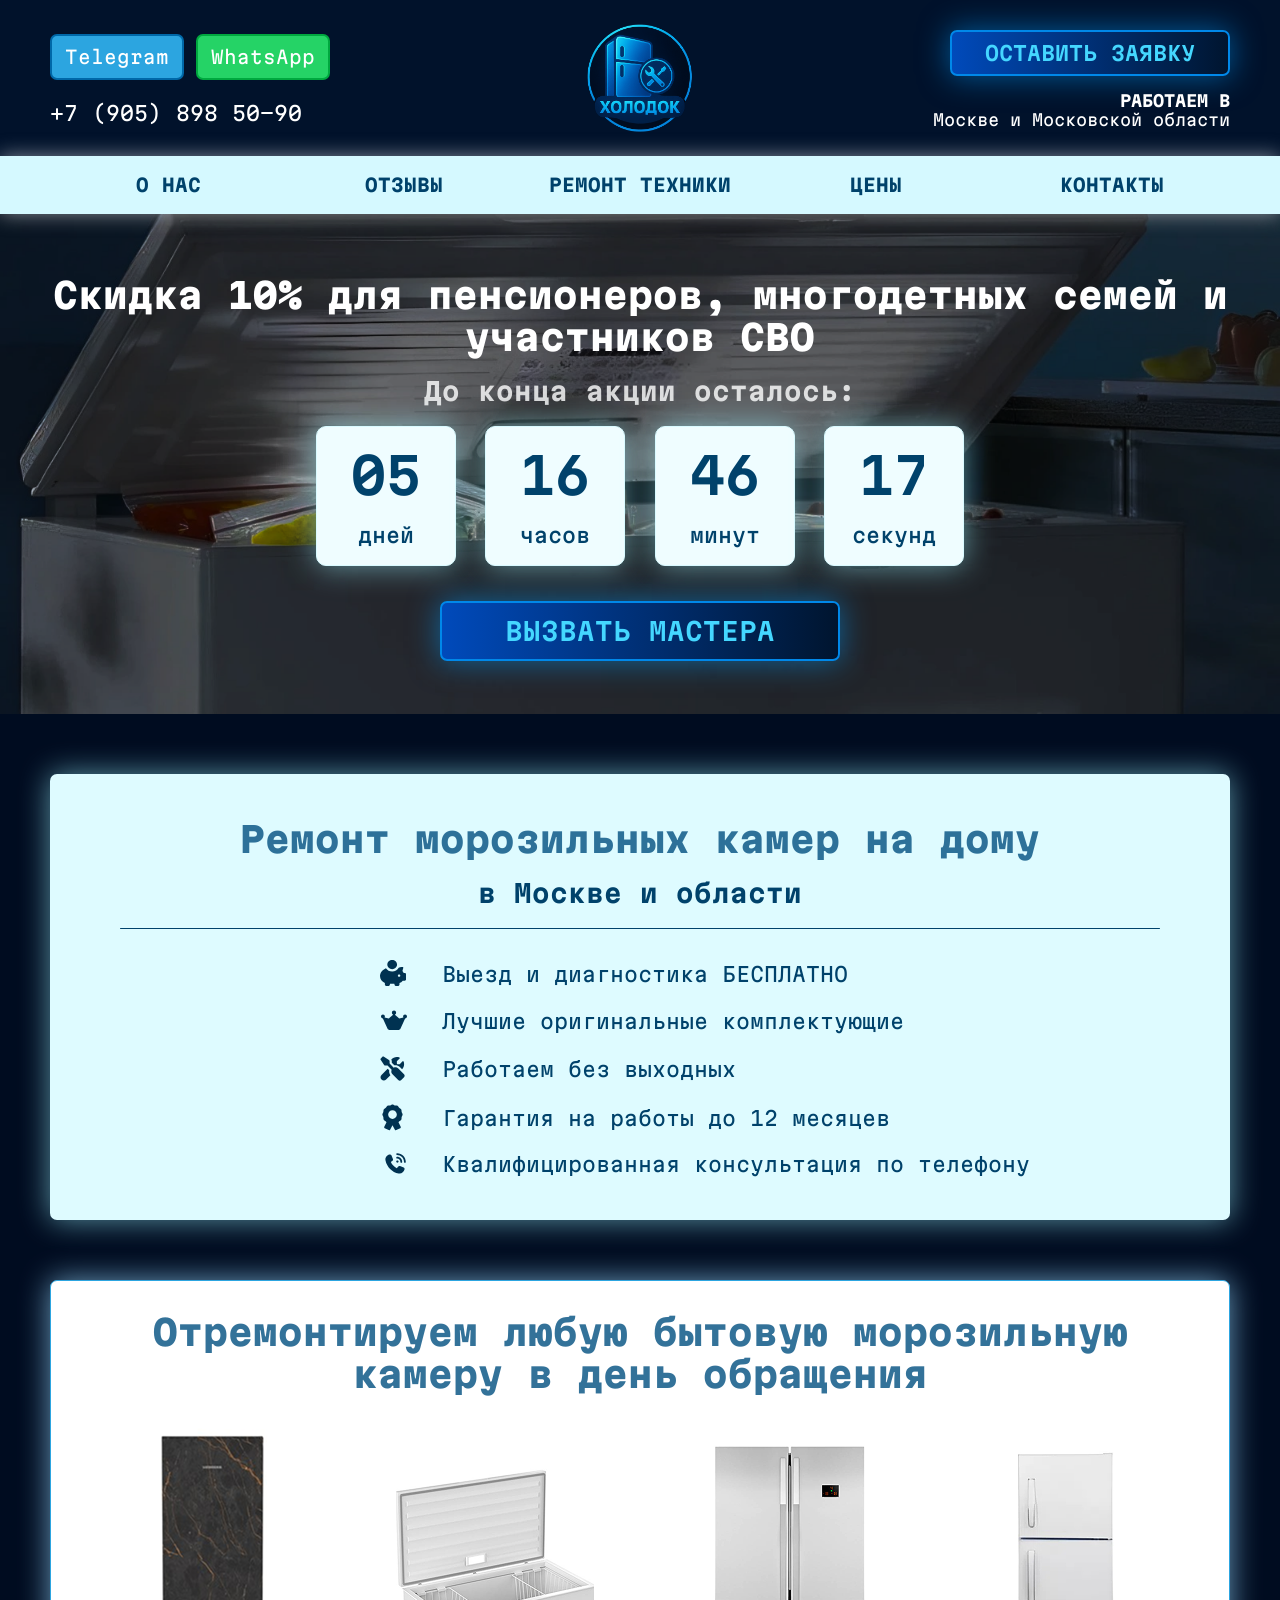
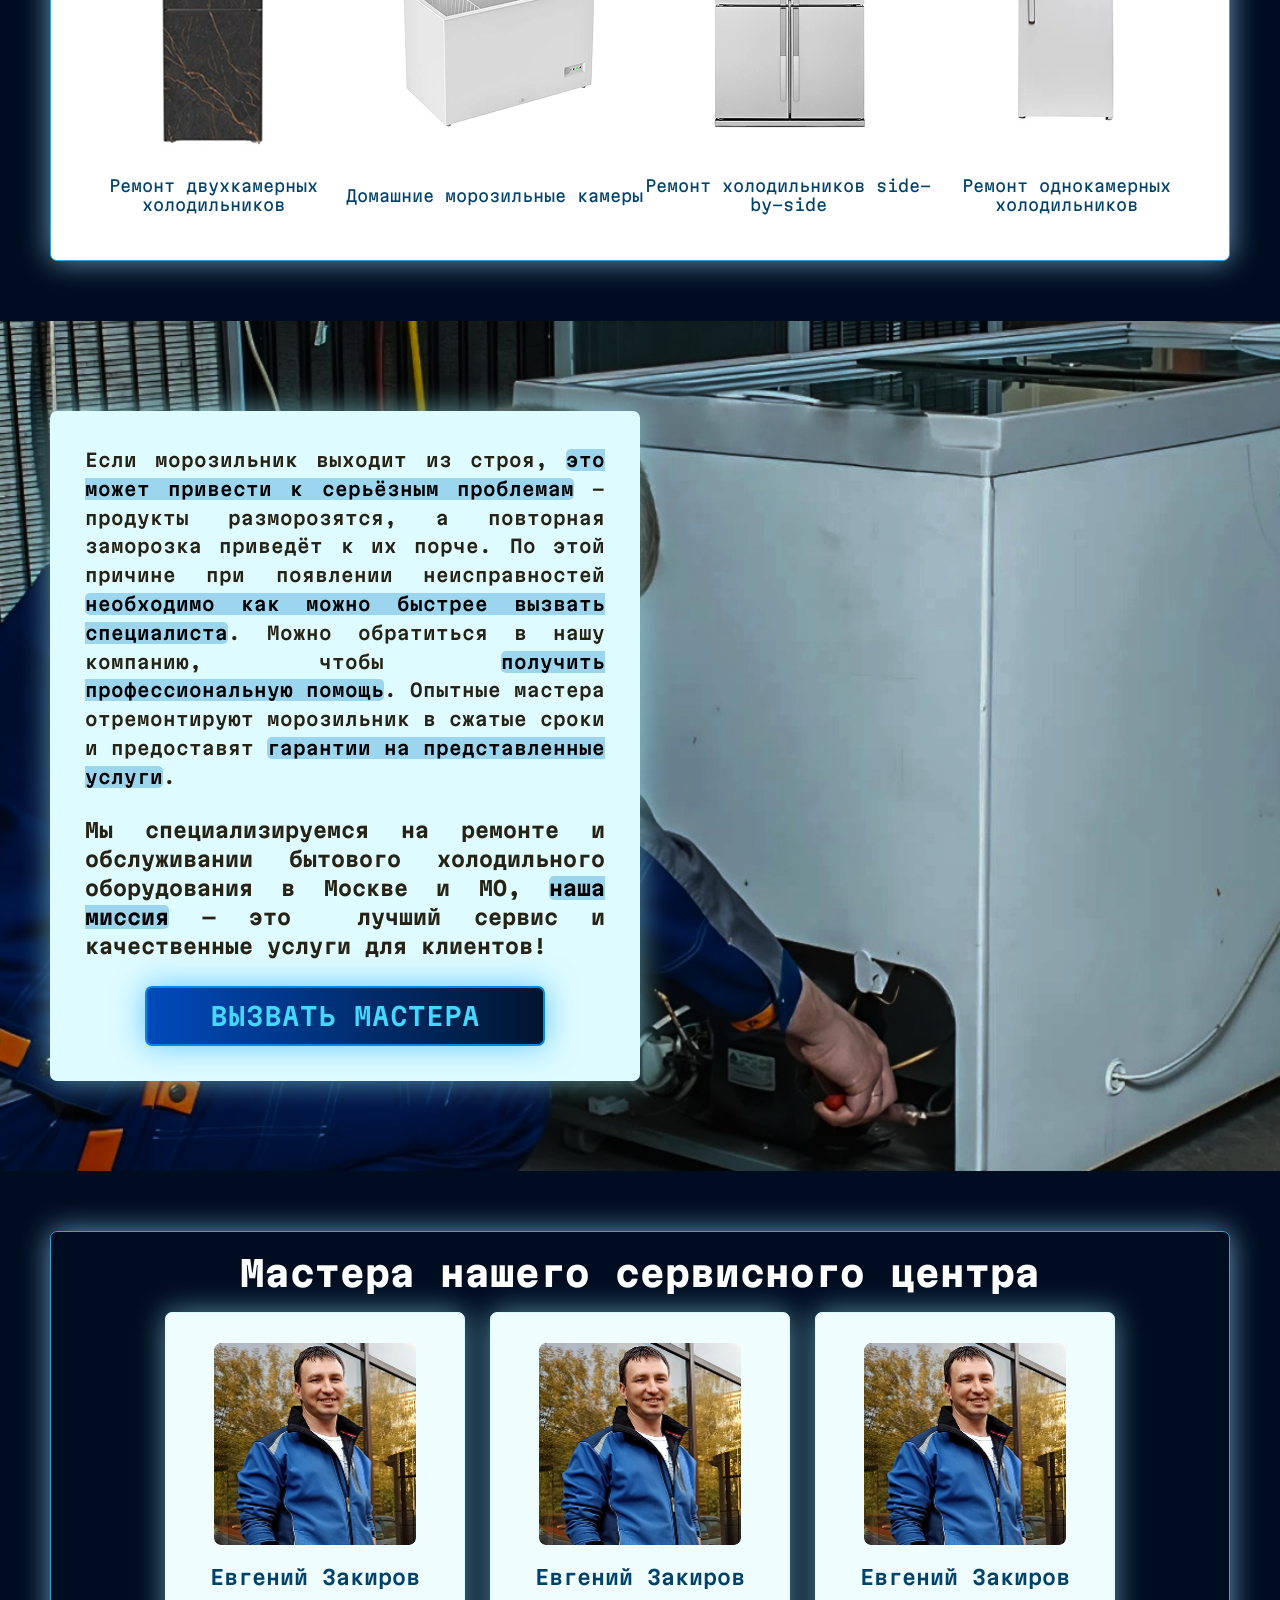
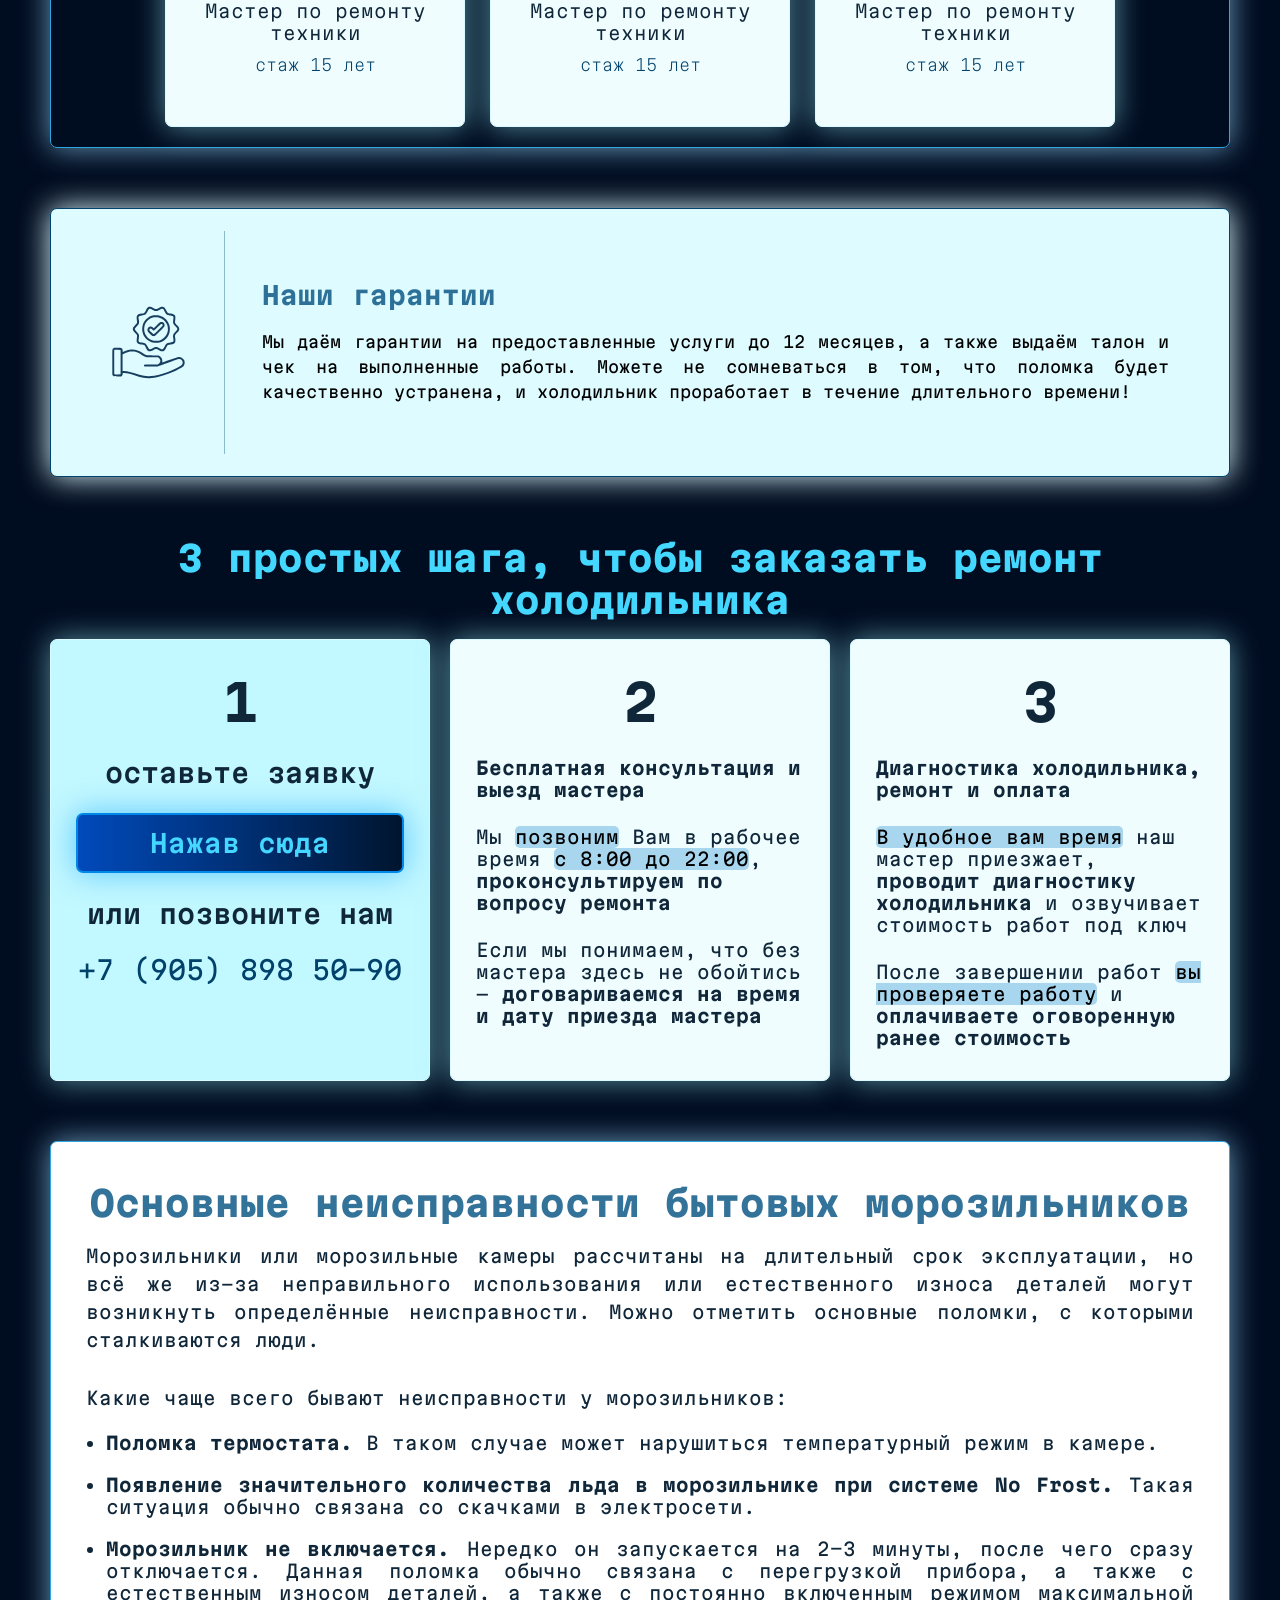
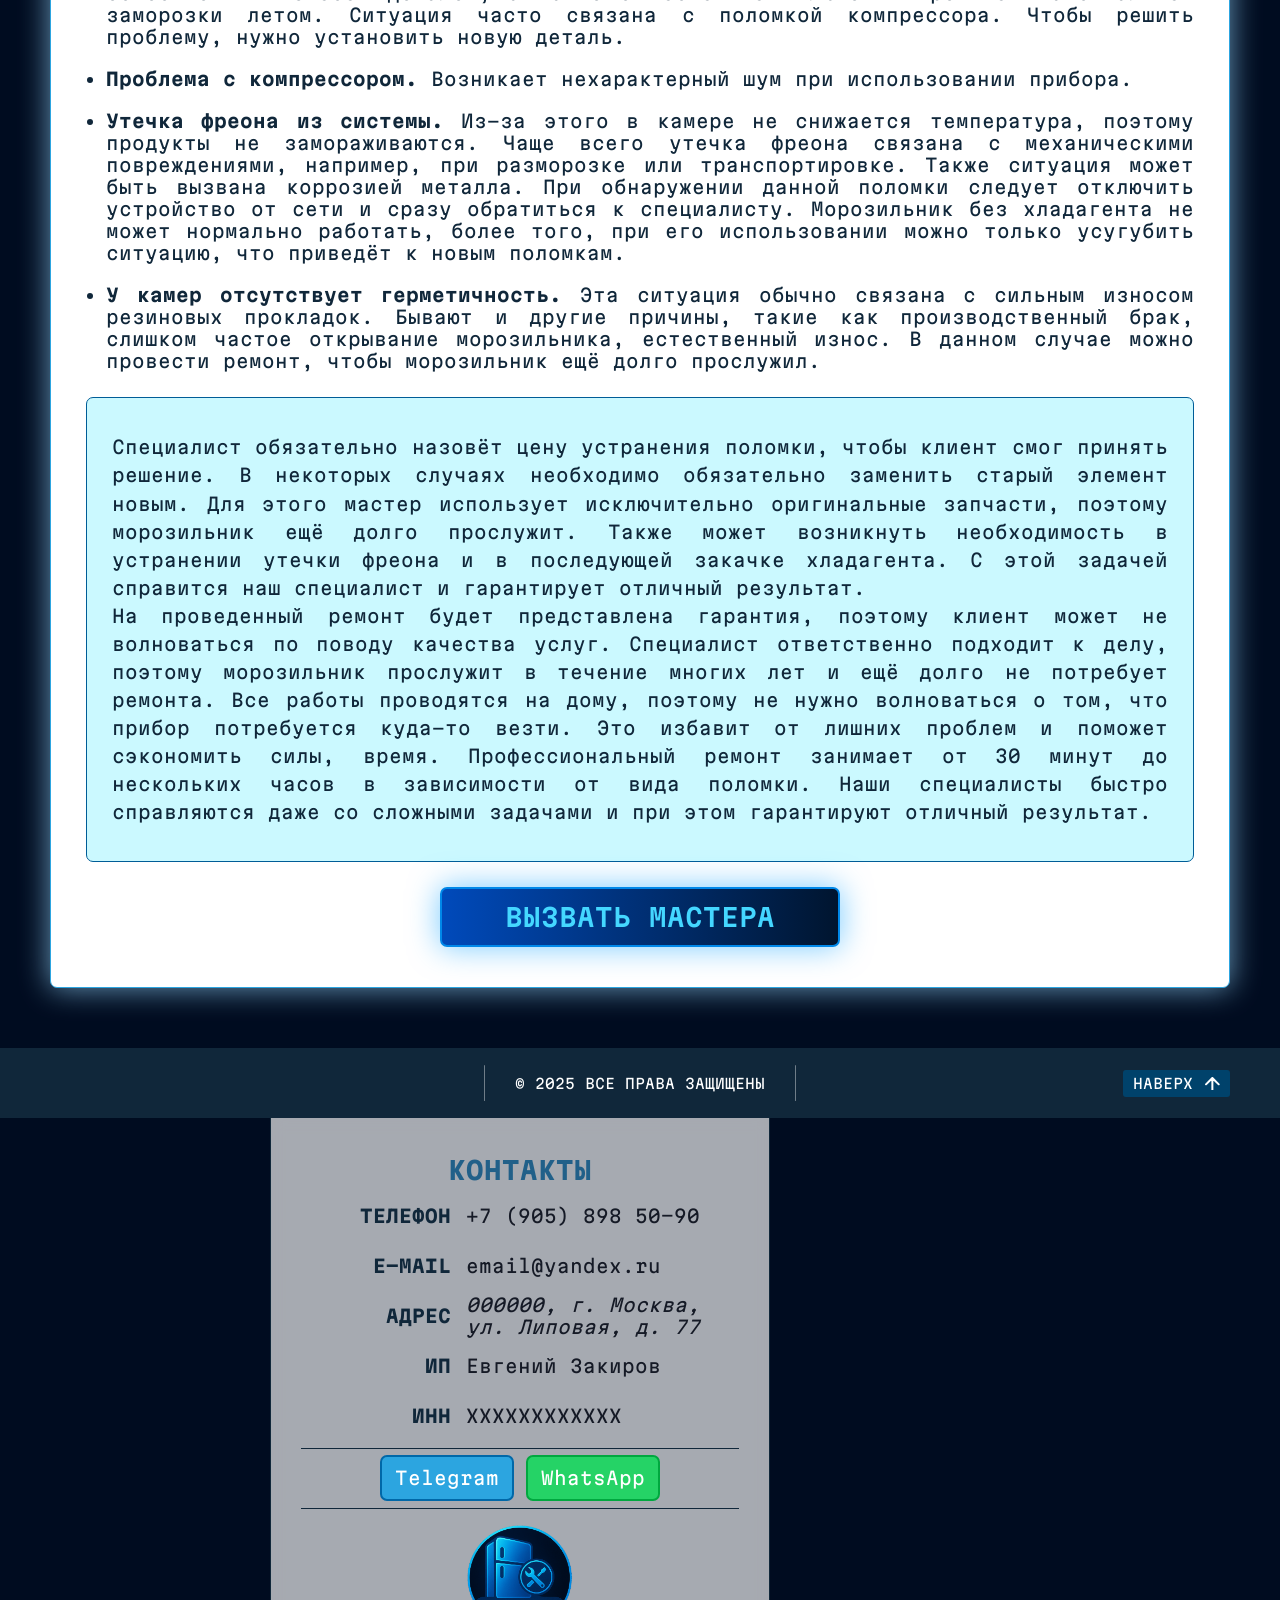
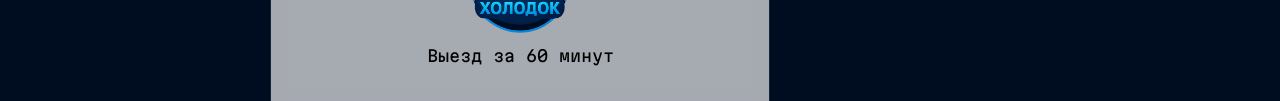
==== commit 54f8032e: "set dark design" ====
--- a/freezers.html
+++ b/freezers.html
@@ -1 +1 @@
-<!DOCTYPE html><html lang="ru"><head><meta charset="UTF-8"><meta name="viewport" content="width=device-width, initial-scale=1.0"><link rel="preconnect" href="https://fonts.googleapis.com"><link rel="preconnect" href="https://fonts.gstatic.com" crossorigin><link href="https://fonts.googleapis.com/css2?family=Martian+Mono:wght@100..800&display=swap" rel="stylesheet"><link rel="apple-touch-icon" sizes="57x57" href="images/favicon/apple-icon-57x57.png"><link rel="apple-touch-icon" sizes="60x60" href="images/favicon/apple-icon-60x60.png"><link rel="apple-touch-icon" sizes="72x72" href="images/favicon/apple-icon-72x72.png"><link rel="apple-touch-icon" sizes="76x76" href="images/favicon/apple-icon-76x76.png"><link rel="apple-touch-icon" sizes="114x114" href="images/favicon/apple-icon-114x114.png"><link rel="apple-touch-icon" sizes="120x120" href="images/favicon/apple-icon-120x120.png"><link rel="apple-touch-icon" sizes="144x144" href="images/favicon/apple-icon-144x144.png"><link rel="apple-touch-icon" sizes="152x152" href="images/favicon/apple-icon-152x152.png"><link rel="apple-touch-icon" sizes="180x180" href="images/favicon/apple-icon-180x180.png"><link rel="icon" type="image/png" sizes="192x192" href="images/favicon/android-icon-192x192.png"><link rel="icon" type="image/png" sizes="32x32" href="images/favicon/favicon-32x32.png"><link rel="icon" type="image/png" sizes="96x96" href="images/favicon/favicon-96x96.png"><link rel="icon" type="image/png" sizes="16x16" href="images/favicon/favicon-16x16.png"><link rel="manifest" href="images/favicon/manifest.json"><meta name="msapplication-TileColor" content="#ffffff"><meta name="msapplication-TileImage" content="images/favicon/ms-icon-144x144.png"><meta name="theme-color" content="#ffffff"><link rel="stylesheet" href="styles/css/style.min.css"><title>Ремонт морозильников</title></head><body><div class="wrapper"><header id="up" class="header"><div class="hatBlock"><div class="container"><div class="hatBlock__contacts Desktop"><div class="contactBtnGroup"><a href="https://web.telegram.org" target="_blank" rel="noopener noreferrer" class="telegramBTN"><span>Telegram</span></a><a href="https://web.whatsapp.com" target="_blank" rel="noopener noreferrer" class="whatsappBTN"><span>WhatsApp</span></a></div><div class="phoneNumber"><a href="tel:+79058985090"> +7 (905) 898 50-90 </a></div></div><div class="hatBlock__logo"><a href="index.html" class="Desktop"><img src="images/icons/LOGO.svg" alt="logo" class="logo"></a><a href="index.html" class="Mobile"><img src="images/icons/holodokMobLogo.svg" alt="logo" class="logo"></a><span class="motto Desktop"></span></div><div class="hatBlock__motto Mobile"><span class="motto"> Выезд за 60 минут </span></div><div class="hatBlock__interactive Desktop"><button data-modal class="requestFormBTN middleBlueColorBG"> ОСТАВИТЬ ЗАЯВКУ </button><div><span style="font-weight: 700"> РАБОТАЕМ В </span><span> Москве и Московской области </span></div></div><div class="sandwitch Mobile"><span></span><span></span><span></span></div></div></div><nav class="navigationMenu"><div class="container"><ul class="navList"><li class="navigationElement"><a href="index.html#serviceAdvantages" class="navigationLink"> О НАС </a></li><li class="navigationElement"><a href="reviews.html#reviewSection" class="navigationLink"> ОТЗЫВЫ </a></li><li class="navigationElement dropDown"><span class="dropDownTitle"> РЕМОНТ ТЕХНИКИ </span><div class="dropDownMenu"><ul class="dropDownMenuList"><li class="dropDownMenu__item"><a href="freezers.html" class="dropDownMenu__link"> Морозильники </a></li><li class="dropDownMenu__item"><a href="refrigerators.html" class="dropDownMenu__link"> Холодильники </a></li><li class="dropDownMenu__item"><a href="wineCoolers.html" class="dropDownMenu__link"> Винные холодильники </a></li></ul></div></li><li class="navigationElement"><a href="prices.html" class="navigationLink"> ЦЕНЫ </a></li><li class="navigationElement"><a href="#down" class="navigationLink"> КОНТАКТЫ </a></li><li class="Mobile"><div class="hatBlock__contacts"><div class="contactBtnGroup"><a href="https://web.telegram.org" target="_blank" rel="noopener noreferrer" class="telegramBTN"><span>Telegram</span></a><a href="https://web.whatsapp.com" target="_blank" rel="noopener noreferrer" class="whatsappBTN"><span>WhatsApp</span></a></div><div class="phoneNumber"><a href="tel:+79058985090"> +7 (905) 898 50-90 </a></div></div></li><li class="Mobile"><div class="hatBlock__interactive"><span style="font-weight: 700"> РАБОТАЕМ В </span><span> Москве и Московской области </span></div></li></ul></div></nav></header><main class="main"><section class="promotion promotion__freezers"><div class="container"><div class="promotion__text"><h2 class="whiteTitle">- 15% Скидка на ремонт морозильника!</h2><h3 class="whiteTransparentTitle"> До конца акции осталось: </h3></div><div class="promotion__timer"><div class="timer"><div class="timer__block"><span class="blockValue" id="days">00</span><span class="blockParam">дней</span></div><div class="timer__block"><span class="blockValue" id="hours">00</span><span class="blockParam">часов</span></div><div class="timer__block"><span class="blockValue" id="minutes">00</span><span class="blockParam">минут</span></div><div class="timer__block"><span class="blockValue" id="seconds">00</span><span class="blockParam">секунд</span></div></div><button data-modal class="requestFormBTN middleBlueColorBG"> ВЫЗВАТЬ МАСТЕРА </button></div></div></section><section class="bait"><div class="container"><div class="bait__text"><h1 class="middleBlueColoredTitle">Ремонт морозильных камер на дому</h1><h3 class="darkBlueColoredTitle"> в Москве и области </h3></div><div class="bait__horizontalDevider"></div><ul class="bait__list"><li><img src="images/icons/pigBank.svg" class="bait__icon"><span>Выезд и диагностика БЕСПЛАТНО</span></li><li><img src="images/icons/crown.svg" class="bait__icon"><span>Лучшие оригинальные комплектующие</span></li><li><img src="images/icons/screwdriver-wrench.svg" class="bait__icon"><span>Работаем без выходных</span></li><li><img src="images/icons/award.svg" class="bait__icon"><span>Гарантия на работы до 36 месяцев</span></li><li><img src="images/icons/phone.svg" class="bait__icon"><span>Квалифицированная консультация по телефону</span></li></ul></div></section><section class="promise"><div class="container"><div class="promise__text"><h2 class="middleBlueColoredTitle">Отремонтируем любую бытовую морозильную камеру в день обращения</h2></div><div class="promise__content"><img src="images/pictures/leibherr-f.png" class="promise__image"><span>Ремонт двухкамерных холодильников</span><img src="images/pictures/morozilnik.png" class="promise__image"><span>Домашние морозильные камеры</span><img src="images/pictures/holodilnik-kamerniy.png" class="promise__image"><span>Ремонт холодильников side-by-side</span><img src="images/pictures/holodilnik-odnokamernyi.png" class="promise__image"><span>Ремонт однокамерных холодильников</span></div></div></section><section class="attention attention__freezers"><div class="container"><div class="attention__block"><p class="attention__text"> Если морозильник выходит из строя, <mark class="blue">это может привести к серьёзным проблемам</mark> – продукты разморозятся, а повторная заморозка приведёт к их порче. По этой причине при появлении неисправностей <mark class="blue">необходимо как можно быстрее вызвать специалиста</mark>. Можно обратиться в нашу компанию, чтобы <mark class="blue">получить профессиональную помощь</mark>. Опытные мастера отремонтируют морозильник в сжатые сроки и предоставят <mark class="blue">гарантии на представленные услуги</mark>. </p><div class="attention__mobBG attention__freezersMobBG"></div><p class="attention__warnText"> Мы специализируемся на ремонте и обслуживании бытового холодильного оборудования в Москве и МО, <mark class="blue">наша миссия</mark> — это  лучший сервис и качественные услуги для клиентов! </p><button data-modal class="requestFormBTN middleBlueColorBG"> ВЫЗВАТЬ МАСТЕРА </button></div></div></section><section class="ourRepairmans"><div class="container"><h2 class="middleBlueColoredTitle"> Мастера нашего сервисного центра </h2><div class="ourRepairmans__content"><div class="repairmanItem"><img src="images/pictures/evgeniy.png" alt="фото мастера" class="repairmanItem__img"><div class="repairmanItem__text"><p class="repairmanItem__repairmanName">Евгений Закиров</p><p class="repairmanItem__repairmanDirection">Мастер по ремонту техники</p><p class="repairmanItem__repairmanExperience">стаж 15 лет</p></div></div><div class="repairmanItem"><img src="images/pictures/evgeniy.png" alt="фото мастера" class="repairmanItem__img"><div class="repairmanItem__text"><p class="repairmanItem__repairmanName">Евгений Закиров</p><p class="repairmanItem__repairmanDirection">Мастер по ремонту техники</p><p class="repairmanItem__repairmanExperience">стаж 15 лет</p></div></div><div class="repairmanItem"><img src="images/pictures/evgeniy.png" alt="фото мастера" class="repairmanItem__img"><div class="repairmanItem__text"><p class="repairmanItem__repairmanName">Евгений Закиров</p><p class="repairmanItem__repairmanDirection">Мастер по ремонту техники</p><p class="repairmanItem__repairmanExperience">стаж 15 лет</p></div></div></div></div></section><section class="guarantee"><div class="container"><div class="guarantee__icon"><img src="images/icons/guarantee.svg"></div><div class="guarantee__verticalDevider"></div><div class="guarantee__horizontalDevider"></div><div class="guarantee__content"><h3 class="middleBlueColoredTitle">Наши гарантии</h3><p class="paragraph"> Мы даём гарантии на предоставленные услуги до 36 месяцев, а также выдаём талон и чек на выполненные работы. Можете не сомневаться в том, что поломка будет качественно устранена, и холодильник проработает в течение длительного времени! </p></div></div></section><section class="instruction"><div class="container"><h2 class="middleBlueColoredTitle"> 3 простых шага, чтобы заказать ремонт холодильника </h2><div class="instruction__content"><div class="stepBlock"><span class="stepBlock__num">1</span><p class="stepBlock__hugeParagraph"> оставьте заявку </p><button data-modal class="requestFormBTN middleBlueColorBG"> Нажав сюда </button><p class="stepBlock__hugeParagraph"> или позвоните нам </p><a href="tel:+79058985090"> +7 (905) 898 50-90 </a></div><div class="stepBlock"><span class="stepBlock__num">2</span><p class="stepBlock__regularParagraph mobCen"><b>Бесплатная консультация и выезд мастера</b></p><p class="stepBlock__regularParagraph"> Мы <mark class="blue">позвоним</mark> Вам в рабочее время <mark class="blue">с 8:00 до 22:00</mark>, <strong>проконсультируем по вопросу ремонта</strong></p><p class="stepBlock__regularParagraph"> Если мы понимаем, что без мастера здесь не обойтись — <strong>договариваемся на время и дату приезда мастера</strong></p></div><div class="stepBlock"><span class="stepBlock__num">3</span><p class="stepBlock__regularParagraph mobCen"><b>Диагностика холодильника, ремонт и оплата</b></p><p class="stepBlock__regularParagraph"><mark class="blue">В удобное вам время</mark> наш мастер приезжает, <strong>проводит диагностику холодильника</strong> и озвучивает стоимость работ под ключ </p><p class="stepBlock__regularParagraph"> После завершении работ <mark class="blue">вы проверяете работу</mark> и <strong>оплачиваете оговоренную ранее стоимость</strong></p></div></div></div></section><section class="malfunctions" id="malfunctions"><div class="container"><div class="malfunctions__content"><h2 class="middleBlueColoredTitle"> Основные неисправности бытовых морозильников </h2><p class="paragraph"> Морозильники или морозильные камеры рассчитаны на длительный срок эксплуатации, но всё же из-за неправильного использования или естественного износа деталей могут возникнуть определённые неисправности. Можно отметить основные поломки, с которыми сталкиваются люди. </p><p class="paragraph"> Какие чаще всего бывают неисправности у морозильников: </p><ul class="malfunctionsList"><li class="malfunctionsList__item"><strong> Поломка термостата. </strong> В таком случае может нарушиться температурный режим в камере. </li><li class="malfunctionsList__item"><strong> Появление значительного количества льда в морозильнике при системе No Frost. </strong> Такая ситуация обычно связана со скачками в электросети. </li><li class="malfunctionsList__item"><strong> Морозильник не включается. </strong> Нередко он запускается на 2-3 минуты, после чего сразу отключается. Данная поломка обычно связана с перегрузкой прибора, а также с естественным износом деталей, а также с постоянно включенным режимом максимальной заморозки летом. Ситуация часто связана с поломкой компрессора. Чтобы решить проблему, нужно установить новую деталь. </li><li class="malfunctionsList__item"><strong> Проблема с компрессором. </strong> Возникает нехарактерный шум при использовании прибора. </li><li class="malfunctionsList__item"><strong> Утечка фреона из системы. </strong> Из-за этого в камере не снижается температура, поэтому продукты не замораживаются. Чаще всего утечка фреона связана с механическими повреждениями, например, при разморозке или транспортировке. Также ситуация может быть вызвана коррозией металла. При обнаружении данной поломки следует отключить устройство от сети и сразу обратиться к специалисту. Морозильник без хладагента не может нормально работать, более того, при его использовании можно только усугубить ситуацию, что приведёт к новым поломкам. </li><li class="malfunctionsList__item"><strong> У камер отсутствует герметичность. </strong> Эта ситуация обычно связана с сильным износом резиновых прокладок. Бывают и другие причины, такие как производственный брак, слишком частое открывание морозильника, естественный износ. В данном случае можно провести ремонт, чтобы морозильник ещё долго прослужил. </li></ul></div><div class="malfunctions__attention"><p class="paragraph"> Специалист обязательно назовёт цену устранения поломки, чтобы клиент смог принять решение. В некоторых случаях необходимо обязательно заменить старый элемент новым. Для этого мастер использует исключительно оригинальные запчасти, поэтому морозильник ещё долго прослужит. Также может возникнуть необходимость в устранении утечки фреона и в последующей закачке хладагента. С этой задачей справится наш специалист и гарантирует отличный результат. </p><p class="paragraph"> На проведенный ремонт будет представлена гарантия, поэтому клиент может не волноваться по поводу качества услуг. Специалист ответственно подходит к делу, поэтому морозильник прослужит в течение многих лет и ещё долго не потребует ремонта. Все работы проводятся на дому, поэтому не нужно волноваться о том, что прибор потребуется куда-то везти. Это избавит от лишних проблем и поможет сэкономить силы, время. Профессиональный ремонт занимает от 30 минут до нескольких часов в зависимости от вида поломки. Наши специалисты быстро справляются даже со сложными задачами и при этом гарантируют отличный результат. </p></div><button data-modal class="requestFormBTN middleBlueColorBG"> ВЫЗВАТЬ МАСТЕРА </button></div></section></main><footer class="footer" id="down"><div class="footer__top"><div class="footer__verticalDevider"></div><span> © 2025 ВСЕ ПРАВА ЗАЩИЩЕНЫ </span><div class="footer__verticalDevider"></div><a href="#up" class="pageup"><span class="Desktop"> НАВЕРХ </span><img src="images/icons/UpArrow.svg"></a></div><div class="footer__contacts"><h3 class="middleBlueColoredTitle">КОНТАКТЫ</h3><div class="contactsField"><h4 class="contactsField__title">ТЕЛЕФОН</h4><a class="contactsField__descr" href="tel:+79058985090">+7 (905) 898 50-90</a><h4 class="contactsField__title">E-MAIL</h4><span class="contactsField__descr">email@yandex.ru</span><h4 class="contactsField__title">АДРЕС</h4><address class="contactsField__descr"> 000000, г. Москва, ул. Липовая, д. 77 </address><h4 class="contactsField__title">ИП</h4><span class="contactsField__descr">Евгений Закиров</span><h4 class="contactsField__title">ИНН</h4><span class="contactsField__descr">ХХХХХХХХХХХХ</span></div><div class="footer__horizontalDevider"></div><div class="contactBtnGroup"><a href="https://web.telegram.org" target="_blank" rel="noopener noreferrer" class="telegramBTN"><span>Telegram</span></a><a href="https://web.whatsapp.com" target="_blank" rel="noopener noreferrer" class="whatsappBTN"><span>WhatsApp</span></a></div><div class="footer__horizontalDevider"></div><div class="footer__logo"><a href="index.html" class="Desktop"><img src="images/icons/LOGO.svg" alt="logo" class="logo"></a><br><br><span class="motto"> Выезд за 60 минут </span></div></div><div class="footer__map"><iframe src="https://yandex.ru/map-widget/v1/?um=constructor%3A461d2c2717d1dd383976aae17f39134cff1a304d3abc587e0bac50bb87dbe971&amp;source=constructor" width="100%" height="580" frameborder="0"></iframe></div></footer><div class="modal"><div class="modal__dialog"><div class="modal__content"><div class="modal__close"><span data-close>&times;</span></div><form name="feedbackForm" action="#"><h2 class="middleBlueColoredTitle">Починим любой холодильник</h2><label for="brand">Выберите название бренда производителя</label><select required id="brand" name="brand"><option class="placeholder" value="" disabled selected hidden> Название бренда в выпадающем меню </option><option value="1"> бренд 1 </option><option value="2"> бренд 2 </option><option value="3"> бренд 3 </option><option value="4"> бренд 4 </option><option value="5"> бренд 5 </option></select><label class="beforeLabel" for="model">Выберите модель</label><select required id="model" name="model"><option class="placeholder" value="" disabled selected hidden> Название модели в выпадающем меню </option><option value="1"> модель 1 </option><option value="2"> модель 2 </option></select><label class="beforeLabel" for="clientName">Заполните форму обратной связи</label><input id="clientName" required placeholder="ФИО" name="clientName" type="text"><input id="phoneNumber" required placeholder="Ваш номер телефона" name="phoneNumber" type="tel"><select required id="feedbackTime" name="feedbackTime"><option class="placeholder" value="" disabled selected hidden> Когда вам можно перезвонить </option><option value="перезвонить в течение часа"> В течение часа </option><option value="перезвонить в течение дня"> В течение дня </option><option value="перезвонить в течение завтрашнего дня"> В течение завтрашнего дня </option></select><input type="submit" value="Отправить" class="submitBtn"></input></form></div></div></div></div><script src="scripts/clientScript.js"></script></body></html>+<!DOCTYPE html><html lang="ru"><head><meta charset="UTF-8"><meta name="viewport" content="width=device-width,initial-scale=1"><link rel="preconnect" href="https://fonts.googleapis.com"><link rel="preconnect" href="https://fonts.gstatic.com" crossorigin><link href="https://fonts.googleapis.com/css2?family=Martian+Mono:wght@100..800&display=swap" rel="stylesheet"><link rel="apple-touch-icon" sizes="57x57" href="images/favicon/apple-icon-57x57.png"><link rel="apple-touch-icon" sizes="60x60" href="images/favicon/apple-icon-60x60.png"><link rel="apple-touch-icon" sizes="72x72" href="images/favicon/apple-icon-72x72.png"><link rel="apple-touch-icon" sizes="76x76" href="images/favicon/apple-icon-76x76.png"><link rel="apple-touch-icon" sizes="114x114" href="images/favicon/apple-icon-114x114.png"><link rel="apple-touch-icon" sizes="120x120" href="images/favicon/apple-icon-120x120.png"><link rel="apple-touch-icon" sizes="144x144" href="images/favicon/apple-icon-144x144.png"><link rel="apple-touch-icon" sizes="152x152" href="images/favicon/apple-icon-152x152.png"><link rel="apple-touch-icon" sizes="180x180" href="images/favicon/apple-icon-180x180.png"><link rel="icon" type="image/png" sizes="192x192" href="images/favicon/android-icon-192x192.png"><link rel="icon" type="image/png" sizes="32x32" href="images/favicon/favicon-32x32.png"><link rel="icon" type="image/png" sizes="96x96" href="images/favicon/favicon-96x96.png"><link rel="icon" type="image/png" sizes="16x16" href="images/favicon/favicon-16x16.png"><link rel="manifest" href="images/favicon/manifest.json"><meta name="msapplication-TileColor" content="#ffffff"><meta name="msapplication-TileImage" content="images/favicon/ms-icon-144x144.png"><meta name="theme-color" content="#ffffff"><link rel="stylesheet" href="styles/css/style.min.css"><title>Ремонт морозильников</title></head><body><div class="wrapper"><header id="up" class="header"><div class="hatBlock"><div class="container"><div class="hatBlock__contacts Desktop"><div class="contactBtnGroup"><a href="https://web.telegram.org" target="_blank" rel="noopener noreferrer" class="telegramBTN"><span>Telegram</span></a> <a href="https://web.whatsapp.com" target="_blank" rel="noopener noreferrer" class="whatsappBTN"><span>WhatsApp</span></a></div><div class="phoneNumber"><a href="tel:+79058985090">+7 (905) 898 50-90</a></div></div><div class="hatBlock__logo"><a href="index.html" class="Desktop"><img src="images/icons/logoHOLODOK.png" alt="logo" class="logo"></a> <a href="index.html" class="Mobile"><img src="images/icons/holodokMiniLogo.png" alt="logo" class="logo" style="max-width:80px"></a> <span class="motto Desktop"></span></div><div class="hatBlock__motto Mobile"><span class="motto">Выезд за 60 минут</span></div><div class="hatBlock__interactive Desktop"><button data-modal class="requestFormBTN middleBlueColorBG">ОСТАВИТЬ ЗАЯВКУ</button><div><span style="font-weight:700">РАБОТАЕМ В</span> <span>Москве и Московской области</span></div></div><div class="sandwitch Mobile"><span></span><span></span><span></span></div></div></div><nav class="navigationMenu"><div class="container"><ul class="navList"><li class="navigationElement"><a href="index.html#serviceAdvantages" class="navigationLink">О НАС</a></li><li class="navigationElement"><a href="reviews.html#reviewSection" class="navigationLink">ОТЗЫВЫ</a></li><li class="navigationElement dropDown"><span class="dropDownTitle">РЕМОНТ ТЕХНИКИ</span><div class="dropDownMenu"><ul class="dropDownMenuList"><li class="dropDownMenu__item"><a href="freezers.html" class="dropDownMenu__link">Морозильники</a></li><li class="dropDownMenu__item"><a href="refrigerators.html" class="dropDownMenu__link">Холодильники</a></li><li class="dropDownMenu__item"><a href="wineCoolers.html" class="dropDownMenu__link">Винные холодильники</a></li></ul></div></li><li class="navigationElement"><a href="prices.html" class="navigationLink">ЦЕНЫ</a></li><li class="navigationElement"><a href="#down" class="navigationLink">КОНТАКТЫ</a></li><li class="Mobile"><div class="hatBlock__contacts"><div class="contactBtnGroup"><a href="https://web.telegram.org" target="_blank" rel="noopener noreferrer" class="telegramBTN"><span>Telegram</span></a> <a href="https://web.whatsapp.com" target="_blank" rel="noopener noreferrer" class="whatsappBTN"><span>WhatsApp</span></a></div><div class="phoneNumber"><a href="tel:+79058985090">+7 (905) 898 50-90</a></div></div></li><li class="Mobile"><div class="hatBlock__interactive"><span style="font-weight:700">РАБОТАЕМ В</span> <span>Москве и Московской области</span></div></li></ul></div></nav></header><main class="main"><a href="tel:+79058985090" id="phoneCallBTN" class="Mobile"><img src="images/icons/phone-white.svg"></a><section class="promotion promotion__freezers"><div class="container"><a href="index.html" class="Mobile LOGO"><img src="images/icons/logoHOLODOK.png" alt="logo" class="logo"></a><div class="promotion__text"><h2 class="whiteTitle">Скидка 10% для пенсионеров, многодетных семей и участников СВО</h2><h3 class="whiteTransparentTitle">До конца акции осталось:</h3></div><div class="promotion__timer"><div class="timer"><div class="timer__block"><span class="blockValue" id="days">00</span> <span class="blockParam">дней</span></div><div class="timer__block"><span class="blockValue" id="hours">00</span> <span class="blockParam">часов</span></div><div class="timer__block"><span class="blockValue" id="minutes">00</span> <span class="blockParam">минут</span></div><div class="timer__block"><span class="blockValue" id="seconds">00</span> <span class="blockParam">секунд</span></div></div><button data-modal class="requestFormBTN middleBlueColorBG">ВЫЗВАТЬ МАСТЕРА</button></div></div></section><section class="bait"><div class="container"><div class="bait__text"><h1 class="middleBlueColoredTitle">Ремонт морозильных камер на дому</h1><h3 class="darkBlueColoredTitle">в Москве и области</h3></div><div class="bait__horizontalDevider"></div><ul class="bait__list"><li><img src="images/icons/pigBank.svg" class="bait__icon"> <span>Выезд и диагностика БЕСПЛАТНО</span></li><li><img src="images/icons/crown.svg" class="bait__icon"> <span>Лучшие оригинальные комплектующие</span></li><li><img src="images/icons/screwdriver-wrench.svg" class="bait__icon"> <span>Работаем без выходных</span></li><li><img src="images/icons/award.svg" class="bait__icon"> <span>Гарантия на работы до 12 месяцев</span></li><li><img src="images/icons/phone.svg" class="bait__icon"> <span>Квалифицированная консультация по телефону</span></li></ul></div></section><section class="promise"><div class="container"><div class="promise__text"><h2 class="middleBlueColoredTitle">Отремонтируем любую бытовую морозильную камеру в день обращения</h2></div><div class="promise__content"><img src="images/pictures/leibherr-f.png" class="promise__image"> <span>Ремонт двухкамерных холодильников</span> <img src="images/pictures/morozilnik.png" class="promise__image"> <span>Домашние морозильные камеры</span> <img src="images/pictures/holodilnik-kamerniy.png" class="promise__image"> <span>Ремонт холодильников side-by-side</span> <img src="images/pictures/holodilnik-odnokamernyi.png" class="promise__image"> <span>Ремонт однокамерных холодильников</span></div></div></section><section class="attention attention__freezers"><div class="container"><div class="attention__block"><p class="attention__text">Если морозильник выходит из строя, <mark class="blue">это может привести к серьёзным проблемам</mark> – продукты разморозятся, а повторная заморозка приведёт к их порче. По этой причине при появлении неисправностей <mark class="blue">необходимо как можно быстрее вызвать специалиста</mark>. Можно обратиться в нашу компанию, чтобы <mark class="blue">получить профессиональную помощь</mark>. Опытные мастера отремонтируют морозильник в сжатые сроки и предоставят <mark class="blue">гарантии на представленные услуги</mark>.</p><div class="attention__mobBG attention__freezersMobBG"></div><p class="attention__warnText">Мы специализируемся на ремонте и обслуживании бытового холодильного оборудования в Москве и МО, <mark class="blue">наша миссия</mark> — это  лучший сервис и качественные услуги для клиентов!</p><button data-modal class="requestFormBTN middleBlueColorBG">ВЫЗВАТЬ МАСТЕРА</button></div></div></section><section class="ourRepairmans"><div class="container"><h2 class="whiteTitle">Мастера нашего сервисного центра</h2><div class="ourRepairmans__content"><div class="repairmanItem"><img src="images/pictures/evgeniy.png" alt="фото мастера" class="repairmanItem__img"><div class="repairmanItem__text"><p class="repairmanItem__repairmanName">Евгений Закиров</p><p class="repairmanItem__repairmanDirection">Мастер по ремонту техники</p><p class="repairmanItem__repairmanExperience">стаж 15 лет</p></div></div><div class="repairmanItem"><img src="images/pictures/evgeniy.png" alt="фото мастера" class="repairmanItem__img"><div class="repairmanItem__text"><p class="repairmanItem__repairmanName">Евгений Закиров</p><p class="repairmanItem__repairmanDirection">Мастер по ремонту техники</p><p class="repairmanItem__repairmanExperience">стаж 15 лет</p></div></div><div class="repairmanItem"><img src="images/pictures/evgeniy.png" alt="фото мастера" class="repairmanItem__img"><div class="repairmanItem__text"><p class="repairmanItem__repairmanName">Евгений Закиров</p><p class="repairmanItem__repairmanDirection">Мастер по ремонту техники</p><p class="repairmanItem__repairmanExperience">стаж 15 лет</p></div></div></div></div></section><section class="guarantee"><div class="container"><div class="guarantee__icon"><img src="images/icons/guarantee.svg"></div><div class="guarantee__verticalDevider"></div><div class="guarantee__horizontalDevider"></div><div class="guarantee__content"><h3 class="middleBlueColoredTitle">Наши гарантии</h3><p class="paragraph">Мы даём гарантии на предоставленные услуги до 12 месяцев, а также выдаём талон и чек на выполненные работы. Можете не сомневаться в том, что поломка будет качественно устранена, и холодильник проработает в течение длительного времени!</p></div></div></section><section class="instruction"><div class="container"><h2 class="lightBlueColoredTitle">3 простых шага, чтобы заказать ремонт холодильника</h2><div class="instruction__content"><div class="stepBlock"><span class="stepBlock__num">1</span><p class="stepBlock__hugeParagraph">оставьте заявку</p><button data-modal class="requestFormBTN middleBlueColorBG">Нажав сюда</button><p class="stepBlock__hugeParagraph">или позвоните нам</p><a href="tel:+79058985090">+7 (905) 898 50-90</a></div><div class="stepBlock"><span class="stepBlock__num">2</span><p class="stepBlock__regularParagraph mobCen"><b>Бесплатная консультация и выезд мастера</b></p><p class="stepBlock__regularParagraph">Мы <mark class="blue">позвоним</mark> Вам в рабочее время <mark class="blue">с 8:00 до 22:00</mark>, <strong>проконсультируем по вопросу ремонта</strong></p><p class="stepBlock__regularParagraph">Если мы понимаем, что без мастера здесь не обойтись — <strong>договариваемся на время и дату приезда мастера</strong></p></div><div class="stepBlock"><span class="stepBlock__num">3</span><p class="stepBlock__regularParagraph mobCen"><b>Диагностика холодильника, ремонт и оплата</b></p><p class="stepBlock__regularParagraph"><mark class="blue">В удобное вам время</mark> наш мастер приезжает, <strong>проводит диагностику холодильника</strong> и озвучивает стоимость работ под ключ</p><p class="stepBlock__regularParagraph">После завершении работ <mark class="blue">вы проверяете работу</mark> и <strong>оплачиваете оговоренную ранее стоимость</strong></p></div></div></div></section><section class="malfunctions" id="malfunctions"><div class="container"><div class="malfunctions__content"><h2 class="middleBlueColoredTitle">Основные неисправности бытовых морозильников</h2><p class="paragraph">Морозильники или морозильные камеры рассчитаны на длительный срок эксплуатации, но всё же из-за неправильного использования или естественного износа деталей могут возникнуть определённые неисправности. Можно отметить основные поломки, с которыми сталкиваются люди.</p><p class="paragraph">Какие чаще всего бывают неисправности у морозильников:</p><ul class="malfunctionsList"><li class="malfunctionsList__item"><strong>Поломка термостата.</strong> В таком случае может нарушиться температурный режим в камере.</li><li class="malfunctionsList__item"><strong>Появление значительного количества льда в морозильнике при системе No Frost.</strong> Такая ситуация обычно связана со скачками в электросети.</li><li class="malfunctionsList__item"><strong>Морозильник не включается.</strong> Нередко он запускается на 2-3 минуты, после чего сразу отключается. Данная поломка обычно связана с перегрузкой прибора, а также с естественным износом деталей, а также с постоянно включенным режимом максимальной заморозки летом. Ситуация часто связана с поломкой компрессора. Чтобы решить проблему, нужно установить новую деталь.</li><li class="malfunctionsList__item"><strong>Проблема с компрессором.</strong> Возникает нехарактерный шум при использовании прибора.</li><li class="malfunctionsList__item"><strong>Утечка фреона из системы.</strong> Из-за этого в камере не снижается температура, поэтому продукты не замораживаются. Чаще всего утечка фреона связана с механическими повреждениями, например, при разморозке или транспортировке. Также ситуация может быть вызвана коррозией металла. При обнаружении данной поломки следует отключить устройство от сети и сразу обратиться к специалисту. Морозильник без хладагента не может нормально работать, более того, при его использовании можно только усугубить ситуацию, что приведёт к новым поломкам.</li><li class="malfunctionsList__item"><strong>У камер отсутствует герметичность.</strong> Эта ситуация обычно связана с сильным износом резиновых прокладок. Бывают и другие причины, такие как производственный брак, слишком частое открывание морозильника, естественный износ. В данном случае можно провести ремонт, чтобы морозильник ещё долго прослужил.</li></ul></div><div class="malfunctions__attention"><p class="paragraph">Специалист обязательно назовёт цену устранения поломки, чтобы клиент смог принять решение. В некоторых случаях необходимо обязательно заменить старый элемент новым. Для этого мастер использует исключительно оригинальные запчасти, поэтому морозильник ещё долго прослужит. Также может возникнуть необходимость в устранении утечки фреона и в последующей закачке хладагента. С этой задачей справится наш специалист и гарантирует отличный результат.</p><p class="paragraph">На проведенный ремонт будет представлена гарантия, поэтому клиент может не волноваться по поводу качества услуг. Специалист ответственно подходит к делу, поэтому морозильник прослужит в течение многих лет и ещё долго не потребует ремонта. Все работы проводятся на дому, поэтому не нужно волноваться о том, что прибор потребуется куда-то везти. Это избавит от лишних проблем и поможет сэкономить силы, время. Профессиональный ремонт занимает от 30 минут до нескольких часов в зависимости от вида поломки. Наши специалисты быстро справляются даже со сложными задачами и при этом гарантируют отличный результат.</p></div><button data-modal class="requestFormBTN middleBlueColorBG">ВЫЗВАТЬ МАСТЕРА</button></div></section></main><footer class="footer" id="down"><div class="footer__top"><div class="footer__verticalDevider"></div><span>© 2025 ВСЕ ПРАВА ЗАЩИЩЕНЫ</span><div class="footer__verticalDevider"></div><a href="#up" class="pageup"><span class="Desktop">НАВЕРХ</span> <img src="images/icons/UpArrow.svg"></a></div><div class="footer__contacts"><h3 class="middleBlueColoredTitle">КОНТАКТЫ</h3><div class="contactsField"><h4 class="contactsField__title">ТЕЛЕФОН</h4><a class="contactsField__descr" href="tel:+79058985090">+7 (905) 898 50-90</a><h4 class="contactsField__title">E-MAIL</h4><span class="contactsField__descr">email@yandex.ru</span><h4 class="contactsField__title">АДРЕС</h4><address class="contactsField__descr">000000, г. Москва, ул. Липовая, д. 77</address><h4 class="contactsField__title">ИП</h4><span class="contactsField__descr">Евгений Закиров</span><h4 class="contactsField__title">ИНН</h4><span class="contactsField__descr">ХХХХХХХХХХХХ</span></div><div class="footer__horizontalDevider"></div><div class="contactBtnGroup"><a href="https://web.telegram.org" target="_blank" rel="noopener noreferrer" class="telegramBTN"><span>Telegram</span></a> <a href="https://web.whatsapp.com" target="_blank" rel="noopener noreferrer" class="whatsappBTN"><span>WhatsApp</span></a></div><div class="footer__horizontalDevider"></div><div class="footer__logo"><a href="index.html" class="Desktop"><img src="images/icons/logoHOLODOK.png" alt="logo" class="logo"></a> <span class="motto">Выезд за 60 минут</span></div></div><div class="footer__map"><iframe src="https://yandex.ru/map-widget/v1/?um=constructor%3A461d2c2717d1dd383976aae17f39134cff1a304d3abc587e0bac50bb87dbe971&amp;source=constructor" width="100%" height="580" frameborder="0"></iframe></div></footer><div class="modal"><div class="modal__dialog"><div class="modal__content"><div class="modal__close"><span data-close>&times;</span></div><form name="feedbackForm" action="#"><h2 class="middleBlueColoredTitle">Починим любой холодильник</h2><label for="brand">Выберите название бренда производителя</label><select required id="brand" name="brand"><option class="placeholder" value="" disabled selected hidden>Название бренда в выпадающем меню</option><option value="1">бренд 1</option><option value="2">бренд 2</option><option value="3">бренд 3</option><option value="4">бренд 4</option><option value="5">бренд 5</option></select><label class="beforeLabel" for="model">Выберите модель</label><select required id="model" name="model"><option class="placeholder" value="" disabled selected hidden>Название модели в выпадающем меню</option><option value="1">модель 1</option><option value="2">модель 2</option></select><label class="beforeLabel" for="clientName">Заполните форму обратной связи</label><input id="clientName" required placeholder="ФИО" name="clientName"> <input id="phoneNumber" required placeholder="Ваш номер телефона" name="phoneNumber" type="tel"><select required id="feedbackTime" name="feedbackTime"><option class="placeholder" value="" disabled selected hidden>Когда вам можно перезвонить</option><option value="перезвонить в течение часа">В течение часа</option><option value="перезвонить в течение дня">В течение дня</option><option value="перезвонить в течение завтрашнего дня">В течение завтрашнего дня</option></select><input type="submit" value="Отправить" class="submitBtn middleBlueColorBG"></form></div></div></div></div><script src="scripts/clientScript.js"></script></body></html>
--- a/styles/css/style.min.css
+++ b/styles/css/style.min.css
@@ -1 +1 @@
-.DarkBlueColorBG{background:#00426b}.middleBlueColorBG{background:#005d97}.middleYellowColorBG{background:#e3a92e}.middleGreenColorBG{background:#b4ca8b}.sectionTitle{font-size:40px}.whiteTitle{color:#fff}.whiteTransparentTitle{color:hsla(0,0%,100%,.8039215686)}.middleBlueColoredTitle{color:rgba(0,79,128,.8)}.middleGreenColoredTitle{color:#5b745c}.darkBlueColoredTitle{color:#00426b}.darkGreenColoredTitle{color:#00210c}.darkYellowColoredTitle{color:#272314}mark{border-radius:5px}mark.yellow{background-color:#fff2c7}mark.orange{background-color:#ffca6e}mark.orange{background-color:#ffca6e}mark.blue{background-color:rgba(0,122,197,.3)}*{border:none;-webkit-box-sizing:border-box;box-sizing:border-box;outline:none;margin:0;padding:0;text-decoration:none;font-family:"Martian Mono",monospace;scrollbar-color:#10273a hsla(0,0%,100%,0);scrollbar-width:7px}html,body{height:100%}.wrapper{min-height:100%;display:-webkit-box;display:-ms-flexbox;display:flex;-webkit-box-orient:vertical;-webkit-box-direction:normal;-ms-flex-direction:column;flex-direction:column}.main{-webkit-box-flex:1;-ms-flex:1 1 auto;flex:1 1 auto}.Mobile{display:none !important}.body_scrollHidden{overflow:hidden}.container{max-width:1180px;height:100%;margin:0 auto}section{padding-top:60px}.show{display:block !important}.fadeOut{-webkit-animation:fadeOut .3s;animation:fadeOut .3s}@-webkit-keyframes fadeOut{from{opacity:1}to{opacity:0}}@keyframes fadeOut{from{opacity:1}to{opacity:0}}.fadeIn{-webkit-animation:fadeIn .3s;animation:fadeIn .3s}@-webkit-keyframes fadeIn{from{opacity:0}to{opacity:1}}@keyframes fadeIn{from{opacity:0}to{opacity:1}}h1,h2{font-weight:800;font-size:35px;text-align:center;margin-bottom:18px}h3{font-weight:700;font-size:25px;text-align:center;margin-bottom:20px}h4{font-weight:700;font-size:18px;color:#10273a}button{cursor:pointer}.requestFormBTN{border-radius:7px;font-weight:600;font-size:25px;color:#fff;width:400px;height:60px}.modal{display:none;position:fixed;top:0;left:0;z-index:50;width:100%;height:100%;overflow:hidden;backdrop-filter:blur(5px);-webkit-box-shadow:0 0 30px 0px rgba(43,114,158,.6);box-shadow:0 0 30px 0px rgba(43,114,158,.6);background:rgba(31,74,101,.7)}.modal__dialog{width:100%;height:100%;display:-webkit-box;display:-ms-flexbox;display:flex;-webkit-box-pack:center;-ms-flex-pack:center;justify-content:center;-webkit-box-align:center;-ms-flex-align:center;align-items:center}.modal__content{display:-webkit-box;display:-ms-flexbox;display:flex;-webkit-box-orient:horizontal;-webkit-box-direction:reverse;-ms-flex-direction:row-reverse;flex-direction:row-reverse}.modal__close{font-size:70px;margin-top:-70px;margin-right:-50px;color:#cfeeff;text-shadow:0 0 10px #cfeeff}.modal__close span{cursor:pointer}.modal form{border-radius:7px;width:700px;max-height:750px;padding:35px 55px;display:-webkit-box;display:-ms-flexbox;display:flex;-webkit-box-orient:vertical;-webkit-box-direction:normal;-ms-flex-direction:column;flex-direction:column;-webkit-box-align:center;-ms-flex-align:center;align-items:center;-webkit-box-shadow:0 4px 30px 0px #b5f6ff;box-shadow:0 4px 30px 0px #b5f6ff;background:#effdff}.modal form .submitBtn{border:none;margin:0;border-radius:7px;width:340px;height:50px;color:#fff;background:#005d97;cursor:pointer;-webkit-transition:.3s all;transition:.3s all}.modal form .submitBtn:hover{text-shadow:0 0 5px #fff}.modal form h2{font-size:25px;margin-bottom:22px}.modal form label{cursor:pointer;width:100%;font-weight:400;font-size:20px;color:#00426b;margin-bottom:15px}.modal form input{margin-bottom:12px;color:rgba(0,66,107,.7)}.modal form input::-webkit-input-placeholder{color:rgba(0,66,107,.4)}.modal form input::-moz-placeholder{color:rgba(0,66,107,.4)}.modal form input:-ms-input-placeholder{color:rgba(0,66,107,.4)}.modal form input::-ms-input-placeholder{color:rgba(0,66,107,.4)}.modal form input::placeholder{color:rgba(0,66,107,.4)}.modal form ::picker(select){-webkit-appearance:base-select;-moz-appearance:base-select;appearance:base-select;border:none;border-radius:4px;padding:14px;width:590px;height:130px;-webkit-box-shadow:0 0 30px 0px rgba(0,66,107,.7);box-shadow:0 0 30px 0px rgba(0,66,107,.7);background:#005d97;margin-top:10px}.modal form select{cursor:pointer;-webkit-appearance:base-select;-moz-appearance:base-select;appearance:base-select;-webkit-box-align:center;-ms-flex-align:center;align-items:center;margin-bottom:25px;color:rgba(0,66,107,.7)}.modal form select::picker-icon{color:rgba(0,66,107,.4);font-size:22px;-webkit-transition:.4s rotate;transition:.4s rotate}.modal form select:open::picker-icon{rotate:90deg}.modal form .beforeLabel::before{content:"";display:block;position:absolute;width:590px;height:1px;background:#005d97;margin-top:-15px}.modal form input,.modal form select{background:#fff;border:1px solid #b5f6ff;border-radius:4px;width:100%;height:40px;padding:0 14px;font-weight:400;font-size:18px}.modal form option::checkmark{-webkit-box-ordinal-group:2;-ms-flex-order:1;order:1;content:""}.modal form option{-webkit-box-pack:justify;-ms-flex-pack:justify;justify-content:space-between;margin-bottom:5px;color:#fff;border-radius:5px;-webkit-transition:.5s all;transition:.5s all;padding:5px}.modal form option:hover,.modal form option:focus{text-shadow:0 0 10px #cfeeff;background:#0072b9}.promotion__wineCoolers{background:url("../../images/BG/wineCoolers_BG.png") center center/cover no-repeat;min-height:500px}.promotion__freezers{background:url("../../images/BG/morozilnye_kamery_BG.png") center center/cover no-repeat;min-height:500px}.promotion__refrigerators{background:url("../../images/BG/bg-img-third-desktop.png") center center/cover no-repeat;min-height:500px;padding-bottom:60px}.promotion__timer{width:100%;height:235px;display:-webkit-box;display:-ms-flexbox;display:flex;-webkit-box-orient:vertical;-webkit-box-direction:normal;-ms-flex-direction:column;flex-direction:column;-webkit-box-pack:justify;-ms-flex-pack:justify;justify-content:space-between;-webkit-box-align:center;-ms-flex-align:center;align-items:center}.timer{width:55%;height:-webkit-fit-content;height:-moz-fit-content;height:fit-content;display:-webkit-box;display:-ms-flexbox;display:flex;-webkit-box-pack:justify;-ms-flex-pack:justify;justify-content:space-between;-webkit-box-align:center;-ms-flex-align:center;align-items:center}.timer__block{border-radius:10px;width:140px;height:140px;display:-webkit-box;display:-ms-flexbox;display:flex;-webkit-box-orient:vertical;-webkit-box-direction:normal;-ms-flex-direction:column;flex-direction:column;-webkit-box-pack:space-evenly;-ms-flex-pack:space-evenly;justify-content:space-evenly;-webkit-box-align:center;-ms-flex-align:center;align-items:center;color:#00426b;border:1px solid #d9faff;-webkit-box-shadow:0 0 30px 0px rgba(153,242,255,.57);box-shadow:0 0 30px 0px rgba(153,242,255,.57);background:#effdff}.timer__block .blockValue{font-weight:600;font-size:50px}.timer__block .blockParam{font-weight:500;font-size:20px}.bait .container{-webkit-box-shadow:0 0 30px 0px rgba(153,242,255,.6);box-shadow:0 0 30px 0px rgba(153,242,255,.6);background:#defbff;padding:44px 70px}.bait__horizontalDevider{height:1px;border-radius:10px;width:100%;background:#00426b;margin:10px 0 30px 0}.bait__list{width:100%;list-style-type:none;display:-webkit-box;display:-ms-flexbox;display:flex;-webkit-box-orient:vertical;-webkit-box-direction:normal;-ms-flex-direction:column;flex-direction:column;gap:20px}.bait__list li{display:grid;grid-template-columns:.4fr 1fr;-webkit-box-align:center;-ms-flex-align:center;align-items:center;gap:35px}.bait__list span{font-weight:400;font-size:20px;color:#00426b}.bait__icon{justify-self:end}.attention{padding-top:0px !important;margin-top:60px;height:850px;background:url("../../images/BG/bg-img-first-desktop.webp") center center/cover no-repeat}.attention .container{display:-webkit-box;display:-ms-flexbox;display:flex;-webkit-box-align:center;-ms-flex-align:center;align-items:center}.attention__freezers{background:url("../../images/BG/bg-img-second-desktop.png") center center/cover no-repeat}.attention__block{border-radius:7px;width:590px;height:670px;-webkit-box-shadow:0 0 30px 0px rgba(153,242,255,.6);box-shadow:0 0 30px 0px rgba(153,242,255,.6);background:#defbff;padding:35px;display:-webkit-box;display:-ms-flexbox;display:flex;-webkit-box-orient:vertical;-webkit-box-direction:normal;-ms-flex-direction:column;flex-direction:column;-webkit-box-pack:justify;-ms-flex-pack:justify;justify-content:space-between;-webkit-box-align:center;-ms-flex-align:center;align-items:center}.attention__block p{color:#272314}.attention__text{font-weight:600;font-size:18px;line-height:160%;text-align:justify}.attention__warnText{font-weight:700;font-size:20px;line-height:145%;text-align:justify}.attention__mobBG{display:none}.promise .container{-webkit-box-shadow:0 0 30px 0px rgba(153,218,255,.7);box-shadow:0 0 30px 0px rgba(153,218,255,.7);border:1px solid #2ca5e0;border-radius:7px;padding:30px}.promise__content{display:grid;grid-auto-flow:column;grid-template-rows:1fr 70px;justify-items:center;-webkit-box-align:center;-ms-flex-align:center;align-items:center}.promise__content span{color:#00426b;text-align:center}.brands .container{-webkit-box-shadow:0 0 30px 0px rgba(153,218,255,.7);box-shadow:0 0 30px 0px rgba(153,218,255,.7);border:1px solid #2ca5e0;border-radius:7px;padding:30px}.brands .container h2{margin-bottom:40px !important}.brands__content{list-style-type:none;display:grid;grid-template-columns:repeat(6, 1fr);justify-items:center;-webkit-box-align:center;-ms-flex-align:center;align-items:center;gap:20px}.brands .brandItem__link{display:inline-block;width:100%;height:100%}.prices .container{-webkit-box-shadow:0 0 30px 0px rgba(153,218,255,.7);box-shadow:0 0 30px 0px rgba(153,218,255,.7);border:1px solid #2ca5e0;border-radius:7px;padding:30px;display:-webkit-box;display:-ms-flexbox;display:flex;-webkit-box-orient:vertical;-webkit-box-direction:normal;-ms-flex-direction:column;flex-direction:column;-webkit-box-align:center;-ms-flex-align:center;align-items:center}.prices__content{display:-webkit-box;display:-ms-flexbox;display:flex;-webkit-box-orient:vertical;-webkit-box-direction:normal;-ms-flex-direction:column;flex-direction:column;list-style-type:none;gap:15px;margin-bottom:20px;width:100%}.prices__content .serviceItem{padding:18px 45px;display:-webkit-box;display:-ms-flexbox;display:flex;-webkit-box-pack:justify;-ms-flex-pack:justify;justify-content:space-between;-webkit-box-align:center;-ms-flex-align:center;align-items:center;border-radius:7px;background:#defbff;color:#00426b;font-size:18px}.prices__attention{background:#cbf9ff;border:1px solid #005d97;border-radius:7px;padding:25px 45px;margin-bottom:20px}.paragraph{font-size:16px;line-height:156%;text-align:center}.advantages .container{-webkit-box-shadow:0 0 30px 0px rgba(153,218,255,.7);box-shadow:0 0 30px 0px rgba(153,218,255,.7);border:1px solid #2ca5e0;border-radius:7px;padding:30px;display:-webkit-box;display:-ms-flexbox;display:flex;-webkit-box-align:center;-ms-flex-align:center;align-items:center;-webkit-box-orient:vertical;-webkit-box-direction:normal;-ms-flex-direction:column;flex-direction:column}.advantages__content{display:-webkit-box;display:-ms-flexbox;display:flex;-webkit-box-pack:justify;-ms-flex-pack:justify;justify-content:space-between;-webkit-box-align:center;-ms-flex-align:center;align-items:center;-ms-flex-wrap:wrap;flex-wrap:wrap;gap:22px;margin-bottom:30px}.advantages__item{border-radius:7px;width:357px;height:357px;padding:33px 24px;display:-webkit-box;display:-ms-flexbox;display:flex;-webkit-box-orient:vertical;-webkit-box-direction:normal;-ms-flex-direction:column;flex-direction:column;gap:26px;-webkit-box-align:center;-ms-flex-align:center;align-items:center;background:#defbff}.advantages__title{text-align:center;color:#00426b}.advantages__body{text-align:center;color:#10273a}.advantages__body{font-size:18px;font-weight:400}.sectionTitle{margin-bottom:40px !important}.guarantee .container{border:1px solid #00426b;border-radius:7px;height:-webkit-fit-content;height:-moz-fit-content;height:fit-content;-webkit-box-shadow:0 0 30px 0px #defbff;box-shadow:0 0 30px 0px #defbff;background:#defbff;padding:22px 60px;display:-webkit-box;display:-ms-flexbox;display:flex;-webkit-box-pack:justify;-ms-flex-pack:justify;justify-content:space-between;-webkit-box-align:center;-ms-flex-align:center;align-items:center;gap:38px}.guarantee__horizontalDevider{display:none}.guarantee__verticalDevider{display:block;background:#8bbaca;width:1px;height:223px}.guarantee__icon{min-width:75px;min-height:75px;width:75px;height:75px}.guarantee__icon img{width:100%;height:100%}.guarantee__content h3{text-align:left}.guarantee__content p{text-align:justify}.reverse .container{-webkit-box-orient:horizontal;-webkit-box-direction:reverse;-ms-flex-direction:row-reverse;flex-direction:row-reverse}.reverse .guarantee__content h3{text-align:right}.reviews .container{display:-webkit-box;display:-ms-flexbox;display:flex;-webkit-box-orient:vertical;-webkit-box-direction:normal;-ms-flex-direction:column;flex-direction:column;gap:22px}.reviews__reviewItem{position:relative;border-radius:7px;min-height:280px;-webkit-box-shadow:0 0 30px 0px #defbff;box-shadow:0 0 30px 0px #defbff;background:#defbff;padding:37px 39px;display:-webkit-box;display:-ms-flexbox;display:flex;-webkit-box-orient:vertical;-webkit-box-direction:normal;-ms-flex-direction:column;flex-direction:column;gap:17px}.reviews__header{display:-webkit-box;display:-ms-flexbox;display:flex;-webkit-box-align:center;-ms-flex-align:center;align-items:center;gap:27px}.reviews__header h2{font-size:28px;margin:0;text-align:left}.reviews__header span{font-style:italic;font-weight:300;font-size:20px;color:#10273a}.reviews__horizontalDevider{width:100%;height:1px;background:#82bbcc}.reviews__verticalDevider{width:1px;height:26px;background:#82bbcc}.reviews__content{z-index:1}.reviews__content p{font-weight:200;font-size:20px;line-height:133%;text-align:justify;color:#10273a}.reviews__quotesIcon{position:absolute;right:33px;bottom:33px}.reviews__quotesIcon img{width:100%;height:100%}.malfunctions .container{-webkit-box-shadow:0 0 30px 0px rgba(153,218,255,.7);box-shadow:0 0 30px 0px rgba(153,218,255,.7);border:1px solid #2ca5e0;border-radius:7px;height:-webkit-fit-content;height:-moz-fit-content;height:fit-content;padding:40px 35px;display:-webkit-box;display:-ms-flexbox;display:flex;-webkit-box-orient:vertical;-webkit-box-direction:normal;-ms-flex-direction:column;flex-direction:column;-webkit-box-align:center;-ms-flex-align:center;align-items:center;gap:25px}.malfunctions__content .paragraph{font-size:18px;text-align:justify;color:#10273a}.malfunctions__content .paragraph:nth-child(2){margin-bottom:30px}.malfunctions__content .paragraph:nth-child(3){margin-bottom:20px}.malfunctions__content .malfunctionsList{color:#10273a;font-size:18px;text-align:justify;margin-left:20px;display:-webkit-box;display:-ms-flexbox;display:flex;-webkit-box-orient:vertical;-webkit-box-direction:normal;-ms-flex-direction:column;flex-direction:column;-webkit-box-pack:justify;-ms-flex-pack:justify;justify-content:space-between;gap:20px}.malfunctions__attention{border-radius:7px;width:100%;height:-webkit-fit-content;height:-moz-fit-content;height:fit-content;padding:35px 25px;background:#cbf9ff;border:1px solid #005d97}.malfunctions__attention .paragraph{font-weight:400;font-size:18px;text-align:justify;color:#10273a}.ourRepairmans .container{-webkit-box-shadow:0 0 30px 0px rgba(153,218,255,.7);box-shadow:0 0 30px 0px rgba(153,218,255,.7);border:1px solid #2ca5e0;border-radius:7px;padding:20px 30px}.ourRepairmans__content{display:-webkit-box;display:-ms-flexbox;display:flex;gap:25px;-webkit-box-pack:center;-ms-flex-pack:center;justify-content:center}.ourRepairmans__content .repairmanItem{display:-webkit-box;display:-ms-flexbox;display:flex;-webkit-box-orient:vertical;-webkit-box-direction:normal;-ms-flex-direction:column;flex-direction:column;-webkit-box-align:center;-ms-flex-align:center;align-items:center;padding:30px;gap:20px;border-radius:7px;width:300px;height:415px;border:1px solid #d9faff;-webkit-box-shadow:0 0 30px 0px rgba(153,242,255,.57);box-shadow:0 0 30px 0px rgba(153,242,255,.57);background:#effdff}.ourRepairmans__content .repairmanItem__text{display:-webkit-box;display:-ms-flexbox;display:flex;-webkit-box-orient:vertical;-webkit-box-direction:normal;-ms-flex-direction:column;flex-direction:column;gap:11px}.ourRepairmans__content .repairmanItem__img{border-radius:7px;width:85%}.ourRepairmans__content .repairmanItem p{text-align:center;color:#00426b}.ourRepairmans__content .repairmanItem__repairmanName{font-weight:600;font-size:20px}.ourRepairmans__content .repairmanItem__repairmanDirection{color:#10273a !important;font-weight:300;font-size:18px}.ourRepairmans__content .repairmanItem__repairmanExperience{font-weight:200;font-size:16px}.instruction__content{display:-webkit-box;display:-ms-flexbox;display:flex;-webkit-box-pack:justify;-ms-flex-pack:justify;justify-content:space-between}.instruction__content .stepBlock{border-radius:7px;width:380px;height:442px;border:1px solid #d9faff;-webkit-box-shadow:0 0 30px 0px rgba(153,242,255,.57);box-shadow:0 0 30px 0px rgba(153,242,255,.57);padding:32px 25px;display:-webkit-box;display:-ms-flexbox;display:flex;-webkit-box-orient:vertical;-webkit-box-direction:normal;-ms-flex-direction:column;flex-direction:column;-webkit-box-align:center;-ms-flex-align:center;align-items:center;gap:25px}.instruction__content .stepBlock button{width:100%}.instruction__content .stepBlock a{font-weight:400;font-size:26px;color:#00426b}.instruction__content .stepBlock:nth-child(1){background:#effdff}.instruction__content .stepBlock__num{font-weight:700;font-size:50px;text-align:center;color:#10273a}.instruction__content .stepBlock__hugeParagraph{font-weight:600;font-size:26px;text-align:center;color:#10273a}.instruction__content .stepBlock__regularParagraph{font-size:18px;color:#10273a}.hatBlock{background:#defbff;padding:14px}.hatBlock__contacts{display:-webkit-box;display:-ms-flexbox;display:flex;-webkit-box-orient:vertical;-webkit-box-direction:normal;-ms-flex-direction:column;flex-direction:column;-webkit-box-pack:space-evenly;-ms-flex-pack:space-evenly;justify-content:space-evenly}.hatBlock .phoneNumber a{font-weight:400;font-size:20px;color:#00426b}.hatBlock .container{height:128px;display:grid;grid-template-columns:repeat(3, 1fr)}.hatBlock__logo{display:-webkit-box;display:-ms-flexbox;display:flex;-webkit-box-orient:vertical;-webkit-box-direction:normal;-ms-flex-direction:column;flex-direction:column;-webkit-box-pack:space-evenly;-ms-flex-pack:space-evenly;justify-content:space-evenly;-webkit-box-align:center;-ms-flex-align:center;align-items:center}.hatBlock__interactive{display:-webkit-box;display:-ms-flexbox;display:flex;-webkit-box-orient:vertical;-webkit-box-direction:normal;-ms-flex-direction:column;flex-direction:column;-webkit-box-pack:space-evenly;-ms-flex-pack:space-evenly;justify-content:space-evenly;-webkit-box-align:end;-ms-flex-align:end;align-items:flex-end}.hatBlock__interactive div{display:-webkit-box;display:-ms-flexbox;display:flex;-webkit-box-orient:vertical;-webkit-box-direction:normal;-ms-flex-direction:column;flex-direction:column;-webkit-box-align:end;-ms-flex-align:end;align-items:flex-end;-webkit-box-pack:center;-ms-flex-pack:center;justify-content:center}.hatBlock__interactive span{text-align:right;color:#00426b}.hatBlock__interactive .requestFormBTN{width:280px;height:46px;font-size:20px}.contactBtnGroup{width:280px;display:-webkit-box;display:-ms-flexbox;display:flex;-webkit-box-pack:justify;-ms-flex-pack:justify;justify-content:space-between}.contactBtnGroup a{display:-webkit-box;display:-ms-flexbox;display:flex;-webkit-box-pack:center;-ms-flex-pack:center;justify-content:center;-webkit-box-align:center;-ms-flex-align:center;align-items:center;border-radius:7px;width:134px;height:46px;font-weight:400;font-size:18px;color:#fff}.contactBtnGroup .telegramBTN{background:#2ca5e0}.contactBtnGroup .whatsappBTN{background:#25d366}.navigationMenu{height:58px;position:relative;-webkit-box-shadow:0 0 20px 0px rgba(0,66,107,.2);box-shadow:0 0 20px 0px rgba(0,66,107,.2);background:#fff}.navigationMenu .container{height:100%}.navigationMenu .container .navList{height:100%;display:grid;grid-template-columns:repeat(5, 1fr);justify-items:center;-webkit-box-align:center;-ms-flex-align:center;align-items:center;list-style-type:none;color:#00426b}.navigationMenu .container .navList a{color:#00426b;font-weight:700;font-size:18px}.navigationMenu .container .navList .dropDownMenu__link{color:#fff}.dropDown{display:-webkit-box;display:-ms-flexbox;display:flex;-webkit-box-orient:vertical;-webkit-box-direction:normal;-ms-flex-direction:column;flex-direction:column;-webkit-box-align:center;-ms-flex-align:center;align-items:center;-webkit-box-pack:justify;-ms-flex-pack:justify;justify-content:space-between}.dropDownMenu{cursor:pointer;display:none;-webkit-transition:.5s all;transition:.5s all;padding-top:50px;position:absolute;height:-webkit-fit-content;height:-moz-fit-content;height:fit-content;margin:0 auto}.dropDownMenu_active{z-index:1;display:-webkit-box !important;display:-ms-flexbox !important;display:flex !important}.dropDownMenu .dropDownMenuList{display:-webkit-box;display:-ms-flexbox;display:flex;-webkit-box-orient:vertical;-webkit-box-direction:normal;-ms-flex-direction:column;flex-direction:column;-webkit-box-align:center;-ms-flex-align:center;align-items:center;-webkit-box-pack:justify;-ms-flex-pack:justify;justify-content:space-between;list-style-type:none;padding:20px;border-radius:7px;width:280px;height:140px;-webkit-box-shadow:0 0 20px 0px rgba(0,66,107,.7);box-shadow:0 0 20px 0px rgba(0,66,107,.7);background:#005d97}.dropDownTitle{font-weight:700;font-size:18px;cursor:pointer;z-index:2}.footer{position:relative;margin-top:60px}.footer_active{z-index:-1}.footer__top{display:-webkit-box;display:-ms-flexbox;display:flex;-webkit-box-pack:center;-ms-flex-pack:center;justify-content:center;-webkit-box-align:center;-ms-flex-align:center;align-items:center;width:100%;height:70px;background:#10273a}.footer__top span{font-weight:400;font-size:14px;color:#fff}.footer__verticalDevider{width:1px;height:36px;border-radius:.5px;background:hsla(0,0%,100%,.4);margin:0 30px}.footer__horizontalDevider{width:100%;height:1px;background:#10273a}.footer__contacts{position:absolute;top:70px;left:270px;width:500px;height:calc(100% - 70px);border-left:1px solid #10273a;border-right:1px solid #10273a;backdrop-filter:blur(8px);background:hsla(0,0%,100%,.65);padding:30px 30px;display:-webkit-box;display:-ms-flexbox;display:flex;-webkit-box-orient:vertical;-webkit-box-direction:normal;-ms-flex-direction:column;flex-direction:column;-webkit-box-pack:space-evenly;-ms-flex-pack:space-evenly;justify-content:space-evenly;-webkit-box-align:center;-ms-flex-align:center;align-items:center}.footer__contacts .contactsField{display:grid;grid-template-columns:150px 1fr;grid-template-rows:repeat(5, 50px);-webkit-box-align:center;-ms-flex-align:center;align-items:center;gap:0 15px}.footer__contacts .contactsField__descr{font-weight:400;font-size:18px;color:#151a26}.footer__contacts .contactsField__title{justify-self:end}.footer__contacts h3{margin-bottom:0 !important}.pageup{padding:0 10px;display:-webkit-box;display:-ms-flexbox;display:flex;-webkit-box-pack:justify;-ms-flex-pack:justify;justify-content:space-between;-webkit-box-align:center;-ms-flex-align:center;align-items:center;border-radius:3px;width:107px;height:27px;position:absolute;right:50px;background:#00426b}.pageup img{max-height:60%}#brandPageImage{margin:0 auto 18px auto;width:-webkit-fit-content;width:-moz-fit-content;width:fit-content}#brandPageImage img{width:200px}@media(max-width: 1200px){#brandPageImage{margin:0 auto 16px auto}#brandPageImage img{width:auto}.container{max-width:750px}section{padding-top:30px}h1,h2{font-size:20px;margin-bottom:16px}h3{font-size:16px;margin-bottom:18px}h4{font-weight:700;font-size:14px;color:#10273a}.sectionTitle{font-size:25px}.requestFormBTN{border-radius:5px;font-size:20px;width:250px;height:50px}.modal__close{font-size:50px;margin-top:-50px;margin-right:-35px}.modal form{width:500px;max-height:750px;padding:30px}.modal form .submitBtn{border-radius:5px;width:100%;height:45px}.modal form h2{font-size:20px;margin-bottom:20px}.modal form label{font-size:15px;margin-bottom:10px}.modal form input{margin-bottom:10px}.modal form ::picker(select){padding:7px;width:440px;height:100px;margin-top:8px}.modal form select{margin-bottom:20px}.modal form select::picker-icon{font-size:18px}.modal form .beforeLabel::before{width:440px;margin-top:-10px}.modal form input,.modal form select{height:35px;padding:0 12px;font-size:15px}.modal form option::checkmark{-webkit-box-ordinal-group:2;-ms-flex-order:1;order:1;content:""}.modal form option{border-radius:4px}.promotion__wineCoolers{min-height:320px}.promotion__freezers{min-height:320px}.promotion__refrigerators{min-height:320px;padding-bottom:30px}.promotion__timer{height:165px}.timer__block{border-radius:7px;width:95px;height:95px}.timer__block .blockValue{font-size:35px}.timer__block .blockParam{font-size:16px}.brands .container{padding:20px}.brands__content{gap:15px}.brands .brandItem__img{width:100%;height:100%}.bait{min-height:330px}.bait .container{padding:30px 50px}.bait__list{gap:12px}.bait__list li{grid-template-columns:.4fr 1fr;gap:20px}.bait__list li img{height:80%}.bait__list span{font-size:14px}.attention{margin-top:30px;height:650px}.attention__block{width:420px;height:540px;padding:22px}.attention__text{font-size:14px}.attention__warnText{font-size:16px}.attention__mobBG{display:block}.promise .container{padding:20px}.promise__content{grid-template-rows:200px 70px}.promise__content img{height:80%}.promise__content span{font-size:13px}.prices .container{border-radius:5px;padding:20px}.prices__content{gap:12px;margin-bottom:16px}.prices__content .serviceItem{padding:12px 25px;border-radius:5px;font-size:13px}.prices__content .serviceItem span:nth-child(2){min-width:110px;text-align:right}.prices__attention{border-radius:5px;padding:15px;margin-bottom:16px}.paragraph{font-size:13px;line-height:140%}.advantages .container{border-radius:5px;padding:20px}.advantages__content{gap:15px;margin-bottom:20px}.advantages__item{width:225px;height:250px;padding:15px 10px;gap:20px}.advantages__body{font-size:13px}.advantages__icon{width:50px;height:50px}.reviews .container{min-height:200px}.reviews__header{gap:20px}.reviews__header h2{font-size:18px}.reviews__header span{font-size:14px}.reviews__content p{font-size:14px;line-height:133%}.reviews__quotesIcon{max-width:50px;right:25px;bottom:25px}.malfunctions .container{padding:20px;gap:20px}.malfunctions__content .paragraph{font-size:13px}.malfunctions__content .paragraph:nth-child(2){margin-bottom:20px}.malfunctions__content .paragraph:nth-child(3){margin-bottom:10px}.malfunctions__content .malfunctionsList{font-size:13px;gap:15px}.malfunctions__attention{padding:15px}.malfunctions__attention .paragraph{font-size:13px}.ourRepairmans .container{padding:20px}.ourRepairmans__content{gap:20px;-webkit-box-pack:start;-ms-flex-pack:start;justify-content:flex-start;-webkit-box-orient:vertical;-webkit-box-direction:normal;-ms-flex-direction:column;flex-direction:column}.ourRepairmans__content .repairmanItem{-webkit-box-orient:horizontal;-webkit-box-direction:normal;-ms-flex-direction:row;flex-direction:row;padding:20px;gap:20px;width:100%;height:180px}.ourRepairmans__content .repairmanItem__text{gap:10px}.ourRepairmans__content .repairmanItem__img{height:100%;width:auto}.ourRepairmans__content .repairmanItem p{text-align:left}.ourRepairmans__content .repairmanItem__repairmanName{font-size:18px}.ourRepairmans__content .repairmanItem__repairmanDirection{font-size:15px}.ourRepairmans__content .repairmanItem__repairmanExperience{font-size:13px}.instruction__content .stepBlock{border-radius:7px;width:240px;min-height:405px;height:-webkit-fit-content;height:-moz-fit-content;height:fit-content;padding:22px 18px;gap:15px}.instruction__content .stepBlock a{font-size:15px}.instruction__content .stepBlock__num{font-size:35px}.instruction__content .stepBlock__hugeParagraph{font-size:18px}.instruction__content .stepBlock__regularParagraph{font-size:14px}.instruction__content .stepBlock .mobCen{text-align:center}.requestFormBTN{border-radius:5px;font-weight:500;font-size:18px}.hatBlock{padding:8px}.hatBlock .phoneNumber a{font-size:16px}.hatBlock .container{height:110px}.hatBlock__logo a{display:-webkit-box;display:-ms-flexbox;display:flex;-webkit-box-align:center;-ms-flex-align:center;align-items:center}.hatBlock__logo .motto{font-size:13px;color:#005d97}.hatBlock__interactive span{font-size:13px}.hatBlock__interactive .requestFormBTN{width:200px;height:35px;font-size:15px}.contactBtnGroup{width:200px}.contactBtnGroup a{border-radius:5px;width:94px;height:35px;font-weight:300;font-size:14px}.navigationMenu{height:50px}.navigationMenu .container .navList a{font-weight:600;font-size:14px}.dropDownMenu{padding-top:40px}.dropDownMenu .dropDownMenuList{padding:10px;border-radius:5px;width:230px;height:100px}.dropDownTitle{font-size:14px}.footer{position:relative;margin-top:30px}.footer__top{height:50px}.footer__top span{font-weight:300;font-size:10px}.footer__verticalDevider{height:25px;margin:0 20px}.footer__contacts{top:50px;left:100px;width:420px;height:calc(100% - 50px)}.footer__contacts .contactsField{display:grid;grid-template-columns:120px 1fr;grid-template-rows:repeat(5, 50px);-webkit-box-align:center;-ms-flex-align:center;align-items:center;gap:0 15px}.footer__contacts .contactsField__descr{font-size:14px}.pageup{padding:0 7px}.pageup span{font-size:13px}.pageup img{max-height:50%}}@media(max-width: 790px){#brandPageImage{margin:0 auto 12px auto}#brandPageImage img{width:100px}.sectionTitle{font-size:20px;margin-bottom:30px;margin-top:30px}.container{max-width:95%}.Desktop{display:none !important}.Mobile{display:-webkit-box !important;display:-ms-flexbox !important;display:flex !important}section{padding-top:30px}h1,h2{font-size:16px;margin-bottom:12px;line-height:22px}h3{font-size:13px}h4{font-size:11px}.requestFormBTN{font-size:13px;width:150px;height:35px}.promotion{padding-top:70px;margin-top:0}.promotion__timer{height:125px}.timer{width:300px}.timer__block{border-radius:7px;width:72px;height:72px}.timer__block .blockValue{font-size:25px}.timer__block .blockParam{font-size:12px}.bait{min-height:330px}.bait .container{padding:18px 20px}.bait__horizontalDevider{margin:10px 0 15px 0}.bait__list{gap:10px}.bait__list li{grid-template-columns:.2fr 1fr;gap:10px}.bait__list li img{justify-self:center;height:60%}.bait__list span{font-size:12px}.attention{height:-webkit-fit-content;height:-moz-fit-content;height:fit-content;background:none}.attention .container{-webkit-box-pack:center;-ms-flex-pack:center;justify-content:center}.attention__block{width:100%;height:-webkit-fit-content;height:-moz-fit-content;height:fit-content;padding:18px}.attention__text{font-size:12px;margin-bottom:10px}.attention__warnText{font-size:13px;margin:10px 0}.attention__mobBG{border-radius:7px;display:block;width:100%;height:250px;background:url("../../images/BG/bg-img-first-desktop.webp") center center/cover no-repeat}.attention__freezersMobBG{background:url("../../images/BG/bg-img-second-desktop.png") center center/cover no-repeat}.promise .container{padding:15px}.promise__content{display:grid;grid-auto-flow:row;grid-template-columns:1fr;grid-template-rows:repeat(180px 80px);justify-items:center;-webkit-box-align:center;-ms-flex-align:center;align-items:center}.promise__content img{max-height:200px}.promise__content span{font-size:13px}.promise__content span::after{content:"";display:block;width:80vw;height:1px;background:#005d97;margin:30px auto 0 auto}.promise__content span:last-child::after{display:none}.prices{padding-top:70px}.prices__content .serviceItem{-webkit-box-orient:vertical;-webkit-box-direction:normal;-ms-flex-direction:column;flex-direction:column;-webkit-box-pack:justify;-ms-flex-pack:justify;justify-content:space-between}.prices span:nth-child(2){font-weight:600;margin-top:10px;color:#005d97}.prices span{text-align:center}.advantages__item{width:100%;height:-webkit-fit-content;height:-moz-fit-content;height:fit-content;min-height:180px}.guarantee .container{border-radius:5px;width:100%;padding:15px 25px;-webkit-box-orient:vertical;-webkit-box-direction:normal;-ms-flex-direction:column;flex-direction:column;gap:20px}.guarantee__horizontalDevider{display:block;width:100%;height:1px;background:#8bbaca}.guarantee__verticalDevider{display:none}.guarantee h3{text-align:center !important;font-size:16px}.guarantee p{text-align:justify}.reviews .container{min-height:200px}.reviews .container .sectionTitle{margin-bottom:10px !important}.reviews__verticalDevider{height:5px;width:5px;border-radius:100%}.reviews__header{gap:5px;-webkit-box-orient:vertical;-webkit-box-direction:normal;-ms-flex-direction:column;flex-direction:column}.reviews__header h2{font-size:18px}.reviews__header span{font-size:14px}.reviews__content p{font-weight:300}.reviews__quotesIcon{opacity:.25;max-width:100%;min-width:200px;right:0;bottom:0}.instruction__content{-webkit-box-orient:vertical;-webkit-box-direction:normal;-ms-flex-direction:column;flex-direction:column;gap:20px}.instruction__content .stepBlock{border-radius:7px;width:100%;min-height:105px;padding:22px 18px;gap:15px}.instruction__content .stepBlock a{font-size:15px}.instruction__content .stepBlock__num{font-size:30px}.instruction__content .stepBlock__hugeParagraph{font-size:16px}.instruction__content .stepBlock__regularParagraph{text-align:justify;font-size:13px}.header{position:relative}.hatBlock{z-index:60;position:fixed;padding:12px 6px;width:100%;height:60px}.hatBlock .sandwitch{-webkit-box-orient:vertical;-webkit-box-direction:normal;-ms-flex-direction:column;flex-direction:column;-webkit-box-align:center;-ms-flex-align:center;align-items:center;-webkit-box-pack:space-evenly;-ms-flex-pack:space-evenly;justify-content:space-evenly;cursor:pointer;height:36px;justify-self:end}.hatBlock .sandwitch_active span:nth-child(1){-webkit-transform:translateY(8px) rotate(-45deg);transform:translateY(8px) rotate(-45deg)}.hatBlock .sandwitch_active span:nth-child(2){display:none}.hatBlock .sandwitch_active span:nth-child(3){-webkit-transform:translateY(-5px) rotate(45deg);transform:translateY(-5px) rotate(45deg)}.hatBlock .sandwitch span{width:30px;height:3px;background:#00426b;-webkit-transition:.5s all;transition:.5s all}.hatBlock__logo{width:100px;max-height:100%}.hatBlock__logo a{max-height:100%}.hatBlock__logo a img{max-height:36px}.hatBlock__contacts{height:70px;-webkit-box-pack:justify;-ms-flex-pack:justify;justify-content:space-between}.hatBlock .container{height:36px;display:grid;grid-template-columns:50px 1fr 50px;grid-template-rows:36px;justify-items:center;-webkit-box-align:center;-ms-flex-align:center;align-items:center}.hatBlock__motto{display:-webkit-box;display:-ms-flexbox;display:flex;-webkit-box-pack:center;-ms-flex-pack:center;justify-content:center;-webkit-box-align:center;-ms-flex-align:center;align-items:center}.hatBlock__motto .motto{font-size:12px;color:#005d97}.hatBlock__interactive{height:40px;-webkit-box-pack:justify;-ms-flex-pack:justify;justify-content:space-between;-webkit-box-align:center;-ms-flex-align:center;align-items:center}.hatBlock__interactive span{color:hsla(0,0%,100%,.7333333333)}.contactBtnGroup{width:250px}.contactBtnGroup a{width:120px;height:35px}.navigationMenu{height:calc(100vh - 60px);width:100%;position:fixed;margin-top:60px;backdrop-filter:blur(5px);-webkit-box-shadow:0 0 30px 0px rgba(43,114,158,.6);box-shadow:0 0 30px 0px rgba(43,114,158,.6);background:rgba(31,74,101,.7);-webkit-transform:translateY(-100vh);transform:translateY(-100vh);-webkit-transition:.5s all;transition:.5s all;z-index:55}.navigationMenu_active{-webkit-transform:translateY(0);transform:translateY(0);min-height:420px}.navigationMenu .container{height:100%}.navigationMenu .container .navList{height:100%;display:-webkit-box;display:-ms-flexbox;display:flex;-webkit-box-orient:vertical;-webkit-box-direction:normal;-ms-flex-direction:column;flex-direction:column;-webkit-box-pack:space-evenly;-ms-flex-pack:space-evenly;justify-content:space-evenly;-webkit-box-align:center;-ms-flex-align:center;align-items:center;color:#fff}.navigationMenu .container .navList a{color:#fff;font-weight:500;font-size:14px}.navigationMenu .container .navList .phoneNumber{display:-webkit-box;display:-ms-flexbox;display:flex;-webkit-box-pack:center;-ms-flex-pack:center;justify-content:center}.dropDownMenu{display:none;position:relative;pointer-events:all;padding-top:20px;-webkit-transition:.5s all;transition:.5s all}.dropDownMenu_active{display:-webkit-box;display:-ms-flexbox;display:flex}.dropDownMenu .dropDownMenuList{backdrop-filter:blur(15px);background:rgba(63,123,161,.6);-webkit-box-shadow:0 0 30px 0px rgba(63,123,161,.6);box-shadow:0 0 30px 0px rgba(63,123,161,.6)}.dropDownTitle{font-weight:500;font-size:14px}.footer{margin-top:20px}.footer__verticalDevider{height:25px;margin:0 20px}.footer__horizontalDevider{display:none}.footer__logo{display:none}.footer__contacts{top:50px;left:50%;-webkit-transform:translateX(-50%);transform:translateX(-50%);width:90%;height:290px;border-bottom:1px solid #10273a;border-radius:0 0 15px 15px;padding:15px;-webkit-box-pack:justify;-ms-flex-pack:justify;justify-content:space-between}.footer__contacts .contactsField{grid-template-columns:75px 1fr;grid-template-rows:repeat(5, 30px);gap:0 10px}.footer__contacts .contactsField__descr{font-size:12px}.footer .contactBtnGroup{-webkit-box-orient:vertical;-webkit-box-direction:normal;-ms-flex-direction:column;flex-direction:column;-webkit-box-align:center;-ms-flex-align:center;align-items:center;height:70px}.footer .contactBtnGroup a{border-radius:5px;width:140px;height:30px}.pageup{position:fixed;z-index:1;bottom:10px;right:10px;padding:7px;width:45px;height:45px;-webkit-box-pack:center;-ms-flex-pack:center;justify-content:center;border-radius:100%}.pageup img{max-height:50%}.ourRepairmans__content .repairmanItem__repairmanName{font-size:15px}.ourRepairmans__content .repairmanItem__repairmanDirection{font-size:13px}.ourRepairmans__content .repairmanItem__repairmanExperience{font-size:12px}}@media(max-width: 600px){.modal__content{-webkit-box-orient:vertical;-webkit-box-direction:normal;-ms-flex-direction:column;flex-direction:column}.modal__close{font-size:30px;margin:0 8px -36px 0;display:-webkit-box;display:-ms-flexbox;display:flex;-webkit-box-pack:end;-ms-flex-pack:end;justify-content:flex-end;color:rgba(0,79,128,.6);text-shadow:0 0 10px #cfeeff;z-index:1}.modal form{width:90vw;max-height:-webkit-fit-content;max-height:-moz-fit-content;max-height:fit-content;padding:15px}.modal form .submitBtn{border-radius:4px;height:35px}.modal form h2{font-size:15px;margin-bottom:15px}.modal form label{font-size:13px}.modal form ::picker(select){padding:4px;width:80vw}.modal form select{margin-bottom:20px}.modal form select::picker-icon{font-size:15px}.modal form .beforeLabel::before{width:80vw}.modal form input,.modal form select{height:30px;padding:0 10px;font-size:13px}.brands .container{padding:15px}.brands__content{grid-template-columns:repeat(4, 1fr);gap:12px}}@media(max-width: 500px){.ourRepairmans__content{gap:15px}.ourRepairmans__content .repairmanItem{-webkit-box-orient:vertical;-webkit-box-direction:normal;-ms-flex-direction:column;flex-direction:column;gap:10px;width:100%;height:-webkit-fit-content;height:-moz-fit-content;height:fit-content}.ourRepairmans__content .repairmanItem__text{gap:10px}.ourRepairmans__content .repairmanItem__img{height:auto;width:70%}.ourRepairmans__content .repairmanItem p{text-align:center}}@media(max-width: 410px){.modal form select{height:50px}.brands .container{padding:15px}.brands__content{grid-template-columns:repeat(3, 1fr);gap:12px}}@media(max-width: 350px){.brands__content{grid-template-columns:repeat(2, 1fr)}}/*# sourceMappingURL=style.min.css.map */+.DarkBlueColorBG{background:#00426b}.middleBlueColorBG{border:2px solid #0088e9;color:#44d7ff !important;-webkit-box-shadow:0 0 30px 1px rgba(0,157,255,.5);box-shadow:0 0 30px 1px rgba(0,157,255,.5);background:-webkit-gradient(linear, left top, right top, from(#004abb), to(#00152f)) !important;background:linear-gradient(90deg, #004abb 0%, #00152f 100%) !important}.middleYellowColorBG{background:#e3a92e}.middleGreenColorBG{background:#b4ca8b}.sectionTitle{font-size:40px}.whiteTitle{color:#fff}.lightBlueColoredTitle{color:#44d7ff}.whiteTransparentTitle{color:hsla(0,0%,100%,.8039215686)}.middleBlueColoredTitle{color:rgba(0,79,128,.8)}.middleGreenColoredTitle{color:#5b745c}.darkBlueColoredTitle{color:#00426b}.darkGreenColoredTitle{color:#00210c}.darkYellowColoredTitle{color:#272314}mark{border-radius:5px}mark.yellow{background-color:#fff2c7}mark.orange{background-color:#ffca6e}mark.orange{background-color:#ffca6e}mark.blue{background-color:rgba(0,122,197,.3)}*{border:none;-webkit-box-sizing:border-box;box-sizing:border-box;outline:none;margin:0;padding:0;text-decoration:none;font-family:"Martian Mono",monospace;scrollbar-color:#10273a hsla(0,0%,100%,0);scrollbar-width:7px}html,body{height:100%}body{background-color:#000c20}.wrapper{min-height:100%;display:-webkit-box;display:-ms-flexbox;display:flex;-webkit-box-orient:vertical;-webkit-box-direction:normal;-ms-flex-direction:column;flex-direction:column}.main{-webkit-box-flex:1;-ms-flex:1 1 auto;flex:1 1 auto}.Mobile{display:none !important}.body_scrollHidden{overflow:hidden}.container{max-width:1180px;height:100%;margin:0 auto}section{padding-top:60px}.show{display:block !important}.fadeOut{-webkit-animation:fadeOut .3s;animation:fadeOut .3s}@-webkit-keyframes fadeOut{from{opacity:1}to{opacity:0}}@keyframes fadeOut{from{opacity:1}to{opacity:0}}.fadeIn{-webkit-animation:fadeIn .3s;animation:fadeIn .3s}@-webkit-keyframes fadeIn{from{opacity:0}to{opacity:1}}@keyframes fadeIn{from{opacity:0}to{opacity:1}}h1,h2{font-weight:800;font-size:35px;text-align:center;margin-bottom:18px}h3{font-weight:700;font-size:25px;text-align:center;margin-bottom:20px}h4{font-weight:700;font-size:18px;color:#10273a}button{cursor:pointer}.requestFormBTN{border-radius:7px;font-weight:600;font-size:25px;color:#fff;width:400px;height:60px}.modal{display:none;position:fixed;top:0;left:0;z-index:50;width:100%;height:100%;overflow:hidden;backdrop-filter:blur(5px);-webkit-box-shadow:0 0 30px 0px rgba(43,114,158,.6);box-shadow:0 0 30px 0px rgba(43,114,158,.6);background:rgba(31,74,101,.7)}.modal__dialog{width:100%;height:100%;display:-webkit-box;display:-ms-flexbox;display:flex;-webkit-box-pack:center;-ms-flex-pack:center;justify-content:center;-webkit-box-align:center;-ms-flex-align:center;align-items:center}.modal__content{display:-webkit-box;display:-ms-flexbox;display:flex;-webkit-box-orient:horizontal;-webkit-box-direction:reverse;-ms-flex-direction:row-reverse;flex-direction:row-reverse}.modal__close{font-size:70px;margin-top:-70px;margin-right:-50px;color:#cfeeff;text-shadow:0 0 10px #cfeeff}.modal__close span{cursor:pointer}.modal form{border-radius:7px;width:700px;max-height:750px;padding:35px 55px;display:-webkit-box;display:-ms-flexbox;display:flex;-webkit-box-orient:vertical;-webkit-box-direction:normal;-ms-flex-direction:column;flex-direction:column;-webkit-box-align:center;-ms-flex-align:center;align-items:center;-webkit-box-shadow:0 4px 30px 0px #b5f6ff;box-shadow:0 4px 30px 0px #b5f6ff;background:#effdff}.modal form .submitBtn{border:none;margin:0;border-radius:7px;width:340px;height:50px;color:#fff;cursor:pointer;-webkit-transition:.3s all;transition:.3s all}.modal form .submitBtn:hover{text-shadow:0 0 5px #fff}.modal form h2{font-size:25px;margin-bottom:22px}.modal form label{cursor:pointer;width:100%;font-weight:400;font-size:20px;color:#00426b;margin-bottom:15px}.modal form input{margin-bottom:12px;color:rgba(0,66,107,.7)}.modal form input::-webkit-input-placeholder{color:rgba(0,66,107,.4)}.modal form input::-moz-placeholder{color:rgba(0,66,107,.4)}.modal form input:-ms-input-placeholder{color:rgba(0,66,107,.4)}.modal form input::-ms-input-placeholder{color:rgba(0,66,107,.4)}.modal form input::placeholder{color:rgba(0,66,107,.4)}.modal form ::picker(select){-webkit-appearance:base-select;-moz-appearance:base-select;appearance:base-select;border:none;border-radius:4px;padding:14px;width:590px;height:130px;-webkit-box-shadow:0 0 30px 0px rgba(0,66,107,.7);box-shadow:0 0 30px 0px rgba(0,66,107,.7);background:#005d97;margin-top:10px}.modal form select{cursor:pointer;-webkit-appearance:base-select;-moz-appearance:base-select;appearance:base-select;-webkit-box-align:center;-ms-flex-align:center;align-items:center;margin-bottom:25px;color:rgba(0,66,107,.7)}.modal form select::picker-icon{color:rgba(0,66,107,.4);font-size:22px;-webkit-transition:.4s rotate;transition:.4s rotate}.modal form select:open::picker-icon{rotate:90deg}.modal form .beforeLabel::before{content:"";display:block;position:absolute;width:590px;height:1px;background:#005d97;margin-top:-15px}.modal form input,.modal form select{background:#fff;border:1px solid #b5f6ff;border-radius:4px;width:100%;height:40px;padding:0 14px;font-weight:400;font-size:18px}.modal form option::checkmark{-webkit-box-ordinal-group:2;-ms-flex-order:1;order:1;content:""}.modal form option{-webkit-box-pack:justify;-ms-flex-pack:justify;justify-content:space-between;margin-bottom:5px;color:#fff;border-radius:5px;-webkit-transition:.5s all;transition:.5s all;padding:5px}.modal form option:hover,.modal form option:focus{text-shadow:0 0 10px #cfeeff;background:#0072b9}.promotion__wineCoolers{background:url("../../images/BG/wineCoolers_BG.png") center center/cover no-repeat;min-height:500px}.promotion__freezers{background:url("../../images/BG/morozilnye_kamery_BG.png") center center/cover no-repeat;min-height:500px}.promotion__refrigerators{background:url("../../images/BG/bg-img-third-desktop.png") center center/cover no-repeat;min-height:500px;padding-bottom:60px}.promotion__timer{width:100%;height:235px;display:-webkit-box;display:-ms-flexbox;display:flex;-webkit-box-orient:vertical;-webkit-box-direction:normal;-ms-flex-direction:column;flex-direction:column;-webkit-box-pack:justify;-ms-flex-pack:justify;justify-content:space-between;-webkit-box-align:center;-ms-flex-align:center;align-items:center}.timer{width:55%;height:-webkit-fit-content;height:-moz-fit-content;height:fit-content;display:-webkit-box;display:-ms-flexbox;display:flex;-webkit-box-pack:justify;-ms-flex-pack:justify;justify-content:space-between;-webkit-box-align:center;-ms-flex-align:center;align-items:center}.timer__block{border-radius:10px;width:140px;height:140px;display:-webkit-box;display:-ms-flexbox;display:flex;-webkit-box-orient:vertical;-webkit-box-direction:normal;-ms-flex-direction:column;flex-direction:column;-webkit-box-pack:space-evenly;-ms-flex-pack:space-evenly;justify-content:space-evenly;-webkit-box-align:center;-ms-flex-align:center;align-items:center;color:#00426b;border:1px solid #d9faff;-webkit-box-shadow:0 0 30px 0px rgba(153,242,255,.57);box-shadow:0 0 30px 0px rgba(153,242,255,.57);background:#effdff}.timer__block .blockValue{font-weight:600;font-size:50px}.timer__block .blockParam{font-weight:500;font-size:20px}.bait .container{border-radius:7px;-webkit-box-shadow:0 0 30px 0px rgba(153,242,255,.6);box-shadow:0 0 30px 0px rgba(153,242,255,.6);background:#defbff;padding:44px 70px}.bait__horizontalDevider{height:1px;border-radius:10px;width:100%;background:#00426b;margin:10px 0 30px 0}.bait__list{width:100%;list-style-type:none;display:-webkit-box;display:-ms-flexbox;display:flex;-webkit-box-orient:vertical;-webkit-box-direction:normal;-ms-flex-direction:column;flex-direction:column;gap:20px}.bait__list li{display:grid;grid-template-columns:.4fr 1fr;-webkit-box-align:center;-ms-flex-align:center;align-items:center;gap:35px}.bait__list span{font-weight:400;font-size:20px;color:#00426b}.bait__icon{justify-self:end}.attention{padding-top:0px !important;margin-top:60px;height:850px;background:url("../../images/BG/bg-img-first-desktop.webp") center center/cover no-repeat}.attention .container{display:-webkit-box;display:-ms-flexbox;display:flex;-webkit-box-align:center;-ms-flex-align:center;align-items:center}.attention__freezers{background:url("../../images/BG/bg-img-second-desktop.png") center center/cover no-repeat}.attention__block{border-radius:7px;width:590px;height:670px;-webkit-box-shadow:0 0 30px 0px rgba(153,242,255,.6);box-shadow:0 0 30px 0px rgba(153,242,255,.6);background:#defbff;padding:35px;display:-webkit-box;display:-ms-flexbox;display:flex;-webkit-box-orient:vertical;-webkit-box-direction:normal;-ms-flex-direction:column;flex-direction:column;-webkit-box-pack:justify;-ms-flex-pack:justify;justify-content:space-between;-webkit-box-align:center;-ms-flex-align:center;align-items:center}.attention__block p{color:#272314}.attention__text{font-weight:600;font-size:18px;line-height:160%;text-align:justify}.attention__warnText{font-weight:700;font-size:20px;line-height:145%;text-align:justify}.attention__mobBG{display:none}.promise .container{background:#fff;-webkit-box-shadow:0 0 30px 0px rgba(153,218,255,.7);box-shadow:0 0 30px 0px rgba(153,218,255,.7);border:1px solid #2ca5e0;border-radius:7px;padding:30px}.promise__content{display:grid;grid-auto-flow:column;grid-template-rows:1fr 70px;justify-items:center;-webkit-box-align:center;-ms-flex-align:center;align-items:center}.promise__content span{color:#00426b;text-align:center}.brands .container{-webkit-box-shadow:0 0 30px 0px rgba(153,218,255,.7);box-shadow:0 0 30px 0px rgba(153,218,255,.7);border:1px solid #2ca5e0;border-radius:7px;padding:30px}.brands .container h2{margin-bottom:40px !important}.brands__content{list-style-type:none;display:grid;grid-template-columns:repeat(6, 1fr);justify-items:center;-webkit-box-align:center;-ms-flex-align:center;align-items:center;gap:20px}.brands .brandItem__link{display:inline-block;width:100%;height:100%}.prices .container{-webkit-box-shadow:0 0 30px 0px rgba(153,218,255,.7);box-shadow:0 0 30px 0px rgba(153,218,255,.7);border:1px solid #2ca5e0;border-radius:7px;padding:30px;display:-webkit-box;display:-ms-flexbox;display:flex;-webkit-box-orient:vertical;-webkit-box-direction:normal;-ms-flex-direction:column;flex-direction:column;-webkit-box-align:center;-ms-flex-align:center;align-items:center}.prices__content{display:-webkit-box;display:-ms-flexbox;display:flex;-webkit-box-orient:vertical;-webkit-box-direction:normal;-ms-flex-direction:column;flex-direction:column;list-style-type:none;gap:15px;margin-bottom:20px;width:100%}.prices__content .serviceItem{padding:18px 45px;display:-webkit-box;display:-ms-flexbox;display:flex;-webkit-box-pack:justify;-ms-flex-pack:justify;justify-content:space-between;-webkit-box-align:center;-ms-flex-align:center;align-items:center;border-radius:7px;color:#defbff;background:#001a4a;font-size:18px;-webkit-box-shadow:0 0 30px 0px rgba(153,218,255,.7);box-shadow:0 0 30px 0px rgba(153,218,255,.7);border:1px solid #2ca5e0}.prices__attention{background:#cbf9ff;border:1px solid #005d97;border-radius:7px;padding:25px 45px;margin-bottom:20px}.paragraph{font-size:16px;line-height:156%;text-align:center}.advantages .container{-webkit-box-shadow:0 0 30px 0px rgba(153,218,255,.7);box-shadow:0 0 30px 0px rgba(153,218,255,.7);border:1px solid #2ca5e0;border-radius:7px;padding:30px;display:-webkit-box;display:-ms-flexbox;display:flex;-webkit-box-align:center;-ms-flex-align:center;align-items:center;-webkit-box-orient:vertical;-webkit-box-direction:normal;-ms-flex-direction:column;flex-direction:column;background:#10273a}.advantages__content{display:-webkit-box;display:-ms-flexbox;display:flex;-webkit-box-pack:justify;-ms-flex-pack:justify;justify-content:space-between;-webkit-box-align:center;-ms-flex-align:center;align-items:center;-ms-flex-wrap:wrap;flex-wrap:wrap;gap:22px;margin-bottom:30px}.advantages__item{border-radius:7px;width:357px;height:357px;padding:33px 24px;display:-webkit-box;display:-ms-flexbox;display:flex;-webkit-box-orient:vertical;-webkit-box-direction:normal;-ms-flex-direction:column;flex-direction:column;gap:26px;-webkit-box-align:center;-ms-flex-align:center;align-items:center;background:#defbff;border:2px solid #005d97}.advantages__title{text-align:center;color:#00426b}.advantages__body{text-align:center;color:#10273a}.advantages__body{font-size:18px;font-weight:400}.sectionTitle{margin-bottom:40px !important}.guarantee .container{border:1px solid #00426b;border-radius:7px;height:-webkit-fit-content;height:-moz-fit-content;height:fit-content;-webkit-box-shadow:0 0 30px 0px #defbff;box-shadow:0 0 30px 0px #defbff;background:#defbff;padding:22px 60px;display:-webkit-box;display:-ms-flexbox;display:flex;-webkit-box-pack:justify;-ms-flex-pack:justify;justify-content:space-between;-webkit-box-align:center;-ms-flex-align:center;align-items:center;gap:38px}.guarantee__horizontalDevider{display:none}.guarantee__verticalDevider{display:block;background:#8bbaca;width:1px;height:223px}.guarantee__icon{min-width:75px;min-height:75px;width:75px;height:75px}.guarantee__icon img{width:100%;height:100%}.guarantee__content h3{text-align:left}.guarantee__content p{text-align:justify}.reverse .container{-webkit-box-orient:horizontal;-webkit-box-direction:reverse;-ms-flex-direction:row-reverse;flex-direction:row-reverse}.reverse .guarantee__content h3{text-align:right}.reviews .container{display:-webkit-box;display:-ms-flexbox;display:flex;-webkit-box-orient:vertical;-webkit-box-direction:normal;-ms-flex-direction:column;flex-direction:column;gap:22px}.reviews__reviewItem{position:relative;border-radius:7px;min-height:280px;-webkit-box-shadow:0 0 30px 0px #defbff;box-shadow:0 0 30px 0px #defbff;background:#defbff;padding:37px 39px;display:-webkit-box;display:-ms-flexbox;display:flex;-webkit-box-orient:vertical;-webkit-box-direction:normal;-ms-flex-direction:column;flex-direction:column;gap:17px}.reviews__header{display:-webkit-box;display:-ms-flexbox;display:flex;-webkit-box-align:center;-ms-flex-align:center;align-items:center;gap:27px}.reviews__header h2{font-size:28px;margin:0;text-align:left}.reviews__header span{font-style:italic;font-weight:300;font-size:20px;color:#10273a}.reviews__horizontalDevider{width:100%;height:1px;background:#82bbcc}.reviews__verticalDevider{width:1px;height:26px;background:#82bbcc}.reviews__content{z-index:1}.reviews__content p{font-weight:200;font-size:20px;line-height:133%;text-align:justify;color:#10273a}.reviews__quotesIcon{position:absolute;right:33px;bottom:33px}.reviews__quotesIcon img{width:100%;height:100%}.malfunctions .container{-webkit-box-shadow:0 0 30px 0px rgba(153,218,255,.7);box-shadow:0 0 30px 0px rgba(153,218,255,.7);border:1px solid #2ca5e0;border-radius:7px;height:-webkit-fit-content;height:-moz-fit-content;height:fit-content;padding:40px 35px;display:-webkit-box;display:-ms-flexbox;display:flex;-webkit-box-orient:vertical;-webkit-box-direction:normal;-ms-flex-direction:column;flex-direction:column;-webkit-box-align:center;-ms-flex-align:center;align-items:center;gap:25px;background:#fff}.malfunctions__content .paragraph{font-size:18px;text-align:justify;color:#10273a}.malfunctions__content .paragraph:nth-child(2){margin-bottom:30px}.malfunctions__content .paragraph:nth-child(3){margin-bottom:20px}.malfunctions__content .malfunctionsList{color:#10273a;font-size:18px;text-align:justify;margin-left:20px;display:-webkit-box;display:-ms-flexbox;display:flex;-webkit-box-orient:vertical;-webkit-box-direction:normal;-ms-flex-direction:column;flex-direction:column;-webkit-box-pack:justify;-ms-flex-pack:justify;justify-content:space-between;gap:20px}.malfunctions__attention{border-radius:7px;width:100%;height:-webkit-fit-content;height:-moz-fit-content;height:fit-content;padding:35px 25px;background:#cbf9ff;border:1px solid #005d97}.malfunctions__attention .paragraph{font-weight:400;font-size:18px;text-align:justify;color:#10273a}.ourRepairmans .container{-webkit-box-shadow:0 0 30px 0px rgba(153,218,255,.7);box-shadow:0 0 30px 0px rgba(153,218,255,.7);border:1px solid #2ca5e0;border-radius:7px;padding:20px 30px}.ourRepairmans__content{display:-webkit-box;display:-ms-flexbox;display:flex;gap:25px;-webkit-box-pack:center;-ms-flex-pack:center;justify-content:center}.ourRepairmans__content .repairmanItem{display:-webkit-box;display:-ms-flexbox;display:flex;-webkit-box-orient:vertical;-webkit-box-direction:normal;-ms-flex-direction:column;flex-direction:column;-webkit-box-align:center;-ms-flex-align:center;align-items:center;padding:30px;gap:20px;border-radius:7px;width:300px;height:415px;border:1px solid #d9faff;-webkit-box-shadow:0 0 30px 0px rgba(153,242,255,.57);box-shadow:0 0 30px 0px rgba(153,242,255,.57);background:#effdff}.ourRepairmans__content .repairmanItem__text{display:-webkit-box;display:-ms-flexbox;display:flex;-webkit-box-orient:vertical;-webkit-box-direction:normal;-ms-flex-direction:column;flex-direction:column;gap:11px}.ourRepairmans__content .repairmanItem__img{border-radius:7px;width:85%}.ourRepairmans__content .repairmanItem p{text-align:center;color:#00426b}.ourRepairmans__content .repairmanItem__repairmanName{font-weight:600;font-size:20px}.ourRepairmans__content .repairmanItem__repairmanDirection{color:#10273a !important;font-weight:300;font-size:18px}.ourRepairmans__content .repairmanItem__repairmanExperience{font-weight:200;font-size:16px}.instruction__content{display:-webkit-box;display:-ms-flexbox;display:flex;-webkit-box-pack:justify;-ms-flex-pack:justify;justify-content:space-between}.instruction__content .stepBlock{border-radius:7px;width:380px;height:442px;border:1px solid #d9faff;-webkit-box-shadow:0 0 30px 0px rgba(153,242,255,.57);box-shadow:0 0 30px 0px rgba(153,242,255,.57);padding:32px 25px;display:-webkit-box;display:-ms-flexbox;display:flex;-webkit-box-orient:vertical;-webkit-box-direction:normal;-ms-flex-direction:column;flex-direction:column;-webkit-box-align:center;-ms-flex-align:center;align-items:center;gap:25px;background:#effdff}.instruction__content .stepBlock button{width:100%}.instruction__content .stepBlock a{font-weight:400;font-size:26px;color:#00426b}.instruction__content .stepBlock:nth-child(1){background:#c2f8ff}.instruction__content .stepBlock__num{font-weight:700;font-size:50px;text-align:center;color:#10273a}.instruction__content .stepBlock__hugeParagraph{font-weight:600;font-size:26px;text-align:center;color:#10273a}.instruction__content .stepBlock__regularParagraph{font-size:18px;color:#10273a}.hatBlock{background:#01122b;padding:14px}.hatBlock__contacts{display:-webkit-box;display:-ms-flexbox;display:flex;-webkit-box-orient:vertical;-webkit-box-direction:normal;-ms-flex-direction:column;flex-direction:column;-webkit-box-pack:space-evenly;-ms-flex-pack:space-evenly;justify-content:space-evenly}.hatBlock .phoneNumber a{font-weight:400;font-size:20px;color:#fff}.hatBlock .container{height:128px;display:grid;grid-template-columns:repeat(3, 1fr)}.hatBlock__logo{display:-webkit-box;display:-ms-flexbox;display:flex;-webkit-box-orient:vertical;-webkit-box-direction:normal;-ms-flex-direction:column;flex-direction:column;-webkit-box-pack:space-evenly;-ms-flex-pack:space-evenly;justify-content:space-evenly;-webkit-box-align:center;-ms-flex-align:center;align-items:center}.hatBlock__interactive{display:-webkit-box;display:-ms-flexbox;display:flex;-webkit-box-orient:vertical;-webkit-box-direction:normal;-ms-flex-direction:column;flex-direction:column;-webkit-box-pack:space-evenly;-ms-flex-pack:space-evenly;justify-content:space-evenly;-webkit-box-align:end;-ms-flex-align:end;align-items:flex-end}.hatBlock__interactive div{display:-webkit-box;display:-ms-flexbox;display:flex;-webkit-box-orient:vertical;-webkit-box-direction:normal;-ms-flex-direction:column;flex-direction:column;-webkit-box-align:end;-ms-flex-align:end;align-items:flex-end;-webkit-box-pack:center;-ms-flex-pack:center;justify-content:center}.hatBlock__interactive span{text-align:right;color:#fff}.hatBlock__interactive .requestFormBTN{width:280px;height:46px;font-size:20px}.contactBtnGroup{width:280px;display:-webkit-box;display:-ms-flexbox;display:flex;-webkit-box-pack:justify;-ms-flex-pack:justify;justify-content:space-between}.contactBtnGroup a{display:-webkit-box;display:-ms-flexbox;display:flex;-webkit-box-pack:center;-ms-flex-pack:center;justify-content:center;-webkit-box-align:center;-ms-flex-align:center;align-items:center;border-radius:7px;width:134px;height:46px;font-weight:400;font-size:18px;color:#fff}.contactBtnGroup .telegramBTN{background:#2ca5e0;border:2px solid #0068a8}.contactBtnGroup .whatsappBTN{background:#25d366;border:2px solid #00a83f}.logo{max-height:128px}.navigationMenu{height:58px;position:relative;-webkit-box-shadow:0 0 20px 0px rgba(253,253,253,.5);box-shadow:0 0 20px 0px rgba(253,253,253,.5);background:#d5f9ff}.navigationMenu .container{height:100%}.navigationMenu .container .navList{height:100%;display:grid;grid-template-columns:repeat(5, 1fr);justify-items:center;-webkit-box-align:center;-ms-flex-align:center;align-items:center;list-style-type:none;color:#00426b}.navigationMenu .container .navList a{color:#00426b;font-weight:700;font-size:18px}.navigationMenu .container .navList .dropDownMenu__link{color:#fff}.dropDown{display:-webkit-box;display:-ms-flexbox;display:flex;-webkit-box-orient:vertical;-webkit-box-direction:normal;-ms-flex-direction:column;flex-direction:column;-webkit-box-align:center;-ms-flex-align:center;align-items:center;-webkit-box-pack:justify;-ms-flex-pack:justify;justify-content:space-between}.dropDownMenu{cursor:pointer;display:none;-webkit-transition:.5s all;transition:.5s all;padding-top:50px;position:absolute;height:-webkit-fit-content;height:-moz-fit-content;height:fit-content;margin:0 auto}.dropDownMenu_active{z-index:1;display:-webkit-box !important;display:-ms-flexbox !important;display:flex !important}.dropDownMenu .dropDownMenuList{display:-webkit-box;display:-ms-flexbox;display:flex;-webkit-box-orient:vertical;-webkit-box-direction:normal;-ms-flex-direction:column;flex-direction:column;-webkit-box-align:center;-ms-flex-align:center;align-items:center;-webkit-box-pack:justify;-ms-flex-pack:justify;justify-content:space-between;list-style-type:none;padding:20px;border-radius:7px;width:280px;height:140px;-webkit-box-shadow:0 0 20px 0px rgba(0,66,107,.7);box-shadow:0 0 20px 0px rgba(0,66,107,.7);background:#005d97}.dropDownTitle{font-weight:700;font-size:18px;cursor:pointer;z-index:2}.footer{position:relative;margin-top:60px}.footer_active{z-index:-1}.footer__top{display:-webkit-box;display:-ms-flexbox;display:flex;-webkit-box-pack:center;-ms-flex-pack:center;justify-content:center;-webkit-box-align:center;-ms-flex-align:center;align-items:center;width:100%;height:70px;background:#10273a}.footer__top span{font-weight:400;font-size:14px;color:#fff}.footer__verticalDevider{width:1px;height:36px;border-radius:.5px;background:hsla(0,0%,100%,.4);margin:0 30px}.footer__horizontalDevider{width:100%;height:1px;background:#10273a}.footer__logo{max-height:150px;display:-webkit-box;display:-ms-flexbox;display:flex;-webkit-box-orient:vertical;-webkit-box-direction:normal;-ms-flex-direction:column;flex-direction:column;-webkit-box-align:center;-ms-flex-align:center;align-items:center}.footer__contacts{position:absolute;top:70px;left:270px;width:500px;height:calc(100% - 70px);border-left:1px solid #10273a;border-right:1px solid #10273a;backdrop-filter:blur(8px);background:hsla(0,0%,100%,.65);padding:30px 30px;display:-webkit-box;display:-ms-flexbox;display:flex;-webkit-box-orient:vertical;-webkit-box-direction:normal;-ms-flex-direction:column;flex-direction:column;-webkit-box-pack:space-evenly;-ms-flex-pack:space-evenly;justify-content:space-evenly;-webkit-box-align:center;-ms-flex-align:center;align-items:center}.footer__contacts .contactsField{display:grid;grid-template-columns:150px 1fr;grid-template-rows:repeat(5, 50px);-webkit-box-align:center;-ms-flex-align:center;align-items:center;gap:0 15px}.footer__contacts .contactsField__descr{font-weight:400;font-size:18px;color:#151a26}.footer__contacts .contactsField__title{justify-self:end}.footer__contacts h3{margin-bottom:0 !important}.pageup{padding:0 10px;display:-webkit-box;display:-ms-flexbox;display:flex;-webkit-box-pack:justify;-ms-flex-pack:justify;justify-content:space-between;-webkit-box-align:center;-ms-flex-align:center;align-items:center;border-radius:3px;width:107px;height:27px;position:absolute;right:50px;background:#00426b}.pageup img{max-height:60%}#phoneCallBTN{position:fixed;z-index:1;top:70px;right:10px;padding:7px;width:45px;height:45px;-webkit-box-pack:center;-ms-flex-pack:center;justify-content:center;-webkit-box-align:center;-ms-flex-align:center;align-items:center;border-radius:100%;background:#fff;background:#00426b}#phoneCallBTN img{max-height:80%}#phoneCallBTN::after{content:"";display:block;position:absolute;border-radius:100%;-webkit-transition:.8s all;transition:.8s all;-webkit-animation:clickMe 1.5s infinite;animation:clickMe 1.5s infinite;width:100%;height:100%}@-webkit-keyframes clickMe{from{border:0px solid rgba(65,214,247,.5215686275)}to{border:7px solid rgba(65,214,247,0)}}@keyframes clickMe{from{border:0px solid rgba(65,214,247,.5215686275)}to{border:7px solid rgba(65,214,247,0)}}#brandPageImage{margin:0 auto 18px auto;width:-webkit-fit-content;width:-moz-fit-content;width:fit-content}#brandPageImage img{width:200px}@media(max-width: 1200px){#brandPageImage{margin:0 auto 16px auto}#brandPageImage img{width:auto}.container{max-width:750px}section{padding-top:30px}h1,h2{font-size:20px;margin-bottom:16px}h3{font-size:16px;margin-bottom:18px}h4{font-weight:700;font-size:14px;color:#10273a}.sectionTitle{font-size:25px}.requestFormBTN{border-radius:5px;font-size:20px;width:250px;height:50px}.modal__close{font-size:50px;margin-top:-50px;margin-right:-35px}.modal form{width:500px;max-height:750px;padding:30px}.modal form .submitBtn{border-radius:5px;width:100%;height:45px}.modal form h2{font-size:20px;margin-bottom:20px}.modal form label{font-size:15px;margin-bottom:10px}.modal form input{margin-bottom:10px}.modal form ::picker(select){padding:7px;width:440px;height:100px;margin-top:8px}.modal form select{margin-bottom:20px}.modal form select::picker-icon{font-size:18px}.modal form .beforeLabel::before{width:440px;margin-top:-10px}.modal form input,.modal form select{height:35px;padding:0 12px;font-size:15px}.modal form option::checkmark{-webkit-box-ordinal-group:2;-ms-flex-order:1;order:1;content:""}.modal form option{border-radius:4px}.promotion__wineCoolers{min-height:320px}.promotion__freezers{min-height:320px}.promotion__refrigerators{min-height:320px;padding-bottom:30px}.promotion__timer{height:165px}.timer__block{border-radius:7px;width:95px;height:95px}.timer__block .blockValue{font-size:35px}.timer__block .blockParam{font-size:16px}.brands .container{padding:20px}.brands__content{gap:15px}.brands .brandItem__img{width:100%;height:100%}.bait{min-height:330px}.bait .container{padding:30px 50px}.bait__list{gap:12px}.bait__list li{grid-template-columns:.4fr 1fr;gap:20px}.bait__list li img{height:80%}.bait__list span{font-size:14px}.attention{margin-top:30px;height:650px}.attention__block{width:420px;height:540px;padding:22px}.attention__text{font-size:14px}.attention__warnText{font-size:16px}.attention__mobBG{display:block}.promise .container{padding:20px}.promise__content{grid-template-rows:200px 70px}.promise__content img{height:80%}.promise__content span{font-size:13px}.prices .container{border-radius:5px;padding:20px}.prices__content{gap:12px;margin-bottom:16px}.prices__content .serviceItem{padding:12px 25px;border-radius:5px;font-size:13px}.prices__content .serviceItem span:nth-child(2){min-width:110px;text-align:right}.prices__attention{border-radius:5px;padding:15px;margin-bottom:16px}.paragraph{font-size:13px;line-height:140%}.advantages .container{border-radius:5px;padding:20px}.advantages__content{gap:15px;margin-bottom:20px}.advantages__item{width:225px;height:250px;padding:15px 10px;gap:20px}.advantages__body{font-size:13px}.advantages__icon{width:50px;height:50px}.reviews .container{min-height:200px}.reviews__header{gap:20px}.reviews__header h2{font-size:18px}.reviews__header span{font-size:14px}.reviews__content p{font-size:14px;line-height:133%}.reviews__quotesIcon{max-width:50px;right:25px;bottom:25px}.malfunctions .container{padding:20px;gap:20px}.malfunctions__content .paragraph{font-size:13px}.malfunctions__content .paragraph:nth-child(2){margin-bottom:20px}.malfunctions__content .paragraph:nth-child(3){margin-bottom:10px}.malfunctions__content .malfunctionsList{font-size:13px;gap:15px}.malfunctions__attention{padding:15px}.malfunctions__attention .paragraph{font-size:13px}.ourRepairmans .container{padding:20px}.ourRepairmans__content{gap:20px;-webkit-box-pack:start;-ms-flex-pack:start;justify-content:flex-start;-webkit-box-orient:vertical;-webkit-box-direction:normal;-ms-flex-direction:column;flex-direction:column}.ourRepairmans__content .repairmanItem{-webkit-box-orient:horizontal;-webkit-box-direction:normal;-ms-flex-direction:row;flex-direction:row;padding:20px;gap:20px;width:100%;height:180px}.ourRepairmans__content .repairmanItem__text{gap:10px}.ourRepairmans__content .repairmanItem__img{height:100%;width:auto}.ourRepairmans__content .repairmanItem p{text-align:left}.ourRepairmans__content .repairmanItem__repairmanName{font-size:18px}.ourRepairmans__content .repairmanItem__repairmanDirection{font-size:15px}.ourRepairmans__content .repairmanItem__repairmanExperience{font-size:13px}.instruction__content .stepBlock{border-radius:7px;width:240px;min-height:405px;height:-webkit-fit-content;height:-moz-fit-content;height:fit-content;padding:22px 18px;gap:15px}.instruction__content .stepBlock a{font-size:15px}.instruction__content .stepBlock__num{font-size:35px}.instruction__content .stepBlock__hugeParagraph{font-size:18px}.instruction__content .stepBlock__regularParagraph{font-size:14px}.instruction__content .stepBlock .mobCen{text-align:center}.requestFormBTN{border-radius:5px;font-weight:500;font-size:18px}.hatBlock{padding:8px;height:144px}.hatBlock .phoneNumber a{font-size:16px}.hatBlock .container{height:110px}.hatBlock__logo a{display:-webkit-box;display:-ms-flexbox;display:flex;-webkit-box-align:center;-ms-flex-align:center;align-items:center}.hatBlock__logo .motto{font-size:13px;color:#005d97}.hatBlock__interactive span{font-size:13px}.hatBlock__interactive .requestFormBTN{width:200px;height:35px;font-size:15px}.contactBtnGroup{width:200px}.contactBtnGroup a{border-radius:5px;width:94px;height:35px;font-weight:300;font-size:14px}.navigationMenu{height:50px}.navigationMenu .container .navList a{font-weight:600;font-size:14px}.dropDownMenu{padding-top:40px}.dropDownMenu .dropDownMenuList{padding:10px;border-radius:5px;width:230px;height:100px}.dropDownTitle{font-size:14px}.footer{position:relative;margin-top:30px}.footer__top{height:50px}.footer__top span{font-weight:300;font-size:10px}.footer__verticalDevider{height:25px;margin:0 20px}.footer__contacts{top:50px;left:100px;width:420px;height:calc(100% - 50px)}.footer__contacts .contactsField{display:grid;grid-template-columns:120px 1fr;grid-template-rows:repeat(5, 50px);-webkit-box-align:center;-ms-flex-align:center;align-items:center;gap:0 15px}.footer__contacts .contactsField__descr{font-size:14px}.pageup{padding:0 7px}.pageup span{font-size:13px}.pageup img{max-height:50%}}@media(max-width: 790px){.LOGO{margin-top:35px;-webkit-box-pack:center;-ms-flex-pack:center;justify-content:center;-webkit-box-align:center;-ms-flex-align:center;align-items:center}#brandPageImage{margin:0 auto 12px auto}#brandPageImage img{width:100px}.sectionTitle{font-size:20px;margin-bottom:30px;margin-top:30px}.container{max-width:95%}.Desktop{display:none !important}.Mobile{display:-webkit-box !important;display:-ms-flexbox !important;display:flex !important}section{padding-top:30px}h1,h2{font-size:16px;margin-bottom:12px;line-height:22px}h3{font-size:13px}h4{font-size:11px}.requestFormBTN{font-size:13px;width:150px;height:35px}.promotion{padding-bottom:30px}.promotion__timer{height:125px}.timer{width:300px}.timer__block{border-radius:7px;width:72px;height:72px}.timer__block .blockValue{font-size:25px}.timer__block .blockParam{font-size:12px}.bait{min-height:330px}.bait .container{padding:18px 20px}.bait__horizontalDevider{margin:10px 0 15px 0}.bait__list{gap:10px}.bait__list li{grid-template-columns:.2fr 1fr;gap:10px}.bait__list li img{justify-self:center;height:60%}.bait__list span{font-size:12px}.attention{height:-webkit-fit-content;height:-moz-fit-content;height:fit-content;background:none}.attention .container{-webkit-box-pack:center;-ms-flex-pack:center;justify-content:center}.attention__block{width:100%;height:-webkit-fit-content;height:-moz-fit-content;height:fit-content;padding:18px}.attention__text{font-size:12px;margin-bottom:10px}.attention__warnText{font-size:13px;margin:10px 0}.attention__mobBG{border-radius:7px;display:block;width:100%;height:250px;background:url("../../images/BG/bg-img-first-desktop.webp") center center/cover no-repeat}.attention__freezersMobBG{background:url("../../images/BG/bg-img-second-desktop.png") center center/cover no-repeat}.promise .container{padding:15px}.promise__content{display:grid;grid-auto-flow:row;grid-template-columns:1fr;grid-template-rows:repeat(180px 80px);justify-items:center;-webkit-box-align:center;-ms-flex-align:center;align-items:center}.promise__content img{max-height:200px}.promise__content span{font-size:13px}.promise__content span::after{content:"";display:block;width:80vw;height:1px;background:#005d97;margin:30px auto 0 auto}.promise__content span:last-child::after{display:none}.prices{padding-top:30px}.prices__content .serviceItem{-webkit-box-orient:vertical;-webkit-box-direction:normal;-ms-flex-direction:column;flex-direction:column;-webkit-box-pack:justify;-ms-flex-pack:justify;justify-content:space-between}.prices span:nth-child(2){font-weight:600;margin-top:10px;color:#fff}.prices span{text-align:center}.advantages__item{width:100%;height:-webkit-fit-content;height:-moz-fit-content;height:fit-content;min-height:180px}.guarantee .container{border-radius:5px;width:100%;padding:15px 25px;-webkit-box-orient:vertical;-webkit-box-direction:normal;-ms-flex-direction:column;flex-direction:column;gap:20px}.guarantee__horizontalDevider{display:block;width:100%;height:1px;background:#8bbaca}.guarantee__verticalDevider{display:none}.guarantee h3{text-align:center !important;font-size:16px}.guarantee p{text-align:justify}.reviews .container{min-height:200px}.reviews .container .sectionTitle{margin-bottom:10px !important}.reviews__verticalDevider{height:5px;width:5px;border-radius:100%}.reviews__header{gap:5px;-webkit-box-orient:vertical;-webkit-box-direction:normal;-ms-flex-direction:column;flex-direction:column}.reviews__header h2{font-size:18px}.reviews__header span{font-size:14px}.reviews__content p{font-weight:300}.reviews__quotesIcon{opacity:.25;max-width:100%;min-width:200px;right:0;bottom:0}.instruction__content{-webkit-box-orient:vertical;-webkit-box-direction:normal;-ms-flex-direction:column;flex-direction:column;gap:20px}.instruction__content .stepBlock{border-radius:7px;width:100%;min-height:105px;padding:22px 18px;gap:15px}.instruction__content .stepBlock a{font-size:15px}.instruction__content .stepBlock__num{font-size:30px}.instruction__content .stepBlock__hugeParagraph{font-size:16px}.instruction__content .stepBlock__regularParagraph{text-align:justify;font-size:13px}.header{position:relative}.hatBlock{z-index:60;position:fixed;padding:12px 6px;width:100%;height:60px}.hatBlock .sandwitch{-webkit-box-orient:vertical;-webkit-box-direction:normal;-ms-flex-direction:column;flex-direction:column;-webkit-box-align:center;-ms-flex-align:center;align-items:center;-webkit-box-pack:space-evenly;-ms-flex-pack:space-evenly;justify-content:space-evenly;cursor:pointer;height:36px;justify-self:end}.hatBlock .sandwitch_active span:nth-child(1){-webkit-transform:translateY(8px) rotate(-45deg);transform:translateY(8px) rotate(-45deg)}.hatBlock .sandwitch_active span:nth-child(2){display:none}.hatBlock .sandwitch_active span:nth-child(3){-webkit-transform:translateY(-5px) rotate(45deg);transform:translateY(-5px) rotate(45deg)}.hatBlock .sandwitch span{width:30px;height:3px;background:#defbff;-webkit-transition:.5s all;transition:.5s all}.hatBlock__logo{width:100px;max-height:100%}.hatBlock__logo a{max-height:100%}.hatBlock__logo a img{max-height:36px}.hatBlock__contacts{height:70px;-webkit-box-pack:justify;-ms-flex-pack:justify;justify-content:space-between}.hatBlock .container{height:36px;display:grid;grid-template-columns:80px 1fr 80px;grid-template-rows:36px;justify-items:center;-webkit-box-align:center;-ms-flex-align:center;align-items:center}.hatBlock__motto{display:-webkit-box;display:-ms-flexbox;display:flex;-webkit-box-pack:center;-ms-flex-pack:center;justify-content:center;-webkit-box-align:center;-ms-flex-align:center;align-items:center}.hatBlock__motto .motto{font-size:12px;color:#defbff}.hatBlock__interactive{height:40px;-webkit-box-pack:justify;-ms-flex-pack:justify;justify-content:space-between;-webkit-box-align:center;-ms-flex-align:center;align-items:center}.hatBlock__interactive span{color:#10273a}.contactBtnGroup{width:250px}.contactBtnGroup a{width:120px;height:35px}.navigationMenu{height:calc(100vh - 60px);width:100%;position:fixed;margin-top:60px;backdrop-filter:blur(8px);background:hsla(0,0%,100%,.65);-webkit-transform:translateY(-100vh);transform:translateY(-100vh);-webkit-transition:.5s all;transition:.5s all;z-index:55}.navigationMenu_active{-webkit-transform:translateY(0);transform:translateY(0);min-height:420px}.navigationMenu .container{height:100%}.navigationMenu .container .navList{height:100%;display:-webkit-box;display:-ms-flexbox;display:flex;-webkit-box-orient:vertical;-webkit-box-direction:normal;-ms-flex-direction:column;flex-direction:column;-webkit-box-pack:space-evenly;-ms-flex-pack:space-evenly;justify-content:space-evenly;-webkit-box-align:center;-ms-flex-align:center;align-items:center;color:#10273a}.navigationMenu .container .navList a{color:#10273a;font-weight:500;font-size:14px}.navigationMenu .container .navList .whatsappBTN{color:#fff !important}.navigationMenu .container .navList .telegramBTN{color:#fff !important}.navigationMenu .container .navList .phoneNumber{display:-webkit-box;display:-ms-flexbox;display:flex;-webkit-box-pack:center;-ms-flex-pack:center;justify-content:center}.dropDownMenu{display:none;position:relative;pointer-events:all;padding-top:20px;-webkit-transition:.5s all;transition:.5s all}.dropDownMenu_active{display:-webkit-box;display:-ms-flexbox;display:flex}.dropDownMenu .dropDownMenuList{backdrop-filter:blur(15px);background:rgba(1,18,43,.8470588235);-webkit-box-shadow:0 0 30px 0px rgba(63,123,161,.6);box-shadow:0 0 30px 0px rgba(63,123,161,.6)}.dropDownTitle{font-weight:500;font-size:14px}.footer{margin-top:20px}.footer__verticalDevider{height:25px;margin:0 20px}.footer__horizontalDevider{display:none}.footer__logo{display:none}.footer__contacts{top:50px;left:50%;-webkit-transform:translateX(-50%);transform:translateX(-50%);width:90%;height:290px;border-bottom:1px solid #10273a;border-radius:0 0 15px 15px;padding:15px;-webkit-box-pack:justify;-ms-flex-pack:justify;justify-content:space-between}.footer__contacts .contactsField{grid-template-columns:75px 1fr;grid-template-rows:repeat(5, 30px);gap:0 10px}.footer__contacts .contactsField__descr{font-size:12px}.footer .contactBtnGroup{-webkit-box-orient:vertical;-webkit-box-direction:normal;-ms-flex-direction:column;flex-direction:column;-webkit-box-align:center;-ms-flex-align:center;align-items:center;height:70px}.footer .contactBtnGroup a{border-radius:5px;width:140px;height:30px}.pageup{position:fixed;z-index:1;bottom:10px;right:10px;padding:7px;width:45px;height:45px;-webkit-box-pack:center;-ms-flex-pack:center;justify-content:center;border-radius:100%}.pageup img{max-height:50%}.ourRepairmans__content .repairmanItem__repairmanName{font-size:15px}.ourRepairmans__content .repairmanItem__repairmanDirection{font-size:13px}.ourRepairmans__content .repairmanItem__repairmanExperience{font-size:12px}.brands{padding-top:0 !important}}@media(max-width: 600px){.modal__content{-webkit-box-orient:vertical;-webkit-box-direction:normal;-ms-flex-direction:column;flex-direction:column}.modal__close{font-size:30px;margin:0 8px -36px 0;display:-webkit-box;display:-ms-flexbox;display:flex;-webkit-box-pack:end;-ms-flex-pack:end;justify-content:flex-end;color:rgba(0,79,128,.6);text-shadow:0 0 10px #cfeeff;z-index:1}.modal form{width:90vw;max-height:-webkit-fit-content;max-height:-moz-fit-content;max-height:fit-content;padding:15px}.modal form .submitBtn{border-radius:4px;height:35px}.modal form h2{font-size:15px;margin-bottom:15px}.modal form label{font-size:13px}.modal form ::picker(select){padding:4px;width:80vw}.modal form select{margin-bottom:20px}.modal form select::picker-icon{font-size:15px}.modal form .beforeLabel::before{width:80vw}.modal form input,.modal form select{height:30px;padding:0 10px;font-size:13px}.brands .container{padding:15px}.brands__content{grid-template-columns:repeat(4, 1fr);gap:12px}}@media(max-width: 500px){.ourRepairmans__content{gap:15px}.ourRepairmans__content .repairmanItem{-webkit-box-orient:vertical;-webkit-box-direction:normal;-ms-flex-direction:column;flex-direction:column;gap:10px;width:100%;height:-webkit-fit-content;height:-moz-fit-content;height:fit-content}.ourRepairmans__content .repairmanItem__text{gap:10px}.ourRepairmans__content .repairmanItem__img{height:auto;width:70%}.ourRepairmans__content .repairmanItem p{text-align:center}}@media(max-width: 410px){.modal form select{height:50px}.brands .container{padding:15px}.brands__content{grid-template-columns:repeat(3, 1fr);gap:12px}}@media(max-width: 350px){.brands__content{grid-template-columns:repeat(2, 1fr)}}/*# sourceMappingURL=style.min.css.map */
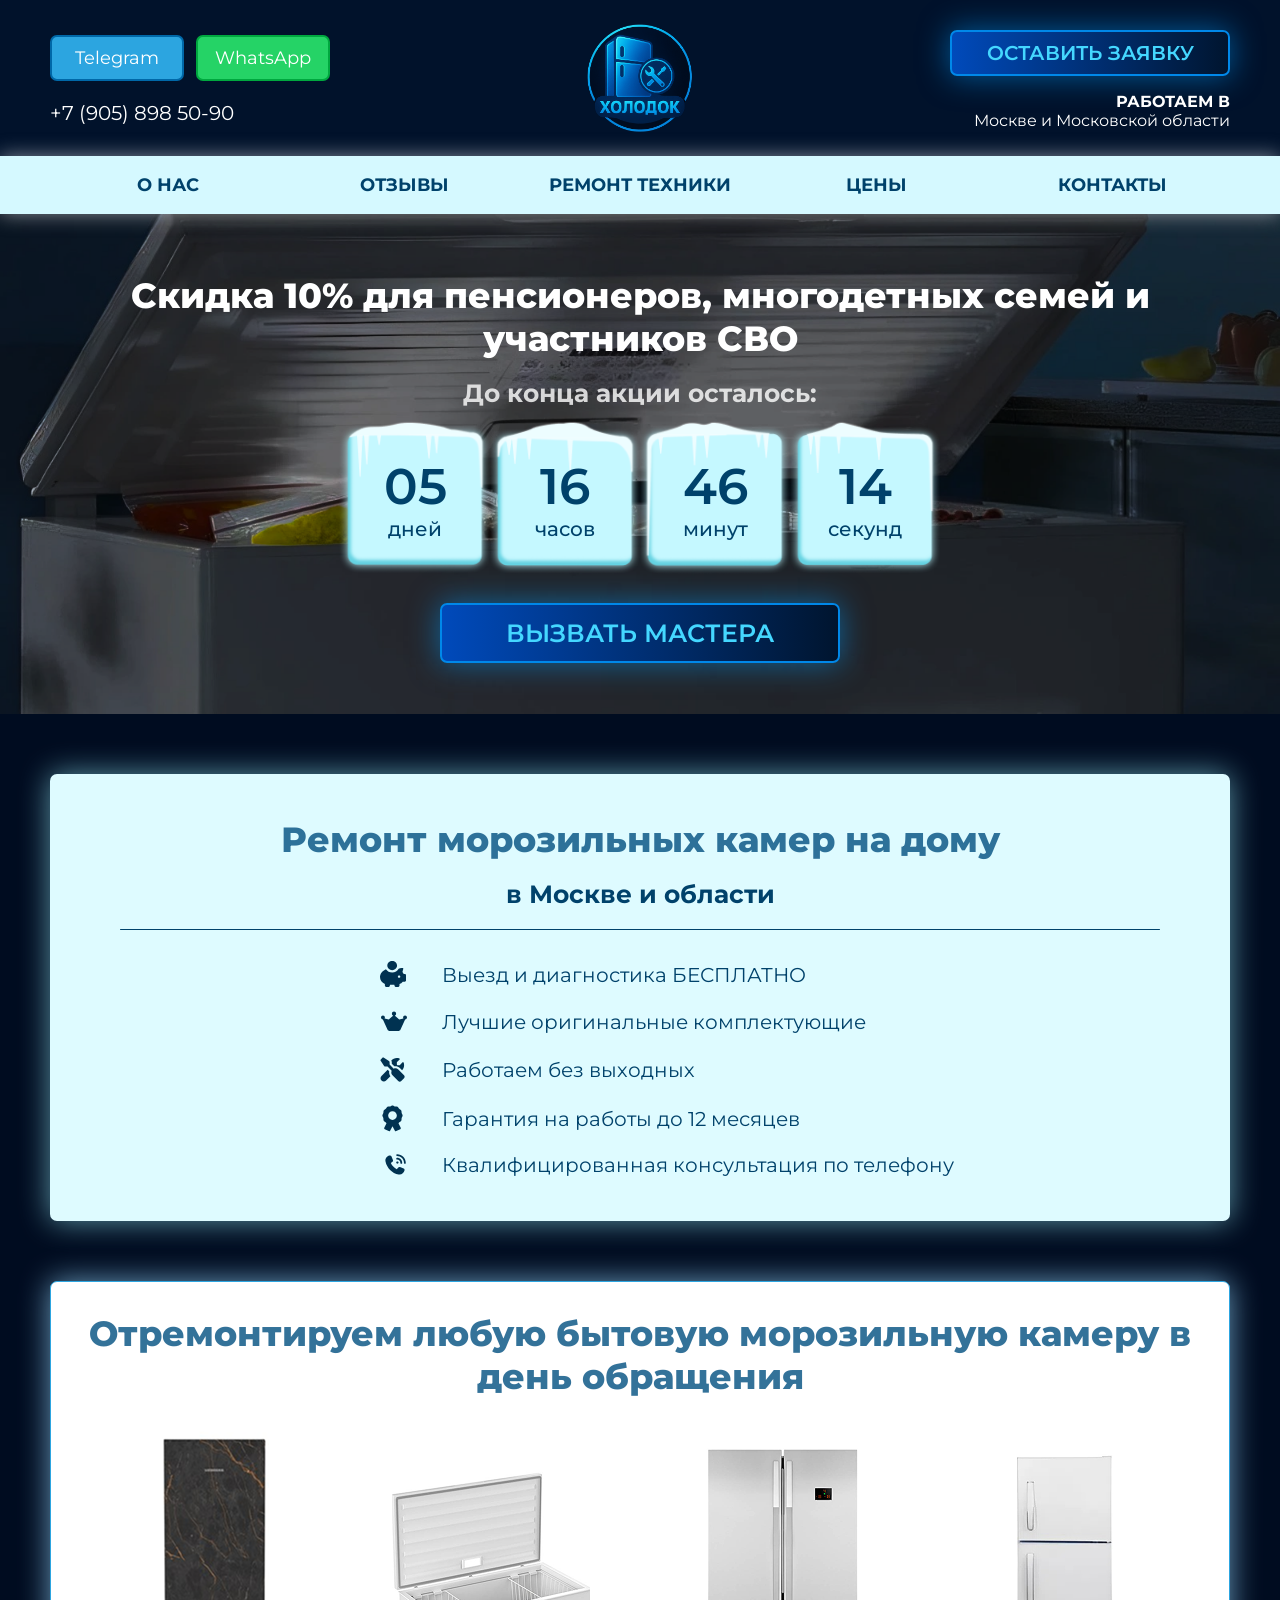
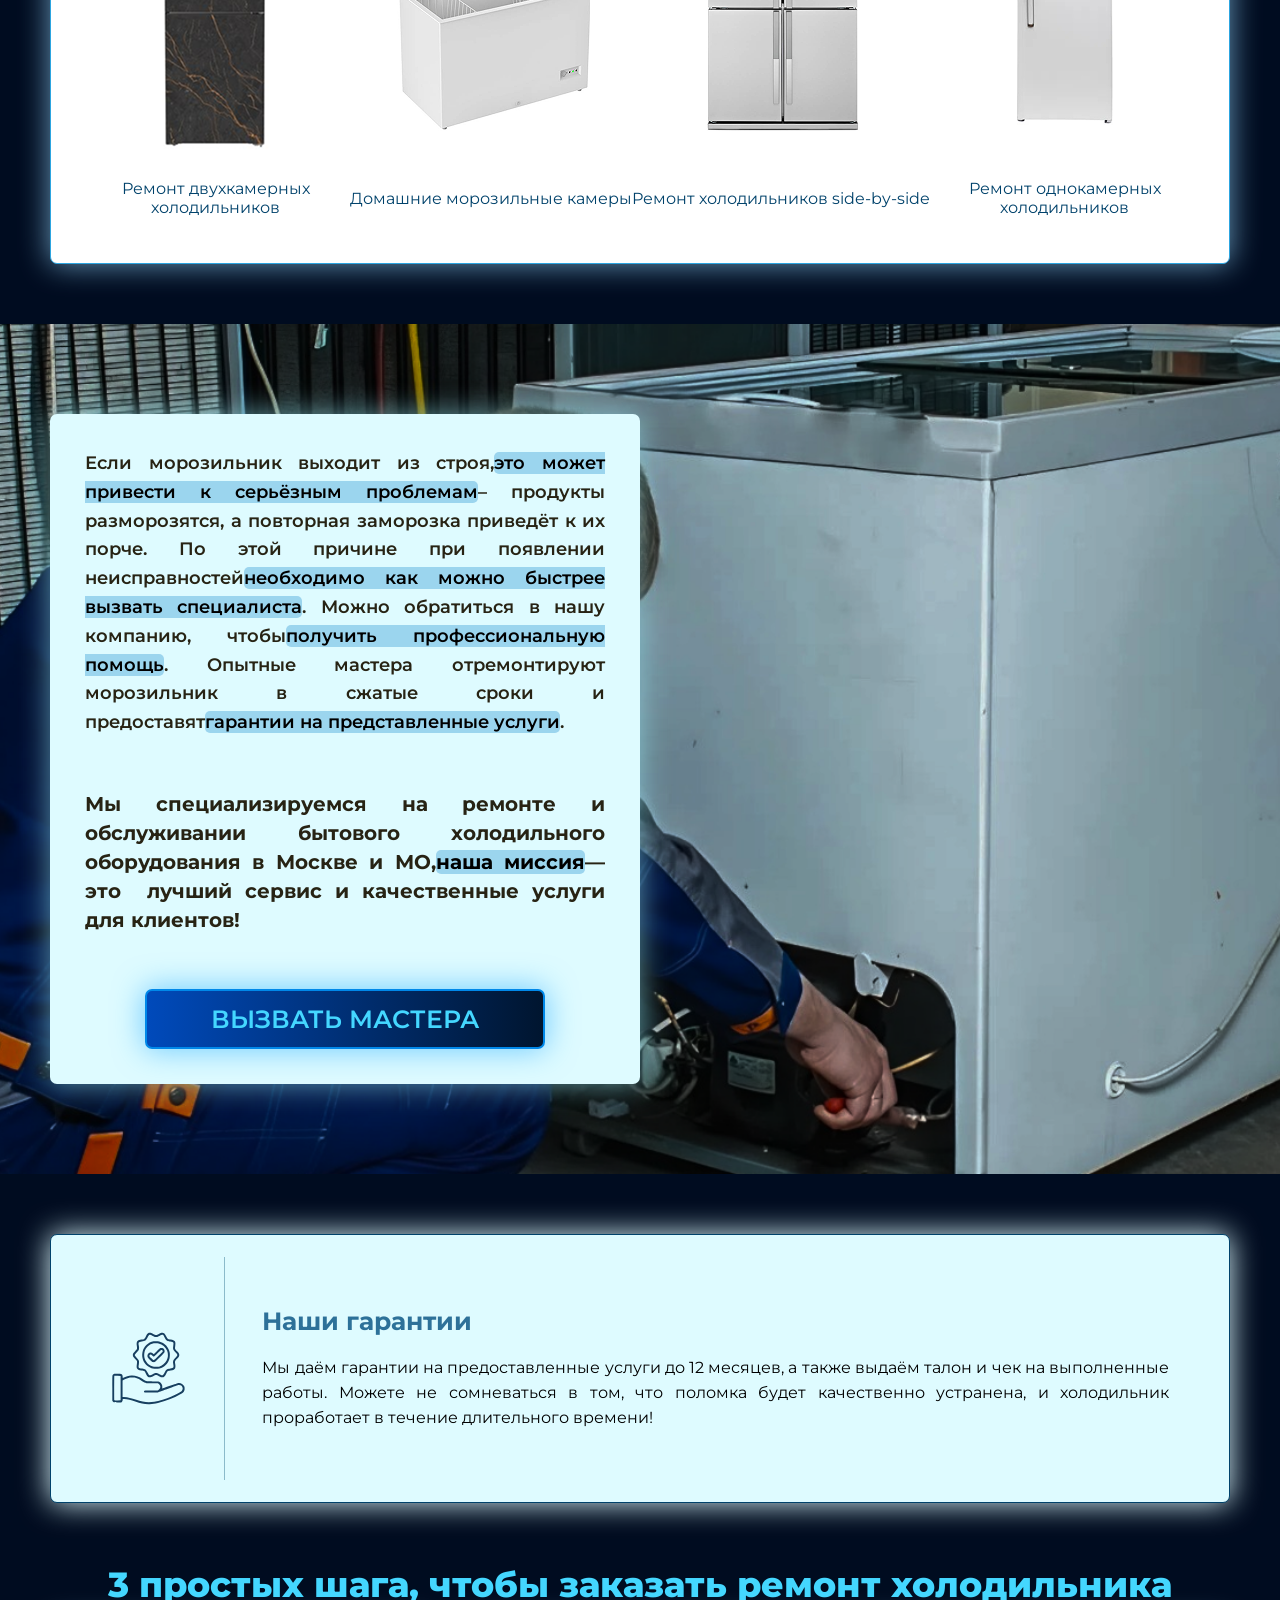
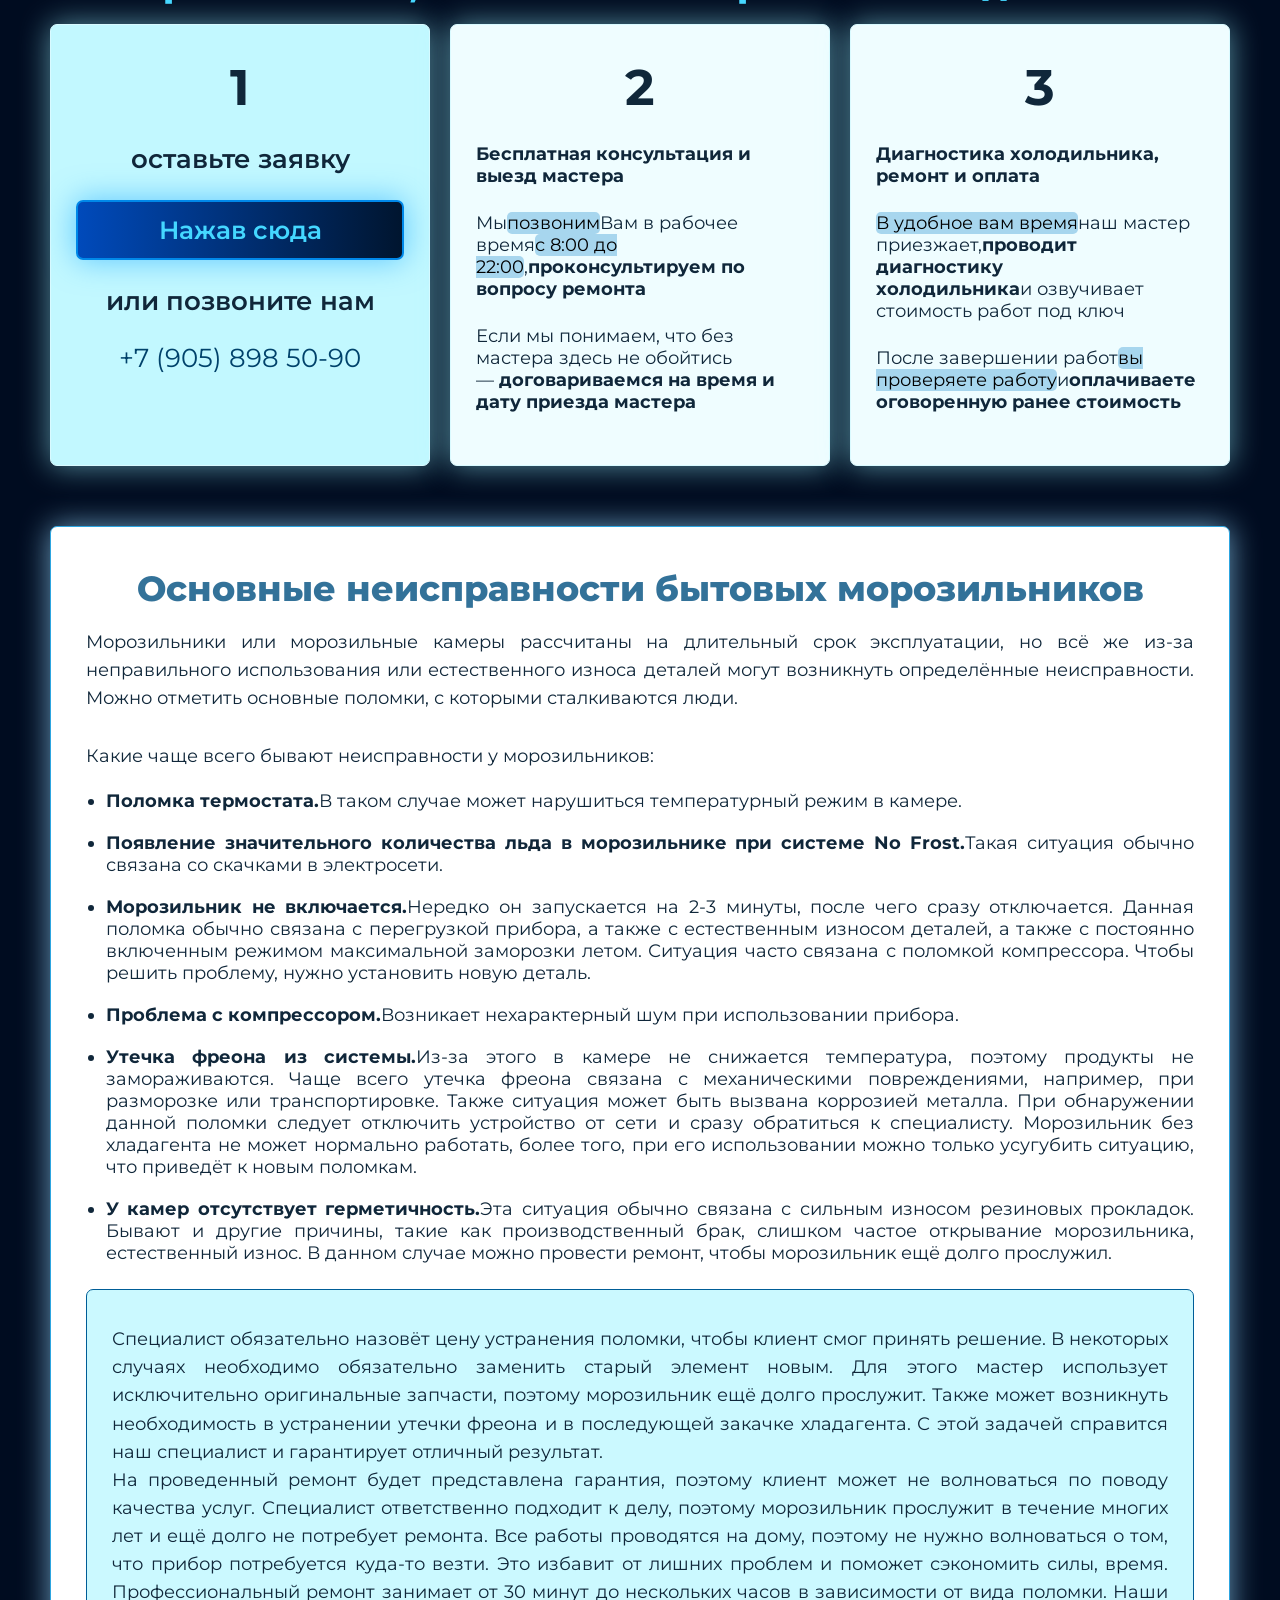
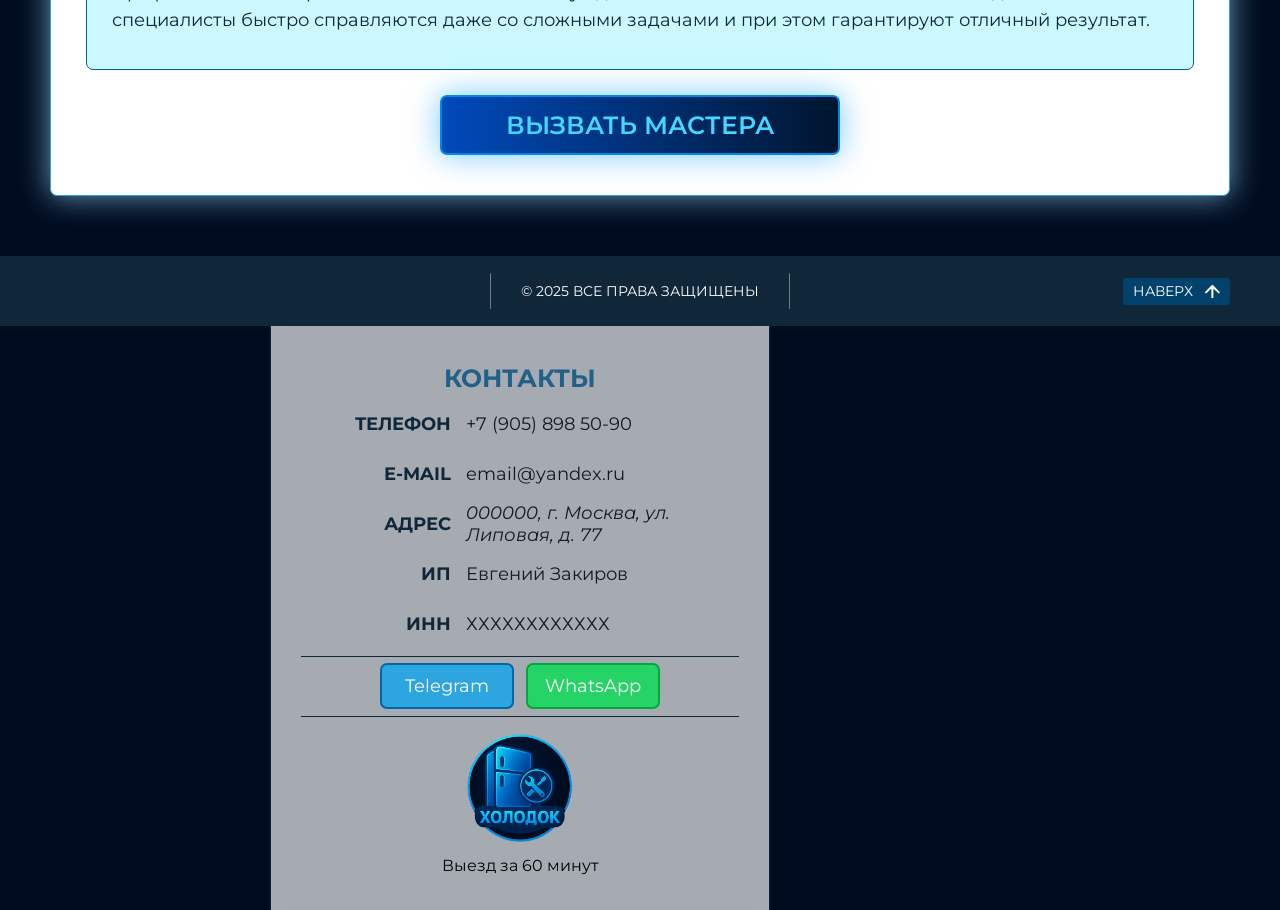
==== commit 429f4c29: "set Montserrat font and redesign timer" ====
--- a/freezers.html
+++ b/freezers.html
@@ -1 +1 @@
-<!DOCTYPE html><html lang="ru"><head><meta charset="UTF-8"><meta name="viewport" content="width=device-width,initial-scale=1"><link rel="preconnect" href="https://fonts.googleapis.com"><link rel="preconnect" href="https://fonts.gstatic.com" crossorigin><link href="https://fonts.googleapis.com/css2?family=Martian+Mono:wght@100..800&display=swap" rel="stylesheet"><link rel="apple-touch-icon" sizes="57x57" href="images/favicon/apple-icon-57x57.png"><link rel="apple-touch-icon" sizes="60x60" href="images/favicon/apple-icon-60x60.png"><link rel="apple-touch-icon" sizes="72x72" href="images/favicon/apple-icon-72x72.png"><link rel="apple-touch-icon" sizes="76x76" href="images/favicon/apple-icon-76x76.png"><link rel="apple-touch-icon" sizes="114x114" href="images/favicon/apple-icon-114x114.png"><link rel="apple-touch-icon" sizes="120x120" href="images/favicon/apple-icon-120x120.png"><link rel="apple-touch-icon" sizes="144x144" href="images/favicon/apple-icon-144x144.png"><link rel="apple-touch-icon" sizes="152x152" href="images/favicon/apple-icon-152x152.png"><link rel="apple-touch-icon" sizes="180x180" href="images/favicon/apple-icon-180x180.png"><link rel="icon" type="image/png" sizes="192x192" href="images/favicon/android-icon-192x192.png"><link rel="icon" type="image/png" sizes="32x32" href="images/favicon/favicon-32x32.png"><link rel="icon" type="image/png" sizes="96x96" href="images/favicon/favicon-96x96.png"><link rel="icon" type="image/png" sizes="16x16" href="images/favicon/favicon-16x16.png"><link rel="manifest" href="images/favicon/manifest.json"><meta name="msapplication-TileColor" content="#ffffff"><meta name="msapplication-TileImage" content="images/favicon/ms-icon-144x144.png"><meta name="theme-color" content="#ffffff"><link rel="stylesheet" href="styles/css/style.min.css"><title>Ремонт морозильников</title></head><body><div class="wrapper"><header id="up" class="header"><div class="hatBlock"><div class="container"><div class="hatBlock__contacts Desktop"><div class="contactBtnGroup"><a href="https://web.telegram.org" target="_blank" rel="noopener noreferrer" class="telegramBTN"><span>Telegram</span></a> <a href="https://web.whatsapp.com" target="_blank" rel="noopener noreferrer" class="whatsappBTN"><span>WhatsApp</span></a></div><div class="phoneNumber"><a href="tel:+79058985090">+7 (905) 898 50-90</a></div></div><div class="hatBlock__logo"><a href="index.html" class="Desktop"><img src="images/icons/logoHOLODOK.png" alt="logo" class="logo"></a> <a href="index.html" class="Mobile"><img src="images/icons/holodokMiniLogo.png" alt="logo" class="logo" style="max-width:80px"></a> <span class="motto Desktop"></span></div><div class="hatBlock__motto Mobile"><span class="motto">Выезд за 60 минут</span></div><div class="hatBlock__interactive Desktop"><button data-modal class="requestFormBTN middleBlueColorBG">ОСТАВИТЬ ЗАЯВКУ</button><div><span style="font-weight:700">РАБОТАЕМ В</span> <span>Москве и Московской области</span></div></div><div class="sandwitch Mobile"><span></span><span></span><span></span></div></div></div><nav class="navigationMenu"><div class="container"><ul class="navList"><li class="navigationElement"><a href="index.html#serviceAdvantages" class="navigationLink">О НАС</a></li><li class="navigationElement"><a href="reviews.html#reviewSection" class="navigationLink">ОТЗЫВЫ</a></li><li class="navigationElement dropDown"><span class="dropDownTitle">РЕМОНТ ТЕХНИКИ</span><div class="dropDownMenu"><ul class="dropDownMenuList"><li class="dropDownMenu__item"><a href="freezers.html" class="dropDownMenu__link">Морозильники</a></li><li class="dropDownMenu__item"><a href="refrigerators.html" class="dropDownMenu__link">Холодильники</a></li><li class="dropDownMenu__item"><a href="wineCoolers.html" class="dropDownMenu__link">Винные холодильники</a></li></ul></div></li><li class="navigationElement"><a href="prices.html" class="navigationLink">ЦЕНЫ</a></li><li class="navigationElement"><a href="#down" class="navigationLink">КОНТАКТЫ</a></li><li class="Mobile"><div class="hatBlock__contacts"><div class="contactBtnGroup"><a href="https://web.telegram.org" target="_blank" rel="noopener noreferrer" class="telegramBTN"><span>Telegram</span></a> <a href="https://web.whatsapp.com" target="_blank" rel="noopener noreferrer" class="whatsappBTN"><span>WhatsApp</span></a></div><div class="phoneNumber"><a href="tel:+79058985090">+7 (905) 898 50-90</a></div></div></li><li class="Mobile"><div class="hatBlock__interactive"><span style="font-weight:700">РАБОТАЕМ В</span> <span>Москве и Московской области</span></div></li></ul></div></nav></header><main class="main"><a href="tel:+79058985090" id="phoneCallBTN" class="Mobile"><img src="images/icons/phone-white.svg"></a><section class="promotion promotion__freezers"><div class="container"><a href="index.html" class="Mobile LOGO"><img src="images/icons/logoHOLODOK.png" alt="logo" class="logo"></a><div class="promotion__text"><h2 class="whiteTitle">Скидка 10% для пенсионеров, многодетных семей и участников СВО</h2><h3 class="whiteTransparentTitle">До конца акции осталось:</h3></div><div class="promotion__timer"><div class="timer"><div class="timer__block"><span class="blockValue" id="days">00</span> <span class="blockParam">дней</span></div><div class="timer__block"><span class="blockValue" id="hours">00</span> <span class="blockParam">часов</span></div><div class="timer__block"><span class="blockValue" id="minutes">00</span> <span class="blockParam">минут</span></div><div class="timer__block"><span class="blockValue" id="seconds">00</span> <span class="blockParam">секунд</span></div></div><button data-modal class="requestFormBTN middleBlueColorBG">ВЫЗВАТЬ МАСТЕРА</button></div></div></section><section class="bait"><div class="container"><div class="bait__text"><h1 class="middleBlueColoredTitle">Ремонт морозильных камер на дому</h1><h3 class="darkBlueColoredTitle">в Москве и области</h3></div><div class="bait__horizontalDevider"></div><ul class="bait__list"><li><img src="images/icons/pigBank.svg" class="bait__icon"> <span>Выезд и диагностика БЕСПЛАТНО</span></li><li><img src="images/icons/crown.svg" class="bait__icon"> <span>Лучшие оригинальные комплектующие</span></li><li><img src="images/icons/screwdriver-wrench.svg" class="bait__icon"> <span>Работаем без выходных</span></li><li><img src="images/icons/award.svg" class="bait__icon"> <span>Гарантия на работы до 12 месяцев</span></li><li><img src="images/icons/phone.svg" class="bait__icon"> <span>Квалифицированная консультация по телефону</span></li></ul></div></section><section class="promise"><div class="container"><div class="promise__text"><h2 class="middleBlueColoredTitle">Отремонтируем любую бытовую морозильную камеру в день обращения</h2></div><div class="promise__content"><img src="images/pictures/leibherr-f.png" class="promise__image"> <span>Ремонт двухкамерных холодильников</span> <img src="images/pictures/morozilnik.png" class="promise__image"> <span>Домашние морозильные камеры</span> <img src="images/pictures/holodilnik-kamerniy.png" class="promise__image"> <span>Ремонт холодильников side-by-side</span> <img src="images/pictures/holodilnik-odnokamernyi.png" class="promise__image"> <span>Ремонт однокамерных холодильников</span></div></div></section><section class="attention attention__freezers"><div class="container"><div class="attention__block"><p class="attention__text">Если морозильник выходит из строя, <mark class="blue">это может привести к серьёзным проблемам</mark> – продукты разморозятся, а повторная заморозка приведёт к их порче. По этой причине при появлении неисправностей <mark class="blue">необходимо как можно быстрее вызвать специалиста</mark>. Можно обратиться в нашу компанию, чтобы <mark class="blue">получить профессиональную помощь</mark>. Опытные мастера отремонтируют морозильник в сжатые сроки и предоставят <mark class="blue">гарантии на представленные услуги</mark>.</p><div class="attention__mobBG attention__freezersMobBG"></div><p class="attention__warnText">Мы специализируемся на ремонте и обслуживании бытового холодильного оборудования в Москве и МО, <mark class="blue">наша миссия</mark> — это  лучший сервис и качественные услуги для клиентов!</p><button data-modal class="requestFormBTN middleBlueColorBG">ВЫЗВАТЬ МАСТЕРА</button></div></div></section><section class="ourRepairmans"><div class="container"><h2 class="whiteTitle">Мастера нашего сервисного центра</h2><div class="ourRepairmans__content"><div class="repairmanItem"><img src="images/pictures/evgeniy.png" alt="фото мастера" class="repairmanItem__img"><div class="repairmanItem__text"><p class="repairmanItem__repairmanName">Евгений Закиров</p><p class="repairmanItem__repairmanDirection">Мастер по ремонту техники</p><p class="repairmanItem__repairmanExperience">стаж 15 лет</p></div></div><div class="repairmanItem"><img src="images/pictures/evgeniy.png" alt="фото мастера" class="repairmanItem__img"><div class="repairmanItem__text"><p class="repairmanItem__repairmanName">Евгений Закиров</p><p class="repairmanItem__repairmanDirection">Мастер по ремонту техники</p><p class="repairmanItem__repairmanExperience">стаж 15 лет</p></div></div><div class="repairmanItem"><img src="images/pictures/evgeniy.png" alt="фото мастера" class="repairmanItem__img"><div class="repairmanItem__text"><p class="repairmanItem__repairmanName">Евгений Закиров</p><p class="repairmanItem__repairmanDirection">Мастер по ремонту техники</p><p class="repairmanItem__repairmanExperience">стаж 15 лет</p></div></div></div></div></section><section class="guarantee"><div class="container"><div class="guarantee__icon"><img src="images/icons/guarantee.svg"></div><div class="guarantee__verticalDevider"></div><div class="guarantee__horizontalDevider"></div><div class="guarantee__content"><h3 class="middleBlueColoredTitle">Наши гарантии</h3><p class="paragraph">Мы даём гарантии на предоставленные услуги до 12 месяцев, а также выдаём талон и чек на выполненные работы. Можете не сомневаться в том, что поломка будет качественно устранена, и холодильник проработает в течение длительного времени!</p></div></div></section><section class="instruction"><div class="container"><h2 class="lightBlueColoredTitle">3 простых шага, чтобы заказать ремонт холодильника</h2><div class="instruction__content"><div class="stepBlock"><span class="stepBlock__num">1</span><p class="stepBlock__hugeParagraph">оставьте заявку</p><button data-modal class="requestFormBTN middleBlueColorBG">Нажав сюда</button><p class="stepBlock__hugeParagraph">или позвоните нам</p><a href="tel:+79058985090">+7 (905) 898 50-90</a></div><div class="stepBlock"><span class="stepBlock__num">2</span><p class="stepBlock__regularParagraph mobCen"><b>Бесплатная консультация и выезд мастера</b></p><p class="stepBlock__regularParagraph">Мы <mark class="blue">позвоним</mark> Вам в рабочее время <mark class="blue">с 8:00 до 22:00</mark>, <strong>проконсультируем по вопросу ремонта</strong></p><p class="stepBlock__regularParagraph">Если мы понимаем, что без мастера здесь не обойтись — <strong>договариваемся на время и дату приезда мастера</strong></p></div><div class="stepBlock"><span class="stepBlock__num">3</span><p class="stepBlock__regularParagraph mobCen"><b>Диагностика холодильника, ремонт и оплата</b></p><p class="stepBlock__regularParagraph"><mark class="blue">В удобное вам время</mark> наш мастер приезжает, <strong>проводит диагностику холодильника</strong> и озвучивает стоимость работ под ключ</p><p class="stepBlock__regularParagraph">После завершении работ <mark class="blue">вы проверяете работу</mark> и <strong>оплачиваете оговоренную ранее стоимость</strong></p></div></div></div></section><section class="malfunctions" id="malfunctions"><div class="container"><div class="malfunctions__content"><h2 class="middleBlueColoredTitle">Основные неисправности бытовых морозильников</h2><p class="paragraph">Морозильники или морозильные камеры рассчитаны на длительный срок эксплуатации, но всё же из-за неправильного использования или естественного износа деталей могут возникнуть определённые неисправности. Можно отметить основные поломки, с которыми сталкиваются люди.</p><p class="paragraph">Какие чаще всего бывают неисправности у морозильников:</p><ul class="malfunctionsList"><li class="malfunctionsList__item"><strong>Поломка термостата.</strong> В таком случае может нарушиться температурный режим в камере.</li><li class="malfunctionsList__item"><strong>Появление значительного количества льда в морозильнике при системе No Frost.</strong> Такая ситуация обычно связана со скачками в электросети.</li><li class="malfunctionsList__item"><strong>Морозильник не включается.</strong> Нередко он запускается на 2-3 минуты, после чего сразу отключается. Данная поломка обычно связана с перегрузкой прибора, а также с естественным износом деталей, а также с постоянно включенным режимом максимальной заморозки летом. Ситуация часто связана с поломкой компрессора. Чтобы решить проблему, нужно установить новую деталь.</li><li class="malfunctionsList__item"><strong>Проблема с компрессором.</strong> Возникает нехарактерный шум при использовании прибора.</li><li class="malfunctionsList__item"><strong>Утечка фреона из системы.</strong> Из-за этого в камере не снижается температура, поэтому продукты не замораживаются. Чаще всего утечка фреона связана с механическими повреждениями, например, при разморозке или транспортировке. Также ситуация может быть вызвана коррозией металла. При обнаружении данной поломки следует отключить устройство от сети и сразу обратиться к специалисту. Морозильник без хладагента не может нормально работать, более того, при его использовании можно только усугубить ситуацию, что приведёт к новым поломкам.</li><li class="malfunctionsList__item"><strong>У камер отсутствует герметичность.</strong> Эта ситуация обычно связана с сильным износом резиновых прокладок. Бывают и другие причины, такие как производственный брак, слишком частое открывание морозильника, естественный износ. В данном случае можно провести ремонт, чтобы морозильник ещё долго прослужил.</li></ul></div><div class="malfunctions__attention"><p class="paragraph">Специалист обязательно назовёт цену устранения поломки, чтобы клиент смог принять решение. В некоторых случаях необходимо обязательно заменить старый элемент новым. Для этого мастер использует исключительно оригинальные запчасти, поэтому морозильник ещё долго прослужит. Также может возникнуть необходимость в устранении утечки фреона и в последующей закачке хладагента. С этой задачей справится наш специалист и гарантирует отличный результат.</p><p class="paragraph">На проведенный ремонт будет представлена гарантия, поэтому клиент может не волноваться по поводу качества услуг. Специалист ответственно подходит к делу, поэтому морозильник прослужит в течение многих лет и ещё долго не потребует ремонта. Все работы проводятся на дому, поэтому не нужно волноваться о том, что прибор потребуется куда-то везти. Это избавит от лишних проблем и поможет сэкономить силы, время. Профессиональный ремонт занимает от 30 минут до нескольких часов в зависимости от вида поломки. Наши специалисты быстро справляются даже со сложными задачами и при этом гарантируют отличный результат.</p></div><button data-modal class="requestFormBTN middleBlueColorBG">ВЫЗВАТЬ МАСТЕРА</button></div></section></main><footer class="footer" id="down"><div class="footer__top"><div class="footer__verticalDevider"></div><span>© 2025 ВСЕ ПРАВА ЗАЩИЩЕНЫ</span><div class="footer__verticalDevider"></div><a href="#up" class="pageup"><span class="Desktop">НАВЕРХ</span> <img src="images/icons/UpArrow.svg"></a></div><div class="footer__contacts"><h3 class="middleBlueColoredTitle">КОНТАКТЫ</h3><div class="contactsField"><h4 class="contactsField__title">ТЕЛЕФОН</h4><a class="contactsField__descr" href="tel:+79058985090">+7 (905) 898 50-90</a><h4 class="contactsField__title">E-MAIL</h4><span class="contactsField__descr">email@yandex.ru</span><h4 class="contactsField__title">АДРЕС</h4><address class="contactsField__descr">000000, г. Москва, ул. Липовая, д. 77</address><h4 class="contactsField__title">ИП</h4><span class="contactsField__descr">Евгений Закиров</span><h4 class="contactsField__title">ИНН</h4><span class="contactsField__descr">ХХХХХХХХХХХХ</span></div><div class="footer__horizontalDevider"></div><div class="contactBtnGroup"><a href="https://web.telegram.org" target="_blank" rel="noopener noreferrer" class="telegramBTN"><span>Telegram</span></a> <a href="https://web.whatsapp.com" target="_blank" rel="noopener noreferrer" class="whatsappBTN"><span>WhatsApp</span></a></div><div class="footer__horizontalDevider"></div><div class="footer__logo"><a href="index.html" class="Desktop"><img src="images/icons/logoHOLODOK.png" alt="logo" class="logo"></a> <span class="motto">Выезд за 60 минут</span></div></div><div class="footer__map"><iframe src="https://yandex.ru/map-widget/v1/?um=constructor%3A461d2c2717d1dd383976aae17f39134cff1a304d3abc587e0bac50bb87dbe971&amp;source=constructor" width="100%" height="580" frameborder="0"></iframe></div></footer><div class="modal"><div class="modal__dialog"><div class="modal__content"><div class="modal__close"><span data-close>&times;</span></div><form name="feedbackForm" action="#"><h2 class="middleBlueColoredTitle">Починим любой холодильник</h2><label for="brand">Выберите название бренда производителя</label><select required id="brand" name="brand"><option class="placeholder" value="" disabled selected hidden>Название бренда в выпадающем меню</option><option value="1">бренд 1</option><option value="2">бренд 2</option><option value="3">бренд 3</option><option value="4">бренд 4</option><option value="5">бренд 5</option></select><label class="beforeLabel" for="model">Выберите модель</label><select required id="model" name="model"><option class="placeholder" value="" disabled selected hidden>Название модели в выпадающем меню</option><option value="1">модель 1</option><option value="2">модель 2</option></select><label class="beforeLabel" for="clientName">Заполните форму обратной связи</label><input id="clientName" required placeholder="ФИО" name="clientName"> <input id="phoneNumber" required placeholder="Ваш номер телефона" name="phoneNumber" type="tel"><select required id="feedbackTime" name="feedbackTime"><option class="placeholder" value="" disabled selected hidden>Когда вам можно перезвонить</option><option value="перезвонить в течение часа">В течение часа</option><option value="перезвонить в течение дня">В течение дня</option><option value="перезвонить в течение завтрашнего дня">В течение завтрашнего дня</option></select><input type="submit" value="Отправить" class="submitBtn middleBlueColorBG"></form></div></div></div></div><script src="scripts/clientScript.js"></script></body></html>+<!DOCTYPE html><html lang="ru"><head><meta charset="UTF-8"><meta name="viewport" content="width=device-width,initial-scale=1"><link rel="preconnect" href="https://fonts.googleapis.com"><link rel="preconnect" href="https://fonts.gstatic.com" crossorigin><link href="https://fonts.googleapis.com/css2?family=Montserrat:ital,wght@0,100..900;1,100..900&display=swap" rel="stylesheet"><link rel="apple-touch-icon" sizes="57x57" href="images/favicon/apple-icon-57x57.png"><link rel="apple-touch-icon" sizes="60x60" href="images/favicon/apple-icon-60x60.png"><link rel="apple-touch-icon" sizes="72x72" href="images/favicon/apple-icon-72x72.png"><link rel="apple-touch-icon" sizes="76x76" href="images/favicon/apple-icon-76x76.png"><link rel="apple-touch-icon" sizes="114x114" href="images/favicon/apple-icon-114x114.png"><link rel="apple-touch-icon" sizes="120x120" href="images/favicon/apple-icon-120x120.png"><link rel="apple-touch-icon" sizes="144x144" href="images/favicon/apple-icon-144x144.png"><link rel="apple-touch-icon" sizes="152x152" href="images/favicon/apple-icon-152x152.png"><link rel="apple-touch-icon" sizes="180x180" href="images/favicon/apple-icon-180x180.png"><link rel="icon" type="image/png" sizes="192x192" href="images/favicon/android-icon-192x192.png"><link rel="icon" type="image/png" sizes="32x32" href="images/favicon/favicon-32x32.png"><link rel="icon" type="image/png" sizes="96x96" href="images/favicon/favicon-96x96.png"><link rel="icon" type="image/png" sizes="16x16" href="images/favicon/favicon-16x16.png"><link rel="manifest" href="images/favicon/manifest.json"><meta name="msapplication-TileColor" content="#ffffff"><meta name="msapplication-TileImage" content="images/favicon/ms-icon-144x144.png"><meta name="theme-color" content="#ffffff"><link rel="stylesheet" href="styles/css/style.min.css"><title>Ремонт морозильников</title></head><body><div class="wrapper"><header id="up" class="header"><div class="hatBlock"><div class="container"><div class="hatBlock__contacts Desktop"><div class="contactBtnGroup"><a href="https://web.telegram.org" target="_blank" rel="noopener noreferrer" class="telegramBTN"><span>Telegram</span></a><a href="https://web.whatsapp.com" target="_blank" rel="noopener noreferrer" class="whatsappBTN"><span>WhatsApp</span></a></div><div class="phoneNumber"><a href="tel:+79058985090">+7 (905) 898 50-90</a></div></div><div class="hatBlock__logo"><a href="index.html" class="Desktop"><img src="images/icons/logoHOLODOK.png" alt="logo" class="logo"></a><a href="index.html" class="Mobile"><img src="images/icons/holodokMiniLogo.png" alt="logo" class="logo" style="max-width:80px"></a><span class="motto Desktop"></span></div><div class="hatBlock__motto Mobile"><span class="motto">Выезд за 60 минут</span></div><div class="hatBlock__interactive Desktop"><button data-modal class="requestFormBTN middleBlueColorBG">ОСТАВИТЬ ЗАЯВКУ</button><div><span style="font-weight:700">РАБОТАЕМ В</span><span>Москве и Московской области</span></div></div><div class="sandwitch Mobile"><span></span><span></span><span></span></div></div></div><nav class="navigationMenu"><div class="container"><ul class="navList"><li class="navigationElement"><a href="index.html#serviceAdvantages" class="navigationLink">О НАС</a></li><li class="navigationElement"><a href="reviews.html#reviewSection" class="navigationLink">ОТЗЫВЫ</a></li><li class="navigationElement dropDown"><span class="dropDownTitle">РЕМОНТ ТЕХНИКИ</span><div class="dropDownMenu"><ul class="dropDownMenuList"><li class="dropDownMenu__item"><a href="freezers.html" class="dropDownMenu__link">Морозильники</a></li><li class="dropDownMenu__item"><a href="refrigerators.html" class="dropDownMenu__link">Холодильники</a></li><li class="dropDownMenu__item"><a href="wineCoolers.html" class="dropDownMenu__link">Винные холодильники</a></li></ul></div></li><li class="navigationElement"><a href="prices.html" class="navigationLink">ЦЕНЫ</a></li><li class="navigationElement"><a href="#down" class="navigationLink">КОНТАКТЫ</a></li><li class="Mobile"><div class="hatBlock__contacts"><div class="contactBtnGroup"><a href="https://web.telegram.org" target="_blank" rel="noopener noreferrer" class="telegramBTN"><span>Telegram</span></a><a href="https://web.whatsapp.com" target="_blank" rel="noopener noreferrer" class="whatsappBTN"><span>WhatsApp</span></a></div><div class="phoneNumber"><a href="tel:+79058985090">+7 (905) 898 50-90</a></div></div></li><li class="Mobile"><div class="hatBlock__interactive"><span style="font-weight:700">РАБОТАЕМ В</span><span>Москве и Московской области</span></div></li></ul></div></nav></header><main class="main"><a href="tel:+79058985090" id="phoneCallBTN" class="Mobile"><img src="images/icons/phone-white.svg"></a><section class="promotion promotion__freezers"><div class="container"><a href="index.html" class="Mobile LOGO"><img src="images/icons/logoHOLODOK.png" alt="logo" class="logo"></a><div class="promotion__text"><h2 class="whiteTitle">Скидка 10% для пенсионеров, многодетных семей и участников СВО</h2><h3 class="whiteTransparentTitle">До конца акции осталось:</h3></div><div class="promotion__timer"><div class="timer"><div class="timer__block"><img src="images/timerCubes/timerCubeDays.png"><div class="timer__blockContent"><span class="blockValue" id="days">00</span><span class="blockParam">дней</span></div></div><div class="timer__block"><img src="images/timerCubes/timerCubeHours.png"><div class="timer__blockContent"><span class="blockValue" id="hours">00</span><span class="blockParam">часов</span></div></div><div class="timer__block"><img src="images/timerCubes/timerCubeMinutes.png"><div class="timer__blockContent"><span class="blockValue" id="minutes">00</span><span class="blockParam">минут</span></div></div><div class="timer__block"><img src="images/timerCubes/timerCubeSeconds.png"><div class="timer__blockContent"><span class="blockValue" id="seconds">00</span><span class="blockParam">секунд</span></div></div></div><button data-modal class="requestFormBTN middleBlueColorBG">ВЫЗВАТЬ МАСТЕРА</button></div></div></section><section class="bait"><div class="container"><div class="bait__text"><h1 class="middleBlueColoredTitle">Ремонт морозильных камер на дому</h1><h3 class="darkBlueColoredTitle">в Москве и области</h3></div><div class="bait__horizontalDevider"></div><ul class="bait__list"><li><img src="images/icons/pigBank.svg" class="bait__icon"><span>Выезд и диагностика БЕСПЛАТНО</span></li><li><img src="images/icons/crown.svg" class="bait__icon"><span>Лучшие оригинальные комплектующие</span></li><li><img src="images/icons/screwdriver-wrench.svg" class="bait__icon"><span>Работаем без выходных</span></li><li><img src="images/icons/award.svg" class="bait__icon"><span>Гарантия на работы до 12 месяцев</span></li><li><img src="images/icons/phone.svg" class="bait__icon"><span>Квалифицированная консультация по телефону</span></li></ul></div></section><section class="promise"><div class="container"><div class="promise__text"><h2 class="middleBlueColoredTitle">Отремонтируем любую бытовую морозильную камеру в день обращения</h2></div><div class="promise__content"><img src="images/pictures/leibherr-f.png" class="promise__image"><span>Ремонт двухкамерных холодильников</span><img src="images/pictures/morozilnik.png" class="promise__image"><span>Домашние морозильные камеры</span><img src="images/pictures/holodilnik-kamerniy.png" class="promise__image"><span>Ремонт холодильников side-by-side</span><img src="images/pictures/holodilnik-odnokamernyi.png" class="promise__image"><span>Ремонт однокамерных холодильников</span></div></div></section><section class="attention attention__freezers"><div class="container"><div class="attention__block"><p class="attention__text">Если морозильник выходит из строя,<mark class="blue">это может привести к серьёзным проблемам</mark>– продукты разморозятся, а повторная заморозка приведёт к их порче. По этой причине при появлении неисправностей<mark class="blue">необходимо как можно быстрее вызвать специалиста</mark>. Можно обратиться в нашу компанию, чтобы<mark class="blue">получить профессиональную помощь</mark>. Опытные мастера отремонтируют морозильник в сжатые сроки и предоставят<mark class="blue">гарантии на представленные услуги</mark>.</p><div class="attention__mobBG attention__freezersMobBG"></div><p class="attention__warnText">Мы специализируемся на ремонте и обслуживании бытового холодильного оборудования в Москве и МО,<mark class="blue">наша миссия</mark>— это  лучший сервис и качественные услуги для клиентов!</p><button data-modal class="requestFormBTN middleBlueColorBG">ВЫЗВАТЬ МАСТЕРА</button></div></div></section><section class="guarantee"><div class="container"><div class="guarantee__icon"><img src="images/icons/guarantee.svg"></div><div class="guarantee__verticalDevider"></div><div class="guarantee__horizontalDevider"></div><div class="guarantee__content"><h3 class="middleBlueColoredTitle">Наши гарантии</h3><p class="paragraph">Мы даём гарантии на предоставленные услуги до 12 месяцев, а также выдаём талон и чек на выполненные работы. Можете не сомневаться в том, что поломка будет качественно устранена, и холодильник проработает в течение длительного времени!</p></div></div></section><section class="instruction"><div class="container"><h2 class="lightBlueColoredTitle">3 простых шага, чтобы заказать ремонт холодильника</h2><div class="instruction__content"><div class="stepBlock"><span class="stepBlock__num">1</span><p class="stepBlock__hugeParagraph">оставьте заявку</p><button data-modal class="requestFormBTN middleBlueColorBG">Нажав сюда</button><p class="stepBlock__hugeParagraph">или позвоните нам</p><a href="tel:+79058985090">+7 (905) 898 50-90</a></div><div class="stepBlock"><span class="stepBlock__num">2</span><p class="stepBlock__regularParagraph mobCen"><b>Бесплатная консультация и выезд мастера</b></p><p class="stepBlock__regularParagraph">Мы<mark class="blue">позвоним</mark>Вам в рабочее время<mark class="blue">с 8:00 до 22:00</mark>,<strong>проконсультируем по вопросу ремонта</strong></p><p class="stepBlock__regularParagraph">Если мы понимаем, что без мастера здесь не обойтись — <strong>договариваемся на время и дату приезда мастера</strong></p></div><div class="stepBlock"><span class="stepBlock__num">3</span><p class="stepBlock__regularParagraph mobCen"><b>Диагностика холодильника, ремонт и оплата</b></p><p class="stepBlock__regularParagraph"><mark class="blue">В удобное вам время</mark>наш мастер приезжает,<strong>проводит диагностику холодильника</strong>и озвучивает стоимость работ под ключ</p><p class="stepBlock__regularParagraph">После завершении работ<mark class="blue">вы проверяете работу</mark>и<strong>оплачиваете оговоренную ранее стоимость</strong></p></div></div></div></section><section class="malfunctions" id="malfunctions"><div class="container"><div class="malfunctions__content"><h2 class="middleBlueColoredTitle">Основные неисправности бытовых морозильников</h2><p class="paragraph">Морозильники или морозильные камеры рассчитаны на длительный срок эксплуатации, но всё же из-за неправильного использования или естественного износа деталей могут возникнуть определённые неисправности. Можно отметить основные поломки, с которыми сталкиваются люди.</p><p class="paragraph">Какие чаще всего бывают неисправности у морозильников:</p><ul class="malfunctionsList"><li class="malfunctionsList__item"><strong>Поломка термостата.</strong>В таком случае может нарушиться температурный режим в камере.</li><li class="malfunctionsList__item"><strong>Появление значительного количества льда в морозильнике при системе No Frost.</strong>Такая ситуация обычно связана со скачками в электросети.</li><li class="malfunctionsList__item"><strong>Морозильник не включается.</strong>Нередко он запускается на 2-3 минуты, после чего сразу отключается. Данная поломка обычно связана с перегрузкой прибора, а также с естественным износом деталей, а также с постоянно включенным режимом максимальной заморозки летом. Ситуация часто связана с поломкой компрессора. Чтобы решить проблему, нужно установить новую деталь.</li><li class="malfunctionsList__item"><strong>Проблема с компрессором.</strong>Возникает нехарактерный шум при использовании прибора.</li><li class="malfunctionsList__item"><strong>Утечка фреона из системы.</strong>Из-за этого в камере не снижается температура, поэтому продукты не замораживаются. Чаще всего утечка фреона связана с механическими повреждениями, например, при разморозке или транспортировке. Также ситуация может быть вызвана коррозией металла. При обнаружении данной поломки следует отключить устройство от сети и сразу обратиться к специалисту. Морозильник без хладагента не может нормально работать, более того, при его использовании можно только усугубить ситуацию, что приведёт к новым поломкам.</li><li class="malfunctionsList__item"><strong>У камер отсутствует герметичность.</strong>Эта ситуация обычно связана с сильным износом резиновых прокладок. Бывают и другие причины, такие как производственный брак, слишком частое открывание морозильника, естественный износ. В данном случае можно провести ремонт, чтобы морозильник ещё долго прослужил.</li></ul></div><div class="malfunctions__attention"><p class="paragraph">Специалист обязательно назовёт цену устранения поломки, чтобы клиент смог принять решение. В некоторых случаях необходимо обязательно заменить старый элемент новым. Для этого мастер использует исключительно оригинальные запчасти, поэтому морозильник ещё долго прослужит. Также может возникнуть необходимость в устранении утечки фреона и в последующей закачке хладагента. С этой задачей справится наш специалист и гарантирует отличный результат.</p><p class="paragraph">На проведенный ремонт будет представлена гарантия, поэтому клиент может не волноваться по поводу качества услуг. Специалист ответственно подходит к делу, поэтому морозильник прослужит в течение многих лет и ещё долго не потребует ремонта. Все работы проводятся на дому, поэтому не нужно волноваться о том, что прибор потребуется куда-то везти. Это избавит от лишних проблем и поможет сэкономить силы, время. Профессиональный ремонт занимает от 30 минут до нескольких часов в зависимости от вида поломки. Наши специалисты быстро справляются даже со сложными задачами и при этом гарантируют отличный результат.</p></div><button data-modal class="requestFormBTN middleBlueColorBG">ВЫЗВАТЬ МАСТЕРА</button></div></section></main><footer class="footer" id="down"><div class="footer__top"><div class="footer__verticalDevider"></div><span>© 2025 ВСЕ ПРАВА ЗАЩИЩЕНЫ</span><div class="footer__verticalDevider"></div><a href="#up" class="pageup"><span class="Desktop">НАВЕРХ</span><img src="images/icons/UpArrow.svg"></a></div><div class="footer__contacts"><h3 class="middleBlueColoredTitle">КОНТАКТЫ</h3><div class="contactsField"><h4 class="contactsField__title">ТЕЛЕФОН</h4><a class="contactsField__descr" href="tel:+79058985090">+7 (905) 898 50-90</a><h4 class="contactsField__title">E-MAIL</h4><span class="contactsField__descr">email@yandex.ru</span><h4 class="contactsField__title">АДРЕС</h4><address class="contactsField__descr">000000, г. Москва, ул. Липовая, д. 77</address><h4 class="contactsField__title">ИП</h4><span class="contactsField__descr">Евгений Закиров</span><h4 class="contactsField__title">ИНН</h4><span class="contactsField__descr">ХХХХХХХХХХХХ</span></div><div class="footer__horizontalDevider"></div><div class="contactBtnGroup"><a href="https://web.telegram.org" target="_blank" rel="noopener noreferrer" class="telegramBTN"><span>Telegram</span></a><a href="https://web.whatsapp.com" target="_blank" rel="noopener noreferrer" class="whatsappBTN"><span>WhatsApp</span></a></div><div class="footer__horizontalDevider"></div><div class="footer__logo"><a href="index.html" class="Desktop"><img src="images/icons/logoHOLODOK.png" alt="logo" class="logo"></a><span class="motto">Выезд за 60 минут</span></div></div><div class="footer__map"><iframe src="https://yandex.ru/map-widget/v1/?um=constructor%3A461d2c2717d1dd383976aae17f39134cff1a304d3abc587e0bac50bb87dbe971&amp;source=constructor" width="100%" height="580" frameborder="0"></iframe></div></footer><div class="modal"><div class="modal__dialog"><div class="modal__content"><div class="modal__close"><span data-close>&times;</span></div><form name="feedbackForm" action="#"><h2 class="middleBlueColoredTitle">Починим любой холодильник</h2><label for="brand">Выберите название бренда производителя</label><select required id="brand" name="brand"><option class="placeholder" value="" disabled="disabled" selected="selected" hidden>Название бренда в выпадающем меню</option><option value="1">бренд 1</option><option value="2">бренд 2</option><option value="3">бренд 3</option><option value="4">бренд 4</option><option value="5">бренд 5</option></select><label class="beforeLabel" for="model">Выберите модель</label><select required id="model" name="model"><option class="placeholder" value="" disabled="disabled" selected="selected" hidden>Название модели в выпадающем меню</option><option value="1">модель 1</option><option value="2">модель 2</option></select><label class="beforeLabel" for="clientName">Заполните форму обратной связи</label><input id="clientName" required placeholder="ФИО" name="clientName" type="text"> <input id="phoneNumber" required placeholder="Ваш номер телефона" name="phoneNumber" type="tel"><select required id="feedbackTime" name="feedbackTime"><option class="placeholder" value="" disabled="disabled" selected="selected" hidden>Когда вам можно перезвонить</option><option value="перезвонить в течение часа">В течение часа</option><option value="перезвонить в течение дня">В течение дня</option><option value="перезвонить в течение завтрашнего дня">В течение завтрашнего дня</option></select><input type="submit" value="Отправить" class="submitBtn middleBlueColorBG"></form></div></div></div></div><script src="scripts/clientScript.js"></script></body></html>
--- a/styles/css/style.min.css
+++ b/styles/css/style.min.css
@@ -1 +1 @@
-.DarkBlueColorBG{background:#00426b}.middleBlueColorBG{border:2px solid #0088e9;color:#44d7ff !important;-webkit-box-shadow:0 0 30px 1px rgba(0,157,255,.5);box-shadow:0 0 30px 1px rgba(0,157,255,.5);background:-webkit-gradient(linear, left top, right top, from(#004abb), to(#00152f)) !important;background:linear-gradient(90deg, #004abb 0%, #00152f 100%) !important}.middleYellowColorBG{background:#e3a92e}.middleGreenColorBG{background:#b4ca8b}.sectionTitle{font-size:40px}.whiteTitle{color:#fff}.lightBlueColoredTitle{color:#44d7ff}.whiteTransparentTitle{color:hsla(0,0%,100%,.8039215686)}.middleBlueColoredTitle{color:rgba(0,79,128,.8)}.middleGreenColoredTitle{color:#5b745c}.darkBlueColoredTitle{color:#00426b}.darkGreenColoredTitle{color:#00210c}.darkYellowColoredTitle{color:#272314}mark{border-radius:5px}mark.yellow{background-color:#fff2c7}mark.orange{background-color:#ffca6e}mark.orange{background-color:#ffca6e}mark.blue{background-color:rgba(0,122,197,.3)}*{border:none;-webkit-box-sizing:border-box;box-sizing:border-box;outline:none;margin:0;padding:0;text-decoration:none;font-family:"Martian Mono",monospace;scrollbar-color:#10273a hsla(0,0%,100%,0);scrollbar-width:7px}html,body{height:100%}body{background-color:#000c20}.wrapper{min-height:100%;display:-webkit-box;display:-ms-flexbox;display:flex;-webkit-box-orient:vertical;-webkit-box-direction:normal;-ms-flex-direction:column;flex-direction:column}.main{-webkit-box-flex:1;-ms-flex:1 1 auto;flex:1 1 auto}.Mobile{display:none !important}.body_scrollHidden{overflow:hidden}.container{max-width:1180px;height:100%;margin:0 auto}section{padding-top:60px}.show{display:block !important}.fadeOut{-webkit-animation:fadeOut .3s;animation:fadeOut .3s}@-webkit-keyframes fadeOut{from{opacity:1}to{opacity:0}}@keyframes fadeOut{from{opacity:1}to{opacity:0}}.fadeIn{-webkit-animation:fadeIn .3s;animation:fadeIn .3s}@-webkit-keyframes fadeIn{from{opacity:0}to{opacity:1}}@keyframes fadeIn{from{opacity:0}to{opacity:1}}h1,h2{font-weight:800;font-size:35px;text-align:center;margin-bottom:18px}h3{font-weight:700;font-size:25px;text-align:center;margin-bottom:20px}h4{font-weight:700;font-size:18px;color:#10273a}button{cursor:pointer}.requestFormBTN{border-radius:7px;font-weight:600;font-size:25px;color:#fff;width:400px;height:60px}.modal{display:none;position:fixed;top:0;left:0;z-index:50;width:100%;height:100%;overflow:hidden;backdrop-filter:blur(5px);-webkit-box-shadow:0 0 30px 0px rgba(43,114,158,.6);box-shadow:0 0 30px 0px rgba(43,114,158,.6);background:rgba(31,74,101,.7)}.modal__dialog{width:100%;height:100%;display:-webkit-box;display:-ms-flexbox;display:flex;-webkit-box-pack:center;-ms-flex-pack:center;justify-content:center;-webkit-box-align:center;-ms-flex-align:center;align-items:center}.modal__content{display:-webkit-box;display:-ms-flexbox;display:flex;-webkit-box-orient:horizontal;-webkit-box-direction:reverse;-ms-flex-direction:row-reverse;flex-direction:row-reverse}.modal__close{font-size:70px;margin-top:-70px;margin-right:-50px;color:#cfeeff;text-shadow:0 0 10px #cfeeff}.modal__close span{cursor:pointer}.modal form{border-radius:7px;width:700px;max-height:750px;padding:35px 55px;display:-webkit-box;display:-ms-flexbox;display:flex;-webkit-box-orient:vertical;-webkit-box-direction:normal;-ms-flex-direction:column;flex-direction:column;-webkit-box-align:center;-ms-flex-align:center;align-items:center;-webkit-box-shadow:0 4px 30px 0px #b5f6ff;box-shadow:0 4px 30px 0px #b5f6ff;background:#effdff}.modal form .submitBtn{border:none;margin:0;border-radius:7px;width:340px;height:50px;color:#fff;cursor:pointer;-webkit-transition:.3s all;transition:.3s all}.modal form .submitBtn:hover{text-shadow:0 0 5px #fff}.modal form h2{font-size:25px;margin-bottom:22px}.modal form label{cursor:pointer;width:100%;font-weight:400;font-size:20px;color:#00426b;margin-bottom:15px}.modal form input{margin-bottom:12px;color:rgba(0,66,107,.7)}.modal form input::-webkit-input-placeholder{color:rgba(0,66,107,.4)}.modal form input::-moz-placeholder{color:rgba(0,66,107,.4)}.modal form input:-ms-input-placeholder{color:rgba(0,66,107,.4)}.modal form input::-ms-input-placeholder{color:rgba(0,66,107,.4)}.modal form input::placeholder{color:rgba(0,66,107,.4)}.modal form ::picker(select){-webkit-appearance:base-select;-moz-appearance:base-select;appearance:base-select;border:none;border-radius:4px;padding:14px;width:590px;height:130px;-webkit-box-shadow:0 0 30px 0px rgba(0,66,107,.7);box-shadow:0 0 30px 0px rgba(0,66,107,.7);background:#005d97;margin-top:10px}.modal form select{cursor:pointer;-webkit-appearance:base-select;-moz-appearance:base-select;appearance:base-select;-webkit-box-align:center;-ms-flex-align:center;align-items:center;margin-bottom:25px;color:rgba(0,66,107,.7)}.modal form select::picker-icon{color:rgba(0,66,107,.4);font-size:22px;-webkit-transition:.4s rotate;transition:.4s rotate}.modal form select:open::picker-icon{rotate:90deg}.modal form .beforeLabel::before{content:"";display:block;position:absolute;width:590px;height:1px;background:#005d97;margin-top:-15px}.modal form input,.modal form select{background:#fff;border:1px solid #b5f6ff;border-radius:4px;width:100%;height:40px;padding:0 14px;font-weight:400;font-size:18px}.modal form option::checkmark{-webkit-box-ordinal-group:2;-ms-flex-order:1;order:1;content:""}.modal form option{-webkit-box-pack:justify;-ms-flex-pack:justify;justify-content:space-between;margin-bottom:5px;color:#fff;border-radius:5px;-webkit-transition:.5s all;transition:.5s all;padding:5px}.modal form option:hover,.modal form option:focus{text-shadow:0 0 10px #cfeeff;background:#0072b9}.promotion__wineCoolers{background:url("../../images/BG/wineCoolers_BG.png") center center/cover no-repeat;min-height:500px}.promotion__freezers{background:url("../../images/BG/morozilnye_kamery_BG.png") center center/cover no-repeat;min-height:500px}.promotion__refrigerators{background:url("../../images/BG/bg-img-third-desktop.png") center center/cover no-repeat;min-height:500px;padding-bottom:60px}.promotion__timer{width:100%;height:235px;display:-webkit-box;display:-ms-flexbox;display:flex;-webkit-box-orient:vertical;-webkit-box-direction:normal;-ms-flex-direction:column;flex-direction:column;-webkit-box-pack:justify;-ms-flex-pack:justify;justify-content:space-between;-webkit-box-align:center;-ms-flex-align:center;align-items:center}.timer{width:55%;height:-webkit-fit-content;height:-moz-fit-content;height:fit-content;display:-webkit-box;display:-ms-flexbox;display:flex;-webkit-box-pack:justify;-ms-flex-pack:justify;justify-content:space-between;-webkit-box-align:center;-ms-flex-align:center;align-items:center}.timer__block{border-radius:10px;width:140px;height:140px;display:-webkit-box;display:-ms-flexbox;display:flex;-webkit-box-orient:vertical;-webkit-box-direction:normal;-ms-flex-direction:column;flex-direction:column;-webkit-box-pack:space-evenly;-ms-flex-pack:space-evenly;justify-content:space-evenly;-webkit-box-align:center;-ms-flex-align:center;align-items:center;color:#00426b;border:1px solid #d9faff;-webkit-box-shadow:0 0 30px 0px rgba(153,242,255,.57);box-shadow:0 0 30px 0px rgba(153,242,255,.57);background:#effdff}.timer__block .blockValue{font-weight:600;font-size:50px}.timer__block .blockParam{font-weight:500;font-size:20px}.bait .container{border-radius:7px;-webkit-box-shadow:0 0 30px 0px rgba(153,242,255,.6);box-shadow:0 0 30px 0px rgba(153,242,255,.6);background:#defbff;padding:44px 70px}.bait__horizontalDevider{height:1px;border-radius:10px;width:100%;background:#00426b;margin:10px 0 30px 0}.bait__list{width:100%;list-style-type:none;display:-webkit-box;display:-ms-flexbox;display:flex;-webkit-box-orient:vertical;-webkit-box-direction:normal;-ms-flex-direction:column;flex-direction:column;gap:20px}.bait__list li{display:grid;grid-template-columns:.4fr 1fr;-webkit-box-align:center;-ms-flex-align:center;align-items:center;gap:35px}.bait__list span{font-weight:400;font-size:20px;color:#00426b}.bait__icon{justify-self:end}.attention{padding-top:0px !important;margin-top:60px;height:850px;background:url("../../images/BG/bg-img-first-desktop.webp") center center/cover no-repeat}.attention .container{display:-webkit-box;display:-ms-flexbox;display:flex;-webkit-box-align:center;-ms-flex-align:center;align-items:center}.attention__freezers{background:url("../../images/BG/bg-img-second-desktop.png") center center/cover no-repeat}.attention__block{border-radius:7px;width:590px;height:670px;-webkit-box-shadow:0 0 30px 0px rgba(153,242,255,.6);box-shadow:0 0 30px 0px rgba(153,242,255,.6);background:#defbff;padding:35px;display:-webkit-box;display:-ms-flexbox;display:flex;-webkit-box-orient:vertical;-webkit-box-direction:normal;-ms-flex-direction:column;flex-direction:column;-webkit-box-pack:justify;-ms-flex-pack:justify;justify-content:space-between;-webkit-box-align:center;-ms-flex-align:center;align-items:center}.attention__block p{color:#272314}.attention__text{font-weight:600;font-size:18px;line-height:160%;text-align:justify}.attention__warnText{font-weight:700;font-size:20px;line-height:145%;text-align:justify}.attention__mobBG{display:none}.promise .container{background:#fff;-webkit-box-shadow:0 0 30px 0px rgba(153,218,255,.7);box-shadow:0 0 30px 0px rgba(153,218,255,.7);border:1px solid #2ca5e0;border-radius:7px;padding:30px}.promise__content{display:grid;grid-auto-flow:column;grid-template-rows:1fr 70px;justify-items:center;-webkit-box-align:center;-ms-flex-align:center;align-items:center}.promise__content span{color:#00426b;text-align:center}.brands .container{-webkit-box-shadow:0 0 30px 0px rgba(153,218,255,.7);box-shadow:0 0 30px 0px rgba(153,218,255,.7);border:1px solid #2ca5e0;border-radius:7px;padding:30px}.brands .container h2{margin-bottom:40px !important}.brands__content{list-style-type:none;display:grid;grid-template-columns:repeat(6, 1fr);justify-items:center;-webkit-box-align:center;-ms-flex-align:center;align-items:center;gap:20px}.brands .brandItem__link{display:inline-block;width:100%;height:100%}.prices .container{-webkit-box-shadow:0 0 30px 0px rgba(153,218,255,.7);box-shadow:0 0 30px 0px rgba(153,218,255,.7);border:1px solid #2ca5e0;border-radius:7px;padding:30px;display:-webkit-box;display:-ms-flexbox;display:flex;-webkit-box-orient:vertical;-webkit-box-direction:normal;-ms-flex-direction:column;flex-direction:column;-webkit-box-align:center;-ms-flex-align:center;align-items:center}.prices__content{display:-webkit-box;display:-ms-flexbox;display:flex;-webkit-box-orient:vertical;-webkit-box-direction:normal;-ms-flex-direction:column;flex-direction:column;list-style-type:none;gap:15px;margin-bottom:20px;width:100%}.prices__content .serviceItem{padding:18px 45px;display:-webkit-box;display:-ms-flexbox;display:flex;-webkit-box-pack:justify;-ms-flex-pack:justify;justify-content:space-between;-webkit-box-align:center;-ms-flex-align:center;align-items:center;border-radius:7px;color:#defbff;background:#001a4a;font-size:18px;-webkit-box-shadow:0 0 30px 0px rgba(153,218,255,.7);box-shadow:0 0 30px 0px rgba(153,218,255,.7);border:1px solid #2ca5e0}.prices__attention{background:#cbf9ff;border:1px solid #005d97;border-radius:7px;padding:25px 45px;margin-bottom:20px}.paragraph{font-size:16px;line-height:156%;text-align:center}.advantages .container{-webkit-box-shadow:0 0 30px 0px rgba(153,218,255,.7);box-shadow:0 0 30px 0px rgba(153,218,255,.7);border:1px solid #2ca5e0;border-radius:7px;padding:30px;display:-webkit-box;display:-ms-flexbox;display:flex;-webkit-box-align:center;-ms-flex-align:center;align-items:center;-webkit-box-orient:vertical;-webkit-box-direction:normal;-ms-flex-direction:column;flex-direction:column;background:#10273a}.advantages__content{display:-webkit-box;display:-ms-flexbox;display:flex;-webkit-box-pack:justify;-ms-flex-pack:justify;justify-content:space-between;-webkit-box-align:center;-ms-flex-align:center;align-items:center;-ms-flex-wrap:wrap;flex-wrap:wrap;gap:22px;margin-bottom:30px}.advantages__item{border-radius:7px;width:357px;height:357px;padding:33px 24px;display:-webkit-box;display:-ms-flexbox;display:flex;-webkit-box-orient:vertical;-webkit-box-direction:normal;-ms-flex-direction:column;flex-direction:column;gap:26px;-webkit-box-align:center;-ms-flex-align:center;align-items:center;background:#defbff;border:2px solid #005d97}.advantages__title{text-align:center;color:#00426b}.advantages__body{text-align:center;color:#10273a}.advantages__body{font-size:18px;font-weight:400}.sectionTitle{margin-bottom:40px !important}.guarantee .container{border:1px solid #00426b;border-radius:7px;height:-webkit-fit-content;height:-moz-fit-content;height:fit-content;-webkit-box-shadow:0 0 30px 0px #defbff;box-shadow:0 0 30px 0px #defbff;background:#defbff;padding:22px 60px;display:-webkit-box;display:-ms-flexbox;display:flex;-webkit-box-pack:justify;-ms-flex-pack:justify;justify-content:space-between;-webkit-box-align:center;-ms-flex-align:center;align-items:center;gap:38px}.guarantee__horizontalDevider{display:none}.guarantee__verticalDevider{display:block;background:#8bbaca;width:1px;height:223px}.guarantee__icon{min-width:75px;min-height:75px;width:75px;height:75px}.guarantee__icon img{width:100%;height:100%}.guarantee__content h3{text-align:left}.guarantee__content p{text-align:justify}.reverse .container{-webkit-box-orient:horizontal;-webkit-box-direction:reverse;-ms-flex-direction:row-reverse;flex-direction:row-reverse}.reverse .guarantee__content h3{text-align:right}.reviews .container{display:-webkit-box;display:-ms-flexbox;display:flex;-webkit-box-orient:vertical;-webkit-box-direction:normal;-ms-flex-direction:column;flex-direction:column;gap:22px}.reviews__reviewItem{position:relative;border-radius:7px;min-height:280px;-webkit-box-shadow:0 0 30px 0px #defbff;box-shadow:0 0 30px 0px #defbff;background:#defbff;padding:37px 39px;display:-webkit-box;display:-ms-flexbox;display:flex;-webkit-box-orient:vertical;-webkit-box-direction:normal;-ms-flex-direction:column;flex-direction:column;gap:17px}.reviews__header{display:-webkit-box;display:-ms-flexbox;display:flex;-webkit-box-align:center;-ms-flex-align:center;align-items:center;gap:27px}.reviews__header h2{font-size:28px;margin:0;text-align:left}.reviews__header span{font-style:italic;font-weight:300;font-size:20px;color:#10273a}.reviews__horizontalDevider{width:100%;height:1px;background:#82bbcc}.reviews__verticalDevider{width:1px;height:26px;background:#82bbcc}.reviews__content{z-index:1}.reviews__content p{font-weight:200;font-size:20px;line-height:133%;text-align:justify;color:#10273a}.reviews__quotesIcon{position:absolute;right:33px;bottom:33px}.reviews__quotesIcon img{width:100%;height:100%}.malfunctions .container{-webkit-box-shadow:0 0 30px 0px rgba(153,218,255,.7);box-shadow:0 0 30px 0px rgba(153,218,255,.7);border:1px solid #2ca5e0;border-radius:7px;height:-webkit-fit-content;height:-moz-fit-content;height:fit-content;padding:40px 35px;display:-webkit-box;display:-ms-flexbox;display:flex;-webkit-box-orient:vertical;-webkit-box-direction:normal;-ms-flex-direction:column;flex-direction:column;-webkit-box-align:center;-ms-flex-align:center;align-items:center;gap:25px;background:#fff}.malfunctions__content .paragraph{font-size:18px;text-align:justify;color:#10273a}.malfunctions__content .paragraph:nth-child(2){margin-bottom:30px}.malfunctions__content .paragraph:nth-child(3){margin-bottom:20px}.malfunctions__content .malfunctionsList{color:#10273a;font-size:18px;text-align:justify;margin-left:20px;display:-webkit-box;display:-ms-flexbox;display:flex;-webkit-box-orient:vertical;-webkit-box-direction:normal;-ms-flex-direction:column;flex-direction:column;-webkit-box-pack:justify;-ms-flex-pack:justify;justify-content:space-between;gap:20px}.malfunctions__attention{border-radius:7px;width:100%;height:-webkit-fit-content;height:-moz-fit-content;height:fit-content;padding:35px 25px;background:#cbf9ff;border:1px solid #005d97}.malfunctions__attention .paragraph{font-weight:400;font-size:18px;text-align:justify;color:#10273a}.ourRepairmans .container{-webkit-box-shadow:0 0 30px 0px rgba(153,218,255,.7);box-shadow:0 0 30px 0px rgba(153,218,255,.7);border:1px solid #2ca5e0;border-radius:7px;padding:20px 30px}.ourRepairmans__content{display:-webkit-box;display:-ms-flexbox;display:flex;gap:25px;-webkit-box-pack:center;-ms-flex-pack:center;justify-content:center}.ourRepairmans__content .repairmanItem{display:-webkit-box;display:-ms-flexbox;display:flex;-webkit-box-orient:vertical;-webkit-box-direction:normal;-ms-flex-direction:column;flex-direction:column;-webkit-box-align:center;-ms-flex-align:center;align-items:center;padding:30px;gap:20px;border-radius:7px;width:300px;height:415px;border:1px solid #d9faff;-webkit-box-shadow:0 0 30px 0px rgba(153,242,255,.57);box-shadow:0 0 30px 0px rgba(153,242,255,.57);background:#effdff}.ourRepairmans__content .repairmanItem__text{display:-webkit-box;display:-ms-flexbox;display:flex;-webkit-box-orient:vertical;-webkit-box-direction:normal;-ms-flex-direction:column;flex-direction:column;gap:11px}.ourRepairmans__content .repairmanItem__img{border-radius:7px;width:85%}.ourRepairmans__content .repairmanItem p{text-align:center;color:#00426b}.ourRepairmans__content .repairmanItem__repairmanName{font-weight:600;font-size:20px}.ourRepairmans__content .repairmanItem__repairmanDirection{color:#10273a !important;font-weight:300;font-size:18px}.ourRepairmans__content .repairmanItem__repairmanExperience{font-weight:200;font-size:16px}.instruction__content{display:-webkit-box;display:-ms-flexbox;display:flex;-webkit-box-pack:justify;-ms-flex-pack:justify;justify-content:space-between}.instruction__content .stepBlock{border-radius:7px;width:380px;height:442px;border:1px solid #d9faff;-webkit-box-shadow:0 0 30px 0px rgba(153,242,255,.57);box-shadow:0 0 30px 0px rgba(153,242,255,.57);padding:32px 25px;display:-webkit-box;display:-ms-flexbox;display:flex;-webkit-box-orient:vertical;-webkit-box-direction:normal;-ms-flex-direction:column;flex-direction:column;-webkit-box-align:center;-ms-flex-align:center;align-items:center;gap:25px;background:#effdff}.instruction__content .stepBlock button{width:100%}.instruction__content .stepBlock a{font-weight:400;font-size:26px;color:#00426b}.instruction__content .stepBlock:nth-child(1){background:#c2f8ff}.instruction__content .stepBlock__num{font-weight:700;font-size:50px;text-align:center;color:#10273a}.instruction__content .stepBlock__hugeParagraph{font-weight:600;font-size:26px;text-align:center;color:#10273a}.instruction__content .stepBlock__regularParagraph{font-size:18px;color:#10273a}.hatBlock{background:#01122b;padding:14px}.hatBlock__contacts{display:-webkit-box;display:-ms-flexbox;display:flex;-webkit-box-orient:vertical;-webkit-box-direction:normal;-ms-flex-direction:column;flex-direction:column;-webkit-box-pack:space-evenly;-ms-flex-pack:space-evenly;justify-content:space-evenly}.hatBlock .phoneNumber a{font-weight:400;font-size:20px;color:#fff}.hatBlock .container{height:128px;display:grid;grid-template-columns:repeat(3, 1fr)}.hatBlock__logo{display:-webkit-box;display:-ms-flexbox;display:flex;-webkit-box-orient:vertical;-webkit-box-direction:normal;-ms-flex-direction:column;flex-direction:column;-webkit-box-pack:space-evenly;-ms-flex-pack:space-evenly;justify-content:space-evenly;-webkit-box-align:center;-ms-flex-align:center;align-items:center}.hatBlock__interactive{display:-webkit-box;display:-ms-flexbox;display:flex;-webkit-box-orient:vertical;-webkit-box-direction:normal;-ms-flex-direction:column;flex-direction:column;-webkit-box-pack:space-evenly;-ms-flex-pack:space-evenly;justify-content:space-evenly;-webkit-box-align:end;-ms-flex-align:end;align-items:flex-end}.hatBlock__interactive div{display:-webkit-box;display:-ms-flexbox;display:flex;-webkit-box-orient:vertical;-webkit-box-direction:normal;-ms-flex-direction:column;flex-direction:column;-webkit-box-align:end;-ms-flex-align:end;align-items:flex-end;-webkit-box-pack:center;-ms-flex-pack:center;justify-content:center}.hatBlock__interactive span{text-align:right;color:#fff}.hatBlock__interactive .requestFormBTN{width:280px;height:46px;font-size:20px}.contactBtnGroup{width:280px;display:-webkit-box;display:-ms-flexbox;display:flex;-webkit-box-pack:justify;-ms-flex-pack:justify;justify-content:space-between}.contactBtnGroup a{display:-webkit-box;display:-ms-flexbox;display:flex;-webkit-box-pack:center;-ms-flex-pack:center;justify-content:center;-webkit-box-align:center;-ms-flex-align:center;align-items:center;border-radius:7px;width:134px;height:46px;font-weight:400;font-size:18px;color:#fff}.contactBtnGroup .telegramBTN{background:#2ca5e0;border:2px solid #0068a8}.contactBtnGroup .whatsappBTN{background:#25d366;border:2px solid #00a83f}.logo{max-height:128px}.navigationMenu{height:58px;position:relative;-webkit-box-shadow:0 0 20px 0px rgba(253,253,253,.5);box-shadow:0 0 20px 0px rgba(253,253,253,.5);background:#d5f9ff}.navigationMenu .container{height:100%}.navigationMenu .container .navList{height:100%;display:grid;grid-template-columns:repeat(5, 1fr);justify-items:center;-webkit-box-align:center;-ms-flex-align:center;align-items:center;list-style-type:none;color:#00426b}.navigationMenu .container .navList a{color:#00426b;font-weight:700;font-size:18px}.navigationMenu .container .navList .dropDownMenu__link{color:#fff}.dropDown{display:-webkit-box;display:-ms-flexbox;display:flex;-webkit-box-orient:vertical;-webkit-box-direction:normal;-ms-flex-direction:column;flex-direction:column;-webkit-box-align:center;-ms-flex-align:center;align-items:center;-webkit-box-pack:justify;-ms-flex-pack:justify;justify-content:space-between}.dropDownMenu{cursor:pointer;display:none;-webkit-transition:.5s all;transition:.5s all;padding-top:50px;position:absolute;height:-webkit-fit-content;height:-moz-fit-content;height:fit-content;margin:0 auto}.dropDownMenu_active{z-index:1;display:-webkit-box !important;display:-ms-flexbox !important;display:flex !important}.dropDownMenu .dropDownMenuList{display:-webkit-box;display:-ms-flexbox;display:flex;-webkit-box-orient:vertical;-webkit-box-direction:normal;-ms-flex-direction:column;flex-direction:column;-webkit-box-align:center;-ms-flex-align:center;align-items:center;-webkit-box-pack:justify;-ms-flex-pack:justify;justify-content:space-between;list-style-type:none;padding:20px;border-radius:7px;width:280px;height:140px;-webkit-box-shadow:0 0 20px 0px rgba(0,66,107,.7);box-shadow:0 0 20px 0px rgba(0,66,107,.7);background:#005d97}.dropDownTitle{font-weight:700;font-size:18px;cursor:pointer;z-index:2}.footer{position:relative;margin-top:60px}.footer_active{z-index:-1}.footer__top{display:-webkit-box;display:-ms-flexbox;display:flex;-webkit-box-pack:center;-ms-flex-pack:center;justify-content:center;-webkit-box-align:center;-ms-flex-align:center;align-items:center;width:100%;height:70px;background:#10273a}.footer__top span{font-weight:400;font-size:14px;color:#fff}.footer__verticalDevider{width:1px;height:36px;border-radius:.5px;background:hsla(0,0%,100%,.4);margin:0 30px}.footer__horizontalDevider{width:100%;height:1px;background:#10273a}.footer__logo{max-height:150px;display:-webkit-box;display:-ms-flexbox;display:flex;-webkit-box-orient:vertical;-webkit-box-direction:normal;-ms-flex-direction:column;flex-direction:column;-webkit-box-align:center;-ms-flex-align:center;align-items:center}.footer__contacts{position:absolute;top:70px;left:270px;width:500px;height:calc(100% - 70px);border-left:1px solid #10273a;border-right:1px solid #10273a;backdrop-filter:blur(8px);background:hsla(0,0%,100%,.65);padding:30px 30px;display:-webkit-box;display:-ms-flexbox;display:flex;-webkit-box-orient:vertical;-webkit-box-direction:normal;-ms-flex-direction:column;flex-direction:column;-webkit-box-pack:space-evenly;-ms-flex-pack:space-evenly;justify-content:space-evenly;-webkit-box-align:center;-ms-flex-align:center;align-items:center}.footer__contacts .contactsField{display:grid;grid-template-columns:150px 1fr;grid-template-rows:repeat(5, 50px);-webkit-box-align:center;-ms-flex-align:center;align-items:center;gap:0 15px}.footer__contacts .contactsField__descr{font-weight:400;font-size:18px;color:#151a26}.footer__contacts .contactsField__title{justify-self:end}.footer__contacts h3{margin-bottom:0 !important}.pageup{padding:0 10px;display:-webkit-box;display:-ms-flexbox;display:flex;-webkit-box-pack:justify;-ms-flex-pack:justify;justify-content:space-between;-webkit-box-align:center;-ms-flex-align:center;align-items:center;border-radius:3px;width:107px;height:27px;position:absolute;right:50px;background:#00426b}.pageup img{max-height:60%}#phoneCallBTN{position:fixed;z-index:1;top:70px;right:10px;padding:7px;width:45px;height:45px;-webkit-box-pack:center;-ms-flex-pack:center;justify-content:center;-webkit-box-align:center;-ms-flex-align:center;align-items:center;border-radius:100%;background:#fff;background:#00426b}#phoneCallBTN img{max-height:80%}#phoneCallBTN::after{content:"";display:block;position:absolute;border-radius:100%;-webkit-transition:.8s all;transition:.8s all;-webkit-animation:clickMe 1.5s infinite;animation:clickMe 1.5s infinite;width:100%;height:100%}@-webkit-keyframes clickMe{from{border:0px solid rgba(65,214,247,.5215686275)}to{border:7px solid rgba(65,214,247,0)}}@keyframes clickMe{from{border:0px solid rgba(65,214,247,.5215686275)}to{border:7px solid rgba(65,214,247,0)}}#brandPageImage{margin:0 auto 18px auto;width:-webkit-fit-content;width:-moz-fit-content;width:fit-content}#brandPageImage img{width:200px}@media(max-width: 1200px){#brandPageImage{margin:0 auto 16px auto}#brandPageImage img{width:auto}.container{max-width:750px}section{padding-top:30px}h1,h2{font-size:20px;margin-bottom:16px}h3{font-size:16px;margin-bottom:18px}h4{font-weight:700;font-size:14px;color:#10273a}.sectionTitle{font-size:25px}.requestFormBTN{border-radius:5px;font-size:20px;width:250px;height:50px}.modal__close{font-size:50px;margin-top:-50px;margin-right:-35px}.modal form{width:500px;max-height:750px;padding:30px}.modal form .submitBtn{border-radius:5px;width:100%;height:45px}.modal form h2{font-size:20px;margin-bottom:20px}.modal form label{font-size:15px;margin-bottom:10px}.modal form input{margin-bottom:10px}.modal form ::picker(select){padding:7px;width:440px;height:100px;margin-top:8px}.modal form select{margin-bottom:20px}.modal form select::picker-icon{font-size:18px}.modal form .beforeLabel::before{width:440px;margin-top:-10px}.modal form input,.modal form select{height:35px;padding:0 12px;font-size:15px}.modal form option::checkmark{-webkit-box-ordinal-group:2;-ms-flex-order:1;order:1;content:""}.modal form option{border-radius:4px}.promotion__wineCoolers{min-height:320px}.promotion__freezers{min-height:320px}.promotion__refrigerators{min-height:320px;padding-bottom:30px}.promotion__timer{height:165px}.timer__block{border-radius:7px;width:95px;height:95px}.timer__block .blockValue{font-size:35px}.timer__block .blockParam{font-size:16px}.brands .container{padding:20px}.brands__content{gap:15px}.brands .brandItem__img{width:100%;height:100%}.bait{min-height:330px}.bait .container{padding:30px 50px}.bait__list{gap:12px}.bait__list li{grid-template-columns:.4fr 1fr;gap:20px}.bait__list li img{height:80%}.bait__list span{font-size:14px}.attention{margin-top:30px;height:650px}.attention__block{width:420px;height:540px;padding:22px}.attention__text{font-size:14px}.attention__warnText{font-size:16px}.attention__mobBG{display:block}.promise .container{padding:20px}.promise__content{grid-template-rows:200px 70px}.promise__content img{height:80%}.promise__content span{font-size:13px}.prices .container{border-radius:5px;padding:20px}.prices__content{gap:12px;margin-bottom:16px}.prices__content .serviceItem{padding:12px 25px;border-radius:5px;font-size:13px}.prices__content .serviceItem span:nth-child(2){min-width:110px;text-align:right}.prices__attention{border-radius:5px;padding:15px;margin-bottom:16px}.paragraph{font-size:13px;line-height:140%}.advantages .container{border-radius:5px;padding:20px}.advantages__content{gap:15px;margin-bottom:20px}.advantages__item{width:225px;height:250px;padding:15px 10px;gap:20px}.advantages__body{font-size:13px}.advantages__icon{width:50px;height:50px}.reviews .container{min-height:200px}.reviews__header{gap:20px}.reviews__header h2{font-size:18px}.reviews__header span{font-size:14px}.reviews__content p{font-size:14px;line-height:133%}.reviews__quotesIcon{max-width:50px;right:25px;bottom:25px}.malfunctions .container{padding:20px;gap:20px}.malfunctions__content .paragraph{font-size:13px}.malfunctions__content .paragraph:nth-child(2){margin-bottom:20px}.malfunctions__content .paragraph:nth-child(3){margin-bottom:10px}.malfunctions__content .malfunctionsList{font-size:13px;gap:15px}.malfunctions__attention{padding:15px}.malfunctions__attention .paragraph{font-size:13px}.ourRepairmans .container{padding:20px}.ourRepairmans__content{gap:20px;-webkit-box-pack:start;-ms-flex-pack:start;justify-content:flex-start;-webkit-box-orient:vertical;-webkit-box-direction:normal;-ms-flex-direction:column;flex-direction:column}.ourRepairmans__content .repairmanItem{-webkit-box-orient:horizontal;-webkit-box-direction:normal;-ms-flex-direction:row;flex-direction:row;padding:20px;gap:20px;width:100%;height:180px}.ourRepairmans__content .repairmanItem__text{gap:10px}.ourRepairmans__content .repairmanItem__img{height:100%;width:auto}.ourRepairmans__content .repairmanItem p{text-align:left}.ourRepairmans__content .repairmanItem__repairmanName{font-size:18px}.ourRepairmans__content .repairmanItem__repairmanDirection{font-size:15px}.ourRepairmans__content .repairmanItem__repairmanExperience{font-size:13px}.instruction__content .stepBlock{border-radius:7px;width:240px;min-height:405px;height:-webkit-fit-content;height:-moz-fit-content;height:fit-content;padding:22px 18px;gap:15px}.instruction__content .stepBlock a{font-size:15px}.instruction__content .stepBlock__num{font-size:35px}.instruction__content .stepBlock__hugeParagraph{font-size:18px}.instruction__content .stepBlock__regularParagraph{font-size:14px}.instruction__content .stepBlock .mobCen{text-align:center}.requestFormBTN{border-radius:5px;font-weight:500;font-size:18px}.hatBlock{padding:8px;height:144px}.hatBlock .phoneNumber a{font-size:16px}.hatBlock .container{height:110px}.hatBlock__logo a{display:-webkit-box;display:-ms-flexbox;display:flex;-webkit-box-align:center;-ms-flex-align:center;align-items:center}.hatBlock__logo .motto{font-size:13px;color:#005d97}.hatBlock__interactive span{font-size:13px}.hatBlock__interactive .requestFormBTN{width:200px;height:35px;font-size:15px}.contactBtnGroup{width:200px}.contactBtnGroup a{border-radius:5px;width:94px;height:35px;font-weight:300;font-size:14px}.navigationMenu{height:50px}.navigationMenu .container .navList a{font-weight:600;font-size:14px}.dropDownMenu{padding-top:40px}.dropDownMenu .dropDownMenuList{padding:10px;border-radius:5px;width:230px;height:100px}.dropDownTitle{font-size:14px}.footer{position:relative;margin-top:30px}.footer__top{height:50px}.footer__top span{font-weight:300;font-size:10px}.footer__verticalDevider{height:25px;margin:0 20px}.footer__contacts{top:50px;left:100px;width:420px;height:calc(100% - 50px)}.footer__contacts .contactsField{display:grid;grid-template-columns:120px 1fr;grid-template-rows:repeat(5, 50px);-webkit-box-align:center;-ms-flex-align:center;align-items:center;gap:0 15px}.footer__contacts .contactsField__descr{font-size:14px}.pageup{padding:0 7px}.pageup span{font-size:13px}.pageup img{max-height:50%}}@media(max-width: 790px){.LOGO{margin-top:35px;-webkit-box-pack:center;-ms-flex-pack:center;justify-content:center;-webkit-box-align:center;-ms-flex-align:center;align-items:center}#brandPageImage{margin:0 auto 12px auto}#brandPageImage img{width:100px}.sectionTitle{font-size:20px;margin-bottom:30px;margin-top:30px}.container{max-width:95%}.Desktop{display:none !important}.Mobile{display:-webkit-box !important;display:-ms-flexbox !important;display:flex !important}section{padding-top:30px}h1,h2{font-size:16px;margin-bottom:12px;line-height:22px}h3{font-size:13px}h4{font-size:11px}.requestFormBTN{font-size:13px;width:150px;height:35px}.promotion{padding-bottom:30px}.promotion__timer{height:125px}.timer{width:300px}.timer__block{border-radius:7px;width:72px;height:72px}.timer__block .blockValue{font-size:25px}.timer__block .blockParam{font-size:12px}.bait{min-height:330px}.bait .container{padding:18px 20px}.bait__horizontalDevider{margin:10px 0 15px 0}.bait__list{gap:10px}.bait__list li{grid-template-columns:.2fr 1fr;gap:10px}.bait__list li img{justify-self:center;height:60%}.bait__list span{font-size:12px}.attention{height:-webkit-fit-content;height:-moz-fit-content;height:fit-content;background:none}.attention .container{-webkit-box-pack:center;-ms-flex-pack:center;justify-content:center}.attention__block{width:100%;height:-webkit-fit-content;height:-moz-fit-content;height:fit-content;padding:18px}.attention__text{font-size:12px;margin-bottom:10px}.attention__warnText{font-size:13px;margin:10px 0}.attention__mobBG{border-radius:7px;display:block;width:100%;height:250px;background:url("../../images/BG/bg-img-first-desktop.webp") center center/cover no-repeat}.attention__freezersMobBG{background:url("../../images/BG/bg-img-second-desktop.png") center center/cover no-repeat}.promise .container{padding:15px}.promise__content{display:grid;grid-auto-flow:row;grid-template-columns:1fr;grid-template-rows:repeat(180px 80px);justify-items:center;-webkit-box-align:center;-ms-flex-align:center;align-items:center}.promise__content img{max-height:200px}.promise__content span{font-size:13px}.promise__content span::after{content:"";display:block;width:80vw;height:1px;background:#005d97;margin:30px auto 0 auto}.promise__content span:last-child::after{display:none}.prices{padding-top:30px}.prices__content .serviceItem{-webkit-box-orient:vertical;-webkit-box-direction:normal;-ms-flex-direction:column;flex-direction:column;-webkit-box-pack:justify;-ms-flex-pack:justify;justify-content:space-between}.prices span:nth-child(2){font-weight:600;margin-top:10px;color:#fff}.prices span{text-align:center}.advantages__item{width:100%;height:-webkit-fit-content;height:-moz-fit-content;height:fit-content;min-height:180px}.guarantee .container{border-radius:5px;width:100%;padding:15px 25px;-webkit-box-orient:vertical;-webkit-box-direction:normal;-ms-flex-direction:column;flex-direction:column;gap:20px}.guarantee__horizontalDevider{display:block;width:100%;height:1px;background:#8bbaca}.guarantee__verticalDevider{display:none}.guarantee h3{text-align:center !important;font-size:16px}.guarantee p{text-align:justify}.reviews .container{min-height:200px}.reviews .container .sectionTitle{margin-bottom:10px !important}.reviews__verticalDevider{height:5px;width:5px;border-radius:100%}.reviews__header{gap:5px;-webkit-box-orient:vertical;-webkit-box-direction:normal;-ms-flex-direction:column;flex-direction:column}.reviews__header h2{font-size:18px}.reviews__header span{font-size:14px}.reviews__content p{font-weight:300}.reviews__quotesIcon{opacity:.25;max-width:100%;min-width:200px;right:0;bottom:0}.instruction__content{-webkit-box-orient:vertical;-webkit-box-direction:normal;-ms-flex-direction:column;flex-direction:column;gap:20px}.instruction__content .stepBlock{border-radius:7px;width:100%;min-height:105px;padding:22px 18px;gap:15px}.instruction__content .stepBlock a{font-size:15px}.instruction__content .stepBlock__num{font-size:30px}.instruction__content .stepBlock__hugeParagraph{font-size:16px}.instruction__content .stepBlock__regularParagraph{text-align:justify;font-size:13px}.header{position:relative}.hatBlock{z-index:60;position:fixed;padding:12px 6px;width:100%;height:60px}.hatBlock .sandwitch{-webkit-box-orient:vertical;-webkit-box-direction:normal;-ms-flex-direction:column;flex-direction:column;-webkit-box-align:center;-ms-flex-align:center;align-items:center;-webkit-box-pack:space-evenly;-ms-flex-pack:space-evenly;justify-content:space-evenly;cursor:pointer;height:36px;justify-self:end}.hatBlock .sandwitch_active span:nth-child(1){-webkit-transform:translateY(8px) rotate(-45deg);transform:translateY(8px) rotate(-45deg)}.hatBlock .sandwitch_active span:nth-child(2){display:none}.hatBlock .sandwitch_active span:nth-child(3){-webkit-transform:translateY(-5px) rotate(45deg);transform:translateY(-5px) rotate(45deg)}.hatBlock .sandwitch span{width:30px;height:3px;background:#defbff;-webkit-transition:.5s all;transition:.5s all}.hatBlock__logo{width:100px;max-height:100%}.hatBlock__logo a{max-height:100%}.hatBlock__logo a img{max-height:36px}.hatBlock__contacts{height:70px;-webkit-box-pack:justify;-ms-flex-pack:justify;justify-content:space-between}.hatBlock .container{height:36px;display:grid;grid-template-columns:80px 1fr 80px;grid-template-rows:36px;justify-items:center;-webkit-box-align:center;-ms-flex-align:center;align-items:center}.hatBlock__motto{display:-webkit-box;display:-ms-flexbox;display:flex;-webkit-box-pack:center;-ms-flex-pack:center;justify-content:center;-webkit-box-align:center;-ms-flex-align:center;align-items:center}.hatBlock__motto .motto{font-size:12px;color:#defbff}.hatBlock__interactive{height:40px;-webkit-box-pack:justify;-ms-flex-pack:justify;justify-content:space-between;-webkit-box-align:center;-ms-flex-align:center;align-items:center}.hatBlock__interactive span{color:#10273a}.contactBtnGroup{width:250px}.contactBtnGroup a{width:120px;height:35px}.navigationMenu{height:calc(100vh - 60px);width:100%;position:fixed;margin-top:60px;backdrop-filter:blur(8px);background:hsla(0,0%,100%,.65);-webkit-transform:translateY(-100vh);transform:translateY(-100vh);-webkit-transition:.5s all;transition:.5s all;z-index:55}.navigationMenu_active{-webkit-transform:translateY(0);transform:translateY(0);min-height:420px}.navigationMenu .container{height:100%}.navigationMenu .container .navList{height:100%;display:-webkit-box;display:-ms-flexbox;display:flex;-webkit-box-orient:vertical;-webkit-box-direction:normal;-ms-flex-direction:column;flex-direction:column;-webkit-box-pack:space-evenly;-ms-flex-pack:space-evenly;justify-content:space-evenly;-webkit-box-align:center;-ms-flex-align:center;align-items:center;color:#10273a}.navigationMenu .container .navList a{color:#10273a;font-weight:500;font-size:14px}.navigationMenu .container .navList .whatsappBTN{color:#fff !important}.navigationMenu .container .navList .telegramBTN{color:#fff !important}.navigationMenu .container .navList .phoneNumber{display:-webkit-box;display:-ms-flexbox;display:flex;-webkit-box-pack:center;-ms-flex-pack:center;justify-content:center}.dropDownMenu{display:none;position:relative;pointer-events:all;padding-top:20px;-webkit-transition:.5s all;transition:.5s all}.dropDownMenu_active{display:-webkit-box;display:-ms-flexbox;display:flex}.dropDownMenu .dropDownMenuList{backdrop-filter:blur(15px);background:rgba(1,18,43,.8470588235);-webkit-box-shadow:0 0 30px 0px rgba(63,123,161,.6);box-shadow:0 0 30px 0px rgba(63,123,161,.6)}.dropDownTitle{font-weight:500;font-size:14px}.footer{margin-top:20px}.footer__verticalDevider{height:25px;margin:0 20px}.footer__horizontalDevider{display:none}.footer__logo{display:none}.footer__contacts{top:50px;left:50%;-webkit-transform:translateX(-50%);transform:translateX(-50%);width:90%;height:290px;border-bottom:1px solid #10273a;border-radius:0 0 15px 15px;padding:15px;-webkit-box-pack:justify;-ms-flex-pack:justify;justify-content:space-between}.footer__contacts .contactsField{grid-template-columns:75px 1fr;grid-template-rows:repeat(5, 30px);gap:0 10px}.footer__contacts .contactsField__descr{font-size:12px}.footer .contactBtnGroup{-webkit-box-orient:vertical;-webkit-box-direction:normal;-ms-flex-direction:column;flex-direction:column;-webkit-box-align:center;-ms-flex-align:center;align-items:center;height:70px}.footer .contactBtnGroup a{border-radius:5px;width:140px;height:30px}.pageup{position:fixed;z-index:1;bottom:10px;right:10px;padding:7px;width:45px;height:45px;-webkit-box-pack:center;-ms-flex-pack:center;justify-content:center;border-radius:100%}.pageup img{max-height:50%}.ourRepairmans__content .repairmanItem__repairmanName{font-size:15px}.ourRepairmans__content .repairmanItem__repairmanDirection{font-size:13px}.ourRepairmans__content .repairmanItem__repairmanExperience{font-size:12px}.brands{padding-top:0 !important}}@media(max-width: 600px){.modal__content{-webkit-box-orient:vertical;-webkit-box-direction:normal;-ms-flex-direction:column;flex-direction:column}.modal__close{font-size:30px;margin:0 8px -36px 0;display:-webkit-box;display:-ms-flexbox;display:flex;-webkit-box-pack:end;-ms-flex-pack:end;justify-content:flex-end;color:rgba(0,79,128,.6);text-shadow:0 0 10px #cfeeff;z-index:1}.modal form{width:90vw;max-height:-webkit-fit-content;max-height:-moz-fit-content;max-height:fit-content;padding:15px}.modal form .submitBtn{border-radius:4px;height:35px}.modal form h2{font-size:15px;margin-bottom:15px}.modal form label{font-size:13px}.modal form ::picker(select){padding:4px;width:80vw}.modal form select{margin-bottom:20px}.modal form select::picker-icon{font-size:15px}.modal form .beforeLabel::before{width:80vw}.modal form input,.modal form select{height:30px;padding:0 10px;font-size:13px}.brands .container{padding:15px}.brands__content{grid-template-columns:repeat(4, 1fr);gap:12px}}@media(max-width: 500px){.ourRepairmans__content{gap:15px}.ourRepairmans__content .repairmanItem{-webkit-box-orient:vertical;-webkit-box-direction:normal;-ms-flex-direction:column;flex-direction:column;gap:10px;width:100%;height:-webkit-fit-content;height:-moz-fit-content;height:fit-content}.ourRepairmans__content .repairmanItem__text{gap:10px}.ourRepairmans__content .repairmanItem__img{height:auto;width:70%}.ourRepairmans__content .repairmanItem p{text-align:center}}@media(max-width: 410px){.modal form select{height:50px}.brands .container{padding:15px}.brands__content{grid-template-columns:repeat(3, 1fr);gap:12px}}@media(max-width: 350px){.brands__content{grid-template-columns:repeat(2, 1fr)}}/*# sourceMappingURL=style.min.css.map */+.DarkBlueColorBG{background:#00426b}.middleBlueColorBG{border:2px solid #0088e9;color:#44d7ff !important;-webkit-box-shadow:0 0 30px 1px rgba(0,157,255,.5);box-shadow:0 0 30px 1px rgba(0,157,255,.5);background:-webkit-gradient(linear, left top, right top, from(#004abb), to(#00152f)) !important;background:linear-gradient(90deg, #004abb 0%, #00152f 100%) !important}.middleYellowColorBG{background:#e3a92e}.middleGreenColorBG{background:#b4ca8b}.sectionTitle{font-size:40px}.whiteTitle{color:#fff}.lightBlueColoredTitle{color:#44d7ff}.whiteTransparentTitle{color:hsla(0,0%,100%,.8039215686)}.middleBlueColoredTitle{color:rgba(0,79,128,.8)}.middleGreenColoredTitle{color:#5b745c}.darkBlueColoredTitle{color:#00426b}.darkGreenColoredTitle{color:#00210c}.darkYellowColoredTitle{color:#272314}mark{border-radius:5px}mark.yellow{background-color:#fff2c7}mark.orange{background-color:#ffca6e}mark.orange{background-color:#ffca6e}mark.blue{background-color:rgba(0,122,197,.3)}*{border:none;-webkit-box-sizing:border-box;box-sizing:border-box;outline:none;margin:0;padding:0;text-decoration:none;font-family:"Montserrat",sans-serif;scrollbar-color:#10273a hsla(0,0%,100%,0);scrollbar-width:7px}html,body{height:100%}body{background-color:#000c20}.wrapper{min-height:100%;display:-webkit-box;display:-ms-flexbox;display:flex;-webkit-box-orient:vertical;-webkit-box-direction:normal;-ms-flex-direction:column;flex-direction:column}.main{-webkit-box-flex:1;-ms-flex:1 1 auto;flex:1 1 auto}.Mobile{display:none !important}.body_scrollHidden{overflow:hidden}.container{max-width:1180px;height:100%;margin:0 auto}section{padding-top:60px}.show{display:block !important}.fadeOut{-webkit-animation:fadeOut .3s;animation:fadeOut .3s}@-webkit-keyframes fadeOut{from{opacity:1}to{opacity:0}}@keyframes fadeOut{from{opacity:1}to{opacity:0}}.fadeIn{-webkit-animation:fadeIn .3s;animation:fadeIn .3s}@-webkit-keyframes fadeIn{from{opacity:0}to{opacity:1}}@keyframes fadeIn{from{opacity:0}to{opacity:1}}h1,h2{font-weight:800;font-size:35px;text-align:center;margin-bottom:18px}h3{font-weight:700;font-size:25px;text-align:center;margin-bottom:20px}h4{font-weight:700;font-size:18px;color:#10273a}button{cursor:pointer}.requestFormBTN{border-radius:7px;font-weight:600;font-size:25px;color:#fff;width:400px;height:60px}.modal{display:none;position:fixed;top:0;left:0;z-index:50;width:100%;height:100%;overflow:hidden;backdrop-filter:blur(5px);-webkit-box-shadow:0 0 30px 0px rgba(43,114,158,.6);box-shadow:0 0 30px 0px rgba(43,114,158,.6);background:rgba(31,74,101,.7)}.modal__dialog{width:100%;height:100%;display:-webkit-box;display:-ms-flexbox;display:flex;-webkit-box-pack:center;-ms-flex-pack:center;justify-content:center;-webkit-box-align:center;-ms-flex-align:center;align-items:center}.modal__content{display:-webkit-box;display:-ms-flexbox;display:flex;-webkit-box-orient:horizontal;-webkit-box-direction:reverse;-ms-flex-direction:row-reverse;flex-direction:row-reverse}.modal__close{font-size:70px;margin-top:-70px;margin-right:-50px;color:#cfeeff;text-shadow:0 0 10px #cfeeff}.modal__close span{cursor:pointer}.modal form{border-radius:7px;width:700px;max-height:750px;padding:35px 55px;display:-webkit-box;display:-ms-flexbox;display:flex;-webkit-box-orient:vertical;-webkit-box-direction:normal;-ms-flex-direction:column;flex-direction:column;-webkit-box-align:center;-ms-flex-align:center;align-items:center;-webkit-box-shadow:0 4px 30px 0px #b5f6ff;box-shadow:0 4px 30px 0px #b5f6ff;background:#effdff}.modal form .submitBtn{border:none;margin:0;border-radius:7px;width:340px;height:50px;color:#fff;cursor:pointer;-webkit-transition:.3s all;transition:.3s all}.modal form .submitBtn:hover{text-shadow:0 0 5px #fff}.modal form h2{font-size:25px;margin-bottom:22px}.modal form label{cursor:pointer;width:100%;font-weight:400;font-size:20px;color:#00426b;margin-bottom:15px}.modal form input{margin-bottom:12px;color:rgba(0,66,107,.7)}.modal form input::-webkit-input-placeholder{color:rgba(0,66,107,.4)}.modal form input::-moz-placeholder{color:rgba(0,66,107,.4)}.modal form input:-ms-input-placeholder{color:rgba(0,66,107,.4)}.modal form input::-ms-input-placeholder{color:rgba(0,66,107,.4)}.modal form input::placeholder{color:rgba(0,66,107,.4)}.modal form ::picker(select){-webkit-appearance:base-select;-moz-appearance:base-select;appearance:base-select;border:none;border-radius:4px;padding:14px;width:590px;height:130px;-webkit-box-shadow:0 0 30px 0px rgba(0,66,107,.7);box-shadow:0 0 30px 0px rgba(0,66,107,.7);background:#005d97;margin-top:10px}.modal form select{cursor:pointer;-webkit-appearance:base-select;-moz-appearance:base-select;appearance:base-select;-webkit-box-align:center;-ms-flex-align:center;align-items:center;margin-bottom:25px;color:rgba(0,66,107,.7)}.modal form select::picker-icon{color:rgba(0,66,107,.4);font-size:22px;-webkit-transition:.4s rotate;transition:.4s rotate}.modal form select:open::picker-icon{rotate:90deg}.modal form .beforeLabel::before{content:"";display:block;position:absolute;width:590px;height:1px;background:#005d97;margin-top:-15px}.modal form input,.modal form select{background:#fff;border:1px solid #b5f6ff;border-radius:4px;width:100%;height:40px;padding:0 14px;font-weight:400;font-size:18px}.modal form option::checkmark{-webkit-box-ordinal-group:2;-ms-flex-order:1;order:1;content:""}.modal form option{-webkit-box-pack:justify;-ms-flex-pack:justify;justify-content:space-between;margin-bottom:5px;color:#fff;border-radius:5px;-webkit-transition:.5s all;transition:.5s all;padding:5px}.modal form option:hover,.modal form option:focus{text-shadow:0 0 10px #cfeeff;background:#0072b9}.promotion__wineCoolers{background:url("../../images/BG/wineCoolers_BG.png") center center/cover no-repeat;min-height:500px}.promotion__freezers{background:url("../../images/BG/morozilnye_kamery_BG.png") center center/cover no-repeat;min-height:500px}.promotion__refrigerators{background:url("../../images/BG/bg-img-third-desktop.png") center center/cover no-repeat;min-height:500px;padding-bottom:60px}.promotion__timer{width:100%;height:235px;display:-webkit-box;display:-ms-flexbox;display:flex;-webkit-box-orient:vertical;-webkit-box-direction:normal;-ms-flex-direction:column;flex-direction:column;-webkit-box-pack:justify;-ms-flex-pack:justify;justify-content:space-between;-webkit-box-align:center;-ms-flex-align:center;align-items:center}.timer{width:50%;height:-webkit-fit-content;height:-moz-fit-content;height:fit-content;display:-webkit-box;display:-ms-flexbox;display:flex;-webkit-box-pack:justify;-ms-flex-pack:justify;justify-content:space-between;-webkit-box-align:center;-ms-flex-align:center;align-items:center}.timer__block{position:relative;border-radius:10px;width:140px;height:140px;color:#00426b}.timer__block .blockValue{font-weight:600;font-size:50px}.timer__block .blockParam{font-weight:500;font-size:20px}.timer__block img{position:absolute;left:50%;top:50%;-webkit-transform:translateX(-50%) translateY(-50%);transform:translateX(-50%) translateY(-50%);width:110%;height:110%}.timer__blockContent{position:absolute;left:50%;top:50%;-webkit-transform:translateX(-50%) translateY(-50%);transform:translateX(-50%) translateY(-50%);width:100%;height:50%;display:-webkit-box;display:-ms-flexbox;display:flex;-webkit-box-orient:vertical;-webkit-box-direction:normal;-ms-flex-direction:column;flex-direction:column;-webkit-box-pack:center;-ms-flex-pack:center;justify-content:center;-webkit-box-align:center;-ms-flex-align:center;align-items:center}.bait .container{border-radius:7px;-webkit-box-shadow:0 0 30px 0px rgba(153,242,255,.6);box-shadow:0 0 30px 0px rgba(153,242,255,.6);background:#defbff;padding:44px 70px}.bait__horizontalDevider{height:1px;border-radius:10px;width:100%;background:#00426b;margin:10px 0 30px 0}.bait__list{width:100%;list-style-type:none;display:-webkit-box;display:-ms-flexbox;display:flex;-webkit-box-orient:vertical;-webkit-box-direction:normal;-ms-flex-direction:column;flex-direction:column;gap:20px}.bait__list li{display:grid;grid-template-columns:.4fr 1fr;-webkit-box-align:center;-ms-flex-align:center;align-items:center;gap:35px}.bait__list span{font-weight:400;font-size:20px;color:#00426b}.bait__icon{justify-self:end}.attention{padding-top:0px !important;margin-top:60px;height:850px;background:url("../../images/BG/bg-img-first-desktop.webp") center center/cover no-repeat}.attention .container{display:-webkit-box;display:-ms-flexbox;display:flex;-webkit-box-align:center;-ms-flex-align:center;align-items:center}.attention__freezers{background:url("../../images/BG/bg-img-second-desktop.png") center center/cover no-repeat}.attention__block{border-radius:7px;width:590px;height:670px;-webkit-box-shadow:0 0 30px 0px rgba(153,242,255,.6);box-shadow:0 0 30px 0px rgba(153,242,255,.6);background:#defbff;padding:35px;display:-webkit-box;display:-ms-flexbox;display:flex;-webkit-box-orient:vertical;-webkit-box-direction:normal;-ms-flex-direction:column;flex-direction:column;-webkit-box-pack:justify;-ms-flex-pack:justify;justify-content:space-between;-webkit-box-align:center;-ms-flex-align:center;align-items:center}.attention__block p{color:#272314}.attention__text{font-weight:600;font-size:18px;line-height:160%;text-align:justify}.attention__warnText{font-weight:700;font-size:20px;line-height:145%;text-align:justify}.attention__mobBG{display:none}.promise .container{background:#fff;-webkit-box-shadow:0 0 30px 0px rgba(153,218,255,.7);box-shadow:0 0 30px 0px rgba(153,218,255,.7);border:1px solid #2ca5e0;border-radius:7px;padding:30px}.promise__content{display:grid;grid-auto-flow:column;grid-template-rows:1fr 70px;justify-items:center;-webkit-box-align:center;-ms-flex-align:center;align-items:center}.promise__content span{color:#00426b;text-align:center}.brands .container{-webkit-box-shadow:0 0 30px 0px rgba(153,218,255,.7);box-shadow:0 0 30px 0px rgba(153,218,255,.7);border:1px solid #2ca5e0;border-radius:7px;padding:30px}.brands .container h2{margin-bottom:40px !important}.brands__content{list-style-type:none;display:grid;grid-template-columns:repeat(6, 1fr);justify-items:center;-webkit-box-align:center;-ms-flex-align:center;align-items:center;gap:20px}.brands .brandItem__link{display:inline-block;width:100%;height:100%}.prices .container{-webkit-box-shadow:0 0 30px 0px rgba(153,218,255,.7);box-shadow:0 0 30px 0px rgba(153,218,255,.7);border:1px solid #2ca5e0;border-radius:7px;padding:30px;display:-webkit-box;display:-ms-flexbox;display:flex;-webkit-box-orient:vertical;-webkit-box-direction:normal;-ms-flex-direction:column;flex-direction:column;-webkit-box-align:center;-ms-flex-align:center;align-items:center}.prices__content{display:-webkit-box;display:-ms-flexbox;display:flex;-webkit-box-orient:vertical;-webkit-box-direction:normal;-ms-flex-direction:column;flex-direction:column;list-style-type:none;gap:15px;margin-bottom:20px;width:100%}.prices__content .serviceItem{padding:18px 45px;display:-webkit-box;display:-ms-flexbox;display:flex;-webkit-box-pack:justify;-ms-flex-pack:justify;justify-content:space-between;-webkit-box-align:center;-ms-flex-align:center;align-items:center;border-radius:7px;color:#defbff;background:#001a4a;font-size:18px;-webkit-box-shadow:0 0 30px 0px rgba(153,218,255,.7);box-shadow:0 0 30px 0px rgba(153,218,255,.7);border:1px solid #2ca5e0}.prices__attention{background:#cbf9ff;border:1px solid #005d97;border-radius:7px;padding:25px 45px;margin-bottom:20px}.paragraph{font-size:16px;line-height:156%;text-align:center}.advantages .container{-webkit-box-shadow:0 0 30px 0px rgba(153,218,255,.7);box-shadow:0 0 30px 0px rgba(153,218,255,.7);border:1px solid #2ca5e0;border-radius:7px;padding:30px;display:-webkit-box;display:-ms-flexbox;display:flex;-webkit-box-align:center;-ms-flex-align:center;align-items:center;-webkit-box-orient:vertical;-webkit-box-direction:normal;-ms-flex-direction:column;flex-direction:column;background:#10273a}.advantages__content{display:-webkit-box;display:-ms-flexbox;display:flex;-webkit-box-pack:justify;-ms-flex-pack:justify;justify-content:space-between;-webkit-box-align:center;-ms-flex-align:center;align-items:center;-ms-flex-wrap:wrap;flex-wrap:wrap;gap:22px;margin-bottom:30px}.advantages__item{border-radius:7px;width:357px;height:357px;padding:33px 24px;display:-webkit-box;display:-ms-flexbox;display:flex;-webkit-box-orient:vertical;-webkit-box-direction:normal;-ms-flex-direction:column;flex-direction:column;gap:26px;-webkit-box-align:center;-ms-flex-align:center;align-items:center;background:#defbff;border:2px solid #005d97}.advantages__title{text-align:center;color:#00426b}.advantages__body{text-align:center;color:#10273a}.advantages__body{font-size:18px;font-weight:400}.sectionTitle{margin-bottom:40px !important}.guarantee .container{border:1px solid #00426b;border-radius:7px;height:-webkit-fit-content;height:-moz-fit-content;height:fit-content;-webkit-box-shadow:0 0 30px 0px #defbff;box-shadow:0 0 30px 0px #defbff;background:#defbff;padding:22px 60px;display:-webkit-box;display:-ms-flexbox;display:flex;-webkit-box-pack:justify;-ms-flex-pack:justify;justify-content:space-between;-webkit-box-align:center;-ms-flex-align:center;align-items:center;gap:38px}.guarantee__horizontalDevider{display:none}.guarantee__verticalDevider{display:block;background:#8bbaca;width:1px;height:223px}.guarantee__icon{min-width:75px;min-height:75px;width:75px;height:75px}.guarantee__icon img{width:100%;height:100%}.guarantee__content h3{text-align:left}.guarantee__content p{text-align:justify}.reverse .container{-webkit-box-orient:horizontal;-webkit-box-direction:reverse;-ms-flex-direction:row-reverse;flex-direction:row-reverse}.reverse .guarantee__content h3{text-align:right}.reviews .container{display:-webkit-box;display:-ms-flexbox;display:flex;-webkit-box-orient:vertical;-webkit-box-direction:normal;-ms-flex-direction:column;flex-direction:column;gap:22px}.reviews__reviewItem{position:relative;border-radius:7px;min-height:280px;-webkit-box-shadow:0 0 30px 0px #defbff;box-shadow:0 0 30px 0px #defbff;background:#defbff;padding:37px 39px;display:-webkit-box;display:-ms-flexbox;display:flex;-webkit-box-orient:vertical;-webkit-box-direction:normal;-ms-flex-direction:column;flex-direction:column;gap:17px}.reviews__header{display:-webkit-box;display:-ms-flexbox;display:flex;-webkit-box-align:center;-ms-flex-align:center;align-items:center;gap:27px}.reviews__header h2{font-size:28px;margin:0;text-align:left}.reviews__header span{font-style:italic;font-weight:300;font-size:20px;color:#10273a}.reviews__horizontalDevider{width:100%;height:1px;background:#82bbcc}.reviews__verticalDevider{width:1px;height:26px;background:#82bbcc}.reviews__content{z-index:1}.reviews__content p{font-weight:200;font-size:20px;line-height:133%;text-align:justify;color:#10273a}.reviews__quotesIcon{position:absolute;right:33px;bottom:33px}.reviews__quotesIcon img{width:100%;height:100%}.malfunctions .container{-webkit-box-shadow:0 0 30px 0px rgba(153,218,255,.7);box-shadow:0 0 30px 0px rgba(153,218,255,.7);border:1px solid #2ca5e0;border-radius:7px;height:-webkit-fit-content;height:-moz-fit-content;height:fit-content;padding:40px 35px;display:-webkit-box;display:-ms-flexbox;display:flex;-webkit-box-orient:vertical;-webkit-box-direction:normal;-ms-flex-direction:column;flex-direction:column;-webkit-box-align:center;-ms-flex-align:center;align-items:center;gap:25px;background:#fff}.malfunctions__content .paragraph{font-size:18px;text-align:justify;color:#10273a}.malfunctions__content .paragraph:nth-child(2){margin-bottom:30px}.malfunctions__content .paragraph:nth-child(3){margin-bottom:20px}.malfunctions__content .malfunctionsList{color:#10273a;font-size:18px;text-align:justify;margin-left:20px;display:-webkit-box;display:-ms-flexbox;display:flex;-webkit-box-orient:vertical;-webkit-box-direction:normal;-ms-flex-direction:column;flex-direction:column;-webkit-box-pack:justify;-ms-flex-pack:justify;justify-content:space-between;gap:20px}.malfunctions__attention{border-radius:7px;width:100%;height:-webkit-fit-content;height:-moz-fit-content;height:fit-content;padding:35px 25px;background:#cbf9ff;border:1px solid #005d97}.malfunctions__attention .paragraph{font-weight:400;font-size:18px;text-align:justify;color:#10273a}.ourRepairmans .container{-webkit-box-shadow:0 0 30px 0px rgba(153,218,255,.7);box-shadow:0 0 30px 0px rgba(153,218,255,.7);border:1px solid #2ca5e0;border-radius:7px;padding:20px 30px}.ourRepairmans__content{display:-webkit-box;display:-ms-flexbox;display:flex;gap:25px;-webkit-box-pack:center;-ms-flex-pack:center;justify-content:center}.ourRepairmans__content .repairmanItem{display:-webkit-box;display:-ms-flexbox;display:flex;-webkit-box-orient:vertical;-webkit-box-direction:normal;-ms-flex-direction:column;flex-direction:column;-webkit-box-align:center;-ms-flex-align:center;align-items:center;padding:30px;gap:20px;border-radius:7px;width:300px;height:415px;border:1px solid #d9faff;-webkit-box-shadow:0 0 30px 0px rgba(153,242,255,.57);box-shadow:0 0 30px 0px rgba(153,242,255,.57);background:#effdff}.ourRepairmans__content .repairmanItem__text{display:-webkit-box;display:-ms-flexbox;display:flex;-webkit-box-orient:vertical;-webkit-box-direction:normal;-ms-flex-direction:column;flex-direction:column;gap:11px}.ourRepairmans__content .repairmanItem__img{border-radius:7px;width:85%}.ourRepairmans__content .repairmanItem p{text-align:center;color:#00426b}.ourRepairmans__content .repairmanItem__repairmanName{font-weight:600;font-size:20px}.ourRepairmans__content .repairmanItem__repairmanDirection{color:#10273a !important;font-weight:300;font-size:18px}.ourRepairmans__content .repairmanItem__repairmanExperience{font-weight:200;font-size:16px}.instruction__content{display:-webkit-box;display:-ms-flexbox;display:flex;-webkit-box-pack:justify;-ms-flex-pack:justify;justify-content:space-between}.instruction__content .stepBlock{border-radius:7px;width:380px;height:442px;border:1px solid #d9faff;-webkit-box-shadow:0 0 30px 0px rgba(153,242,255,.57);box-shadow:0 0 30px 0px rgba(153,242,255,.57);padding:32px 25px;display:-webkit-box;display:-ms-flexbox;display:flex;-webkit-box-orient:vertical;-webkit-box-direction:normal;-ms-flex-direction:column;flex-direction:column;-webkit-box-align:center;-ms-flex-align:center;align-items:center;gap:25px;background:#effdff}.instruction__content .stepBlock button{width:100%}.instruction__content .stepBlock a{font-weight:400;font-size:26px;color:#00426b}.instruction__content .stepBlock:nth-child(1){background:#c2f8ff}.instruction__content .stepBlock__num{font-weight:700;font-size:50px;text-align:center;color:#10273a}.instruction__content .stepBlock__hugeParagraph{font-weight:600;font-size:26px;text-align:center;color:#10273a}.instruction__content .stepBlock__regularParagraph{font-size:18px;color:#10273a}.hatBlock{background:#01122b;padding:14px}.hatBlock__contacts{display:-webkit-box;display:-ms-flexbox;display:flex;-webkit-box-orient:vertical;-webkit-box-direction:normal;-ms-flex-direction:column;flex-direction:column;-webkit-box-pack:space-evenly;-ms-flex-pack:space-evenly;justify-content:space-evenly}.hatBlock .phoneNumber a{font-weight:400;font-size:20px;color:#fff}.hatBlock .container{height:128px;display:grid;grid-template-columns:repeat(3, 1fr)}.hatBlock__logo{display:-webkit-box;display:-ms-flexbox;display:flex;-webkit-box-orient:vertical;-webkit-box-direction:normal;-ms-flex-direction:column;flex-direction:column;-webkit-box-pack:space-evenly;-ms-flex-pack:space-evenly;justify-content:space-evenly;-webkit-box-align:center;-ms-flex-align:center;align-items:center}.hatBlock__interactive{display:-webkit-box;display:-ms-flexbox;display:flex;-webkit-box-orient:vertical;-webkit-box-direction:normal;-ms-flex-direction:column;flex-direction:column;-webkit-box-pack:space-evenly;-ms-flex-pack:space-evenly;justify-content:space-evenly;-webkit-box-align:end;-ms-flex-align:end;align-items:flex-end}.hatBlock__interactive div{display:-webkit-box;display:-ms-flexbox;display:flex;-webkit-box-orient:vertical;-webkit-box-direction:normal;-ms-flex-direction:column;flex-direction:column;-webkit-box-align:end;-ms-flex-align:end;align-items:flex-end;-webkit-box-pack:center;-ms-flex-pack:center;justify-content:center}.hatBlock__interactive span{text-align:right;color:#fff}.hatBlock__interactive .requestFormBTN{width:280px;height:46px;font-size:20px}.contactBtnGroup{width:280px;display:-webkit-box;display:-ms-flexbox;display:flex;-webkit-box-pack:justify;-ms-flex-pack:justify;justify-content:space-between}.contactBtnGroup a{display:-webkit-box;display:-ms-flexbox;display:flex;-webkit-box-pack:center;-ms-flex-pack:center;justify-content:center;-webkit-box-align:center;-ms-flex-align:center;align-items:center;border-radius:7px;width:134px;height:46px;font-weight:400;font-size:18px;color:#fff}.contactBtnGroup .telegramBTN{background:#2ca5e0;border:2px solid #0068a8}.contactBtnGroup .whatsappBTN{background:#25d366;border:2px solid #00a83f}.logo{max-height:128px}.navigationMenu{height:58px;position:relative;-webkit-box-shadow:0 0 20px 0px rgba(253,253,253,.5);box-shadow:0 0 20px 0px rgba(253,253,253,.5);background:#d5f9ff}.navigationMenu .container{height:100%}.navigationMenu .container .navList{height:100%;display:grid;grid-template-columns:repeat(5, 1fr);justify-items:center;-webkit-box-align:center;-ms-flex-align:center;align-items:center;list-style-type:none;color:#00426b}.navigationMenu .container .navList a{color:#00426b;font-weight:700;font-size:18px}.navigationMenu .container .navList .dropDownMenu__link{color:#fff}.dropDown{display:-webkit-box;display:-ms-flexbox;display:flex;-webkit-box-orient:vertical;-webkit-box-direction:normal;-ms-flex-direction:column;flex-direction:column;-webkit-box-align:center;-ms-flex-align:center;align-items:center;-webkit-box-pack:justify;-ms-flex-pack:justify;justify-content:space-between}.dropDownMenu{cursor:pointer;display:none;-webkit-transition:.5s all;transition:.5s all;padding-top:50px;position:absolute;height:-webkit-fit-content;height:-moz-fit-content;height:fit-content;margin:0 auto}.dropDownMenu_active{z-index:1;display:-webkit-box !important;display:-ms-flexbox !important;display:flex !important}.dropDownMenu .dropDownMenuList{display:-webkit-box;display:-ms-flexbox;display:flex;-webkit-box-orient:vertical;-webkit-box-direction:normal;-ms-flex-direction:column;flex-direction:column;-webkit-box-align:center;-ms-flex-align:center;align-items:center;-webkit-box-pack:justify;-ms-flex-pack:justify;justify-content:space-between;list-style-type:none;padding:20px;border-radius:7px;width:280px;height:140px;-webkit-box-shadow:0 0 20px 0px rgba(0,66,107,.7);box-shadow:0 0 20px 0px rgba(0,66,107,.7);background:#005d97}.dropDownTitle{font-weight:700;font-size:18px;cursor:pointer;z-index:2}.footer{position:relative;margin-top:60px}.footer_active{z-index:-1}.footer__top{display:-webkit-box;display:-ms-flexbox;display:flex;-webkit-box-pack:center;-ms-flex-pack:center;justify-content:center;-webkit-box-align:center;-ms-flex-align:center;align-items:center;width:100%;height:70px;background:#10273a}.footer__top span{font-weight:400;font-size:14px;color:#fff}.footer__verticalDevider{width:1px;height:36px;border-radius:.5px;background:hsla(0,0%,100%,.4);margin:0 30px}.footer__horizontalDevider{width:100%;height:1px;background:#10273a}.footer__logo{max-height:150px;display:-webkit-box;display:-ms-flexbox;display:flex;-webkit-box-orient:vertical;-webkit-box-direction:normal;-ms-flex-direction:column;flex-direction:column;-webkit-box-align:center;-ms-flex-align:center;align-items:center}.footer__contacts{position:absolute;top:70px;left:270px;width:500px;height:calc(100% - 70px);border-left:1px solid #10273a;border-right:1px solid #10273a;backdrop-filter:blur(8px);background:hsla(0,0%,100%,.65);padding:30px 30px;display:-webkit-box;display:-ms-flexbox;display:flex;-webkit-box-orient:vertical;-webkit-box-direction:normal;-ms-flex-direction:column;flex-direction:column;-webkit-box-pack:space-evenly;-ms-flex-pack:space-evenly;justify-content:space-evenly;-webkit-box-align:center;-ms-flex-align:center;align-items:center}.footer__contacts .contactsField{display:grid;grid-template-columns:150px 1fr;grid-template-rows:repeat(5, 50px);-webkit-box-align:center;-ms-flex-align:center;align-items:center;gap:0 15px}.footer__contacts .contactsField__descr{font-weight:400;font-size:18px;color:#151a26}.footer__contacts .contactsField__title{justify-self:end}.footer__contacts h3{margin-bottom:0 !important}.pageup{padding:0 10px;display:-webkit-box;display:-ms-flexbox;display:flex;-webkit-box-pack:justify;-ms-flex-pack:justify;justify-content:space-between;-webkit-box-align:center;-ms-flex-align:center;align-items:center;border-radius:3px;width:107px;height:27px;position:absolute;right:50px;background:#00426b}.pageup img{max-height:60%}#phoneCallBTN{position:fixed;z-index:1;top:70px;right:10px;padding:7px;width:45px;height:45px;-webkit-box-pack:center;-ms-flex-pack:center;justify-content:center;-webkit-box-align:center;-ms-flex-align:center;align-items:center;border-radius:100%;background:#fff;background:#00426b}#phoneCallBTN img{max-height:80%}#phoneCallBTN::after{content:"";display:block;position:absolute;border-radius:100%;-webkit-transition:.8s all;transition:.8s all;-webkit-animation:clickMe 1.5s infinite;animation:clickMe 1.5s infinite;width:100%;height:100%}@-webkit-keyframes clickMe{from{border:0px solid rgba(65,214,247,.5215686275)}to{border:7px solid rgba(65,214,247,0)}}@keyframes clickMe{from{border:0px solid rgba(65,214,247,.5215686275)}to{border:7px solid rgba(65,214,247,0)}}#brandPageImage{margin:0 auto 18px auto;width:-webkit-fit-content;width:-moz-fit-content;width:fit-content}#brandPageImage img{width:200px}@media(max-width: 1200px){#brandPageImage{margin:0 auto 16px auto}#brandPageImage img{width:auto}.container{max-width:750px}section{padding-top:30px}h1,h2{font-size:20px;margin-bottom:16px}h3{font-size:16px;margin-bottom:18px}h4{font-weight:700;font-size:14px;color:#10273a}.sectionTitle{font-size:25px}.requestFormBTN{border-radius:5px;font-size:20px;width:250px;height:50px}.modal__close{font-size:50px;margin-top:-50px;margin-right:-35px}.modal form{width:500px;max-height:750px;padding:30px}.modal form .submitBtn{border-radius:5px;width:100%;height:45px}.modal form h2{font-size:20px;margin-bottom:20px}.modal form label{font-size:15px;margin-bottom:10px}.modal form input{margin-bottom:10px}.modal form ::picker(select){padding:7px;width:440px;height:100px;margin-top:8px}.modal form select{margin-bottom:20px}.modal form select::picker-icon{font-size:18px}.modal form .beforeLabel::before{width:440px;margin-top:-10px}.modal form input,.modal form select{height:35px;padding:0 12px;font-size:15px}.modal form option::checkmark{-webkit-box-ordinal-group:2;-ms-flex-order:1;order:1;content:""}.modal form option{border-radius:4px}.promotion__wineCoolers{min-height:320px}.promotion__freezers{min-height:320px}.promotion__refrigerators{min-height:320px;padding-bottom:30px}.promotion__timer{height:165px}.timer{width:55%}.timer__block{border-radius:7px;width:95px;height:95px}.timer__block .blockValue{font-size:35px}.timer__block .blockParam{font-size:16px}.brands .container{padding:20px}.brands__content{gap:15px}.brands .brandItem__img{width:100%;height:100%}.bait{min-height:330px}.bait .container{padding:30px 50px}.bait__list{gap:12px}.bait__list li{grid-template-columns:.4fr 1fr;gap:20px}.bait__list li img{height:80%}.bait__list span{font-size:14px}.attention{margin-top:30px;height:650px}.attention__block{width:420px;height:540px;padding:22px}.attention__text{font-size:14px}.attention__warnText{font-size:16px}.attention__mobBG{display:block}.promise .container{padding:20px}.promise__content{grid-template-rows:200px 70px}.promise__content img{height:80%}.promise__content span{font-size:13px}.prices .container{border-radius:5px;padding:20px}.prices__content{gap:12px;margin-bottom:16px}.prices__content .serviceItem{padding:12px 25px;border-radius:5px;font-size:13px}.prices__content .serviceItem span:nth-child(2){min-width:110px;text-align:right}.prices__attention{border-radius:5px;padding:15px;margin-bottom:16px}.paragraph{font-size:13px;line-height:140%}.advantages .container{border-radius:5px;padding:20px}.advantages__content{gap:15px;margin-bottom:20px}.advantages__item{width:225px;height:250px;padding:15px 10px;gap:20px}.advantages__body{font-size:13px}.advantages__icon{width:50px;height:50px}.reviews .container{min-height:200px}.reviews__header{gap:20px}.reviews__header h2{font-size:18px}.reviews__header span{font-size:14px}.reviews__content p{font-size:14px;line-height:133%}.reviews__quotesIcon{max-width:50px;right:25px;bottom:25px}.malfunctions .container{padding:20px;gap:20px}.malfunctions__content .paragraph{font-size:13px}.malfunctions__content .paragraph:nth-child(2){margin-bottom:20px}.malfunctions__content .paragraph:nth-child(3){margin-bottom:10px}.malfunctions__content .malfunctionsList{font-size:13px;gap:15px}.malfunctions__attention{padding:15px}.malfunctions__attention .paragraph{font-size:13px}.ourRepairmans .container{padding:20px}.ourRepairmans__content{gap:20px;-webkit-box-pack:start;-ms-flex-pack:start;justify-content:flex-start;-webkit-box-orient:vertical;-webkit-box-direction:normal;-ms-flex-direction:column;flex-direction:column}.ourRepairmans__content .repairmanItem{-webkit-box-orient:horizontal;-webkit-box-direction:normal;-ms-flex-direction:row;flex-direction:row;padding:20px;gap:20px;width:100%;height:180px}.ourRepairmans__content .repairmanItem__text{gap:10px}.ourRepairmans__content .repairmanItem__img{height:100%;width:auto}.ourRepairmans__content .repairmanItem p{text-align:left}.ourRepairmans__content .repairmanItem__repairmanName{font-size:18px}.ourRepairmans__content .repairmanItem__repairmanDirection{font-size:15px}.ourRepairmans__content .repairmanItem__repairmanExperience{font-size:13px}.instruction__content .stepBlock{border-radius:7px;width:240px;min-height:405px;height:-webkit-fit-content;height:-moz-fit-content;height:fit-content;padding:22px 18px;gap:15px}.instruction__content .stepBlock a{font-size:15px}.instruction__content .stepBlock__num{font-size:35px}.instruction__content .stepBlock__hugeParagraph{font-size:18px}.instruction__content .stepBlock__regularParagraph{font-size:14px}.instruction__content .stepBlock .mobCen{text-align:center}.requestFormBTN{border-radius:5px;font-weight:500;font-size:18px}.hatBlock{padding:8px;height:144px}.hatBlock .phoneNumber a{font-size:16px}.hatBlock .container{height:110px}.hatBlock__logo a{display:-webkit-box;display:-ms-flexbox;display:flex;-webkit-box-align:center;-ms-flex-align:center;align-items:center}.hatBlock__logo .motto{font-size:13px;color:#005d97}.hatBlock__interactive span{font-size:13px}.hatBlock__interactive .requestFormBTN{width:200px;height:35px;font-size:15px}.contactBtnGroup{width:200px}.contactBtnGroup a{border-radius:5px;width:94px;height:35px;font-weight:300;font-size:14px}.navigationMenu{height:50px}.navigationMenu .container .navList a{font-weight:600;font-size:14px}.dropDownMenu{padding-top:40px}.dropDownMenu .dropDownMenuList{padding:10px;border-radius:5px;width:230px;height:100px}.dropDownTitle{font-size:14px}.footer{position:relative;margin-top:30px}.footer__top{height:50px}.footer__top span{font-weight:300;font-size:10px}.footer__verticalDevider{height:25px;margin:0 20px}.footer__contacts{top:50px;left:100px;width:420px;height:calc(100% - 50px)}.footer__contacts .contactsField{display:grid;grid-template-columns:120px 1fr;grid-template-rows:repeat(5, 50px);-webkit-box-align:center;-ms-flex-align:center;align-items:center;gap:0 15px}.footer__contacts .contactsField__descr{font-size:14px}.pageup{padding:0 7px}.pageup span{font-size:13px}.pageup img{max-height:50%}}@media(max-width: 790px){.LOGO{margin-top:35px;-webkit-box-pack:center;-ms-flex-pack:center;justify-content:center;-webkit-box-align:center;-ms-flex-align:center;align-items:center}#brandPageImage{margin:0 auto 12px auto}#brandPageImage img{width:100px}.sectionTitle{font-size:20px;margin-bottom:30px;margin-top:30px}.container{max-width:95%}.Desktop{display:none !important}.Mobile{display:-webkit-box !important;display:-ms-flexbox !important;display:flex !important}section{padding-top:30px}h1,h2{font-size:16px;margin-bottom:12px;line-height:22px}h3{font-size:13px}h4{font-size:11px}.requestFormBTN{font-size:13px;width:150px;height:35px}.promotion{padding-bottom:30px}.promotion__timer{height:125px}.timer{width:300px}.timer__block{border-radius:7px;width:72px;height:72px}.timer__block .blockValue{font-size:25px}.timer__block .blockParam{font-size:12px}.bait{min-height:330px}.bait .container{padding:18px 20px}.bait__horizontalDevider{margin:10px 0 15px 0}.bait__list{gap:10px}.bait__list li{grid-template-columns:.2fr 1fr;gap:10px}.bait__list li img{justify-self:center;height:60%}.bait__list span{font-size:12px}.attention{height:-webkit-fit-content;height:-moz-fit-content;height:fit-content;background:none}.attention .container{-webkit-box-pack:center;-ms-flex-pack:center;justify-content:center}.attention__block{width:100%;height:-webkit-fit-content;height:-moz-fit-content;height:fit-content;padding:18px}.attention__text{font-size:12px;margin-bottom:10px}.attention__warnText{font-size:13px;margin:10px 0}.attention__mobBG{border-radius:7px;display:block;width:100%;height:250px;background:url("../../images/BG/bg-img-first-desktop.webp") center center/cover no-repeat}.attention__freezersMobBG{background:url("../../images/BG/bg-img-second-desktop.png") center center/cover no-repeat}.promise .container{padding:15px}.promise__content{display:grid;grid-auto-flow:row;grid-template-columns:1fr;grid-template-rows:repeat(180px 80px);justify-items:center;-webkit-box-align:center;-ms-flex-align:center;align-items:center}.promise__content img{max-height:200px}.promise__content span{font-size:13px}.promise__content span::after{content:"";display:block;width:80vw;height:1px;background:#005d97;margin:30px auto 0 auto}.promise__content span:last-child::after{display:none}.prices{padding-top:30px}.prices__content .serviceItem{-webkit-box-orient:vertical;-webkit-box-direction:normal;-ms-flex-direction:column;flex-direction:column;-webkit-box-pack:justify;-ms-flex-pack:justify;justify-content:space-between}.prices span:nth-child(2){font-weight:600;margin-top:10px;color:#fff;text-align:center !important}.prices span{text-align:center}.advantages__item{width:100%;height:-webkit-fit-content;height:-moz-fit-content;height:fit-content;min-height:180px}.guarantee .container{border-radius:5px;width:100%;padding:15px 25px;-webkit-box-orient:vertical;-webkit-box-direction:normal;-ms-flex-direction:column;flex-direction:column;gap:20px}.guarantee__horizontalDevider{display:block;width:100%;height:1px;background:#8bbaca}.guarantee__verticalDevider{display:none}.guarantee h3{text-align:center !important;font-size:16px}.guarantee p{text-align:justify}.reviews .container{min-height:200px}.reviews .container .sectionTitle{margin-bottom:10px !important}.reviews__verticalDevider{height:5px;width:5px;border-radius:100%}.reviews__header{gap:5px;-webkit-box-orient:vertical;-webkit-box-direction:normal;-ms-flex-direction:column;flex-direction:column}.reviews__header h2{font-size:18px}.reviews__header span{font-size:14px}.reviews__content p{font-weight:300}.reviews__quotesIcon{opacity:.25;max-width:100%;min-width:200px;right:0;bottom:0}.instruction__content{-webkit-box-orient:vertical;-webkit-box-direction:normal;-ms-flex-direction:column;flex-direction:column;gap:20px}.instruction__content .stepBlock{border-radius:7px;width:100%;min-height:105px;padding:22px 18px;gap:15px}.instruction__content .stepBlock a{font-size:15px}.instruction__content .stepBlock__num{font-size:30px}.instruction__content .stepBlock__hugeParagraph{font-size:16px}.instruction__content .stepBlock__regularParagraph{text-align:justify;font-size:13px}.header{position:relative}.hatBlock{z-index:60;position:fixed;padding:12px 6px;width:100%;height:60px}.hatBlock .sandwitch{-webkit-box-orient:vertical;-webkit-box-direction:normal;-ms-flex-direction:column;flex-direction:column;-webkit-box-align:center;-ms-flex-align:center;align-items:center;-webkit-box-pack:space-evenly;-ms-flex-pack:space-evenly;justify-content:space-evenly;cursor:pointer;height:36px;justify-self:end}.hatBlock .sandwitch_active span:nth-child(1){-webkit-transform:translateY(8px) rotate(-45deg);transform:translateY(8px) rotate(-45deg)}.hatBlock .sandwitch_active span:nth-child(2){display:none}.hatBlock .sandwitch_active span:nth-child(3){-webkit-transform:translateY(-5px) rotate(45deg);transform:translateY(-5px) rotate(45deg)}.hatBlock .sandwitch span{width:30px;height:3px;background:#defbff;-webkit-transition:.5s all;transition:.5s all}.hatBlock__logo{width:100px;max-height:100%}.hatBlock__logo a{max-height:100%}.hatBlock__logo a img{max-height:36px}.hatBlock__contacts{height:70px;-webkit-box-pack:justify;-ms-flex-pack:justify;justify-content:space-between}.hatBlock .container{height:36px;display:grid;grid-template-columns:80px 1fr 80px;grid-template-rows:36px;justify-items:center;-webkit-box-align:center;-ms-flex-align:center;align-items:center}.hatBlock__motto{display:-webkit-box;display:-ms-flexbox;display:flex;-webkit-box-pack:center;-ms-flex-pack:center;justify-content:center;-webkit-box-align:center;-ms-flex-align:center;align-items:center}.hatBlock__motto .motto{font-size:12px;color:#defbff}.hatBlock__interactive{height:40px;-webkit-box-pack:justify;-ms-flex-pack:justify;justify-content:space-between;-webkit-box-align:center;-ms-flex-align:center;align-items:center}.hatBlock__interactive span{color:#10273a}.contactBtnGroup{width:250px}.contactBtnGroup a{width:120px;height:35px}.navigationMenu{height:calc(100vh - 60px);width:100%;position:fixed;margin-top:60px;backdrop-filter:blur(8px);background:hsla(0,0%,100%,.65);-webkit-transform:translateY(-100vh);transform:translateY(-100vh);-webkit-transition:.5s all;transition:.5s all;z-index:55}.navigationMenu_active{-webkit-transform:translateY(0);transform:translateY(0);min-height:420px}.navigationMenu .container{height:100%}.navigationMenu .container .navList{height:100%;display:-webkit-box;display:-ms-flexbox;display:flex;-webkit-box-orient:vertical;-webkit-box-direction:normal;-ms-flex-direction:column;flex-direction:column;-webkit-box-pack:space-evenly;-ms-flex-pack:space-evenly;justify-content:space-evenly;-webkit-box-align:center;-ms-flex-align:center;align-items:center;color:#10273a}.navigationMenu .container .navList a{color:#10273a;font-weight:500;font-size:14px}.navigationMenu .container .navList .whatsappBTN{color:#fff !important}.navigationMenu .container .navList .telegramBTN{color:#fff !important}.navigationMenu .container .navList .phoneNumber{display:-webkit-box;display:-ms-flexbox;display:flex;-webkit-box-pack:center;-ms-flex-pack:center;justify-content:center}.dropDownMenu{display:none;position:relative;pointer-events:all;padding-top:20px;-webkit-transition:.5s all;transition:.5s all}.dropDownMenu_active{display:-webkit-box;display:-ms-flexbox;display:flex}.dropDownMenu .dropDownMenuList{backdrop-filter:blur(15px);background:rgba(1,18,43,.8470588235);-webkit-box-shadow:0 0 30px 0px rgba(63,123,161,.6);box-shadow:0 0 30px 0px rgba(63,123,161,.6)}.dropDownTitle{font-weight:500;font-size:14px}.footer{margin-top:20px}.footer__verticalDevider{height:25px;margin:0 20px}.footer__horizontalDevider{display:none}.footer__logo{display:none}.footer__contacts{top:50px;left:50%;-webkit-transform:translateX(-50%);transform:translateX(-50%);width:90%;height:290px;border-bottom:1px solid #10273a;border-radius:0 0 15px 15px;padding:15px;-webkit-box-pack:justify;-ms-flex-pack:justify;justify-content:space-between}.footer__contacts .contactsField{grid-template-columns:75px 1fr;grid-template-rows:repeat(5, 30px);gap:0 10px}.footer__contacts .contactsField__descr{font-size:12px}.footer .contactBtnGroup{-webkit-box-orient:vertical;-webkit-box-direction:normal;-ms-flex-direction:column;flex-direction:column;-webkit-box-align:center;-ms-flex-align:center;align-items:center;height:70px}.footer .contactBtnGroup a{border-radius:5px;width:140px;height:30px}.pageup{position:fixed;z-index:1;bottom:10px;right:10px;padding:7px;width:45px;height:45px;-webkit-box-pack:center;-ms-flex-pack:center;justify-content:center;border-radius:100%}.pageup img{max-height:50%}.ourRepairmans__content .repairmanItem__repairmanName{font-size:15px}.ourRepairmans__content .repairmanItem__repairmanDirection{font-size:13px}.ourRepairmans__content .repairmanItem__repairmanExperience{font-size:12px}.brands{padding-top:0 !important}}@media(max-width: 600px){.modal__content{-webkit-box-orient:vertical;-webkit-box-direction:normal;-ms-flex-direction:column;flex-direction:column}.modal__close{font-size:30px;margin:0 8px -36px 0;display:-webkit-box;display:-ms-flexbox;display:flex;-webkit-box-pack:end;-ms-flex-pack:end;justify-content:flex-end;color:rgba(0,79,128,.6);text-shadow:0 0 10px #cfeeff;z-index:1}.modal form{width:90vw;max-height:-webkit-fit-content;max-height:-moz-fit-content;max-height:fit-content;padding:15px}.modal form .submitBtn{border-radius:4px;height:35px}.modal form h2{font-size:15px;margin-bottom:15px}.modal form label{font-size:13px}.modal form ::picker(select){padding:4px;width:80vw}.modal form select{margin-bottom:20px}.modal form select::picker-icon{font-size:15px}.modal form .beforeLabel::before{width:80vw}.modal form input,.modal form select{height:30px;padding:0 10px;font-size:13px}.brands .container{padding:15px}.brands__content{grid-template-columns:repeat(4, 1fr);gap:12px}}@media(max-width: 500px){.ourRepairmans__content{gap:15px}.ourRepairmans__content .repairmanItem{-webkit-box-orient:vertical;-webkit-box-direction:normal;-ms-flex-direction:column;flex-direction:column;gap:10px;width:100%;height:-webkit-fit-content;height:-moz-fit-content;height:fit-content}.ourRepairmans__content .repairmanItem__text{gap:10px}.ourRepairmans__content .repairmanItem__img{height:auto;width:70%}.ourRepairmans__content .repairmanItem p{text-align:center}}@media(max-width: 410px){.modal form select{height:50px}.brands .container{padding:15px}.brands__content{grid-template-columns:repeat(3, 1fr);gap:12px}}@media(max-width: 350px){.brands__content{grid-template-columns:repeat(2, 1fr)}}/*# sourceMappingURL=style.min.css.map */
